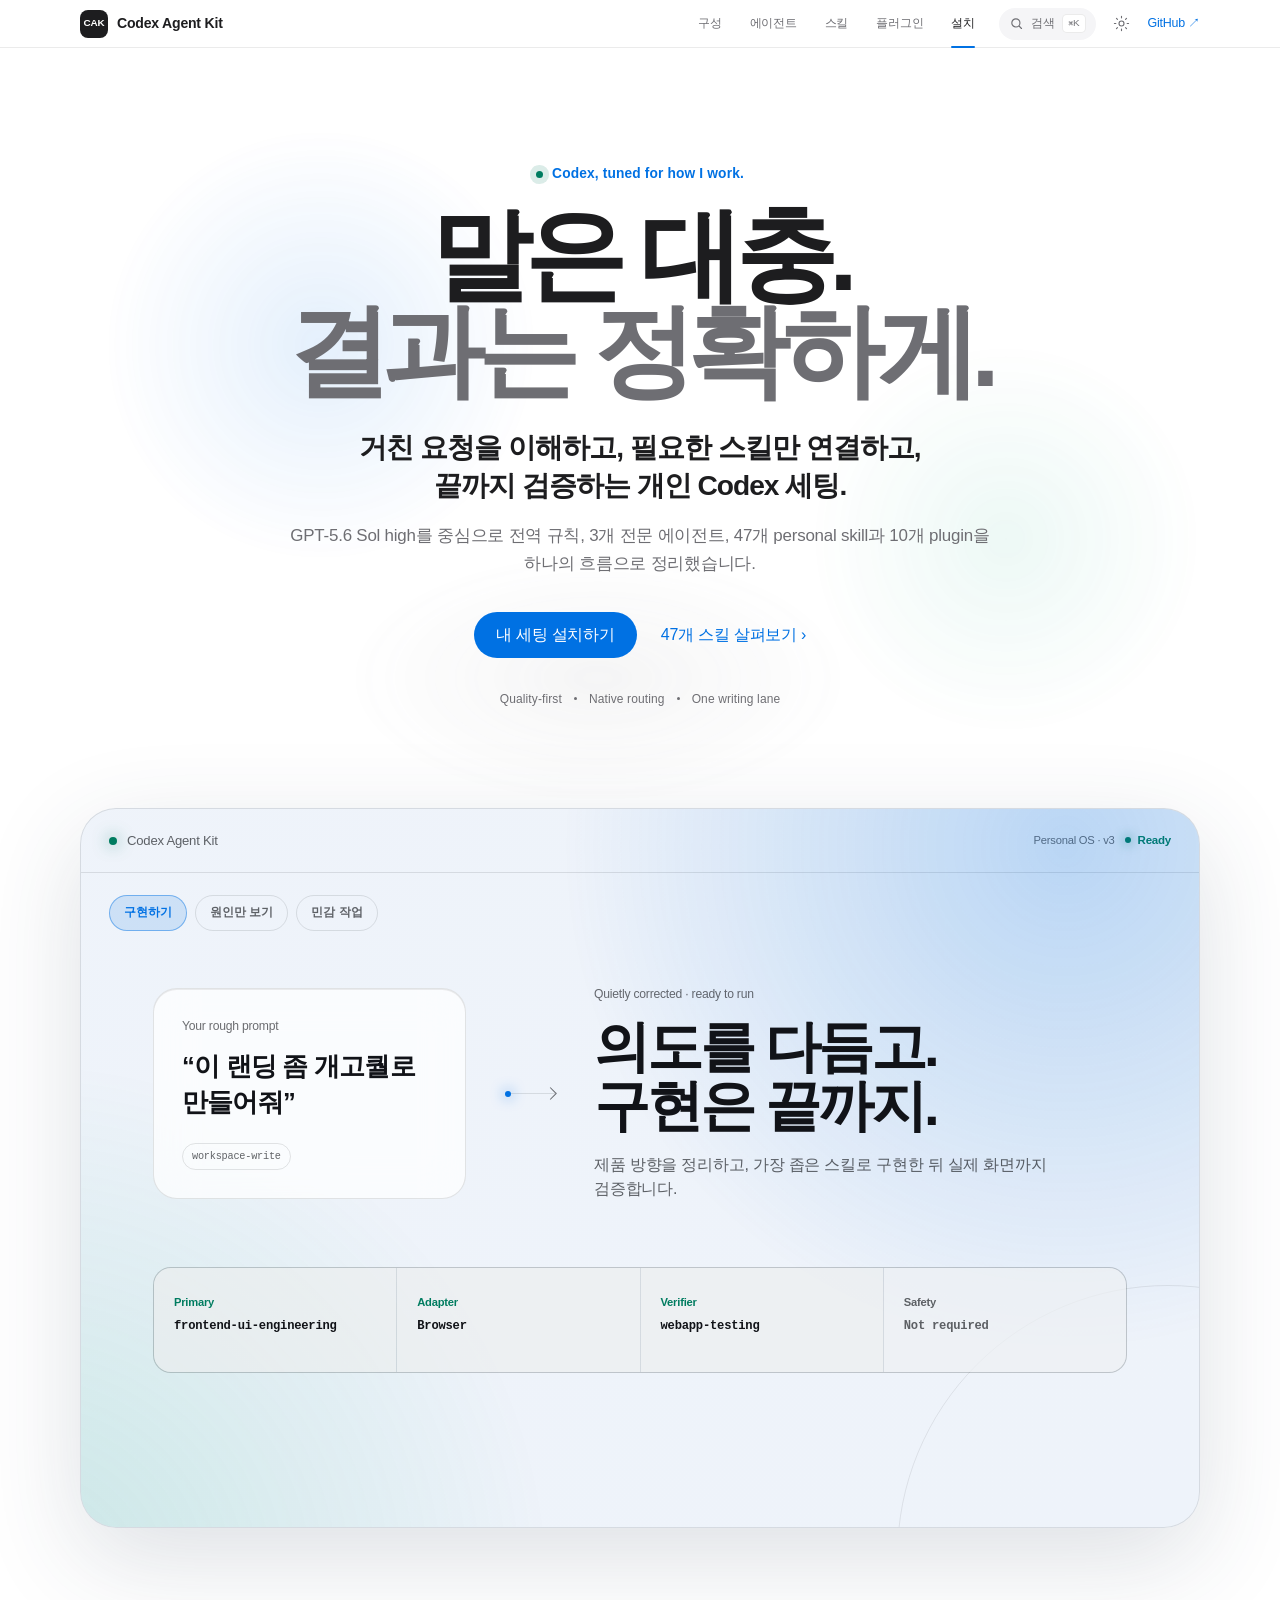
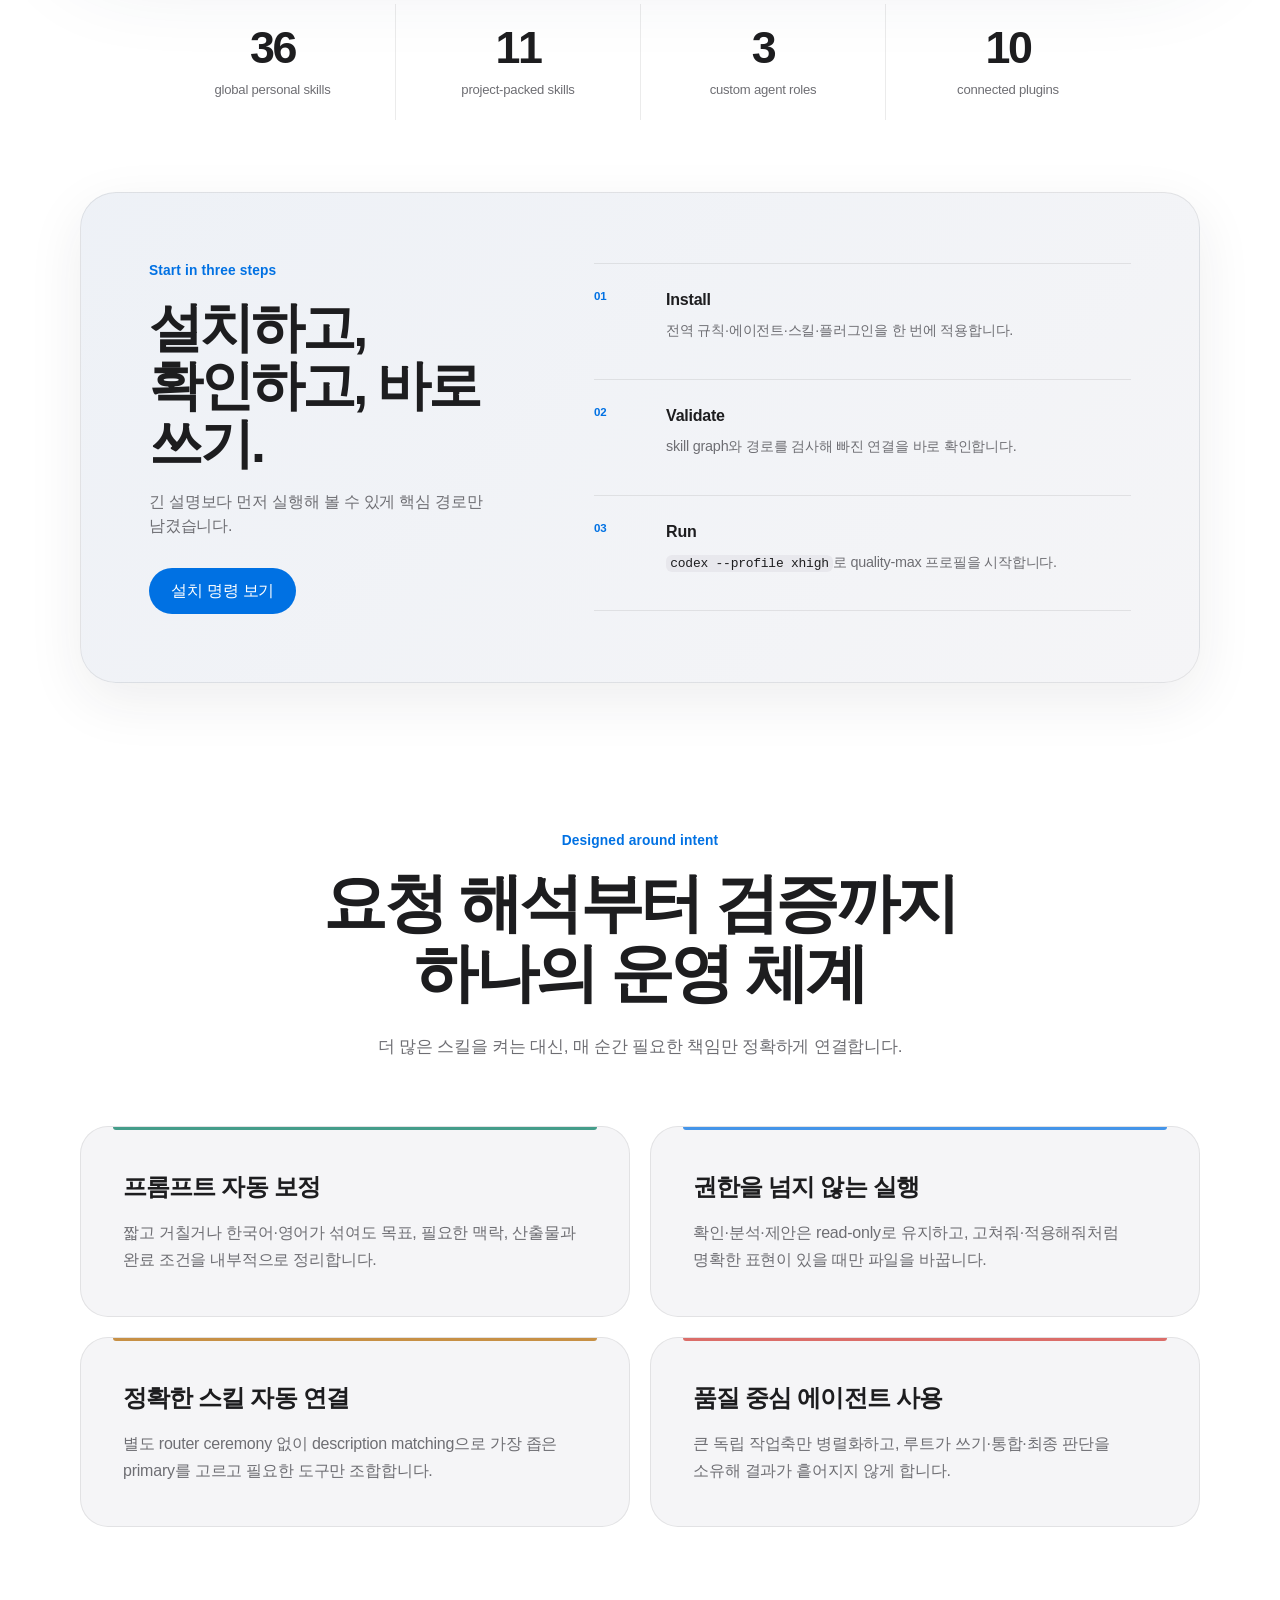
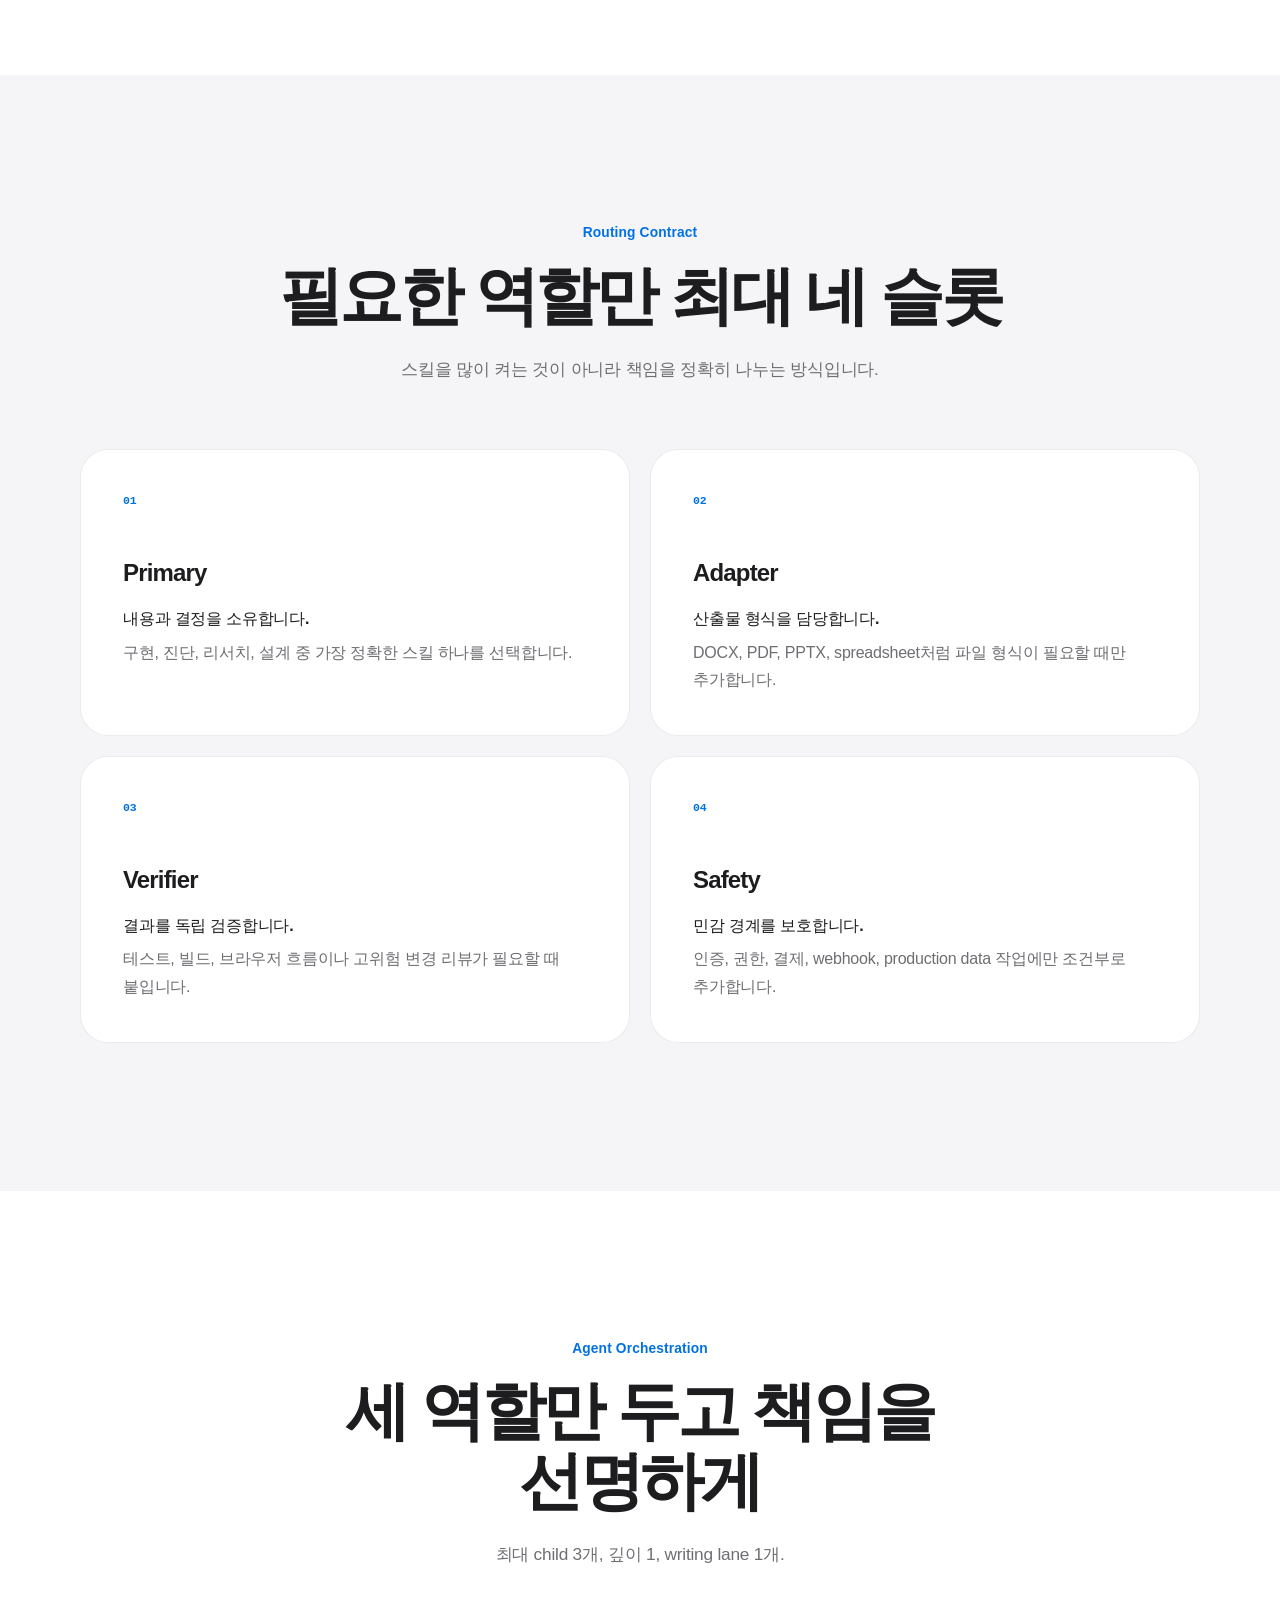
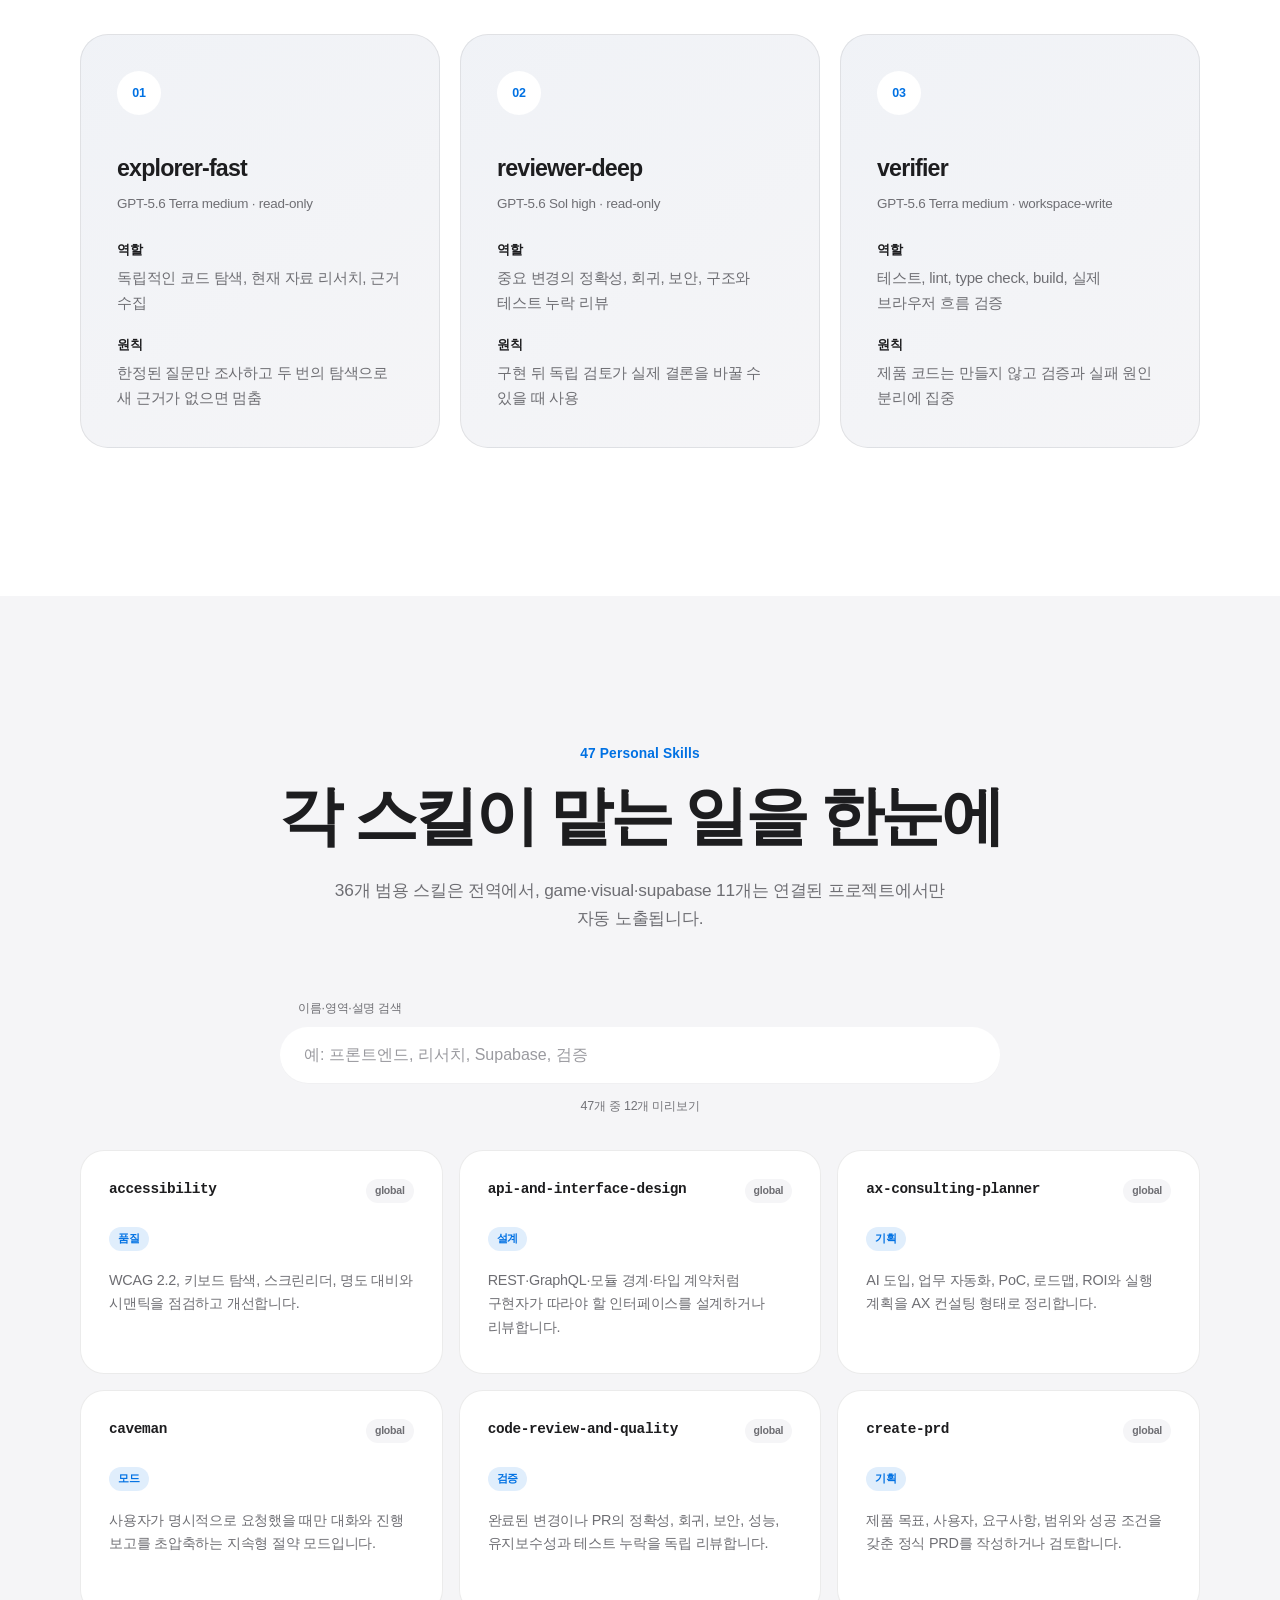
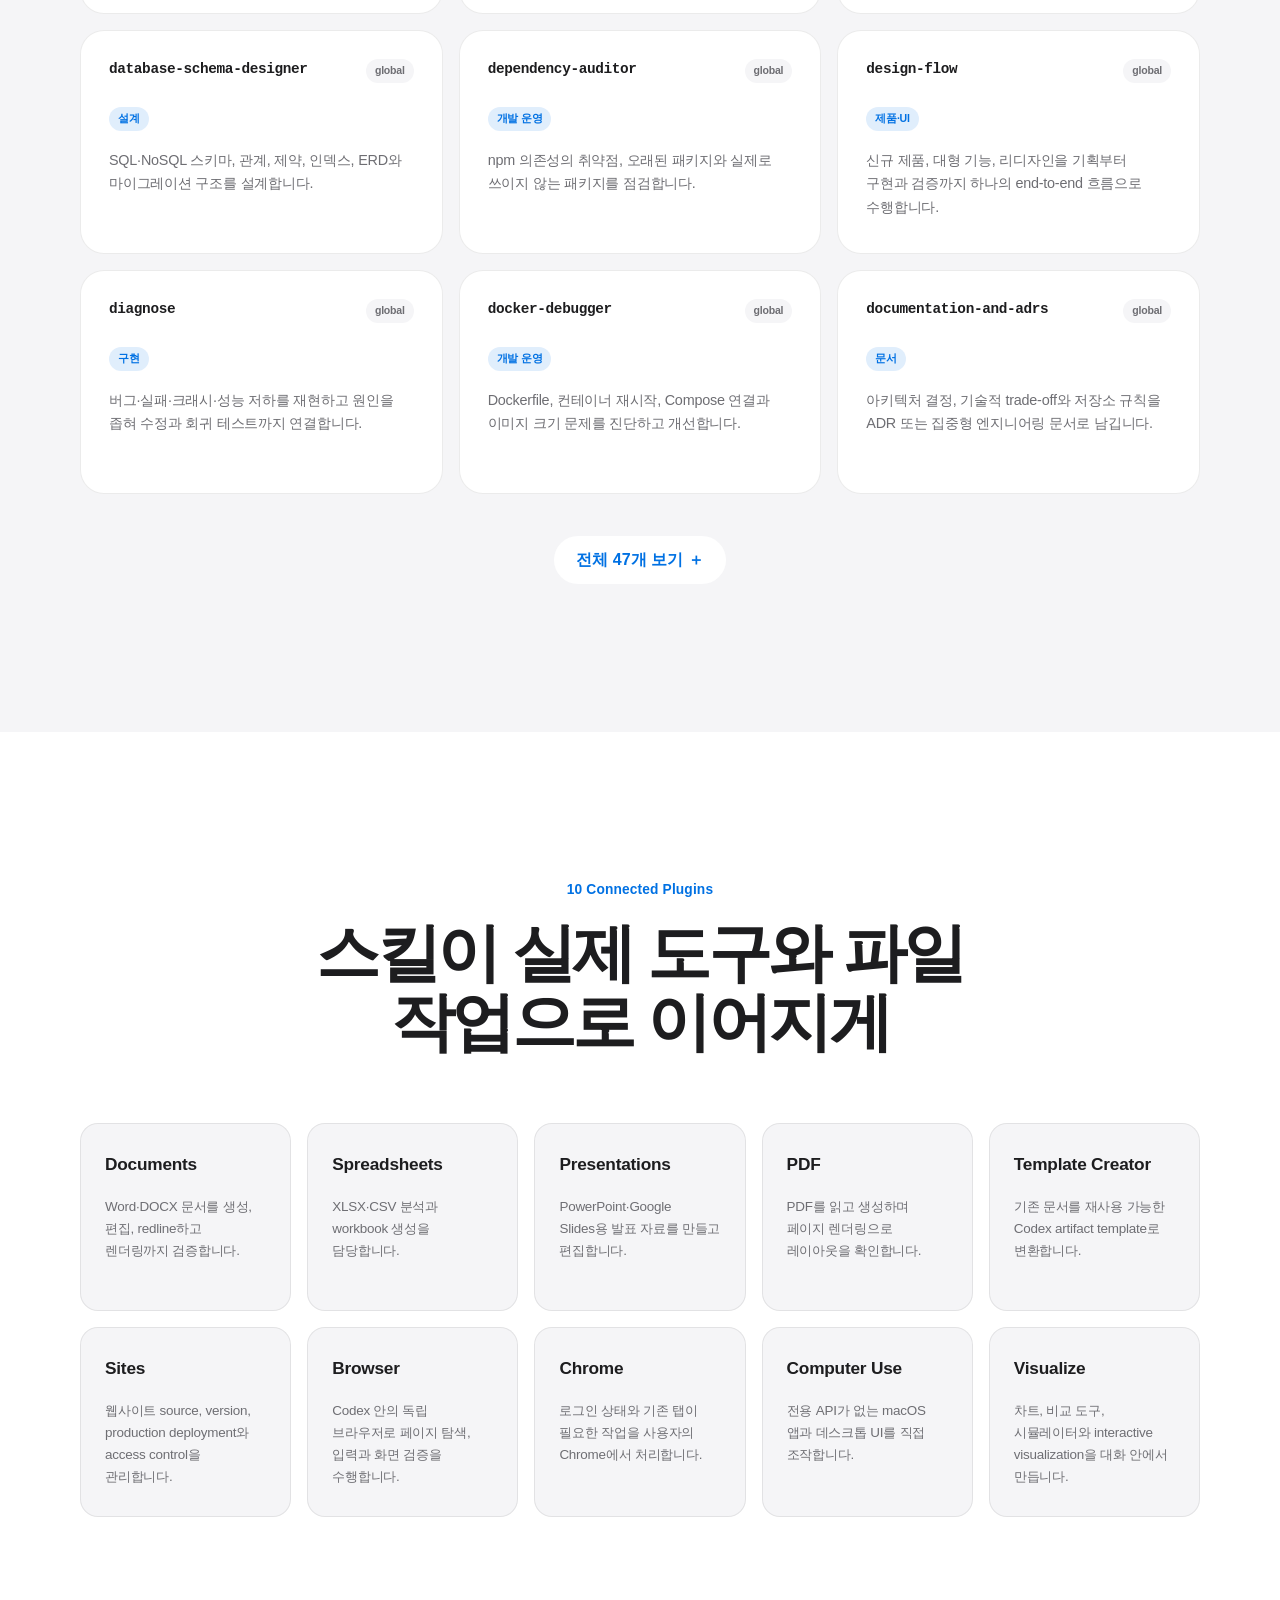
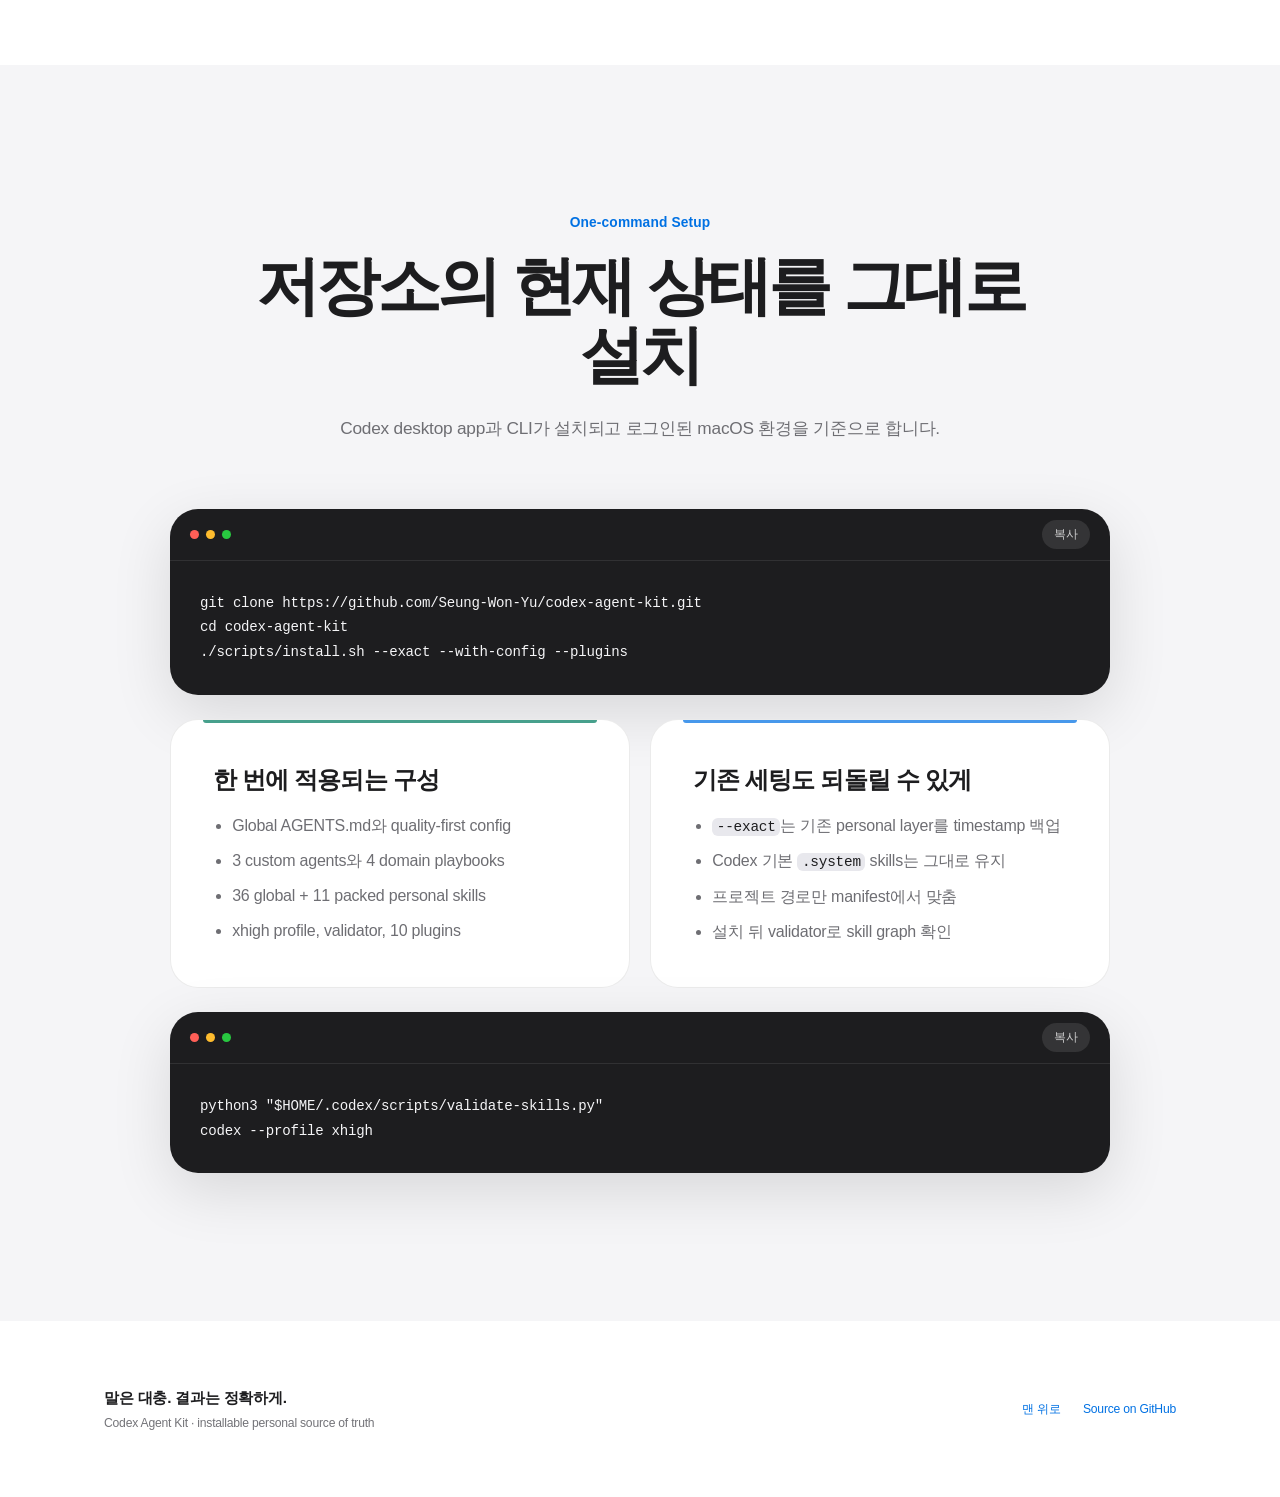
==== index.html @ a88f7832 "feat: redesign landing experience" ====
<!doctype html>
<html lang="ko">
  <head>
    <meta charset="utf-8" />
    <meta name="viewport" content="width=device-width, initial-scale=1" />
    <meta
      name="description"
      content="거친 요청 보정, 자동 skill routing, 제한된 병렬 에이전트와 project pack을 한 번에 설치하는 개인 Codex 설정."
    />
    <meta id="themeColor" name="theme-color" content="#ffffff" />
    <meta property="og:type" content="website" />
    <meta property="og:title" content="Codex Agent Kit | 말은 대충. 결과는 정확하게." />
    <meta
      property="og:description"
      content="프롬프트 보정, 정확한 스킬 라우팅, 제한된 에이전트 위임을 한 번에 설치하는 개인 Codex 운영 체계."
    />
    <meta property="og:url" content="https://seung-won-yu.github.io/codex-agent-kit/" />
    <link rel="canonical" href="https://seung-won-yu.github.io/codex-agent-kit/" />
    <title>Codex Agent Kit | Installable Personal Setup</title>
    <link rel="icon" href="assets/favicon.svg" type="image/svg+xml" />
    <script>
      (() => {
        try {
          const savedTheme = localStorage.getItem("cak-theme");
          const systemTheme = matchMedia("(prefers-color-scheme: dark)").matches ? "dark" : "light";
          document.documentElement.dataset.theme = savedTheme || systemTheme;
          document.documentElement.classList.add("motion-capable");
        } catch {
          document.documentElement.dataset.theme = "light";
          document.documentElement.classList.add("motion-capable");
        }
        window.__cakMotionFallback = window.setTimeout(() => {
          document.documentElement.classList.add("motion-fallback");
        }, 2500);
      })();
    </script>
    <link rel="stylesheet" href="assets/app.css?v=landing-v3" />
  </head>
  <body>
    <a class="skip-link" href="#main-content">본문으로 건너뛰기</a>
    <header class="topbar">
      <a class="brand" href="#top" aria-label="Codex Agent Kit 홈">
        <span class="brand-mark" aria-hidden="true">CAK</span>
        <span>Codex Agent Kit</span>
      </a>
      <nav class="topnav" aria-label="주요 섹션">
        <a href="#setup">구성</a>
        <a href="#agents">에이전트</a>
        <a href="#skills">스킬</a>
        <a href="#plugins">플러그인</a>
        <a href="#install">설치</a>
      </nav>
      <div class="top-actions">
        <button
          class="search-trigger"
          id="siteSearchTrigger"
          type="button"
          aria-haspopup="dialog"
          aria-controls="siteSearchDialog"
          aria-label="페이지와 스킬 검색"
        >
          <svg viewBox="0 0 24 24" aria-hidden="true">
            <circle cx="11" cy="11" r="6.5"></circle>
            <path d="m16 16 4 4"></path>
          </svg>
          <span>검색</span>
          <kbd>⌘K</kbd>
        </button>
        <button class="theme-toggle" id="themeToggle" type="button" aria-label="다크 모드로 전환">
          <svg class="theme-icon sun-icon" viewBox="0 0 24 24" aria-hidden="true">
            <circle cx="12" cy="12" r="3.5"></circle>
            <path d="M12 2v2M12 20v2M4.9 4.9l1.4 1.4M17.7 17.7l1.4 1.4M2 12h2M20 12h2M4.9 19.1l1.4-1.4M17.7 6.3l1.4-1.4"></path>
          </svg>
          <svg class="theme-icon moon-icon" viewBox="0 0 24 24" aria-hidden="true">
            <path d="M20 15.2A8 8 0 0 1 8.8 4a8.1 8.1 0 1 0 11.2 11.2Z"></path>
          </svg>
        </button>
        <a class="repo-link" href="https://github.com/Seung-Won-Yu/codex-agent-kit">GitHub</a>
      </div>
      <div class="reading-progress" aria-hidden="true"><span id="readingProgress"></span></div>
    </header>

    <dialog class="search-dialog" id="siteSearchDialog" aria-labelledby="siteSearchTitle">
      <div class="search-panel">
        <div class="search-panel-head">
          <svg viewBox="0 0 24 24" aria-hidden="true">
            <circle cx="11" cy="11" r="6.5"></circle>
            <path d="m16 16 4 4"></path>
          </svg>
          <label class="visually-hidden" for="siteSearchInput" id="siteSearchTitle">페이지와 스킬 검색</label>
          <input
            id="siteSearchInput"
            type="search"
            placeholder="구성, 에이전트, 스킬 이름 검색"
            autocomplete="off"
          />
          <button class="search-close" id="siteSearchClose" type="button" aria-label="검색 닫기">Esc</button>
        </div>
        <p class="search-hint" id="siteSearchHint">섹션과 47개 스킬을 한 번에 찾습니다.</p>
        <div class="search-results" id="siteSearchResults" role="region" aria-label="검색 결과" aria-live="polite"></div>
      </div>
    </dialog>

    <main id="main-content">
      <div id="top" aria-hidden="true"></div>
      <section class="hero" aria-labelledby="hero-title">
        <div class="hero-aura" aria-hidden="true">
          <span></span>
          <span></span>
          <span></span>
        </div>
        <div class="hero-copy">
          <p class="eyebrow hero-kicker" data-reveal>
            <span aria-hidden="true"></span> Codex, tuned for how I work.
          </p>
          <h1 id="hero-title" data-reveal>말은 대충.<br /><span>결과는 정확하게.</span></h1>
          <p class="hero-line" data-reveal>
            거친 요청을 이해하고, 필요한 스킬만 연결하고,<br class="desktop-break" />
            끝까지 검증하는 개인 Codex 세팅.
          </p>
          <p class="lede" data-reveal>
            GPT-5.6 Sol high를 중심으로 전역 규칙, 3개 전문 에이전트,
            47개 personal skill과 10개 plugin을 하나의 흐름으로 정리했습니다.
          </p>
          <div class="hero-actions" data-reveal>
            <a class="button primary" href="#install">내 세팅 설치하기</a>
            <a class="button secondary" href="#skills">47개 스킬 살펴보기 <span aria-hidden="true">›</span></a>
          </div>
          <div class="hero-signals" aria-label="핵심 운영 원칙" data-reveal>
            <span>Quality-first</span>
            <span>Native routing</span>
            <span>One writing lane</span>
          </div>
        </div>
      </section>

      <section class="product-stage" aria-label="Codex 요청 처리 예시" data-reveal>
        <div class="stage-ambient" aria-hidden="true"></div>
        <div class="stage-chrome">
          <span class="stage-dot"></span>
          <span>Codex Agent Kit</span>
          <span class="stage-version">Personal OS · v3</span>
          <strong><span aria-hidden="true"></span> Ready</strong>
        </div>
        <div class="stage-presets" role="group" aria-label="데모 요청 선택">
          <button type="button" data-demo="build" aria-pressed="true">구현하기</button>
          <button type="button" data-demo="inspect" aria-pressed="false">원인만 보기</button>
          <button type="button" data-demo="secure" aria-pressed="false">민감 작업</button>
        </div>
        <div class="stage-body">
          <div class="stage-prompt">
            <span class="stage-label">Your rough prompt</span>
            <p id="demoPrompt">“이 랜딩 좀 개고퀄로 만들어줘”</p>
            <span class="stage-permission" id="demoPermission">workspace-write</span>
          </div>
          <div class="stage-arrow" aria-hidden="true">
            <span></span>
          </div>
          <div class="stage-result" id="demoResult" aria-live="polite">
            <span class="stage-label">Quietly corrected · ready to run</span>
            <h2 id="demoTitle">의도를 다듬고.<br />구현은 끝까지.</h2>
            <p id="demoSummary">제품 방향을 정리하고, 가장 좁은 스킬로 구현한 뒤 실제 화면까지 검증합니다.</p>
          </div>
          <div class="stage-slots" aria-label="스킬 조합 슬롯">
            <span data-slot="primary" class="is-active">
              <small>Primary</small><em>frontend-ui-engineering</em>
            </span>
            <span data-slot="adapter" class="is-active">
              <small>Adapter</small><em>Browser</em>
            </span>
            <span data-slot="verifier" class="is-active">
              <small>Verifier</small><em>webapp-testing</em>
            </span>
            <span data-slot="safety">
              <small>Safety</small><em>Not required</em>
            </span>
          </div>
        </div>
      </section>

      <section class="stats-band" aria-label="현재 구성 수치">
        <div><strong data-count="36">36</strong><span>global personal skills</span></div>
        <div><strong data-count="11">11</strong><span>project-packed skills</span></div>
        <div><strong data-count="3">3</strong><span>custom agent roles</span></div>
        <div><strong data-count="10">10</strong><span>connected plugins</span></div>
      </section>

      <section id="quickstart" class="quick-path" aria-labelledby="quickstart-title">
        <div class="quick-path-heading">
          <p class="eyebrow">Start in three steps</p>
          <h2 id="quickstart-title">설치하고, 확인하고, 바로 쓰기.</h2>
          <p>긴 설명보다 먼저 실행해 볼 수 있게 핵심 경로만 남겼습니다.</p>
          <a class="button primary" href="#install">설치 명령 보기</a>
        </div>
        <ol class="quick-path-steps">
          <li>
            <span>01</span>
            <div>
              <strong>Install</strong>
              <p>전역 규칙·에이전트·스킬·플러그인을 한 번에 적용합니다.</p>
            </div>
          </li>
          <li>
            <span>02</span>
            <div>
              <strong>Validate</strong>
              <p>skill graph와 경로를 검사해 빠진 연결을 바로 확인합니다.</p>
            </div>
          </li>
          <li>
            <span>03</span>
            <div>
              <strong>Run</strong>
              <p><code>codex --profile xhigh</code>로 quality-max 프로필을 시작합니다.</p>
            </div>
          </li>
        </ol>
      </section>

      <section id="setup" class="section-grid" aria-labelledby="setup-title">
        <div class="section-heading">
          <p class="eyebrow">Designed around intent</p>
          <h2 id="setup-title">요청 해석부터 검증까지 하나의 운영 체계</h2>
          <p class="section-note">더 많은 스킬을 켜는 대신, 매 순간 필요한 책임만 정확하게 연결합니다.</p>
        </div>
        <div class="principle-grid">
          <article class="card accent-green">
            <h3>프롬프트 자동 보정</h3>
            <p>짧고 거칠거나 한국어·영어가 섞여도 목표, 필요한 맥락, 산출물과 완료 조건을 내부적으로 정리합니다.</p>
          </article>
          <article class="card accent-blue">
            <h3>권한을 넘지 않는 실행</h3>
            <p>확인·분석·제안은 read-only로 유지하고, 고쳐줘·적용해줘처럼 명확한 표현이 있을 때만 파일을 바꿉니다.</p>
          </article>
          <article class="card accent-amber">
            <h3>정확한 스킬 자동 연결</h3>
            <p>별도 router ceremony 없이 description matching으로 가장 좁은 primary를 고르고 필요한 도구만 조합합니다.</p>
          </article>
          <article class="card accent-red">
            <h3>품질 중심 에이전트 사용</h3>
            <p>큰 독립 작업축만 병렬화하고, 루트가 쓰기·통합·최종 판단을 소유해 결과가 흩어지지 않게 합니다.</p>
          </article>
        </div>
      </section>

      <section id="routing" class="section-grid section-tint" aria-labelledby="routing-title">
        <div class="section-heading">
          <p class="eyebrow">Routing Contract</p>
          <h2 id="routing-title">필요한 역할만 최대 네 슬롯</h2>
          <p class="section-note">스킬을 많이 켜는 것이 아니라 책임을 정확히 나누는 방식입니다.</p>
        </div>
        <div class="workflow-grid">
          <article class="workflow-card">
            <h3>Primary</h3>
            <p><strong>내용과 결정을 소유합니다.</strong> 구현, 진단, 리서치, 설계 중 가장 정확한 스킬 하나를 선택합니다.</p>
          </article>
          <article class="workflow-card">
            <h3>Adapter</h3>
            <p><strong>산출물 형식을 담당합니다.</strong> DOCX, PDF, PPTX, spreadsheet처럼 파일 형식이 필요할 때만 추가합니다.</p>
          </article>
          <article class="workflow-card">
            <h3>Verifier</h3>
            <p><strong>결과를 독립 검증합니다.</strong> 테스트, 빌드, 브라우저 흐름이나 고위험 변경 리뷰가 필요할 때 붙입니다.</p>
          </article>
          <article class="workflow-card">
            <h3>Safety</h3>
            <p><strong>민감 경계를 보호합니다.</strong> 인증, 권한, 결제, webhook, production data 작업에만 조건부로 추가합니다.</p>
          </article>
        </div>
      </section>

      <section id="agents" class="section-grid" aria-labelledby="agents-title">
        <div class="section-heading">
          <p class="eyebrow">Agent Orchestration</p>
          <h2 id="agents-title">세 역할만 두고 책임을 선명하게</h2>
          <p class="section-note">최대 child 3개, 깊이 1, writing lane 1개.</p>
        </div>
        <div class="layer-list">
          <article class="layer-item">
            <span class="layer-index">01</span>
            <div>
              <h3>explorer-fast</h3>
              <p>GPT-5.6 Terra medium · read-only</p>
              <dl>
                <dt>역할</dt>
                <dd>독립적인 코드 탐색, 현재 자료 리서치, 근거 수집</dd>
                <dt>원칙</dt>
                <dd>한정된 질문만 조사하고 두 번의 탐색으로 새 근거가 없으면 멈춤</dd>
              </dl>
            </div>
          </article>
          <article class="layer-item">
            <span class="layer-index">02</span>
            <div>
              <h3>reviewer-deep</h3>
              <p>GPT-5.6 Sol high · read-only</p>
              <dl>
                <dt>역할</dt>
                <dd>중요 변경의 정확성, 회귀, 보안, 구조와 테스트 누락 리뷰</dd>
                <dt>원칙</dt>
                <dd>구현 뒤 독립 검토가 실제 결론을 바꿀 수 있을 때 사용</dd>
              </dl>
            </div>
          </article>
          <article class="layer-item">
            <span class="layer-index">03</span>
            <div>
              <h3>verifier</h3>
              <p>GPT-5.6 Terra medium · workspace-write</p>
              <dl>
                <dt>역할</dt>
                <dd>테스트, lint, type check, build, 실제 브라우저 흐름 검증</dd>
                <dt>원칙</dt>
                <dd>제품 코드는 만들지 않고 검증과 실패 원인 분리에 집중</dd>
              </dl>
            </div>
          </article>
        </div>
      </section>

      <section id="skills" class="section-grid section-tint" aria-labelledby="skills-title">
        <div class="section-heading">
          <p class="eyebrow">47 Personal Skills</p>
          <h2 id="skills-title">각 스킬이 맡는 일을 한눈에</h2>
          <p class="section-note">
            36개 범용 스킬은 전역에서, game·visual·supabase 11개는 연결된 프로젝트에서만 자동 노출됩니다.
          </p>
        </div>
        <div>
          <div class="toolbar">
            <label for="skillSearch">이름·영역·설명 검색</label>
            <input id="skillSearch" type="search" placeholder="예: 프론트엔드, 리서치, Supabase, 검증" />
          </div>
          <div class="skill-meta" id="skillMeta">47개 중 47개 표시</div>
          <div class="skill-cloud" id="skillCloud" aria-live="polite"></div>
          <div class="skill-toggle-wrap">
            <button class="skill-toggle" id="skillToggle" type="button" aria-expanded="false">
              전체 47개 보기 <span aria-hidden="true">＋</span>
            </button>
          </div>
          <noscript>
            <p><a href="docs/skill-catalog.md">전체 스킬 설명은 Skill Catalog에서 확인할 수 있습니다.</a></p>
          </noscript>
        </div>
      </section>

      <section id="plugins" class="section-grid" aria-labelledby="plugins-title">
        <div class="section-heading">
          <p class="eyebrow">10 Connected Plugins</p>
          <h2 id="plugins-title">스킬이 실제 도구와 파일 작업으로 이어지게</h2>
        </div>
        <div class="catalog-grid">
          <section><h3>Documents</h3><p>Word·DOCX 문서를 생성, 편집, redline하고 렌더링까지 검증합니다.</p></section>
          <section><h3>Spreadsheets</h3><p>XLSX·CSV 분석과 workbook 생성을 담당합니다.</p></section>
          <section><h3>Presentations</h3><p>PowerPoint·Google Slides용 발표 자료를 만들고 편집합니다.</p></section>
          <section><h3>PDF</h3><p>PDF를 읽고 생성하며 페이지 렌더링으로 레이아웃을 확인합니다.</p></section>
          <section><h3>Template Creator</h3><p>기존 문서를 재사용 가능한 Codex artifact template로 변환합니다.</p></section>
          <section><h3>Sites</h3><p>웹사이트 source, version, production deployment와 access control을 관리합니다.</p></section>
          <section><h3>Browser</h3><p>Codex 안의 독립 브라우저로 페이지 탐색, 입력과 화면 검증을 수행합니다.</p></section>
          <section><h3>Chrome</h3><p>로그인 상태와 기존 탭이 필요한 작업을 사용자의 Chrome에서 처리합니다.</p></section>
          <section><h3>Computer Use</h3><p>전용 API가 없는 macOS 앱과 데스크톱 UI를 직접 조작합니다.</p></section>
          <section><h3>Visualize</h3><p>차트, 비교 도구, 시뮬레이터와 interactive visualization을 대화 안에서 만듭니다.</p></section>
        </div>
      </section>

      <section id="install" class="section-grid section-tint" aria-labelledby="install-title">
        <div class="section-heading">
          <p class="eyebrow">One-command Setup</p>
          <h2 id="install-title">저장소의 현재 상태를 그대로 설치</h2>
          <p class="section-note">Codex desktop app과 CLI가 설치되고 로그인된 macOS 환경을 기준으로 합니다.</p>
        </div>
        <div class="content-stack">
          <div class="terminal">
            <div class="terminal-bar">
              <span></span><span></span><span></span>
              <button class="copy-button" type="button" data-copy-target="installCommand">복사</button>
            </div>
            <pre><code id="installCommand">git clone https://github.com/Seung-Won-Yu/codex-agent-kit.git
cd codex-agent-kit
./scripts/install.sh --exact --with-config --plugins</code></pre>
          </div>

          <div class="principle-grid">
            <article class="card accent-green">
              <h3>한 번에 적용되는 구성</h3>
              <ul>
                <li>Global AGENTS.md와 quality-first config</li>
                <li>3 custom agents와 4 domain playbooks</li>
                <li>36 global + 11 packed personal skills</li>
                <li>xhigh profile, validator, 10 plugins</li>
              </ul>
            </article>
            <article class="card accent-blue">
              <h3>기존 세팅도 되돌릴 수 있게</h3>
              <ul>
                <li><code>--exact</code>는 기존 personal layer를 timestamp 백업</li>
                <li>Codex 기본 <code>.system</code> skills는 그대로 유지</li>
                <li>프로젝트 경로만 manifest에서 맞춤</li>
                <li>설치 뒤 validator로 skill graph 확인</li>
              </ul>
            </article>
          </div>

          <div class="terminal">
            <div class="terminal-bar">
              <span></span><span></span><span></span>
              <button class="copy-button" type="button" data-copy-target="verifyCommand">복사</button>
            </div>
            <pre><code id="verifyCommand">python3 "$HOME/.codex/scripts/validate-skills.py"
codex --profile xhigh</code></pre>
          </div>
        </div>
      </section>
    </main>

    <footer class="footer">
      <div>
        <strong>말은 대충. 결과는 정확하게.</strong>
        <span>Codex Agent Kit · installable personal source of truth</span>
      </div>
      <nav aria-label="푸터 링크">
        <a href="#top">맨 위로</a>
        <a href="https://github.com/Seung-Won-Yu/codex-agent-kit">Source on GitHub</a>
      </nav>
    </footer>
    <script src="assets/skills.js?v=docs-navigation"></script>
    <script src="assets/app.js?v=landing-v3"></script>
  </body>
</html>
---- assets/app.css ----
:root {
  --white: #ffffff;
  --canvas: #fbfbfd;
  --surface: #f5f5f7;
  --surface-strong: #e8e8ed;
  --ink: #1d1d1f;
  --muted: #6e6e73;
  --subtle: #737378;
  --line: rgba(0, 0, 0, 0.08);
  --blue: #0071e3;
  --blue-hover: #0077ed;
  --green: #007c60;
  --amber: #b66a00;
  --red: #d13a32;
  --on-dark: #f5f5f7;
  --on-dark-muted: rgba(245, 245, 247, 0.68);
  --on-dark-subtle: rgba(245, 245, 247, 0.54);
  --stage-bg: #eef3fa;
  --stage-surface: rgba(255, 255, 255, 0.72);
  --stage-cell: rgba(255, 255, 255, 0.58);
  --stage-text: #111318;
  --stage-muted: rgba(17, 19, 24, 0.66);
  --stage-subtle: rgba(17, 19, 24, 0.62);
  --stage-line: rgba(17, 19, 24, 0.11);
  --stage-glow-blue: rgba(0, 113, 227, 0.22);
  --stage-glow-green: rgba(0, 166, 126, 0.16);
  --hero-blue: rgba(0, 113, 227, 0.15);
  --hero-green: rgba(0, 166, 126, 0.1);
  --hero-silver: rgba(120, 120, 128, 0.1);
  --topbar: rgba(255, 255, 255, 0.82);
  --overlay: rgba(0, 0, 0, 0.28);
  --shadow-stage: 0 30px 100px rgba(45, 62, 85, 0.16);
  --shadow-soft: 0 18px 56px rgba(34, 43, 57, 0.08);
  --ease-premium: cubic-bezier(0.22, 1, 0.36, 1);
  --motion-fast: 180ms;
  --motion-slow: 760ms;
  --page: 1120px;
  --content: 980px;
  --radius-large: 36px;
  --radius-medium: 28px;
  --radius-small: 18px;
}

html {
  color-scheme: light;
}

html[data-theme="dark"] {
  color-scheme: dark;
  --white: #050506;
  --canvas: #0b0b0c;
  --surface: #151516;
  --surface-strong: #2c2c2e;
  --ink: #f5f5f7;
  --muted: #a1a1a6;
  --subtle: #9a9aa0;
  --line: rgba(255, 255, 255, 0.1);
  --blue: #2997ff;
  --blue-hover: #64a9f5;
  --green: #30d5a4;
  --amber: #ffb340;
  --red: #ff6961;
  --stage-bg: #050506;
  --stage-surface: rgba(255, 255, 255, 0.08);
  --stage-cell: rgba(0, 0, 0, 0.42);
  --stage-text: #f5f5f7;
  --stage-muted: rgba(245, 245, 247, 0.68);
  --stage-subtle: rgba(245, 245, 247, 0.54);
  --stage-line: rgba(255, 255, 255, 0.12);
  --stage-glow-blue: rgba(41, 151, 255, 0.34);
  --stage-glow-green: rgba(48, 213, 164, 0.2);
  --hero-blue: rgba(41, 151, 255, 0.18);
  --hero-green: rgba(48, 213, 164, 0.12);
  --hero-silver: rgba(255, 255, 255, 0.06);
  --topbar: rgba(5, 5, 6, 0.82);
  --overlay: rgba(0, 0, 0, 0.64);
  --shadow-stage: 0 34px 110px rgba(0, 0, 0, 0.38);
  --shadow-soft: 0 18px 56px rgba(0, 0, 0, 0.22);
}

* {
  box-sizing: border-box;
}

body {
  margin: 0;
  background: var(--white);
  color: var(--ink);
  font-family:
    -apple-system,
    BlinkMacSystemFont,
    "SF Pro Display",
    "SF Pro Text",
    "Apple SD Gothic Neo",
    "Noto Sans KR",
    "Helvetica Neue",
    sans-serif;
  line-height: 1.5;
  letter-spacing: -0.014em;
  word-break: keep-all;
  -webkit-font-smoothing: antialiased;
  text-rendering: optimizeLegibility;
  transition:
    background-color 480ms var(--ease-premium),
    color 360ms var(--ease-premium);
}

html {
  scroll-behavior: smooth;
  scrollbar-width: none;
}

html::-webkit-scrollbar {
  width: 0;
  height: 0;
  display: none;
}

body {
  -ms-overflow-style: none;
}

a {
  color: inherit;
}

button,
input {
  font: inherit;
}

code {
  border-radius: 6px;
  background: var(--surface-strong);
  padding: 0.08em 0.32em;
  color: var(--ink);
  font-family: "SFMono-Regular", Consolas, "Liberation Mono", monospace;
  font-size: 0.9em;
}

section[id] {
  scroll-margin-top: 64px;
}

.skip-link {
  position: fixed;
  z-index: 100;
  top: 10px;
  left: 10px;
  border-radius: 999px;
  background: var(--ink);
  color: var(--white);
  padding: 10px 16px;
  text-decoration: none;
  transform: translateY(-180%);
  transition: transform 160ms ease;
}

.skip-link:focus {
  transform: translateY(0);
}

.visually-hidden {
  position: absolute;
  width: 1px;
  height: 1px;
  overflow: hidden;
  clip: rect(0 0 0 0);
  clip-path: inset(50%);
  white-space: nowrap;
}

.topbar {
  position: sticky;
  top: 0;
  z-index: 20;
  height: 48px;
  display: grid;
  grid-template-columns: 1fr auto auto;
  align-items: center;
  gap: 24px;
  padding: 0 max(22px, calc((100vw - var(--page)) / 2));
  border-bottom: 1px solid var(--line);
  background: var(--topbar);
  backdrop-filter: saturate(180%) blur(20px);
  -webkit-backdrop-filter: saturate(180%) blur(20px);
}

.brand,
.topnav a,
.repo-link,
.button {
  text-decoration: none;
}

.brand {
  display: inline-flex;
  align-items: center;
  gap: 9px;
  width: fit-content;
  font-size: 0.88rem;
  font-weight: 650;
}

.brand-mark {
  width: 28px;
  height: 28px;
  display: grid;
  place-items: center;
  border-radius: 8px;
  background: var(--ink);
  color: var(--white);
  font-size: 0.62rem;
  font-weight: 750;
  letter-spacing: -0.02em;
}

.topnav {
  display: flex;
  align-items: center;
  gap: 28px;
}

.topnav a {
  position: relative;
  color: var(--muted);
  font-size: 0.76rem;
  transition: color 160ms ease;
}

.topnav a::after {
  content: "";
  position: absolute;
  right: 0;
  bottom: -15px;
  left: 0;
  height: 2px;
  border-radius: 999px;
  background: var(--blue);
  opacity: 0;
  transform: scaleX(0.4);
  transition:
    opacity 160ms ease,
    transform 160ms ease;
}

.topnav a:hover,
.topnav a[aria-current="location"] {
  color: var(--ink);
}

.topnav a[aria-current="location"]::after {
  opacity: 1;
  transform: scaleX(1);
}

.top-actions {
  display: flex;
  align-items: center;
  justify-content: flex-end;
  gap: 10px;
}

.search-trigger,
.theme-toggle,
.search-close {
  border: 0;
  color: var(--muted);
  cursor: pointer;
}

.search-trigger {
  min-height: 32px;
  display: inline-flex;
  align-items: center;
  gap: 7px;
  border-radius: 999px;
  background: var(--surface);
  padding: 0 10px;
  font-size: 0.72rem;
}

.search-trigger svg,
.search-panel-head svg {
  width: 15px;
  height: 15px;
  fill: none;
  stroke: currentColor;
  stroke-linecap: round;
  stroke-width: 1.8;
}

.search-trigger kbd {
  border: 1px solid var(--line);
  border-radius: 5px;
  background: var(--white);
  padding: 1px 5px;
  color: var(--subtle);
  font-family: inherit;
  font-size: 0.62rem;
}

.theme-toggle {
  width: 32px;
  height: 32px;
  display: grid;
  place-items: center;
  border-radius: 50%;
  background: transparent;
}

.search-trigger:hover,
.theme-toggle:hover {
  background: var(--surface-strong);
  color: var(--ink);
}

.theme-toggle:disabled {
  cursor: wait;
  opacity: 0.68;
}

.theme-icon {
  width: 17px;
  height: 17px;
  fill: none;
  stroke: currentColor;
  stroke-linecap: round;
  stroke-linejoin: round;
  stroke-width: 1.6;
}

.moon-icon,
html[data-theme="dark"] .sun-icon {
  display: none;
}

html[data-theme="dark"] .moon-icon {
  display: block;
}

.repo-link {
  color: var(--blue);
  font-size: 0.78rem;
  font-weight: 500;
  text-decoration: none;
}

.repo-link::after {
  content: " ↗";
}

.reading-progress {
  position: absolute;
  right: 0;
  bottom: -1px;
  left: 0;
  height: 2px;
  overflow: hidden;
}

.reading-progress span {
  width: 100%;
  height: 100%;
  display: block;
  background: var(--blue);
  transform: scaleX(0);
  transform-origin: left center;
}

.search-dialog {
  width: min(680px, calc(100% - 32px));
  max-height: min(720px, calc(100dvh - 48px));
  margin: 12vh auto auto;
  overflow: hidden;
  border: 1px solid var(--line);
  border-radius: 24px;
  background: var(--white);
  padding: 0;
  color: var(--ink);
  box-shadow: 0 28px 100px rgba(0, 0, 0, 0.24);
}

.search-dialog::backdrop {
  background: var(--overlay);
  backdrop-filter: blur(8px);
  -webkit-backdrop-filter: blur(8px);
}

.search-panel {
  display: grid;
  grid-template-rows: auto auto minmax(0, 1fr);
  max-height: min(720px, calc(100dvh - 48px));
}

.search-panel-head {
  min-height: 68px;
  display: grid;
  grid-template-columns: auto 1fr auto;
  align-items: center;
  gap: 12px;
  border-bottom: 1px solid var(--line);
  padding: 0 18px 0 22px;
  color: var(--muted);
}

.search-panel-head svg {
  width: 20px;
  height: 20px;
}

.search-panel-head input {
  width: 100%;
  border: 0;
  outline: 0;
  background: transparent;
  color: var(--ink);
  font-size: 1rem;
}

.search-panel-head input::placeholder {
  color: var(--subtle);
}

.search-close {
  border-radius: 7px;
  background: var(--surface);
  padding: 5px 8px;
  font-size: 0.68rem;
}

.search-hint {
  margin: 0;
  padding: 14px 22px 10px;
  color: var(--subtle);
  font-size: 0.72rem;
}

.search-results {
  display: grid;
  align-content: start;
  gap: 4px;
  overflow-y: auto;
  padding: 4px 10px 14px;
}

.search-result {
  width: 100%;
  min-height: 62px;
  display: grid;
  grid-template-columns: 76px 1fr auto;
  align-items: center;
  gap: 12px;
  border: 0;
  border-radius: 14px;
  background: transparent;
  padding: 10px 12px;
  color: var(--ink);
  text-align: left;
  cursor: pointer;
}

.search-result:hover,
.search-result:focus-visible {
  outline: 0;
  background: var(--surface);
}

.search-result-type {
  color: var(--blue);
  font-size: 0.68rem;
  font-weight: 650;
}

.search-result-copy {
  min-width: 0;
}

.search-result-copy strong,
.search-result-copy span {
  display: block;
}

.search-result-copy strong {
  overflow: hidden;
  font-size: 0.88rem;
  text-overflow: ellipsis;
  white-space: nowrap;
}

.search-result-copy span {
  margin-top: 3px;
  overflow: hidden;
  color: var(--muted);
  font-size: 0.72rem;
  text-overflow: ellipsis;
  white-space: nowrap;
}

.search-result-arrow {
  color: var(--subtle);
}

.search-empty {
  padding: 56px 24px 64px;
  color: var(--muted);
  text-align: center;
}

main {
  width: 100%;
  overflow: clip;
}

.hero {
  position: relative;
  width: min(var(--content), calc(100% - 40px));
  min-height: 760px;
  display: grid;
  place-items: center;
  margin: 0 auto;
  padding: 108px 0 92px;
  text-align: center;
}

.hero-aura {
  position: absolute;
  z-index: -1;
  inset: 3% -20% 0;
  overflow: hidden;
  pointer-events: none;
}

.hero-aura span {
  position: absolute;
  display: block;
  border-radius: 50%;
  filter: blur(4px);
  opacity: 0.72;
  transform: translate3d(0, 0, 0);
}

.hero-aura span:nth-child(1) {
  width: 460px;
  height: 460px;
  top: 6%;
  left: 10%;
  background: radial-gradient(circle, var(--hero-blue), transparent 68%);
  animation: hero-orbit-one 16s ease-in-out infinite alternate;
}

.hero-aura span:nth-child(2) {
  width: 420px;
  height: 420px;
  right: 8%;
  bottom: 8%;
  background: radial-gradient(circle, var(--hero-green), transparent 68%);
  animation: hero-orbit-two 18s ease-in-out infinite alternate;
}

.hero-aura span:nth-child(3) {
  width: 520px;
  height: 260px;
  bottom: 0;
  left: 28%;
  background: radial-gradient(ellipse, var(--hero-silver), transparent 70%);
  animation: hero-orbit-three 20s ease-in-out infinite alternate;
}

.hero-copy {
  position: relative;
  z-index: 1;
  display: flex;
  flex-direction: column;
  align-items: center;
}

.hero-kicker {
  display: inline-flex;
  align-items: center;
  gap: 9px;
}

.hero-kicker > span {
  width: 7px;
  height: 7px;
  border-radius: 50%;
  background: var(--green);
  box-shadow: 0 0 0 6px color-mix(in srgb, var(--green), transparent 86%);
}

.eyebrow {
  margin: 0 0 22px;
  color: var(--blue);
  font-size: 0.86rem;
  font-weight: 650;
  letter-spacing: 0.01em;
}

h1,
h2,
h3,
p {
  margin-top: 0;
}

h1 {
  margin-bottom: 30px;
  font-size: clamp(4.8rem, 8vw, 7.2rem);
  font-weight: 720;
  line-height: 0.94;
  letter-spacing: -0.072em;
}

h1 span {
  color: var(--muted);
}

.hero-line {
  max-width: 860px;
  margin-bottom: 18px;
  font-size: clamp(1.55rem, 2.2vw, 2rem);
  font-weight: 620;
  line-height: 1.32;
  letter-spacing: -0.035em;
}

.lede {
  max-width: 720px;
  margin-bottom: 0;
  color: var(--muted);
  font-size: 1.06rem;
  line-height: 1.65;
}

.hero-actions {
  display: flex;
  align-items: center;
  justify-content: center;
  gap: 24px;
  margin-top: 34px;
}

.button {
  min-height: 46px;
  display: inline-flex;
  align-items: center;
  justify-content: center;
  gap: 4px;
  border-radius: 999px;
  padding: 0 22px;
  font-size: 1rem;
  font-weight: 500;
  transition:
    background-color 160ms ease,
    color 160ms ease,
    transform 160ms ease;
}

.button.primary {
  background: var(--blue);
  color: var(--white);
}

.button.primary:hover {
  background: var(--blue-hover);
}

.button.secondary {
  padding-inline: 0;
  color: var(--blue);
}

.button.secondary:hover {
  color: var(--blue-hover);
}

.button:hover {
  transform: translateY(-1px);
}

.hero-signals {
  display: flex;
  align-items: center;
  justify-content: center;
  gap: 0;
  margin-top: 32px;
  color: var(--muted);
  font-size: 0.75rem;
  letter-spacing: 0.01em;
}

.hero-signals span {
  display: inline-flex;
  align-items: center;
}

.hero-signals span + span::before {
  width: 3px;
  height: 3px;
  margin: 0 12px;
  border-radius: 50%;
  background: currentColor;
  content: "";
}

.product-stage {
  position: relative;
  width: min(var(--page), calc(100% - 40px));
  min-height: 720px;
  margin: 0 auto;
  overflow: hidden;
  border: 1px solid var(--stage-line);
  border-radius: var(--radius-large);
  background:
    linear-gradient(135deg, color-mix(in srgb, var(--stage-bg), white 3%), var(--stage-bg));
  color: var(--stage-text);
  box-shadow: var(--shadow-stage);
  transition:
    border-color 480ms var(--ease-premium),
    background-color 480ms var(--ease-premium),
    color 360ms var(--ease-premium),
    box-shadow 480ms var(--ease-premium);
}

.stage-ambient {
  position: absolute;
  z-index: 0;
  inset: -30%;
  background:
    radial-gradient(circle at 72% 24%, var(--stage-glow-blue), transparent 30%),
    radial-gradient(circle at 18% 84%, var(--stage-glow-green), transparent 28%);
  transform: translate3d(var(--stage-shift-x, 0), var(--stage-shift-y, 0), 0) scale(1.08);
  transition: transform 600ms var(--ease-premium);
  animation: stage-ambient-drift 14s ease-in-out infinite alternate;
  pointer-events: none;
}

.product-stage::after {
  content: "";
  position: absolute;
  width: 540px;
  height: 540px;
  right: -240px;
  bottom: -300px;
  border: 1px solid var(--stage-line);
  border-radius: 50%;
  opacity: 0.72;
}

.stage-chrome {
  height: 64px;
  display: flex;
  align-items: center;
  gap: 10px;
  padding: 0 28px;
  border-bottom: 1px solid var(--stage-line);
  color: var(--stage-muted);
  font-size: 0.82rem;
}

.stage-chrome strong {
  display: inline-flex;
  align-items: center;
  gap: 7px;
  margin-left: 0;
  color: var(--green);
  font-size: 0.72rem;
  font-weight: 600;
}

.stage-chrome strong span {
  width: 6px;
  height: 6px;
  border-radius: 50%;
  background: currentColor;
  box-shadow: 0 0 12px currentColor;
  animation: status-pulse 2.4s ease-in-out infinite;
}

.stage-version {
  margin-left: auto;
  color: var(--stage-subtle);
  font-size: 0.7rem;
}

.stage-dot {
  width: 8px;
  height: 8px;
  border-radius: 50%;
  background: var(--green);
  box-shadow: 0 0 16px color-mix(in srgb, var(--green), transparent 28%);
}

.stage-presets {
  position: relative;
  z-index: 2;
  display: flex;
  gap: 8px;
  padding: 22px 28px 0;
}

.stage-presets button {
  min-height: 36px;
  border: 1px solid var(--stage-line);
  border-radius: 999px;
  background: transparent;
  padding: 0 14px;
  color: var(--stage-muted);
  font-size: 0.74rem;
  font-weight: 600;
  cursor: pointer;
  transition:
    background-color var(--motion-fast) ease,
    border-color var(--motion-fast) ease,
    color var(--motion-fast) ease,
    transform var(--motion-fast) ease;
}

.stage-presets button:hover {
  color: var(--stage-text);
  transform: translateY(-1px);
}

.stage-presets button[aria-pressed="true"] {
  border-color: color-mix(in srgb, var(--blue), transparent 55%);
  background: color-mix(in srgb, var(--blue), transparent 86%);
  color: var(--blue);
}

.stage-body {
  position: relative;
  z-index: 1;
  display: grid;
  grid-template-columns: 0.74fr 80px 1.26fr;
  align-items: center;
  gap: 24px;
  padding: 54px 72px 50px;
}

.stage-prompt {
  min-height: 188px;
  display: flex;
  flex-direction: column;
  justify-content: center;
  border: 1px solid var(--stage-line);
  border-radius: 24px;
  background: var(--stage-surface);
  padding: 28px;
  box-shadow: inset 0 1px 0 color-mix(in srgb, var(--stage-text), transparent 93%);
  backdrop-filter: blur(20px);
  -webkit-backdrop-filter: blur(20px);
}

.stage-label {
  display: block;
  margin-bottom: 14px;
  color: var(--stage-subtle);
  font-size: 0.76rem;
}

.stage-prompt p {
  margin: 0;
  font-size: clamp(1.35rem, 2vw, 1.75rem);
  font-weight: 600;
  line-height: 1.4;
  letter-spacing: -0.03em;
}

.stage-permission {
  width: fit-content;
  margin-top: 22px;
  border: 1px solid var(--stage-line);
  border-radius: 999px;
  padding: 5px 9px;
  color: var(--stage-muted);
  font-family: "SFMono-Regular", Consolas, "Liberation Mono", monospace;
  font-size: 0.64rem;
}

.stage-arrow {
  display: grid;
  place-items: center;
}

.stage-arrow span {
  position: relative;
  width: 50px;
  height: 1px;
  display: block;
  overflow: visible;
  background: var(--stage-line);
}

.stage-arrow span::before {
  position: absolute;
  top: -2px;
  left: 0;
  width: 6px;
  height: 6px;
  border-radius: 50%;
  background: var(--blue);
  box-shadow: 0 0 14px var(--blue);
  content: "";
  animation: route-scan 2.8s var(--ease-premium) infinite;
}

.stage-arrow span::after {
  position: absolute;
  top: -4px;
  right: 0;
  width: 8px;
  height: 8px;
  border-top: 1px solid var(--stage-subtle);
  border-right: 1px solid var(--stage-subtle);
  content: "";
  transform: rotate(45deg);
}

.stage-result h2 {
  margin: 0 0 18px;
  font-size: clamp(2.5rem, 4.4vw, 4.5rem);
  font-weight: 650;
  line-height: 1.05;
  letter-spacing: -0.055em;
}

.stage-result p {
  max-width: 540px;
  margin: 0;
  color: var(--stage-muted);
  font-size: 1rem;
}

.stage-prompt,
.stage-result {
  transition:
    opacity 240ms ease,
    filter 240ms ease,
    transform 240ms var(--ease-premium);
}

.product-stage.is-switching .stage-prompt,
.product-stage.is-switching .stage-result {
  opacity: 0;
  filter: blur(7px);
  transform: translateY(8px);
}

.stage-slots {
  grid-column: 1 / -1;
  display: grid;
  grid-template-columns: repeat(4, minmax(0, 1fr));
  gap: 1px;
  margin-top: 42px;
  overflow: hidden;
  border: 1px solid var(--stage-line);
  border-radius: 18px;
  background: var(--stage-line);
}

.stage-slots span {
  min-height: 104px;
  display: flex;
  flex-direction: column;
  justify-content: center;
  gap: 8px;
  background: var(--stage-cell);
  padding: 20px;
  transition:
    background-color 260ms ease,
    opacity 260ms ease;
}

.stage-slots span:not(.is-active) {
  background: color-mix(in srgb, var(--stage-cell), var(--stage-bg) 28%);
}

.stage-slots small {
  color: var(--stage-subtle);
  font-size: 0.7rem;
  font-weight: 600;
}

.stage-slots .is-active small {
  color: var(--green);
}

.stage-slots em {
  min-height: 2.4em;
  display: block;
  color: var(--stage-text);
  font-family: "SFMono-Regular", Consolas, "Liberation Mono", monospace;
  font-size: 0.76rem;
  font-style: normal;
  font-weight: 560;
  line-height: 1.35;
  overflow-wrap: anywhere;
}

.stage-slots span:not(.is-active) small,
.stage-slots span:not(.is-active) em {
  color: var(--stage-muted);
}

.stats-band {
  width: min(var(--content), calc(100% - 40px));
  display: grid;
  grid-template-columns: repeat(4, 1fr);
  margin: 76px auto 40px;
}

.stats-band div {
  min-height: 116px;
  display: flex;
  flex-direction: column;
  align-items: center;
  justify-content: center;
  text-align: center;
}

.stats-band div + div {
  border-left: 1px solid var(--line);
}

.stats-band strong {
  min-width: 2ch;
  font-size: 2.8rem;
  font-weight: 620;
  line-height: 1;
  letter-spacing: -0.055em;
}

.stats-band span {
  margin-top: 10px;
  color: var(--muted);
  font-size: 0.82rem;
}

.quick-path {
  width: min(var(--page), calc(100% - 40px));
  display: grid;
  grid-template-columns: minmax(0, 0.82fr) minmax(0, 1.18fr);
  gap: 72px;
  margin: 72px auto 0;
  border-radius: var(--radius-large);
  border: 1px solid var(--line);
  background:
    linear-gradient(135deg, color-mix(in srgb, var(--surface), var(--blue) 3%), var(--surface));
  padding: 68px;
  box-shadow: var(--shadow-soft);
}

.quick-path-heading .eyebrow {
  margin-bottom: 16px;
}

.quick-path-heading h2 {
  margin-bottom: 18px;
  font-size: clamp(2.45rem, 4.2vw, 4rem);
  font-weight: 650;
  line-height: 1.08;
  letter-spacing: -0.055em;
}

.quick-path-heading > p:not(.eyebrow) {
  max-width: 410px;
  margin-bottom: 30px;
  color: var(--muted);
}

.quick-path-steps {
  display: grid;
  align-content: center;
  gap: 0;
  margin: 0;
  padding: 0;
  list-style: none;
}

.quick-path-steps li {
  min-height: 116px;
  display: grid;
  grid-template-columns: 54px 1fr;
  align-items: start;
  gap: 18px;
  border-top: 1px solid var(--line);
  padding: 24px 0;
}

.quick-path-steps li:last-child {
  border-bottom: 1px solid var(--line);
}

.quick-path-steps li > span {
  color: var(--blue);
  font-size: 0.72rem;
  font-weight: 650;
}

.quick-path-steps strong {
  font-size: 1rem;
  font-weight: 620;
}

.quick-path-steps p {
  margin: 7px 0 0;
  color: var(--muted);
  font-size: 0.9rem;
  line-height: 1.6;
}

.section-grid {
  position: relative;
  z-index: 0;
  width: min(var(--page), calc(100% - 40px));
  margin: 0 auto;
  padding: 148px 0;
}

.section-tint::before {
  content: "";
  position: absolute;
  z-index: -1;
  inset: 0 calc((100% - 100vw) / 2);
  background: var(--surface);
}

.section-heading {
  max-width: 820px;
  margin: 0 auto 66px;
  text-align: center;
}

.section-heading .eyebrow {
  margin-bottom: 18px;
}

.section-heading h2 {
  margin: 0;
  font-size: clamp(2.7rem, 5vw, 4.5rem);
  font-weight: 650;
  line-height: 1.08;
  letter-spacing: -0.055em;
}

.section-note {
  max-width: 640px;
  margin: 24px auto 0;
  color: var(--muted);
  font-size: 1.08rem;
  line-height: 1.65;
}

.principle-grid,
.workflow-grid {
  display: grid;
  grid-template-columns: repeat(2, minmax(0, 1fr));
  gap: 20px;
}

.card,
.workflow-card {
  position: relative;
  overflow: hidden;
  border: 1px solid var(--line);
  border-radius: var(--radius-medium);
  background: var(--surface);
  padding: 42px;
}

.card::before {
  position: absolute;
  top: 0;
  right: 32px;
  left: 32px;
  height: 3px;
  border-radius: 0 0 999px 999px;
  background: var(--card-accent, var(--blue));
  content: "";
  opacity: 0.72;
}

.accent-green {
  --card-accent: var(--green);
}

.accent-blue {
  --card-accent: var(--blue);
}

.accent-amber {
  --card-accent: var(--amber);
}

.accent-red {
  --card-accent: var(--red);
}

.section-tint .workflow-card,
.section-tint .card {
  background: var(--white);
}

.card h3,
.workflow-card h3 {
  margin-bottom: 14px;
  font-size: 1.5rem;
  font-weight: 620;
  letter-spacing: -0.035em;
}

.card p,
.workflow-card p {
  margin-bottom: 0;
  color: var(--muted);
  font-size: 1rem;
  line-height: 1.7;
}

.workflow-card strong {
  display: block;
  margin-bottom: 6px;
  color: var(--ink);
  font-weight: 580;
}

.workflow-grid {
  counter-reset: routing-slot;
}

.workflow-card {
  counter-increment: routing-slot;
}

.workflow-card::before {
  display: block;
  margin-bottom: 46px;
  color: var(--blue);
  content: "0" counter(routing-slot);
  font-family: "SFMono-Regular", Consolas, "Liberation Mono", monospace;
  font-size: 0.72rem;
  font-weight: 650;
}

.card ul {
  margin: 0;
  padding-left: 1.2rem;
  color: var(--muted);
  line-height: 1.7;
}

.card li + li {
  margin-top: 8px;
}

.layer-list {
  display: grid;
  grid-template-columns: repeat(3, minmax(0, 1fr));
  gap: 20px;
}

.layer-item {
  border: 1px solid var(--line);
  border-radius: var(--radius-medium);
  background:
    linear-gradient(145deg, color-mix(in srgb, var(--surface), var(--blue) 2%), var(--surface));
  padding: 36px;
}

.layer-index {
  width: 44px;
  height: 44px;
  display: grid;
  place-items: center;
  margin-bottom: 36px;
  border-radius: 50%;
  background: var(--white);
  color: var(--blue);
  font-size: 0.78rem;
  font-weight: 650;
}

.layer-item h3 {
  margin-bottom: 8px;
  font-size: 1.45rem;
  font-weight: 620;
  letter-spacing: -0.035em;
}

.layer-item p {
  margin-bottom: 26px;
  color: var(--muted);
  font-size: 0.84rem;
}

.layer-item dl {
  margin: 0;
}

.layer-item dt {
  margin-top: 20px;
  color: var(--ink);
  font-size: 0.82rem;
  font-weight: 620;
}

.layer-item dd {
  margin: 6px 0 0;
  color: var(--muted);
  font-size: 0.94rem;
  line-height: 1.65;
}

.toolbar {
  max-width: 720px;
  margin: 0 auto 14px;
}

.toolbar label {
  display: block;
  margin: 0 0 10px 18px;
  color: var(--muted);
  font-size: 0.78rem;
}

.toolbar input {
  width: 100%;
  height: 56px;
  border: 0;
  border-radius: 999px;
  outline: 1px solid transparent;
  background: var(--white);
  padding: 0 24px;
  color: var(--ink);
  box-shadow: 0 1px 0 rgba(0, 0, 0, 0.02);
  transition:
    outline-color 160ms ease,
    box-shadow 160ms ease;
}

.toolbar input:focus {
  outline-color: rgba(0, 113, 227, 0.5);
  box-shadow: 0 0 0 4px rgba(0, 113, 227, 0.1);
}

.toolbar input::placeholder {
  color: #9a9a9f;
}

.skill-meta {
  margin-bottom: 34px;
  color: var(--subtle);
  font-size: 0.78rem;
  text-align: center;
}

.skill-cloud {
  display: grid;
  grid-template-columns: repeat(3, minmax(0, 1fr));
  gap: 16px;
}

.skill-card {
  min-height: 224px;
  border: 1px solid var(--line);
  border-radius: 24px;
  background: var(--white);
  padding: 28px;
}

.skill-card.is-hidden {
  display: none;
}

.skill-card-head {
  display: flex;
  align-items: flex-start;
  justify-content: space-between;
  gap: 12px;
}

.skill-card h3 {
  margin: 0;
  overflow-wrap: anywhere;
  font-family: "SFMono-Regular", Consolas, "Liberation Mono", monospace;
  font-size: 0.9rem;
  font-weight: 600;
  letter-spacing: -0.025em;
}

.skill-card p {
  margin: 18px 0 0;
  color: var(--muted);
  font-size: 0.9rem;
  line-height: 1.62;
}

.skill-toggle-wrap {
  display: flex;
  justify-content: center;
  margin-top: 42px;
}

.skill-toggle {
  min-height: 48px;
  border: 0;
  border-radius: 999px;
  background: var(--white);
  padding: 0 22px;
  color: var(--blue);
  font-weight: 600;
  cursor: pointer;
  transition:
    background-color 160ms ease,
    transform 160ms ease;
}

.skill-toggle:hover {
  background: #fbfbfd;
  transform: translateY(-1px);
}

.skill-toggle[hidden] {
  display: none;
}

.skill-scope,
.skill-category {
  display: inline-flex;
  align-items: center;
  min-height: 24px;
  border-radius: 999px;
  padding: 0 9px;
  white-space: nowrap;
  font-size: 0.66rem;
  font-weight: 600;
}

.skill-scope {
  background: var(--surface);
  color: var(--muted);
}

.skill-category {
  margin-top: 24px;
  background: color-mix(in srgb, var(--blue), transparent 88%);
  color: var(--blue);
}

.catalog-grid {
  display: grid;
  grid-template-columns: repeat(5, minmax(0, 1fr));
  gap: 16px;
}

.catalog-grid section {
  min-height: 188px;
  border: 1px solid var(--line);
  border-radius: var(--radius-small);
  background: var(--surface);
  padding: 28px 24px;
}

.catalog-grid h3 {
  margin-bottom: 18px;
  font-size: 1.08rem;
  font-weight: 620;
}

.catalog-grid p {
  margin-bottom: 0;
  color: var(--muted);
  font-size: 0.84rem;
  line-height: 1.65;
}

.content-stack {
  display: grid;
  gap: 24px;
  max-width: 940px;
  margin: 0 auto;
}

.terminal {
  overflow: hidden;
  border-radius: var(--radius-medium);
  background: #1d1d1f;
  color: #f5f5f7;
  box-shadow: 0 18px 60px rgba(0, 0, 0, 0.12);
}

.terminal-bar {
  min-height: 52px;
  display: flex;
  align-items: center;
  gap: 7px;
  border-bottom: 1px solid rgba(255, 255, 255, 0.09);
  padding: 0 20px;
}

.terminal-bar > span {
  width: 9px;
  height: 9px;
  border-radius: 50%;
  background: #ff5f57;
}

.terminal-bar > span:nth-child(2) {
  background: #febc2e;
}

.terminal-bar > span:nth-child(3) {
  background: #28c840;
}

.copy-button {
  margin-left: auto;
  border: 0;
  border-radius: 999px;
  background: rgba(255, 255, 255, 0.1);
  color: rgba(255, 255, 255, 0.76);
  padding: 6px 12px;
  font-size: 0.72rem;
  cursor: pointer;
}

.copy-button:hover,
.copy-button.is-copied {
  background: rgba(255, 255, 255, 0.16);
  color: var(--on-dark);
}

pre {
  margin: 0;
  overflow-x: auto;
  padding: 30px;
  white-space: pre-wrap;
}

pre code {
  border-radius: 0;
  background: transparent;
  padding: 0;
  color: inherit;
  font-size: 0.88rem;
  line-height: 1.75;
}

noscript p {
  text-align: center;
}

noscript a {
  color: var(--blue);
}

.footer {
  min-height: 176px;
  display: flex;
  align-items: center;
  justify-content: space-between;
  gap: 20px;
  max-width: var(--page);
  margin: 0 auto;
  padding: 0 24px;
  color: var(--subtle);
  font-size: 0.76rem;
}

.footer div {
  display: grid;
  gap: 5px;
}

.footer strong {
  color: var(--ink);
  font-size: 0.96rem;
  font-weight: 650;
}

.footer nav {
  display: flex;
  gap: 22px;
}

.footer a {
  color: var(--blue);
  text-decoration: none;
}

.motion-capable [data-reveal] {
  opacity: 0;
  filter: blur(8px);
  transform: translateY(34px) scale(0.98);
  transition:
    opacity var(--motion-slow) var(--ease-premium),
    filter var(--motion-slow) var(--ease-premium),
    transform var(--motion-slow) var(--ease-premium);
  transition-delay: var(--reveal-delay, 0ms);
}

.motion-capable [data-reveal].is-visible,
.motion-capable.motion-fallback [data-reveal] {
  opacity: 1;
  filter: blur(0);
  transform: translateY(0) scale(1);
}

html.theme-changing .hero-aura,
html.theme-changing .stage-ambient {
  animation-duration: 900ms;
}

::view-transition-old(root),
::view-transition-new(root) {
  animation-duration: 520ms;
  animation-timing-function: var(--ease-premium);
}

@keyframes hero-orbit-one {
  to {
    transform: translate3d(70px, 34px, 0) scale(1.08);
  }
}

@keyframes hero-orbit-two {
  to {
    transform: translate3d(-64px, -28px, 0) scale(1.12);
  }
}

@keyframes hero-orbit-three {
  to {
    transform: translate3d(0, -24px, 0) scale(1.12);
  }
}

@keyframes stage-ambient-drift {
  to {
    transform: translate3d(
        calc(var(--stage-shift-x, 0px) + 34px),
        calc(var(--stage-shift-y, 0px) - 22px),
        0
      )
      scale(1.12);
  }
}

@keyframes route-scan {
  0% {
    opacity: 0;
    transform: translateX(0) scale(0.7);
  }
  18% {
    opacity: 1;
  }
  76% {
    opacity: 1;
  }
  100% {
    opacity: 0;
    transform: translateX(44px) scale(1);
  }
}

@keyframes status-pulse {
  50% {
    opacity: 0.5;
    transform: scale(0.72);
  }
}

.button:focus-visible,
.topnav a:focus-visible,
.repo-link:focus-visible,
.search-trigger:focus-visible,
.theme-toggle:focus-visible,
.search-close:focus-visible,
.stage-presets button:focus-visible,
.skill-toggle:focus-visible,
.copy-button:focus-visible,
.footer a:focus-visible {
  outline: 3px solid rgba(0, 113, 227, 0.35);
  outline-offset: 3px;
}

@media (max-width: 1024px) {
  .topbar {
    gap: 16px;
  }

  .topnav {
    gap: 18px;
  }

  .search-trigger span,
  .search-trigger kbd {
    display: none;
  }

  .search-trigger {
    width: 32px;
    justify-content: center;
    padding: 0;
  }

  .stage-body {
    padding-inline: 48px;
  }

  .quick-path {
    gap: 44px;
    padding: 54px;
  }

  .workflow-grid,
  .skill-cloud {
    grid-template-columns: repeat(2, minmax(0, 1fr));
  }

  .catalog-grid {
    grid-template-columns: repeat(3, minmax(0, 1fr));
  }

  .layer-list {
    grid-template-columns: 1fr;
    max-width: 760px;
    margin-inline: auto;
  }

  .layer-item {
    display: grid;
    grid-template-columns: 60px 1fr;
    column-gap: 24px;
  }

  .layer-index {
    grid-row: 1 / span 2;
    margin-bottom: 0;
  }
}

@media (max-width: 768px) {
  .topbar {
    grid-template-columns: 1fr auto;
    padding-inline: 18px;
  }

  .topnav {
    display: none;
  }

  .top-actions {
    gap: 4px;
  }

  .repo-link {
    margin-left: 6px;
  }

  .hero {
    min-height: 660px;
    padding: 86px 0 72px;
  }

  h1 {
    font-size: clamp(3.4rem, 13.5vw, 5rem);
  }

  .hero-line {
    font-size: 1.4rem;
  }

  .desktop-break {
    display: none;
  }

  .product-stage {
    min-height: 860px;
    border-radius: 28px;
  }

  .stage-presets {
    justify-content: center;
    padding-top: 18px;
  }

  .stage-body {
    grid-template-columns: 1fr;
    padding: 38px 32px 32px;
  }

  .stage-arrow span {
    width: 1px;
    height: 44px;
  }

  .stage-arrow span::before {
    top: 0;
    left: -2px;
    animation-name: route-scan-mobile;
  }

  .stage-arrow span::after {
    top: auto;
    right: -4px;
    bottom: 0;
    transform: rotate(135deg);
  }

  .stage-result {
    text-align: center;
  }

  .stage-result p {
    margin-inline: auto;
  }

  .stage-slots {
    grid-template-columns: repeat(2, minmax(0, 1fr));
    margin-top: 24px;
  }

  .stats-band {
    grid-template-columns: repeat(2, 1fr);
    margin-top: 48px;
  }

  .stats-band div + div {
    border-left: 0;
  }

  .stats-band div:nth-child(even) {
    border-left: 1px solid var(--line);
  }

  .stats-band div:nth-child(n + 3) {
    border-top: 1px solid var(--line);
  }

  .quick-path {
    grid-template-columns: 1fr;
    gap: 42px;
    margin-top: 48px;
    padding: 48px 36px;
  }

  .quick-path-heading {
    text-align: center;
  }

  .quick-path-heading > p:not(.eyebrow) {
    margin-inline: auto;
  }

  .section-grid {
    padding: 104px 0;
  }

  .section-heading {
    margin-bottom: 48px;
  }

  .section-heading h2 {
    font-size: clamp(2.45rem, 9vw, 3.7rem);
  }

  .principle-grid,
  .workflow-grid,
  .skill-cloud {
    grid-template-columns: 1fr;
  }

  .catalog-grid {
    grid-template-columns: repeat(2, minmax(0, 1fr));
  }

  .card,
  .workflow-card,
  .catalog-grid section {
    padding: 32px;
  }

  .skill-card {
    min-height: auto;
  }
}

@media (max-width: 480px) {
  .hero,
  .product-stage,
  .stats-band,
  .quick-path,
  .section-grid {
    width: min(100% - 28px, var(--page));
  }

  .brand > span:last-child {
    display: none;
  }

  .search-dialog {
    width: calc(100% - 20px);
    margin-top: 10px;
    border-radius: 20px;
  }

  .search-result {
    grid-template-columns: 58px minmax(0, 1fr) auto;
  }

  .hero {
    min-height: 620px;
  }

  .eyebrow {
    font-size: 0.78rem;
  }

  h1 {
    font-size: 2.75rem;
    line-height: 0.98;
    letter-spacing: -0.065em;
  }

  .hero-line {
    font-size: 1.2rem;
  }

  .lede {
    font-size: 0.95rem;
  }

  .hero-actions {
    flex-direction: column;
    gap: 12px;
    margin-top: 28px;
  }

  .hero-signals {
    max-width: 280px;
    flex-wrap: wrap;
    row-gap: 8px;
    margin-top: 24px;
  }

  .button.secondary {
    min-height: 36px;
  }

  .hero-meta {
    margin-top: 22px;
    font-size: 0.68rem;
  }

  .product-stage {
    min-height: 980px;
  }

  .stage-chrome {
    padding-inline: 20px;
  }

  .stage-version {
    display: none;
  }

  .stage-presets {
    gap: 6px;
    overflow-x: auto;
    justify-content: flex-start;
    padding-inline: 20px;
    scrollbar-width: none;
  }

  .stage-presets::-webkit-scrollbar {
    display: none;
  }

  .stage-presets button {
    flex: 0 0 auto;
  }

  .stage-body {
    padding: 42px 22px 22px;
  }

  .stage-prompt {
    min-height: 172px;
    padding: 22px;
  }

  .stage-result h2 {
    font-size: 2.45rem;
  }

  .stage-slots {
    grid-template-columns: 1fr;
  }

  .stage-slots span {
    min-height: 82px;
  }

  .stats-band strong {
    font-size: 2.25rem;
  }

  .stats-band span {
    max-width: 120px;
    font-size: 0.74rem;
  }

  .quick-path {
    padding: 40px 24px;
  }

  .quick-path-heading h2 {
    font-size: 2.45rem;
  }

  .quick-path-steps li {
    grid-template-columns: 42px 1fr;
  }

  .section-grid {
    padding: 88px 0;
  }

  .section-heading h2 {
    font-size: 2.45rem;
  }

  .section-note {
    font-size: 1rem;
  }

  .layer-item {
    display: block;
    padding: 30px;
  }

  .layer-index {
    margin-bottom: 28px;
  }

  .skill-card-head {
    display: block;
  }

  .skill-scope {
    margin-top: 12px;
  }

  pre {
    padding: 24px 20px;
  }

  .footer {
    min-height: 140px;
    flex-direction: column;
    justify-content: center;
    text-align: center;
  }

  .footer nav {
    justify-content: center;
  }
}

@media (max-width: 480px) {
  .catalog-grid {
    grid-template-columns: 1fr;
  }
}

@keyframes route-scan-mobile {
  0% {
    opacity: 0;
    transform: translateY(0) scale(0.7);
  }
  18% {
    opacity: 1;
  }
  76% {
    opacity: 1;
  }
  100% {
    opacity: 0;
    transform: translateY(38px) scale(1);
  }
}

@media (prefers-reduced-motion: reduce) {
  html {
    scroll-behavior: auto;
  }

  *,
  *::before,
  *::after {
    scroll-behavior: auto !important;
    animation-duration: 0.01ms !important;
    animation-iteration-count: 1 !important;
    transition-duration: 0.01ms !important;
  }

  .motion-capable [data-reveal] {
    opacity: 1;
    filter: none;
    transform: none;
  }
}
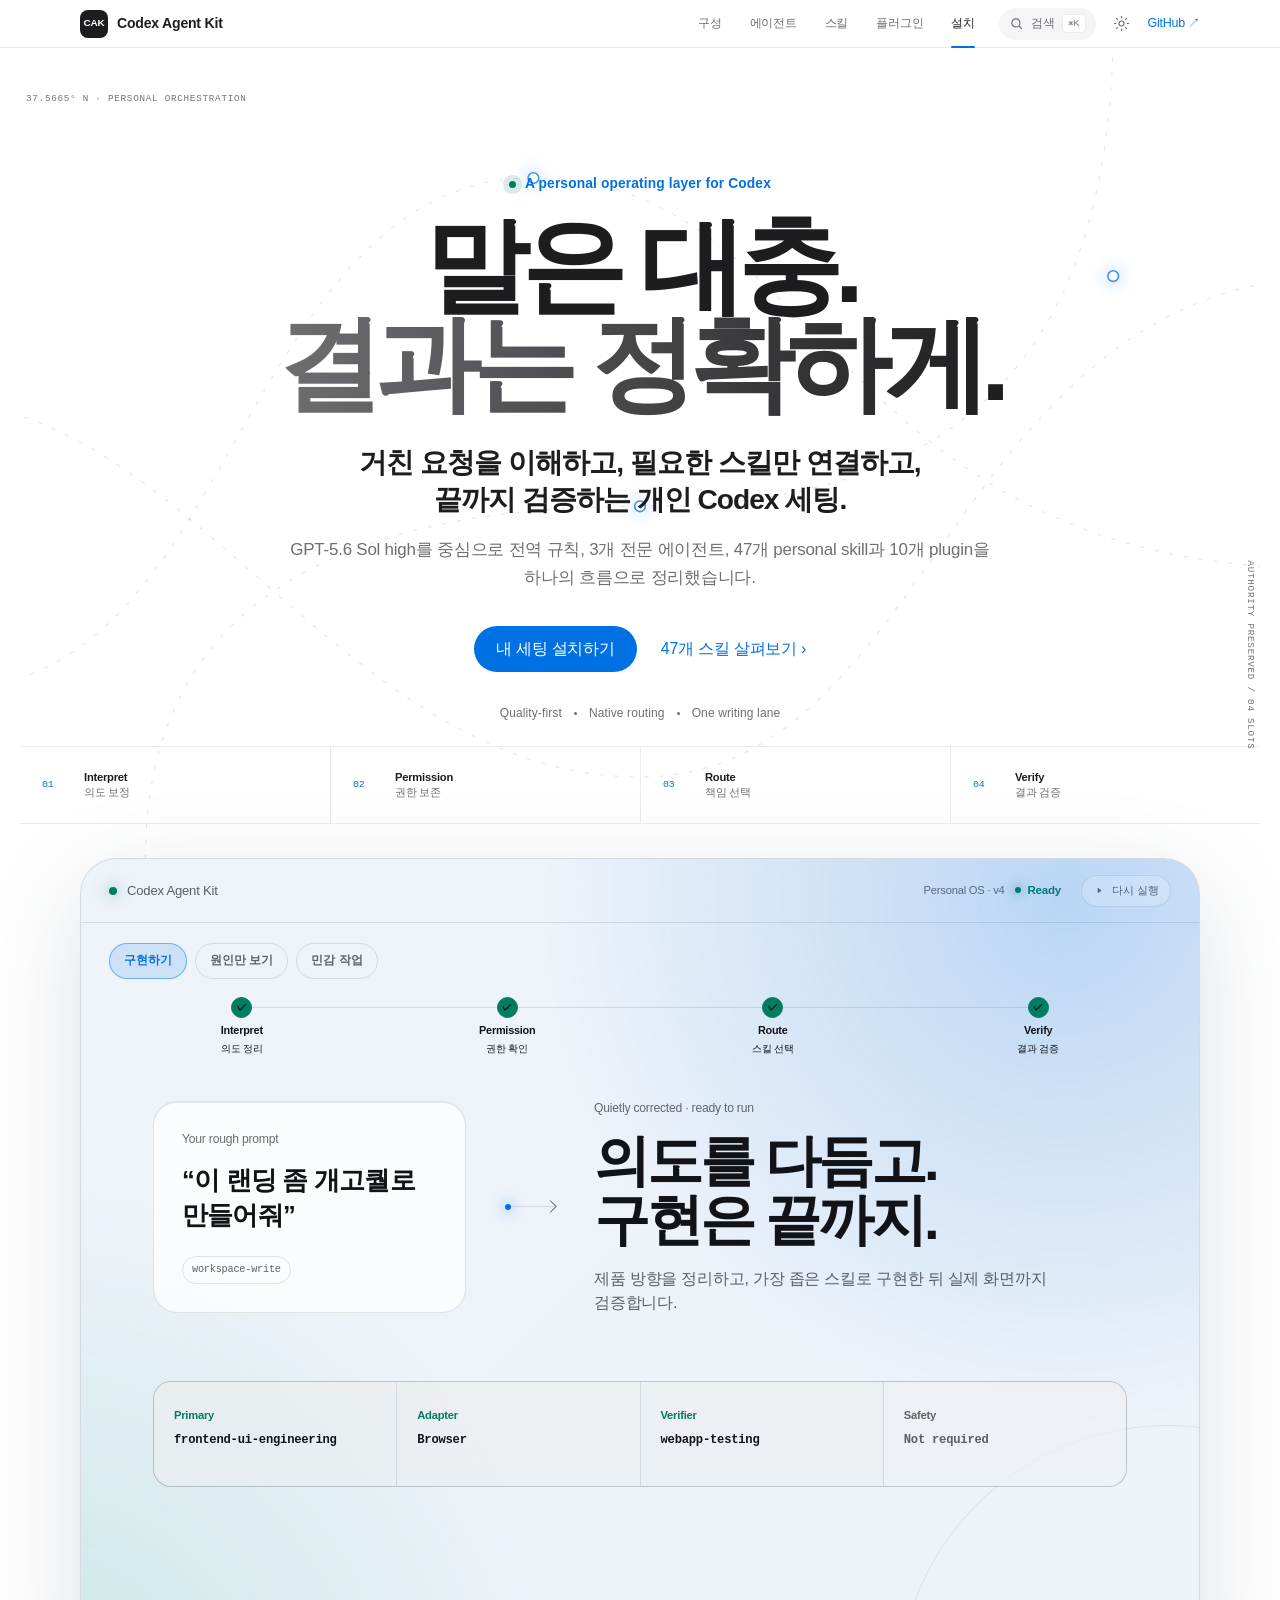
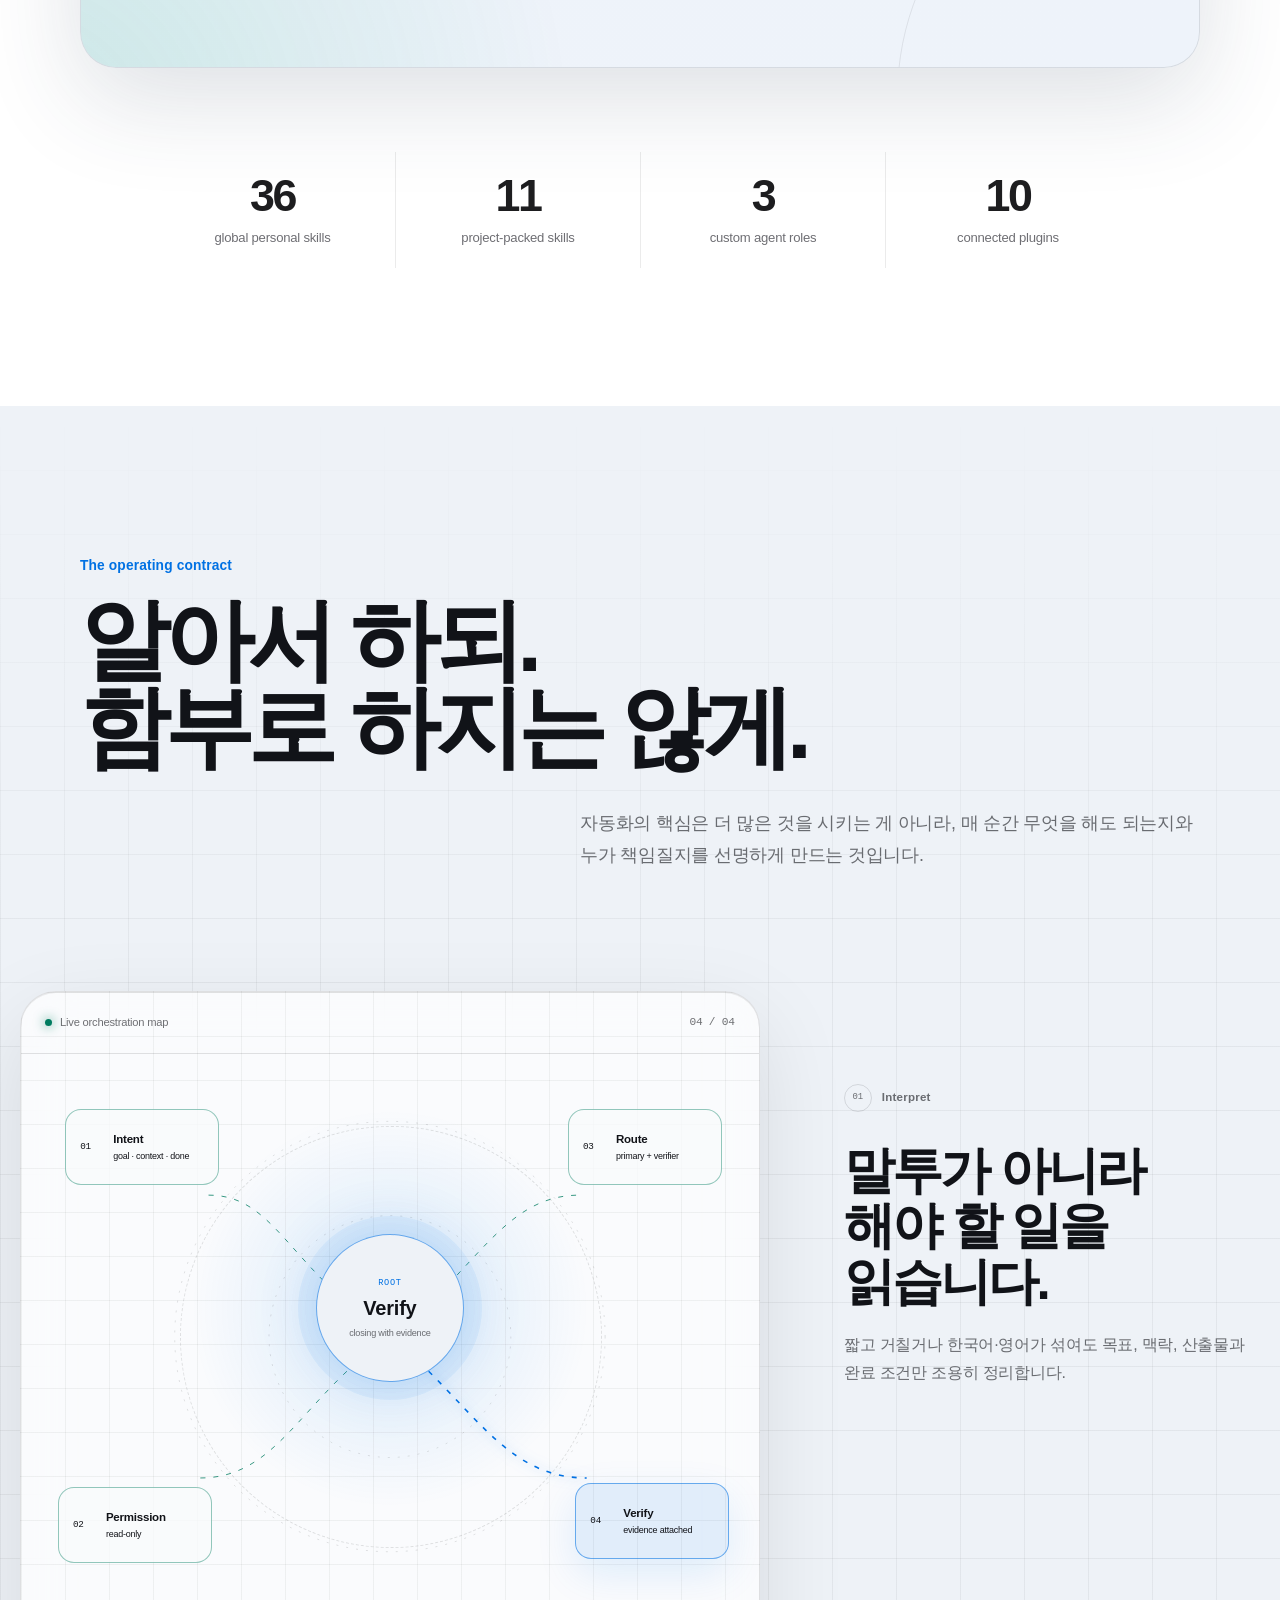
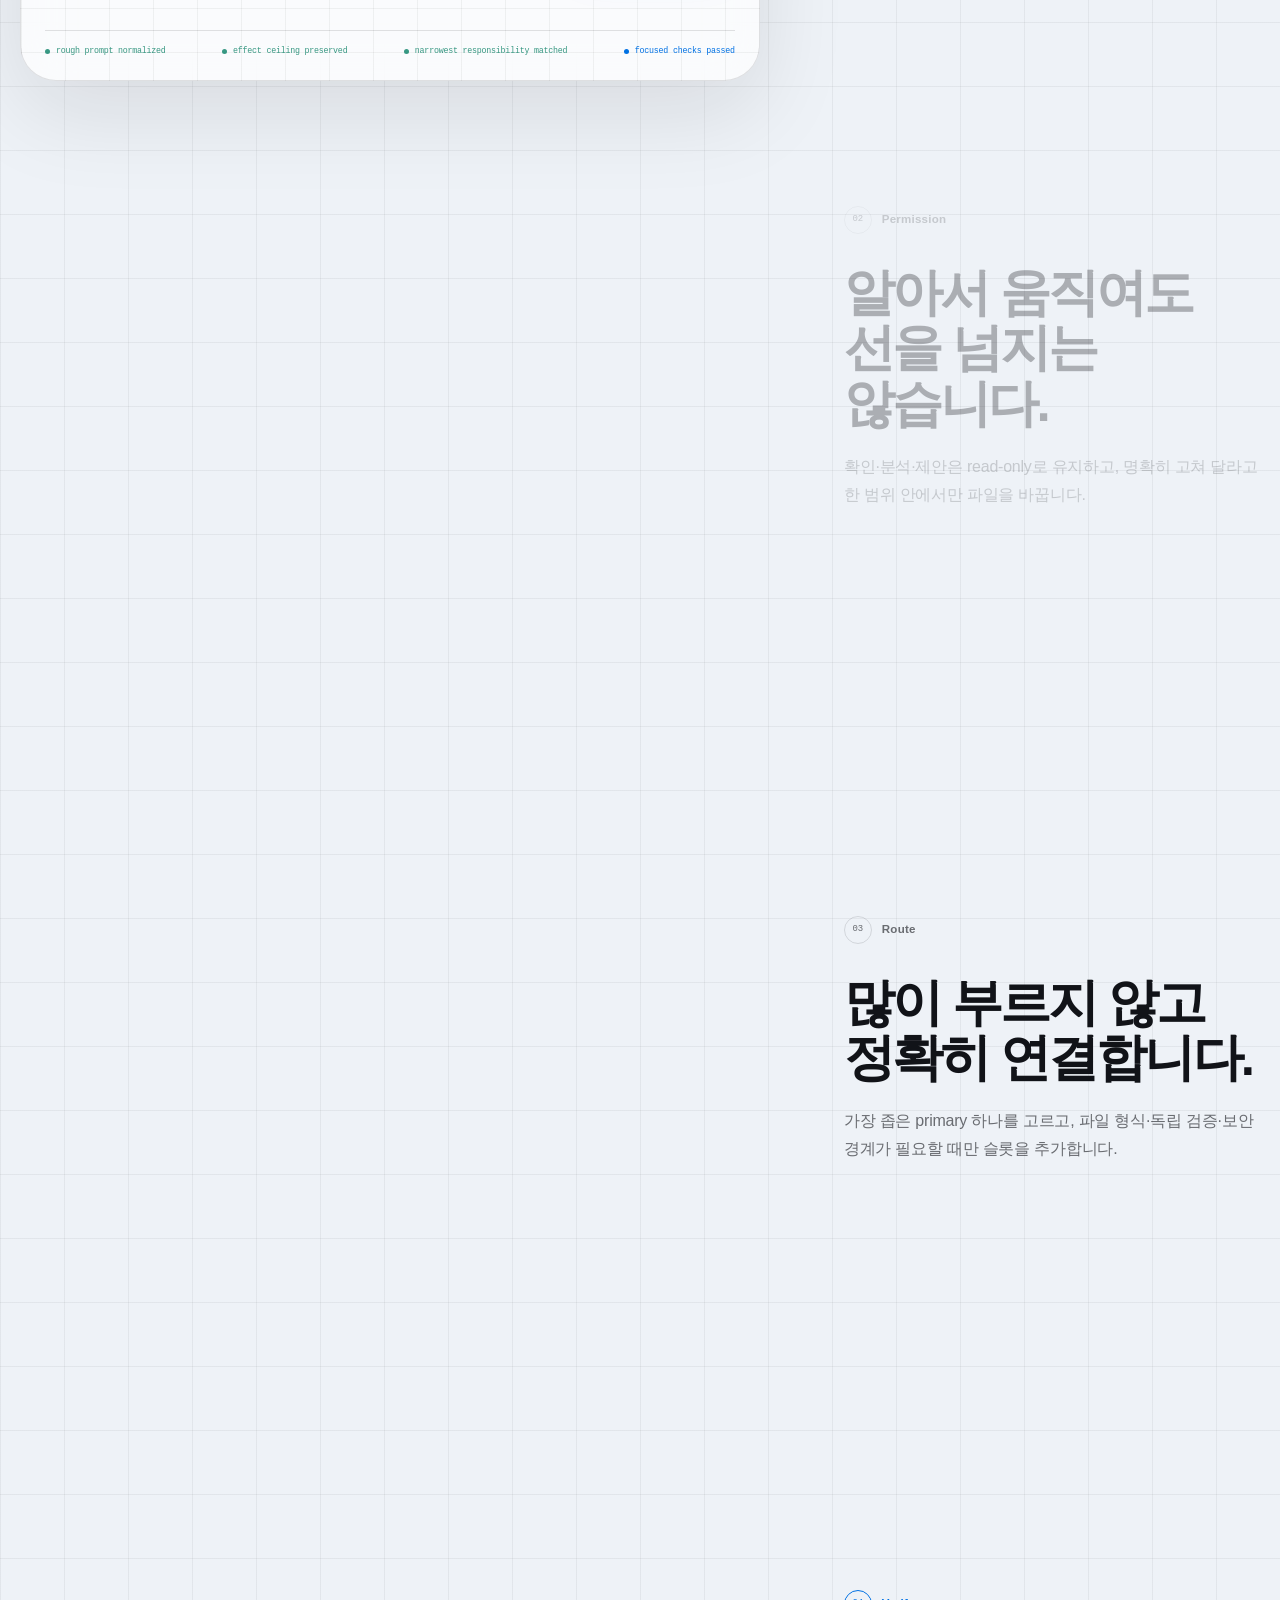
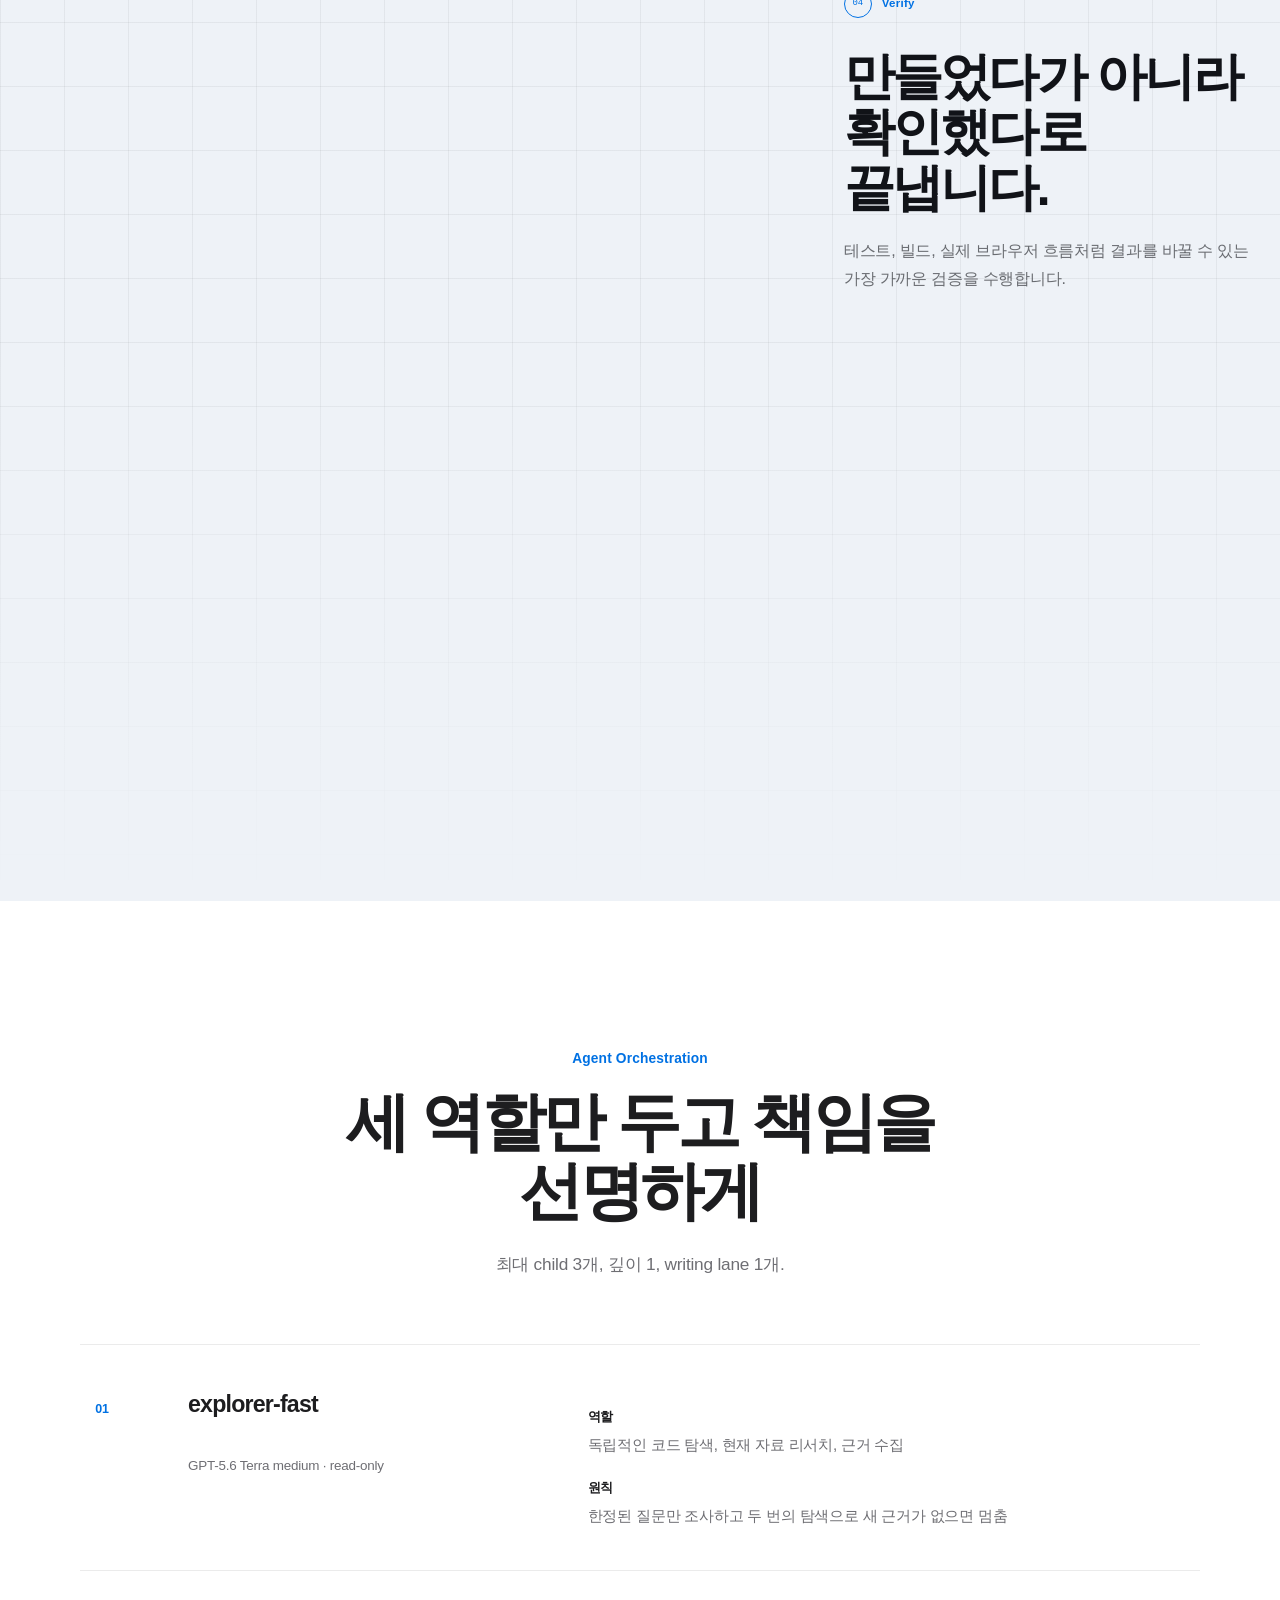
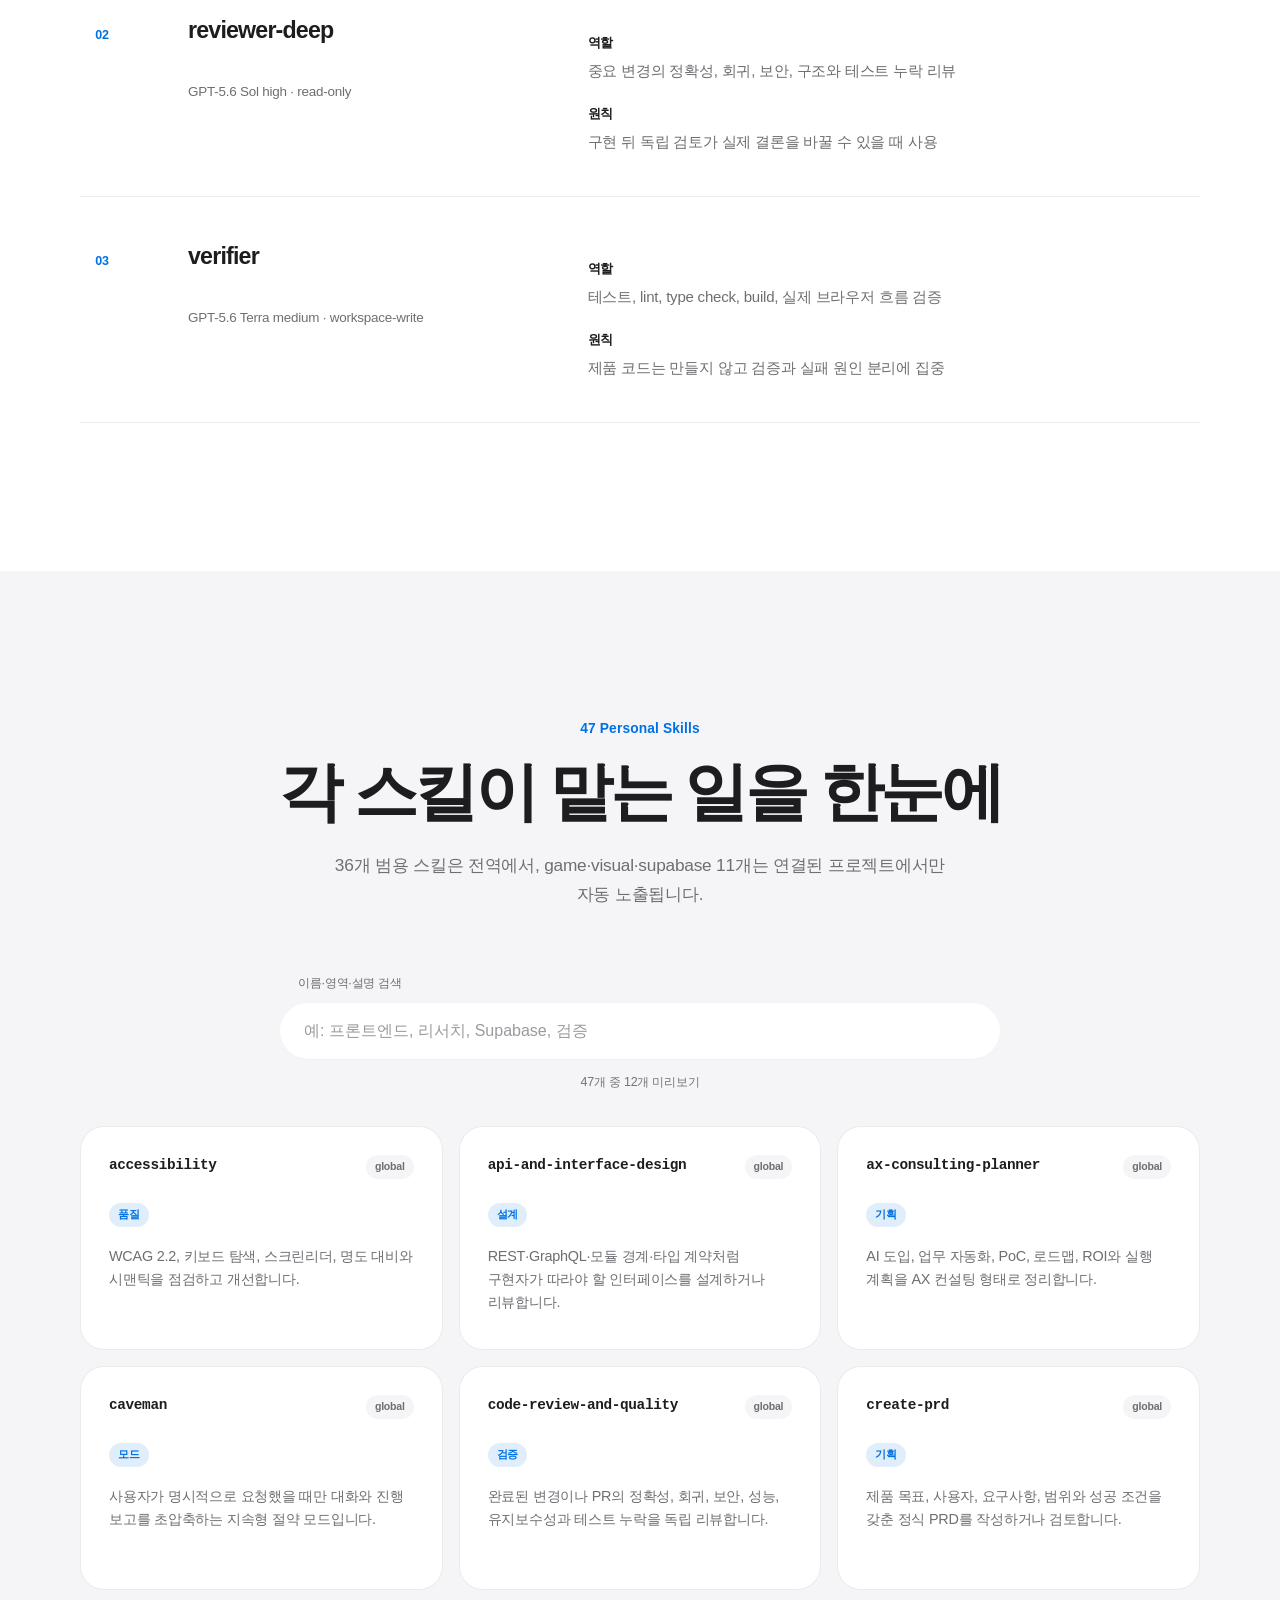
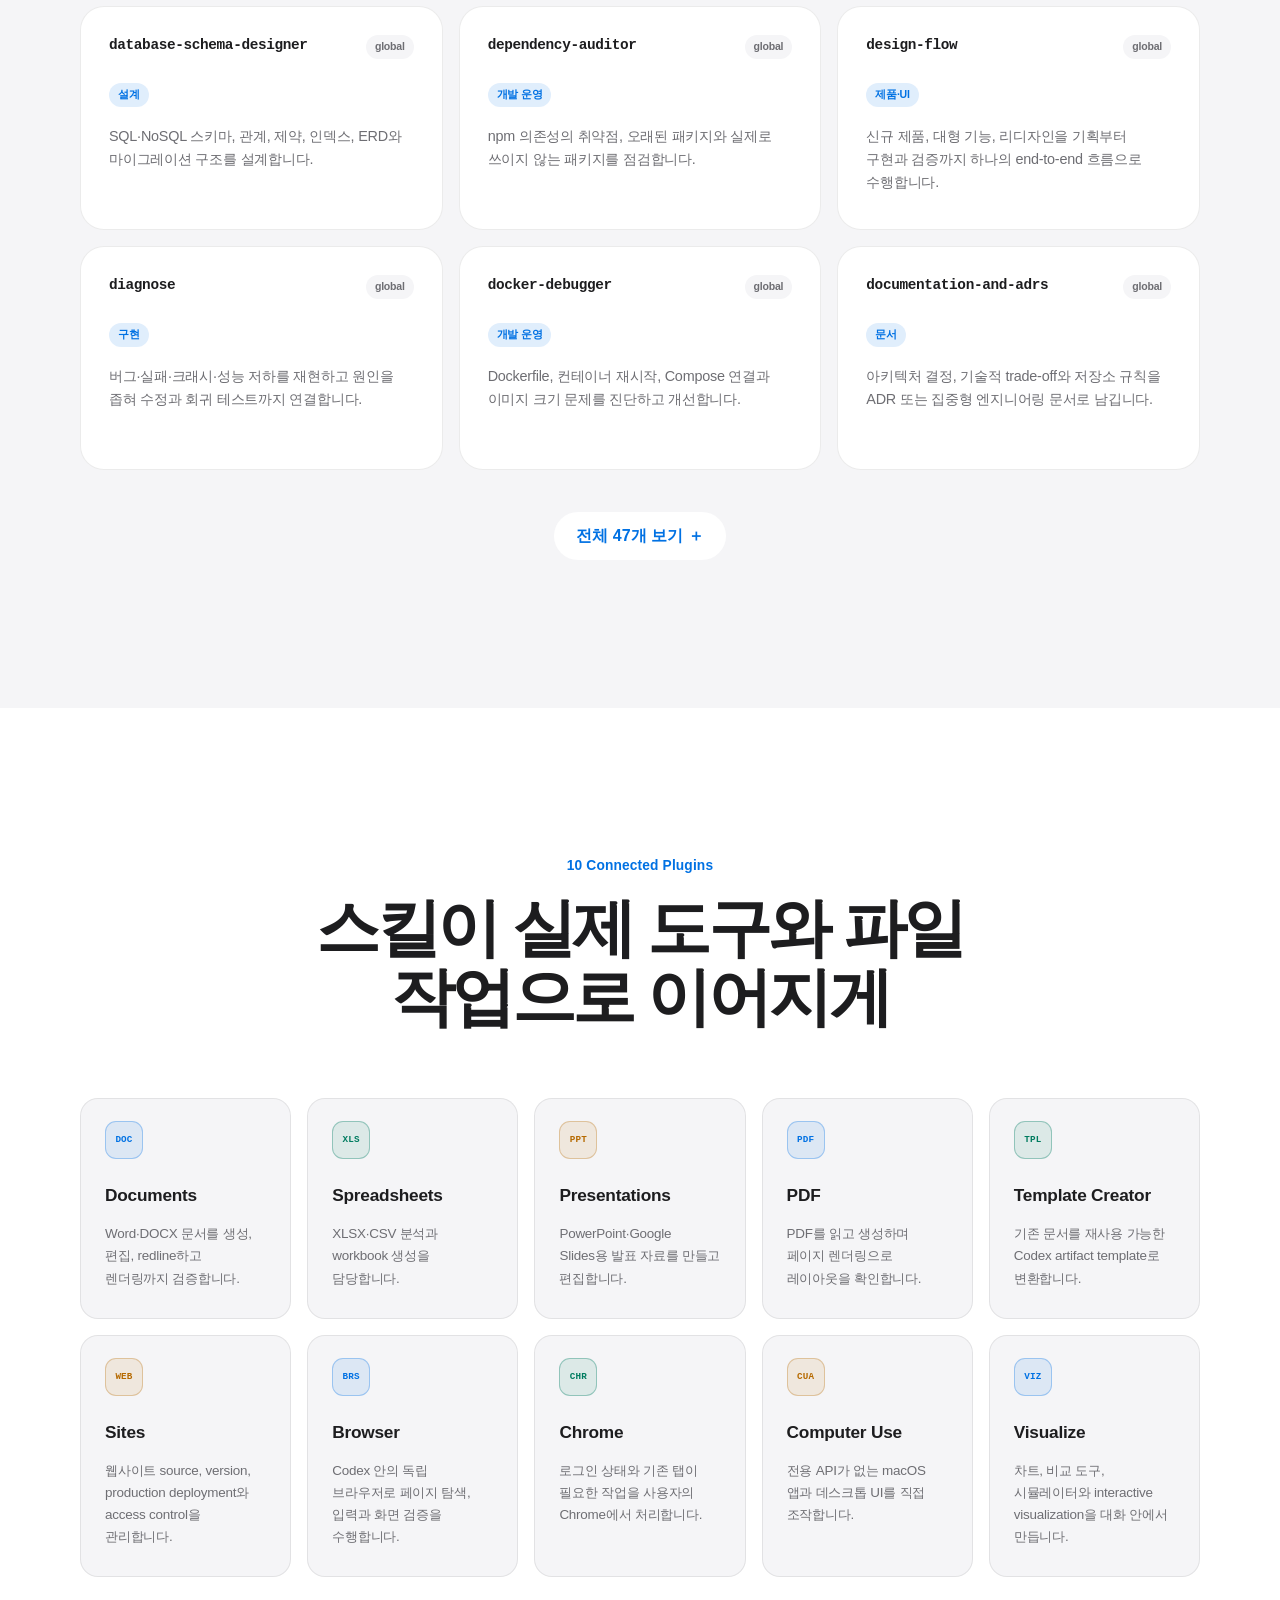
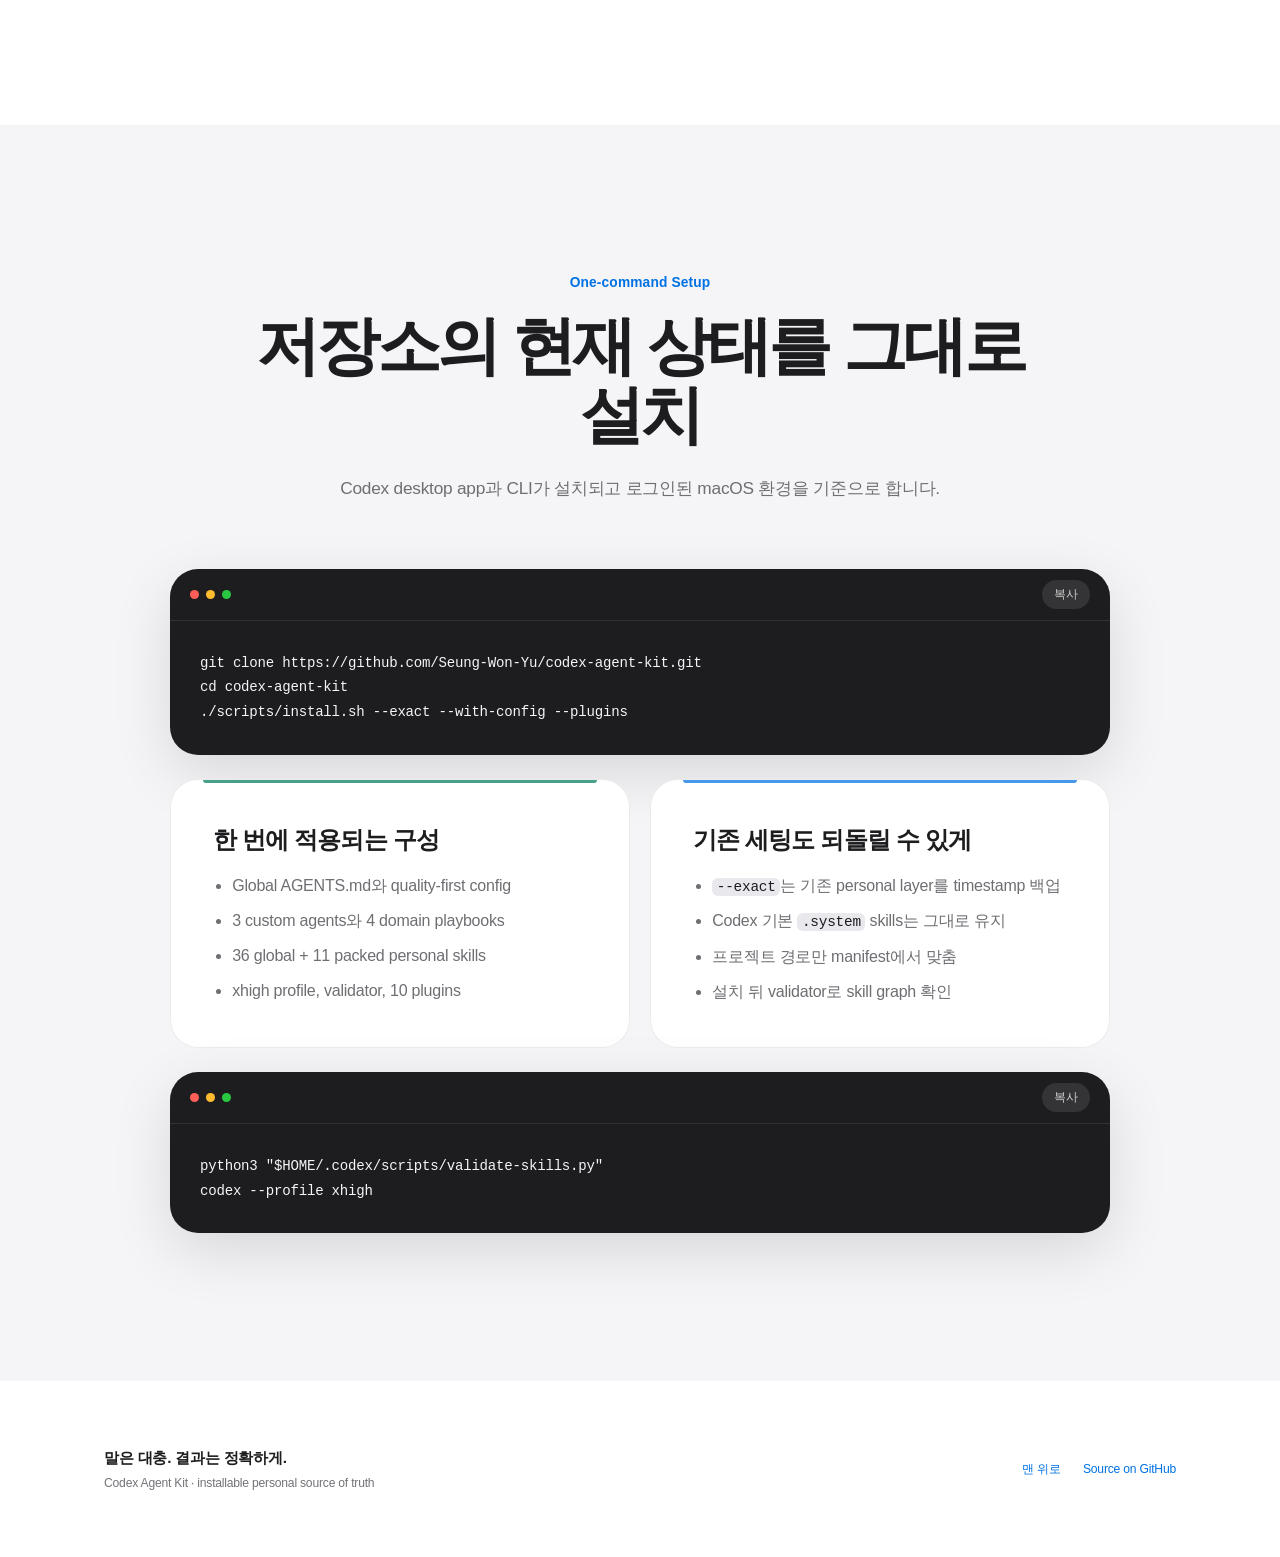
==== commit 8d94a0b5: "feat: turn landing into an interactive system story" ====
--- a/index.html
+++ b/index.html
@@ -9,12 +9,20 @@
     />
     <meta id="themeColor" name="theme-color" content="#ffffff" />
     <meta property="og:type" content="website" />
+    <meta property="og:site_name" content="Codex Agent Kit" />
+    <meta property="og:locale" content="ko_KR" />
     <meta property="og:title" content="Codex Agent Kit | 말은 대충. 결과는 정확하게." />
     <meta
       property="og:description"
       content="프롬프트 보정, 정확한 스킬 라우팅, 제한된 에이전트 위임을 한 번에 설치하는 개인 Codex 운영 체계."
     />
     <meta property="og:url" content="https://seung-won-yu.github.io/codex-agent-kit/" />
+    <meta name="twitter:card" content="summary" />
+    <meta name="twitter:title" content="Codex Agent Kit | 말은 대충. 결과는 정확하게." />
+    <meta
+      name="twitter:description"
+      content="프롬프트 보정, 정확한 스킬 라우팅, 제한된 에이전트 위임을 한 번에 설치하는 개인 Codex 운영 체계."
+    />
     <link rel="canonical" href="https://seung-won-yu.github.io/codex-agent-kit/" />
     <title>Codex Agent Kit | Installable Personal Setup</title>
     <link rel="icon" href="assets/favicon.svg" type="image/svg+xml" />
@@ -34,7 +42,15 @@
         }, 2500);
       })();
     </script>
-    <link rel="stylesheet" href="assets/app.css?v=landing-v3" />
+    <noscript>
+      <style>
+        .story-chapter {
+          opacity: 1 !important;
+          transform: none !important;
+        }
+      </style>
+    </noscript>
+    <link rel="stylesheet" href="assets/app.css?v=landing-v4" />
   </head>
   <body>
     <a class="skip-link" href="#main-content">본문으로 건너뛰기</a>
@@ -104,14 +120,19 @@
     <main id="main-content">
       <div id="top" aria-hidden="true"></div>
       <section class="hero" aria-labelledby="hero-title">
-        <div class="hero-aura" aria-hidden="true">
-          <span></span>
-          <span></span>
-          <span></span>
-        </div>
+        <svg class="hero-map" viewBox="0 0 1200 760" aria-hidden="true" preserveAspectRatio="xMidYMid slice">
+          <path class="hero-route hero-route-a" d="M-40 600C220 600 226 122 500 122S780 488 1240 488"></path>
+          <path class="hero-route hero-route-b" d="M-60 332C176 332 322 684 600 684S890 214 1260 214"></path>
+          <path class="hero-route hero-route-c" d="M136 760C136 488 374 430 600 430S1044 356 1044-24"></path>
+          <circle cx="500" cy="122" r="5"></circle>
+          <circle cx="600" cy="430" r="5"></circle>
+          <circle cx="1044" cy="214" r="5"></circle>
+        </svg>
+        <div class="hero-coordinate hero-coordinate-top" aria-hidden="true">37.5665° N · PERSONAL ORCHESTRATION</div>
+        <div class="hero-coordinate hero-coordinate-side" aria-hidden="true">AUTHORITY PRESERVED / 04 SLOTS</div>
         <div class="hero-copy">
           <p class="eyebrow hero-kicker" data-reveal>
-            <span aria-hidden="true"></span> Codex, tuned for how I work.
+            <span aria-hidden="true"></span> A personal operating layer for Codex
           </p>
           <h1 id="hero-title" data-reveal>말은 대충.<br /><span>결과는 정확하게.</span></h1>
           <p class="hero-line" data-reveal>
@@ -132,6 +153,12 @@
             <span>One writing lane</span>
           </div>
         </div>
+        <div class="hero-readout" aria-label="요청 처리 핵심 단계" data-reveal>
+          <span><i>01</i><b>Interpret</b><em>의도 보정</em></span>
+          <span><i>02</i><b>Permission</b><em>권한 보존</em></span>
+          <span><i>03</i><b>Route</b><em>책임 선택</em></span>
+          <span><i>04</i><b>Verify</b><em>결과 검증</em></span>
+        </div>
       </section>
 
       <section class="product-stage" aria-label="Codex 요청 처리 예시" data-reveal>
@@ -139,14 +166,25 @@
         <div class="stage-chrome">
           <span class="stage-dot"></span>
           <span>Codex Agent Kit</span>
-          <span class="stage-version">Personal OS · v3</span>
+          <span class="stage-version">Personal OS · v4</span>
           <strong><span aria-hidden="true"></span> Ready</strong>
+          <button class="stage-run" id="demoRun" type="button" aria-label="현재 요청 처리 흐름 다시 실행">
+            <svg viewBox="0 0 20 20" aria-hidden="true"><path d="m7.2 5.6 6 4.4-6 4.4Z"></path></svg>
+            <span>다시 실행</span>
+          </button>
         </div>
         <div class="stage-presets" role="group" aria-label="데모 요청 선택">
           <button type="button" data-demo="build" aria-pressed="true">구현하기</button>
           <button type="button" data-demo="inspect" aria-pressed="false">원인만 보기</button>
           <button type="button" data-demo="secure" aria-pressed="false">민감 작업</button>
         </div>
+        <ol class="stage-progress" aria-label="현재 요청 처리 단계">
+          <li data-stage-phase="interpret"><span>01</span><b>Interpret</b><em>의도 정리</em></li>
+          <li data-stage-phase="permission"><span>02</span><b>Permission</b><em>권한 확인</em></li>
+          <li data-stage-phase="route"><span>03</span><b>Route</b><em>스킬 선택</em></li>
+          <li data-stage-phase="verify"><span>04</span><b>Verify</b><em>결과 검증</em></li>
+        </ol>
+        <p class="visually-hidden" id="demoStatus" aria-live="polite">요청 처리 준비됨</p>
         <div class="stage-body">
           <div class="stage-prompt">
             <span class="stage-label">Your rough prompt</span>
@@ -185,87 +223,85 @@
         <div><strong data-count="10">10</strong><span>connected plugins</span></div>
       </section>
 
-      <section id="quickstart" class="quick-path" aria-labelledby="quickstart-title">
-        <div class="quick-path-heading">
-          <p class="eyebrow">Start in three steps</p>
-          <h2 id="quickstart-title">설치하고, 확인하고, 바로 쓰기.</h2>
-          <p>긴 설명보다 먼저 실행해 볼 수 있게 핵심 경로만 남겼습니다.</p>
-          <a class="button primary" href="#install">설치 명령 보기</a>
-        </div>
-        <ol class="quick-path-steps">
-          <li>
-            <span>01</span>
-            <div>
-              <strong>Install</strong>
-              <p>전역 규칙·에이전트·스킬·플러그인을 한 번에 적용합니다.</p>
-            </div>
-          </li>
-          <li>
-            <span>02</span>
-            <div>
-              <strong>Validate</strong>
-              <p>skill graph와 경로를 검사해 빠진 연결을 바로 확인합니다.</p>
-            </div>
-          </li>
-          <li>
-            <span>03</span>
-            <div>
-              <strong>Run</strong>
-              <p><code>codex --profile xhigh</code>로 quality-max 프로필을 시작합니다.</p>
-            </div>
-          </li>
-        </ol>
-      </section>
-
-      <section id="setup" class="section-grid" aria-labelledby="setup-title">
-        <div class="section-heading">
-          <p class="eyebrow">Designed around intent</p>
-          <h2 id="setup-title">요청 해석부터 검증까지 하나의 운영 체계</h2>
-          <p class="section-note">더 많은 스킬을 켜는 대신, 매 순간 필요한 책임만 정확하게 연결합니다.</p>
-        </div>
-        <div class="principle-grid">
-          <article class="card accent-green">
-            <h3>프롬프트 자동 보정</h3>
-            <p>짧고 거칠거나 한국어·영어가 섞여도 목표, 필요한 맥락, 산출물과 완료 조건을 내부적으로 정리합니다.</p>
-          </article>
-          <article class="card accent-blue">
-            <h3>권한을 넘지 않는 실행</h3>
-            <p>확인·분석·제안은 read-only로 유지하고, 고쳐줘·적용해줘처럼 명확한 표현이 있을 때만 파일을 바꿉니다.</p>
-          </article>
-          <article class="card accent-amber">
-            <h3>정확한 스킬 자동 연결</h3>
-            <p>별도 router ceremony 없이 description matching으로 가장 좁은 primary를 고르고 필요한 도구만 조합합니다.</p>
-          </article>
-          <article class="card accent-red">
-            <h3>품질 중심 에이전트 사용</h3>
-            <p>큰 독립 작업축만 병렬화하고, 루트가 쓰기·통합·최종 판단을 소유해 결과가 흩어지지 않게 합니다.</p>
-          </article>
-        </div>
-      </section>
-
-      <section id="routing" class="section-grid section-tint" aria-labelledby="routing-title">
-        <div class="section-heading">
-          <p class="eyebrow">Routing Contract</p>
-          <h2 id="routing-title">필요한 역할만 최대 네 슬롯</h2>
-          <p class="section-note">스킬을 많이 켜는 것이 아니라 책임을 정확히 나누는 방식입니다.</p>
-        </div>
-        <div class="workflow-grid">
-          <article class="workflow-card">
-            <h3>Primary</h3>
-            <p><strong>내용과 결정을 소유합니다.</strong> 구현, 진단, 리서치, 설계 중 가장 정확한 스킬 하나를 선택합니다.</p>
-          </article>
-          <article class="workflow-card">
-            <h3>Adapter</h3>
-            <p><strong>산출물 형식을 담당합니다.</strong> DOCX, PDF, PPTX, spreadsheet처럼 파일 형식이 필요할 때만 추가합니다.</p>
-          </article>
-          <article class="workflow-card">
-            <h3>Verifier</h3>
-            <p><strong>결과를 독립 검증합니다.</strong> 테스트, 빌드, 브라우저 흐름이나 고위험 변경 리뷰가 필요할 때 붙입니다.</p>
-          </article>
-          <article class="workflow-card">
-            <h3>Safety</h3>
-            <p><strong>민감 경계를 보호합니다.</strong> 인증, 권한, 결제, webhook, production data 작업에만 조건부로 추가합니다.</p>
-          </article>
+      <section id="setup" class="system-story" aria-labelledby="story-title">
+        <div class="story-intro">
+          <p class="eyebrow">The operating contract</p>
+          <h2 id="story-title">알아서 하되.<br />함부로 하지는 않게.</h2>
+          <p>
+            자동화의 핵심은 더 많은 것을 시키는 게 아니라, 매 순간 무엇을 해도 되는지와
+            누가 책임질지를 선명하게 만드는 것입니다.
+          </p>
+        </div>
+        <div class="story-layout">
+          <div class="story-sticky">
+            <div class="story-canvas" id="storyCanvas" data-story-active="intent" aria-hidden="true">
+              <div class="story-canvas-head">
+                <span><i aria-hidden="true"></i> Live orchestration map</span>
+                <em id="storySequence">01 / 04</em>
+              </div>
+              <svg class="story-network" viewBox="0 0 720 620" aria-hidden="true">
+                <circle class="network-orbit network-orbit-outer" cx="360" cy="292" r="210"></circle>
+                <circle class="network-orbit network-orbit-inner" cx="360" cy="292" r="118"></circle>
+                <path data-network-line="intent" d="M183 154C248 154 260 224 360 292"></path>
+                <path data-network-line="permission" d="M175 430C252 430 274 350 360 292"></path>
+                <path data-network-line="route" d="M360 292C444 230 470 154 545 154"></path>
+                <path data-network-line="verify" d="M360 292C440 356 470 430 552 430"></path>
+              </svg>
+              <div class="story-core">
+                <span>ROOT</span>
+                <strong id="storyCoreTitle">Intent</strong>
+                <em id="storyCoreStatus">normalizing request</em>
+              </div>
+              <div class="story-node story-node-intent" data-story-node="intent">
+                <span>01</span><b>Intent</b><em>goal · context · done</em>
+              </div>
+              <div class="story-node story-node-permission" data-story-node="permission">
+                <span>02</span><b>Permission</b><em>read-only</em>
+              </div>
+              <div class="story-node story-node-route" data-story-node="route">
+                <span>03</span><b>Route</b><em>primary + verifier</em>
+              </div>
+              <div class="story-node story-node-verify" data-story-node="verify">
+                <span>04</span><b>Verify</b><em>evidence attached</em>
+              </div>
+              <div class="story-log" aria-hidden="true">
+                <span data-story-log="intent"><i></i> rough prompt normalized</span>
+                <span data-story-log="permission"><i></i> effect ceiling preserved</span>
+                <span data-story-log="route"><i></i> narrowest responsibility matched</span>
+                <span data-story-log="verify"><i></i> focused checks passed</span>
+              </div>
+            </div>
+          </div>
+          <div class="story-chapters">
+            <article class="story-chapter is-active" data-story-key="intent">
+              <button type="button" data-story-trigger aria-pressed="true">
+                <span>01</span><strong>Interpret</strong>
+              </button>
+              <h3>말투가 아니라<br />해야 할 일을 읽습니다.</h3>
+              <p>짧고 거칠거나 한국어·영어가 섞여도 목표, 맥락, 산출물과 완료 조건만 조용히 정리합니다.</p>
+            </article>
+            <article class="story-chapter" data-story-key="permission">
+              <button type="button" data-story-trigger aria-pressed="false">
+                <span>02</span><strong>Permission</strong>
+              </button>
+              <h3>알아서 움직여도<br />선을 넘지는 않습니다.</h3>
+              <p>확인·분석·제안은 read-only로 유지하고, 명확히 고쳐 달라고 한 범위 안에서만 파일을 바꿉니다.</p>
+            </article>
+            <article class="story-chapter" data-story-key="route">
+              <button type="button" data-story-trigger aria-pressed="false">
+                <span>03</span><strong>Route</strong>
+              </button>
+              <h3>많이 부르지 않고<br />정확히 연결합니다.</h3>
+              <p>가장 좁은 primary 하나를 고르고, 파일 형식·독립 검증·보안 경계가 필요할 때만 슬롯을 추가합니다.</p>
+            </article>
+            <article class="story-chapter" data-story-key="verify">
+              <button type="button" data-story-trigger aria-pressed="false">
+                <span>04</span><strong>Verify</strong>
+              </button>
+              <h3>만들었다가 아니라<br />확인했다로 끝냅니다.</h3>
+              <p>테스트, 빌드, 실제 브라우저 흐름처럼 결과를 바꿀 수 있는 가장 가까운 검증을 수행합니다.</p>
+            </article>
+          </div>
         </div>
       </section>
 
@@ -350,16 +386,16 @@
           <h2 id="plugins-title">스킬이 실제 도구와 파일 작업으로 이어지게</h2>
         </div>
         <div class="catalog-grid">
-          <section><h3>Documents</h3><p>Word·DOCX 문서를 생성, 편집, redline하고 렌더링까지 검증합니다.</p></section>
-          <section><h3>Spreadsheets</h3><p>XLSX·CSV 분석과 workbook 생성을 담당합니다.</p></section>
-          <section><h3>Presentations</h3><p>PowerPoint·Google Slides용 발표 자료를 만들고 편집합니다.</p></section>
-          <section><h3>PDF</h3><p>PDF를 읽고 생성하며 페이지 렌더링으로 레이아웃을 확인합니다.</p></section>
-          <section><h3>Template Creator</h3><p>기존 문서를 재사용 가능한 Codex artifact template로 변환합니다.</p></section>
-          <section><h3>Sites</h3><p>웹사이트 source, version, production deployment와 access control을 관리합니다.</p></section>
-          <section><h3>Browser</h3><p>Codex 안의 독립 브라우저로 페이지 탐색, 입력과 화면 검증을 수행합니다.</p></section>
-          <section><h3>Chrome</h3><p>로그인 상태와 기존 탭이 필요한 작업을 사용자의 Chrome에서 처리합니다.</p></section>
-          <section><h3>Computer Use</h3><p>전용 API가 없는 macOS 앱과 데스크톱 UI를 직접 조작합니다.</p></section>
-          <section><h3>Visualize</h3><p>차트, 비교 도구, 시뮬레이터와 interactive visualization을 대화 안에서 만듭니다.</p></section>
+          <section><span class="plugin-mark" aria-hidden="true">DOC</span><h3>Documents</h3><p>Word·DOCX 문서를 생성, 편집, redline하고 렌더링까지 검증합니다.</p></section>
+          <section><span class="plugin-mark" aria-hidden="true">XLS</span><h3>Spreadsheets</h3><p>XLSX·CSV 분석과 workbook 생성을 담당합니다.</p></section>
+          <section><span class="plugin-mark" aria-hidden="true">PPT</span><h3>Presentations</h3><p>PowerPoint·Google Slides용 발표 자료를 만들고 편집합니다.</p></section>
+          <section><span class="plugin-mark" aria-hidden="true">PDF</span><h3>PDF</h3><p>PDF를 읽고 생성하며 페이지 렌더링으로 레이아웃을 확인합니다.</p></section>
+          <section><span class="plugin-mark" aria-hidden="true">TPL</span><h3>Template Creator</h3><p>기존 문서를 재사용 가능한 Codex artifact template로 변환합니다.</p></section>
+          <section><span class="plugin-mark" aria-hidden="true">WEB</span><h3>Sites</h3><p>웹사이트 source, version, production deployment와 access control을 관리합니다.</p></section>
+          <section><span class="plugin-mark" aria-hidden="true">BRS</span><h3>Browser</h3><p>Codex 안의 독립 브라우저로 페이지 탐색, 입력과 화면 검증을 수행합니다.</p></section>
+          <section><span class="plugin-mark" aria-hidden="true">CHR</span><h3>Chrome</h3><p>로그인 상태와 기존 탭이 필요한 작업을 사용자의 Chrome에서 처리합니다.</p></section>
+          <section><span class="plugin-mark" aria-hidden="true">CUA</span><h3>Computer Use</h3><p>전용 API가 없는 macOS 앱과 데스크톱 UI를 직접 조작합니다.</p></section>
+          <section><span class="plugin-mark" aria-hidden="true">VIZ</span><h3>Visualize</h3><p>차트, 비교 도구, 시뮬레이터와 interactive visualization을 대화 안에서 만듭니다.</p></section>
         </div>
       </section>
 
@@ -424,6 +460,6 @@
       </nav>
     </footer>
     <script src="assets/skills.js?v=docs-navigation"></script>
-    <script src="assets/app.js?v=landing-v3"></script>
+    <script src="assets/app.js?v=landing-v4"></script>
   </body>
 </html>
--- a/assets/app.css
+++ b/assets/app.css
@@ -24,9 +24,14 @@
   --stage-line: rgba(17, 19, 24, 0.11);
   --stage-glow-blue: rgba(0, 113, 227, 0.22);
   --stage-glow-green: rgba(0, 166, 126, 0.16);
-  --hero-blue: rgba(0, 113, 227, 0.15);
-  --hero-green: rgba(0, 166, 126, 0.1);
-  --hero-silver: rgba(120, 120, 128, 0.1);
+  --hero-line: rgba(29, 29, 31, 0.12);
+  --hero-node: rgba(0, 113, 227, 0.76);
+  --technical-grid: rgba(29, 29, 31, 0.055);
+  --story-bg: #eef2f7;
+  --story-surface: rgba(255, 255, 255, 0.7);
+  --story-line: rgba(17, 19, 24, 0.12);
+  --story-muted: rgba(17, 19, 24, 0.6);
+  --story-text: #111318;
   --topbar: rgba(255, 255, 255, 0.82);
   --overlay: rgba(0, 0, 0, 0.28);
   --shadow-stage: 0 30px 100px rgba(45, 62, 85, 0.16);
@@ -69,9 +74,14 @@
   --stage-line: rgba(255, 255, 255, 0.12);
   --stage-glow-blue: rgba(41, 151, 255, 0.34);
   --stage-glow-green: rgba(48, 213, 164, 0.2);
-  --hero-blue: rgba(41, 151, 255, 0.18);
-  --hero-green: rgba(48, 213, 164, 0.12);
-  --hero-silver: rgba(255, 255, 255, 0.06);
+  --hero-line: rgba(245, 245, 247, 0.13);
+  --hero-node: rgba(48, 213, 164, 0.84);
+  --technical-grid: rgba(245, 245, 247, 0.055);
+  --story-bg: #08090a;
+  --story-surface: #101216;
+  --story-line: rgba(255, 255, 255, 0.11);
+  --story-muted: rgba(245, 245, 247, 0.56);
+  --story-text: #f5f5f7;
   --topbar: rgba(5, 5, 6, 0.82);
   --overlay: rgba(0, 0, 0, 0.64);
   --shadow-stage: 0 34px 110px rgba(0, 0, 0, 0.38);
@@ -514,57 +524,70 @@
 
 .hero {
   position: relative;
-  width: min(var(--content), calc(100% - 40px));
-  min-height: 760px;
+  width: min(1240px, calc(100% - 40px));
+  min-height: 810px;
   display: grid;
   place-items: center;
   margin: 0 auto;
-  padding: 108px 0 92px;
+  padding: 102px 0 112px;
   text-align: center;
 }
 
-.hero-aura {
+.hero-map {
   position: absolute;
   z-index: -1;
-  inset: 3% -20% 0;
-  overflow: hidden;
+  inset: 0;
+  width: 100%;
+  height: 100%;
   pointer-events: none;
 }
 
-.hero-aura span {
+.hero-map path {
+  fill: none;
+  stroke: var(--hero-line);
+  stroke-dasharray: 3 11;
+  stroke-linecap: round;
+  stroke-width: 1;
+}
+
+.hero-route-a {
+  animation: hero-route-forward 22s linear infinite;
+}
+
+.hero-route-b {
+  animation: hero-route-backward 28s linear infinite;
+}
+
+.hero-route-c {
+  animation: hero-route-forward 34s linear infinite;
+}
+
+.hero-map circle {
+  fill: var(--white);
+  stroke: var(--hero-node);
+  stroke-width: 1.5;
+  filter: drop-shadow(0 0 8px color-mix(in srgb, var(--hero-node), transparent 38%));
+}
+
+.hero-coordinate {
   position: absolute;
-  display: block;
-  border-radius: 50%;
-  filter: blur(4px);
-  opacity: 0.72;
-  transform: translate3d(0, 0, 0);
-}
-
-.hero-aura span:nth-child(1) {
-  width: 460px;
-  height: 460px;
-  top: 6%;
-  left: 10%;
-  background: radial-gradient(circle, var(--hero-blue), transparent 68%);
-  animation: hero-orbit-one 16s ease-in-out infinite alternate;
-}
-
-.hero-aura span:nth-child(2) {
-  width: 420px;
-  height: 420px;
-  right: 8%;
-  bottom: 8%;
-  background: radial-gradient(circle, var(--hero-green), transparent 68%);
-  animation: hero-orbit-two 18s ease-in-out infinite alternate;
-}
-
-.hero-aura span:nth-child(3) {
-  width: 520px;
-  height: 260px;
-  bottom: 0;
-  left: 28%;
-  background: radial-gradient(ellipse, var(--hero-silver), transparent 70%);
-  animation: hero-orbit-three 20s ease-in-out infinite alternate;
+  color: var(--subtle);
+  font-family: "SFMono-Regular", Consolas, "Liberation Mono", monospace;
+  font-size: 0.58rem;
+  letter-spacing: 0.08em;
+  text-transform: uppercase;
+}
+
+.hero-coordinate-top {
+  top: 44px;
+  left: 6px;
+}
+
+.hero-coordinate-side {
+  right: -84px;
+  bottom: 196px;
+  transform: rotate(90deg);
+  transform-origin: center;
 }
 
 .hero-copy {
@@ -606,14 +629,19 @@
 
 h1 {
   margin-bottom: 30px;
-  font-size: clamp(4.8rem, 8vw, 7.2rem);
+  font-size: clamp(5rem, 8.2vw, 7.5rem);
   font-weight: 720;
   line-height: 0.94;
   letter-spacing: -0.072em;
 }
 
 h1 span {
-  color: var(--muted);
+  background: linear-gradient(94deg, var(--muted) 0%, var(--ink) 46%, var(--muted) 100%);
+  background-size: 220% 100%;
+  background-clip: text;
+  -webkit-background-clip: text;
+  color: transparent;
+  animation: hero-type-sheen 8s ease-in-out infinite;
 }
 
 .hero-line {
@@ -704,10 +732,60 @@
   content: "";
 }
 
+.hero-readout {
+  position: absolute;
+  right: 0;
+  bottom: 34px;
+  left: 0;
+  display: grid;
+  grid-template-columns: repeat(4, 1fr);
+  border-top: 1px solid var(--line);
+  border-bottom: 1px solid var(--line);
+  text-align: left;
+}
+
+.hero-readout > span {
+  min-height: 76px;
+  display: grid;
+  grid-template-columns: 34px 1fr;
+  align-content: center;
+  column-gap: 8px;
+  padding: 0 22px;
+}
+
+.hero-readout > span + span {
+  border-left: 1px solid var(--line);
+}
+
+.hero-readout i {
+  grid-row: 1 / span 2;
+  align-self: center;
+  color: var(--blue);
+  font-family: "SFMono-Regular", Consolas, "Liberation Mono", monospace;
+  font-size: 0.62rem;
+  font-style: normal;
+}
+
+.hero-readout b,
+.hero-readout em {
+  font-size: 0.7rem;
+  font-style: normal;
+  line-height: 1.35;
+}
+
+.hero-readout b {
+  color: var(--ink);
+  font-weight: 650;
+}
+
+.hero-readout em {
+  color: var(--muted);
+}
+
 .product-stage {
   position: relative;
   width: min(var(--page), calc(100% - 40px));
-  min-height: 720px;
+  min-height: 810px;
   margin: 0 auto;
   overflow: hidden;
   border: 1px solid var(--stage-line);
@@ -784,6 +862,42 @@
   font-size: 0.7rem;
 }
 
+.stage-run {
+  min-height: 32px;
+  display: inline-flex;
+  align-items: center;
+  gap: 6px;
+  margin-left: 10px;
+  border: 1px solid var(--stage-line);
+  border-radius: 999px;
+  background: var(--stage-surface);
+  padding: 0 11px;
+  color: var(--stage-muted);
+  font-size: 0.68rem;
+  cursor: pointer;
+  transition:
+    border-color var(--motion-fast) ease,
+    color var(--motion-fast) ease,
+    transform var(--motion-fast) ease;
+}
+
+.stage-run:hover {
+  border-color: color-mix(in srgb, var(--blue), transparent 55%);
+  color: var(--stage-text);
+  transform: translateY(-1px);
+}
+
+.stage-run:disabled {
+  cursor: wait;
+  opacity: 0.62;
+}
+
+.stage-run svg {
+  width: 13px;
+  height: 13px;
+  fill: currentColor;
+}
+
 .stage-dot {
   width: 8px;
   height: 8px;
@@ -797,7 +911,7 @@
   z-index: 2;
   display: flex;
   gap: 8px;
-  padding: 22px 28px 0;
+  padding: 20px 28px 0;
 }
 
 .stage-presets button {
@@ -828,6 +942,109 @@
   color: var(--blue);
 }
 
+.stage-progress {
+  position: relative;
+  z-index: 1;
+  display: grid;
+  grid-template-columns: repeat(4, minmax(0, 1fr));
+  margin: 18px 28px 0;
+  padding: 0;
+  list-style: none;
+}
+
+.stage-progress::before {
+  position: absolute;
+  top: 10px;
+  right: 12.5%;
+  left: 12.5%;
+  height: 1px;
+  background: var(--stage-line);
+  content: "";
+}
+
+.stage-progress li {
+  position: relative;
+  display: grid;
+  justify-items: center;
+  gap: 4px;
+  color: var(--stage-subtle);
+  text-align: center;
+  transition:
+    color 260ms ease,
+    opacity 260ms ease;
+}
+
+.stage-progress li::before {
+  position: absolute;
+  z-index: -1;
+  top: 6px;
+  right: 50%;
+  width: 100%;
+  height: 9px;
+  background: transparent;
+  content: "";
+  transform-origin: left center;
+}
+
+.stage-progress li:first-child::before {
+  display: none;
+}
+
+.stage-progress li span {
+  width: 21px;
+  height: 21px;
+  display: grid;
+  place-items: center;
+  border: 1px solid var(--stage-line);
+  border-radius: 50%;
+  background: var(--stage-bg);
+  font-family: "SFMono-Regular", Consolas, "Liberation Mono", monospace;
+  font-size: 0.52rem;
+  transition:
+    background-color 260ms ease,
+    border-color 260ms ease,
+    box-shadow 260ms ease,
+    color 260ms ease;
+}
+
+.stage-progress li b {
+  font-size: 0.68rem;
+  font-weight: 650;
+}
+
+.stage-progress li em {
+  font-size: 0.6rem;
+  font-style: normal;
+}
+
+.stage-progress li.is-active,
+.stage-progress li.is-complete {
+  color: var(--stage-text);
+}
+
+.stage-progress li.is-active span {
+  border-color: var(--blue);
+  background: var(--blue);
+  color: #fff;
+  box-shadow: 0 0 0 5px color-mix(in srgb, var(--blue), transparent 86%);
+}
+
+.stage-progress li.is-complete span {
+  border-color: var(--green);
+  background: var(--green);
+  color: #07110e;
+}
+
+.stage-progress li.is-complete span {
+  font-size: 0;
+}
+
+.stage-progress li.is-complete span::after {
+  content: "✓";
+  font-size: 0.62rem;
+  font-weight: 750;
+}
+
 .stage-body {
   position: relative;
   z-index: 1;
@@ -835,7 +1052,7 @@
   grid-template-columns: 0.74fr 80px 1.26fr;
   align-items: center;
   gap: 24px;
-  padding: 54px 72px 50px;
+  padding: 42px 72px 48px;
 }
 
 .stage-prompt {
@@ -1007,7 +1224,7 @@
   width: min(var(--content), calc(100% - 40px));
   display: grid;
   grid-template-columns: repeat(4, 1fr);
-  margin: 76px auto 40px;
+  margin: 84px auto 0;
 }
 
 .stats-band div {
@@ -1037,77 +1254,416 @@
   font-size: 0.82rem;
 }
 
-.quick-path {
+.system-story {
+  position: relative;
+  margin-top: 138px;
+  padding: 150px 0 110px;
+  background: var(--story-bg);
+  color: var(--story-text);
+  transition:
+    background-color 480ms var(--ease-premium),
+    color 360ms var(--ease-premium);
+}
+
+.system-story::before {
+  position: absolute;
+  inset: 0;
+  background-image:
+    linear-gradient(var(--technical-grid) 1px, transparent 1px),
+    linear-gradient(90deg, var(--technical-grid) 1px, transparent 1px);
+  background-size: 64px 64px;
+  content: "";
+  mask-image: linear-gradient(to bottom, transparent, black 15%, black 85%, transparent);
+  pointer-events: none;
+}
+
+.story-intro {
+  position: relative;
+  z-index: 1;
   width: min(var(--page), calc(100% - 40px));
+  margin: 0 auto 120px;
+}
+
+.story-intro .eyebrow {
+  margin-bottom: 20px;
+}
+
+.story-intro h2 {
+  max-width: 900px;
+  margin: 0;
+  font-size: clamp(3.6rem, 7vw, 6.6rem);
+  font-weight: 680;
+  line-height: 0.98;
+  letter-spacing: -0.07em;
+}
+
+.story-intro > p:last-child {
+  max-width: 620px;
+  margin: 36px 0 0 auto;
+  color: var(--story-muted);
+  font-size: 1.12rem;
+  line-height: 1.75;
+}
+
+.story-layout {
+  position: relative;
+  z-index: 1;
+  width: min(1240px, calc(100% - 40px));
   display: grid;
-  grid-template-columns: minmax(0, 0.82fr) minmax(0, 1.18fr);
-  gap: 72px;
-  margin: 72px auto 0;
+  grid-template-columns: minmax(0, 1.28fr) minmax(320px, 0.72fr);
+  align-items: start;
+  gap: 84px;
+  margin: 0 auto;
+}
+
+.story-sticky {
+  min-height: 3000px;
+}
+
+.story-canvas {
+  position: sticky;
+  top: 92px;
+  height: min(690px, calc(100vh - 122px));
+  min-height: 600px;
+  overflow: hidden;
+  border: 1px solid var(--story-line);
   border-radius: var(--radius-large);
-  border: 1px solid var(--line);
   background:
-    linear-gradient(135deg, color-mix(in srgb, var(--surface), var(--blue) 3%), var(--surface));
-  padding: 68px;
-  box-shadow: var(--shadow-soft);
-}
-
-.quick-path-heading .eyebrow {
-  margin-bottom: 16px;
-}
-
-.quick-path-heading h2 {
-  margin-bottom: 18px;
-  font-size: clamp(2.45rem, 4.2vw, 4rem);
+    linear-gradient(var(--technical-grid) 1px, transparent 1px),
+    linear-gradient(90deg, var(--technical-grid) 1px, transparent 1px),
+    radial-gradient(circle at 50% 46%, color-mix(in srgb, var(--blue), transparent 86%), transparent 38%),
+    var(--story-surface);
+  background-size:
+    44px 44px,
+    44px 44px,
+    auto,
+    auto;
+  box-shadow:
+    inset 0 1px 0 color-mix(in srgb, var(--story-text), transparent 93%),
+    0 30px 90px color-mix(in srgb, var(--story-text), transparent 90%);
+  backdrop-filter: blur(24px);
+  -webkit-backdrop-filter: blur(24px);
+}
+
+.story-canvas::before {
+  position: absolute;
+  width: 420px;
+  height: 420px;
+  top: calc(50% - 210px);
+  left: calc(50% - 210px);
+  border: 1px dashed var(--story-line);
+  border-radius: 50%;
+  content: "";
+  animation: story-orbit-spin 42s linear infinite;
+}
+
+.story-canvas-head {
+  position: relative;
+  z-index: 3;
+  min-height: 62px;
+  display: flex;
+  align-items: center;
+  justify-content: space-between;
+  border-bottom: 1px solid var(--story-line);
+  padding: 0 24px;
+  color: var(--story-muted);
+  font-size: 0.7rem;
+}
+
+.story-canvas-head span {
+  display: inline-flex;
+  align-items: center;
+  gap: 8px;
+}
+
+.story-canvas-head i {
+  width: 7px;
+  height: 7px;
+  border-radius: 50%;
+  background: var(--green);
+  box-shadow: 0 0 12px var(--green);
+  animation: status-pulse 2.4s ease-in-out infinite;
+}
+
+.story-canvas-head em {
+  font-family: "SFMono-Regular", Consolas, "Liberation Mono", monospace;
+  font-style: normal;
+}
+
+.story-network {
+  position: absolute;
+  z-index: 0;
+  inset: 38px 0 0;
+  width: 100%;
+  height: calc(100% - 38px);
+}
+
+.network-orbit,
+.story-network path {
+  fill: none;
+  stroke: var(--story-line);
+  stroke-width: 1;
+  vector-effect: non-scaling-stroke;
+}
+
+.network-orbit {
+  stroke-dasharray: 2 8;
+}
+
+.story-network path {
+  stroke-dasharray: 5 8;
+  transition:
+    stroke 420ms ease,
+    stroke-width 420ms ease,
+    opacity 420ms ease;
+}
+
+.story-network path.is-active {
+  stroke: var(--blue);
+  stroke-width: 1.6;
+  animation: story-route-flow 2.8s linear infinite;
+  filter: drop-shadow(0 0 5px color-mix(in srgb, var(--blue), transparent 38%));
+}
+
+.story-network path.is-complete {
+  stroke: color-mix(in srgb, var(--green), transparent 22%);
+}
+
+.story-core {
+  position: absolute;
+  z-index: 2;
+  top: 46%;
+  left: 50%;
+  width: 148px;
+  height: 148px;
+  display: flex;
+  flex-direction: column;
+  align-items: center;
+  justify-content: center;
+  border: 1px solid color-mix(in srgb, var(--blue), transparent 42%);
+  border-radius: 50%;
+  background: var(--story-bg);
+  box-shadow:
+    0 0 0 18px color-mix(in srgb, var(--blue), transparent 94%),
+    0 0 60px color-mix(in srgb, var(--blue), transparent 80%);
+  text-align: center;
+  transform: translate(-50%, -50%);
+  transition:
+    border-color 420ms ease,
+    box-shadow 420ms ease;
+}
+
+.story-core span {
+  margin-bottom: 3px;
+  color: var(--blue);
+  font-family: "SFMono-Regular", Consolas, "Liberation Mono", monospace;
+  font-size: 0.54rem;
+  letter-spacing: 0.08em;
+}
+
+.story-core strong {
+  font-size: 1.25rem;
+  font-weight: 680;
+}
+
+.story-core em {
+  max-width: 108px;
+  margin-top: 4px;
+  color: var(--story-muted);
+  font-size: 0.57rem;
+  font-style: normal;
+}
+
+.story-node {
+  position: absolute;
+  z-index: 2;
+  width: 154px;
+  min-height: 76px;
+  display: grid;
+  grid-template-columns: 26px 1fr;
+  align-content: center;
+  gap: 2px 7px;
+  border: 1px solid var(--story-line);
+  border-radius: 16px;
+  background: color-mix(in srgb, var(--story-surface), var(--story-bg) 28%);
+  padding: 12px 14px;
+  color: var(--story-muted);
+  transition:
+    border-color 420ms ease,
+    background-color 420ms ease,
+    color 420ms ease,
+    opacity 420ms ease,
+    transform 420ms var(--ease-premium);
+}
+
+.story-node span {
+  grid-row: 1 / span 2;
+  align-self: center;
+  color: inherit;
+  font-family: "SFMono-Regular", Consolas, "Liberation Mono", monospace;
+  font-size: 0.58rem;
+}
+
+.story-node b {
+  font-size: 0.72rem;
+  font-weight: 680;
+}
+
+.story-node em {
+  font-size: 0.56rem;
+  font-style: normal;
+  white-space: nowrap;
+}
+
+.story-node.is-active {
+  border-color: color-mix(in srgb, var(--blue), transparent 45%);
+  background: color-mix(in srgb, var(--blue), transparent 90%);
+  color: var(--story-text);
+  box-shadow: 0 14px 40px color-mix(in srgb, var(--blue), transparent 88%);
+  transform: translateY(-4px);
+}
+
+.story-node.is-complete {
+  border-color: color-mix(in srgb, var(--green), transparent 58%);
+  color: var(--story-text);
+}
+
+.story-node-intent {
+  top: 17%;
+  left: 6%;
+}
+
+.story-node-permission {
+  bottom: 17%;
+  left: 5%;
+}
+
+.story-node-route {
+  top: 17%;
+  right: 5%;
+}
+
+.story-node-verify {
+  right: 4%;
+  bottom: 17%;
+}
+
+.story-log {
+  position: absolute;
+  z-index: 2;
+  right: 24px;
+  bottom: 22px;
+  left: 24px;
+  display: flex;
+  justify-content: space-between;
+  gap: 10px;
+  border-top: 1px solid var(--story-line);
+  padding-top: 14px;
+}
+
+.story-log span {
+  display: inline-flex;
+  align-items: center;
+  gap: 6px;
+  color: var(--story-muted);
+  font-family: "SFMono-Regular", Consolas, "Liberation Mono", monospace;
+  font-size: 0.52rem;
+  opacity: 0.36;
+  transition:
+    color 420ms ease,
+    opacity 420ms ease;
+}
+
+.story-log i {
+  width: 5px;
+  height: 5px;
+  border-radius: 50%;
+  background: currentColor;
+}
+
+.story-log span.is-active {
+  color: var(--blue);
+  opacity: 1;
+}
+
+.story-log span.is-complete {
+  color: var(--green);
+  opacity: 0.78;
+}
+
+.story-chapters {
+  margin-top: -12vh;
+}
+
+.story-chapter {
+  min-height: 78vh;
+  display: flex;
+  flex-direction: column;
+  justify-content: center;
+  opacity: 0.3;
+  transform: translateY(20px);
+  transition:
+    opacity 500ms ease,
+    transform 500ms var(--ease-premium);
+}
+
+.story-chapter.is-active {
+  opacity: 1;
+  transform: translateY(0);
+}
+
+.story-chapter button {
+  width: fit-content;
+  min-height: 34px;
+  display: inline-flex;
+  align-items: center;
+  gap: 10px;
+  margin-bottom: 28px;
+  border: 0;
+  background: transparent;
+  padding: 0;
+  color: var(--story-muted);
+  cursor: pointer;
+}
+
+.story-chapter button span {
+  width: 28px;
+  height: 28px;
+  display: grid;
+  place-items: center;
+  border: 1px solid var(--story-line);
+  border-radius: 50%;
+  font-family: "SFMono-Regular", Consolas, "Liberation Mono", monospace;
+  font-size: 0.56rem;
+}
+
+.story-chapter button strong {
+  font-size: 0.72rem;
+  letter-spacing: 0.02em;
+}
+
+.story-chapter button[aria-pressed="true"] {
+  color: var(--blue);
+}
+
+.story-chapter button[aria-pressed="true"] span {
+  border-color: var(--blue);
+}
+
+.story-chapter h3 {
+  margin: 0 0 22px;
+  font-size: clamp(2.3rem, 4vw, 3.9rem);
   font-weight: 650;
   line-height: 1.08;
   letter-spacing: -0.055em;
 }
 
-.quick-path-heading > p:not(.eyebrow) {
-  max-width: 410px;
-  margin-bottom: 30px;
-  color: var(--muted);
-}
-
-.quick-path-steps {
-  display: grid;
-  align-content: center;
-  gap: 0;
+.story-chapter p {
+  max-width: 430px;
   margin: 0;
-  padding: 0;
-  list-style: none;
-}
-
-.quick-path-steps li {
-  min-height: 116px;
-  display: grid;
-  grid-template-columns: 54px 1fr;
-  align-items: start;
-  gap: 18px;
-  border-top: 1px solid var(--line);
-  padding: 24px 0;
-}
-
-.quick-path-steps li:last-child {
-  border-bottom: 1px solid var(--line);
-}
-
-.quick-path-steps li > span {
-  color: var(--blue);
-  font-size: 0.72rem;
-  font-weight: 650;
-}
-
-.quick-path-steps strong {
+  color: var(--story-muted);
   font-size: 1rem;
-  font-weight: 620;
-}
-
-.quick-path-steps p {
-  margin: 7px 0 0;
-  color: var(--muted);
-  font-size: 0.9rem;
-  line-height: 1.6;
+  line-height: 1.75;
 }
 
 .section-grid {
@@ -1152,15 +1708,13 @@
   line-height: 1.65;
 }
 
-.principle-grid,
-.workflow-grid {
+.principle-grid {
   display: grid;
   grid-template-columns: repeat(2, minmax(0, 1fr));
   gap: 20px;
 }
 
-.card,
-.workflow-card {
+.card {
   position: relative;
   overflow: hidden;
   border: 1px solid var(--line);
@@ -1197,50 +1751,22 @@
   --card-accent: var(--red);
 }
 
-.section-tint .workflow-card,
 .section-tint .card {
   background: var(--white);
 }
 
-.card h3,
-.workflow-card h3 {
+.card h3 {
   margin-bottom: 14px;
   font-size: 1.5rem;
   font-weight: 620;
   letter-spacing: -0.035em;
 }
 
-.card p,
-.workflow-card p {
+.card p {
   margin-bottom: 0;
   color: var(--muted);
   font-size: 1rem;
   line-height: 1.7;
-}
-
-.workflow-card strong {
-  display: block;
-  margin-bottom: 6px;
-  color: var(--ink);
-  font-weight: 580;
-}
-
-.workflow-grid {
-  counter-reset: routing-slot;
-}
-
-.workflow-card {
-  counter-increment: routing-slot;
-}
-
-.workflow-card::before {
-  display: block;
-  margin-bottom: 46px;
-  color: var(--blue);
-  content: "0" counter(routing-slot);
-  font-family: "SFMono-Regular", Consolas, "Liberation Mono", monospace;
-  font-size: 0.72rem;
-  font-weight: 650;
 }
 
 .card ul {
@@ -1256,16 +1782,19 @@
 
 .layer-list {
   display: grid;
-  grid-template-columns: repeat(3, minmax(0, 1fr));
-  gap: 20px;
+  gap: 0;
+  border-top: 1px solid var(--line);
 }
 
 .layer-item {
-  border: 1px solid var(--line);
-  border-radius: var(--radius-medium);
-  background:
-    linear-gradient(145deg, color-mix(in srgb, var(--surface), var(--blue) 2%), var(--surface));
-  padding: 36px;
+  display: grid;
+  grid-template-columns: 84px minmax(0, 1fr);
+  gap: 24px;
+  border: 0;
+  border-bottom: 1px solid var(--line);
+  border-radius: 0;
+  background: transparent;
+  padding: 42px 0;
 }
 
 .layer-index {
@@ -1273,7 +1802,7 @@
   height: 44px;
   display: grid;
   place-items: center;
-  margin-bottom: 36px;
+  margin-bottom: 0;
   border-radius: 50%;
   background: var(--white);
   color: var(--blue);
@@ -1281,6 +1810,12 @@
   font-weight: 650;
 }
 
+.layer-item > div {
+  display: grid;
+  grid-template-columns: minmax(220px, 0.7fr) minmax(0, 1.3fr);
+  column-gap: 70px;
+}
+
 .layer-item h3 {
   margin-bottom: 8px;
   font-size: 1.45rem;
@@ -1289,12 +1824,15 @@
 }
 
 .layer-item p {
+  grid-column: 1;
   margin-bottom: 26px;
   color: var(--muted);
   font-size: 0.84rem;
 }
 
 .layer-item dl {
+  grid-column: 2;
+  grid-row: 1 / span 2;
   margin: 0;
 }
 
@@ -1459,11 +1997,39 @@
   border: 1px solid var(--line);
   border-radius: var(--radius-small);
   background: var(--surface);
-  padding: 28px 24px;
+  padding: 22px 24px 28px;
+}
+
+.plugin-mark {
+  width: 38px;
+  height: 38px;
+  display: grid;
+  place-items: center;
+  margin-bottom: 24px;
+  border: 1px solid color-mix(in srgb, var(--blue), transparent 70%);
+  border-radius: 11px;
+  background: color-mix(in srgb, var(--blue), transparent 90%);
+  color: var(--blue);
+  font-family: "SFMono-Regular", Consolas, "Liberation Mono", monospace;
+  font-size: 0.58rem;
+  font-weight: 700;
+  letter-spacing: 0.02em;
+}
+
+.catalog-grid section:nth-child(3n + 2) .plugin-mark {
+  border-color: color-mix(in srgb, var(--green), transparent 66%);
+  background: color-mix(in srgb, var(--green), transparent 90%);
+  color: var(--green);
+}
+
+.catalog-grid section:nth-child(3n) .plugin-mark {
+  border-color: color-mix(in srgb, var(--amber), transparent 70%);
+  background: color-mix(in srgb, var(--amber), transparent 90%);
+  color: var(--amber);
 }
 
 .catalog-grid h3 {
-  margin-bottom: 18px;
+  margin-bottom: 14px;
   font-size: 1.08rem;
   font-weight: 620;
 }
@@ -1607,7 +2173,7 @@
   transform: translateY(0) scale(1);
 }
 
-html.theme-changing .hero-aura,
+html.theme-changing .hero-map,
 html.theme-changing .stage-ambient {
   animation-duration: 900ms;
 }
@@ -1618,21 +2184,27 @@
   animation-timing-function: var(--ease-premium);
 }
 
-@keyframes hero-orbit-one {
+@keyframes hero-route-forward {
   to {
-    transform: translate3d(70px, 34px, 0) scale(1.08);
-  }
-}
-
-@keyframes hero-orbit-two {
+    stroke-dashoffset: -196;
+  }
+}
+
+@keyframes hero-route-backward {
   to {
-    transform: translate3d(-64px, -28px, 0) scale(1.12);
-  }
-}
-
-@keyframes hero-orbit-three {
-  to {
-    transform: translate3d(0, -24px, 0) scale(1.12);
+    stroke-dashoffset: 196;
+  }
+}
+
+@keyframes hero-type-sheen {
+  0%,
+  24%,
+  100% {
+    background-position: 100% 50%;
+  }
+  52%,
+  72% {
+    background-position: 0 50%;
   }
 }
 
@@ -1647,6 +2219,18 @@
   }
 }
 
+@keyframes story-orbit-spin {
+  to {
+    transform: rotate(360deg);
+  }
+}
+
+@keyframes story-route-flow {
+  to {
+    stroke-dashoffset: -78;
+  }
+}
+
 @keyframes route-scan {
   0% {
     opacity: 0;
@@ -1678,6 +2262,8 @@
 .theme-toggle:focus-visible,
 .search-close:focus-visible,
 .stage-presets button:focus-visible,
+.stage-run:focus-visible,
+.story-chapter button:focus-visible,
 .skill-toggle:focus-visible,
 .copy-button:focus-visible,
 .footer a:focus-visible {
@@ -1709,12 +2295,23 @@
     padding-inline: 48px;
   }
 
-  .quick-path {
-    gap: 44px;
-    padding: 54px;
-  }
-
-  .workflow-grid,
+  .story-layout {
+    grid-template-columns: minmax(0, 1.08fr) minmax(300px, 0.92fr);
+    gap: 46px;
+  }
+
+  .story-canvas {
+    min-height: 560px;
+  }
+
+  .story-node {
+    width: 136px;
+  }
+
+  .story-log span {
+    font-size: 0.46rem;
+  }
+
   .skill-cloud {
     grid-template-columns: repeat(2, minmax(0, 1fr));
   }
@@ -1724,9 +2321,7 @@
   }
 
   .layer-list {
-    grid-template-columns: 1fr;
-    max-width: 760px;
-    margin-inline: auto;
+    max-width: none;
   }
 
   .layer-item {
@@ -1739,6 +2334,10 @@
     grid-row: 1 / span 2;
     margin-bottom: 0;
   }
+
+  .layer-item > div {
+    column-gap: 42px;
+  }
 }
 
 @media (max-width: 768px) {
@@ -1760,8 +2359,34 @@
   }
 
   .hero {
-    min-height: 660px;
-    padding: 86px 0 72px;
+    min-height: 790px;
+    padding: 86px 0 150px;
+  }
+
+  .hero-coordinate-side {
+    display: none;
+  }
+
+  .hero-coordinate-top {
+    top: 26px;
+  }
+
+  .hero-readout {
+    grid-template-columns: repeat(2, 1fr);
+    bottom: 22px;
+  }
+
+  .hero-readout > span {
+    min-height: 64px;
+  }
+
+  .hero-readout > span:nth-child(3) {
+    border-left: 0;
+    border-top: 1px solid var(--line);
+  }
+
+  .hero-readout > span:nth-child(4) {
+    border-top: 1px solid var(--line);
   }
 
   h1 {
@@ -1777,13 +2402,32 @@
   }
 
   .product-stage {
-    min-height: 860px;
+    min-height: 980px;
     border-radius: 28px;
+  }
+
+  .stage-run span {
+    display: none;
+  }
+
+  .stage-run {
+    width: 32px;
+    justify-content: center;
+    margin-left: 3px;
+    padding: 0;
   }
 
   .stage-presets {
     justify-content: center;
     padding-top: 18px;
+  }
+
+  .stage-progress {
+    margin-inline: 22px;
+  }
+
+  .stage-progress li em {
+    display: none;
   }
 
   .stage-body {
@@ -1839,19 +2483,70 @@
     border-top: 1px solid var(--line);
   }
 
-  .quick-path {
+  .system-story {
+    margin-top: 100px;
+    padding: 110px 0 70px;
+  }
+
+  .story-intro {
+    margin-bottom: 76px;
+  }
+
+  .story-intro h2 {
+    font-size: clamp(3.3rem, 11vw, 5.4rem);
+  }
+
+  .story-intro > p:last-child {
+    margin-left: 0;
+  }
+
+  .story-layout {
     grid-template-columns: 1fr;
-    gap: 42px;
-    margin-top: 48px;
-    padding: 48px 36px;
-  }
-
-  .quick-path-heading {
-    text-align: center;
-  }
-
-  .quick-path-heading > p:not(.eyebrow) {
-    margin-inline: auto;
+    gap: 0;
+  }
+
+  .story-sticky,
+  .story-chapters {
+    grid-column: 1;
+    grid-row: 1;
+  }
+
+  .story-sticky {
+    min-height: 0;
+    height: 100%;
+  }
+
+  .story-canvas {
+    top: 70px;
+    height: min(520px, calc(100vh - 94px));
+    min-height: 440px;
+  }
+
+  .story-chapters {
+    margin-top: 540px;
+    padding-inline: 20px;
+  }
+
+  .story-chapter {
+    min-height: 72vh;
+    justify-content: flex-end;
+    padding: 80px 0 56px;
+    text-shadow: 0 1px var(--story-bg);
+  }
+
+  .story-chapter h3,
+  .story-chapter p,
+  .story-chapter button {
+    position: relative;
+    z-index: 4;
+  }
+
+  .story-chapter h3 {
+    font-size: clamp(2.4rem, 7.5vw, 3.4rem);
+  }
+
+  .story-log {
+    display: none;
   }
 
   .section-grid {
@@ -1867,7 +2562,6 @@
   }
 
   .principle-grid,
-  .workflow-grid,
   .skill-cloud {
     grid-template-columns: 1fr;
   }
@@ -1877,13 +2571,21 @@
   }
 
   .card,
-  .workflow-card,
   .catalog-grid section {
     padding: 32px;
   }
 
   .skill-card {
     min-height: auto;
+  }
+
+  .layer-item > div {
+    grid-template-columns: 1fr;
+  }
+
+  .layer-item dl {
+    grid-column: 1;
+    grid-row: auto;
   }
 }
 
@@ -1891,7 +2593,6 @@
   .hero,
   .product-stage,
   .stats-band,
-  .quick-path,
   .section-grid {
     width: min(100% - 28px, var(--page));
   }
@@ -1911,7 +2612,13 @@
   }
 
   .hero {
-    min-height: 620px;
+    min-height: 760px;
+    padding-bottom: 170px;
+  }
+
+  .hero-coordinate-top {
+    max-width: 230px;
+    line-height: 1.5;
   }
 
   .eyebrow {
@@ -1919,7 +2626,7 @@
   }
 
   h1 {
-    font-size: 2.75rem;
+    font-size: 3rem;
     line-height: 0.98;
     letter-spacing: -0.065em;
   }
@@ -1945,17 +2652,22 @@
     margin-top: 24px;
   }
 
+  .hero-readout > span {
+    grid-template-columns: 27px 1fr;
+    padding-inline: 12px;
+  }
+
+  .hero-readout b,
+  .hero-readout em {
+    font-size: 0.64rem;
+  }
+
   .button.secondary {
     min-height: 36px;
   }
 
-  .hero-meta {
-    margin-top: 22px;
-    font-size: 0.68rem;
-  }
-
   .product-stage {
-    min-height: 980px;
+    min-height: 1120px;
   }
 
   .stage-chrome {
@@ -1964,6 +2676,10 @@
 
   .stage-version {
     display: none;
+  }
+
+  .stage-chrome strong {
+    margin-left: auto;
   }
 
   .stage-presets {
@@ -2003,6 +2719,15 @@
     min-height: 82px;
   }
 
+  .stage-progress {
+    margin-top: 20px;
+    margin-inline: 14px;
+  }
+
+  .stage-progress li b {
+    font-size: 0.58rem;
+  }
+
   .stats-band strong {
     font-size: 2.25rem;
   }
@@ -2012,18 +2737,6 @@
     font-size: 0.74rem;
   }
 
-  .quick-path {
-    padding: 40px 24px;
-  }
-
-  .quick-path-heading h2 {
-    font-size: 2.45rem;
-  }
-
-  .quick-path-steps li {
-    grid-template-columns: 42px 1fr;
-  }
-
   .section-grid {
     padding: 88px 0;
   }
@@ -2034,6 +2747,118 @@
 
   .section-note {
     font-size: 1rem;
+  }
+
+  .system-story {
+    padding-top: 88px;
+  }
+
+  .story-intro,
+  .story-layout {
+    width: min(100% - 28px, var(--page));
+  }
+
+  .story-intro {
+    margin-bottom: 54px;
+  }
+
+  .story-intro h2 {
+    font-size: 3.35rem;
+  }
+
+  .story-intro > p:last-child {
+    margin-top: 26px;
+    font-size: 0.98rem;
+  }
+
+  .story-canvas {
+    top: 62px;
+    height: 420px;
+    min-height: 420px;
+    border-radius: 24px;
+  }
+
+  .story-canvas::before {
+    width: 260px;
+    height: 260px;
+    top: calc(50% - 130px);
+    left: calc(50% - 130px);
+  }
+
+  .story-canvas-head {
+    min-height: 48px;
+    padding-inline: 16px;
+  }
+
+  .story-network {
+    inset: 26px 0 0;
+    transform: scale(1.2);
+  }
+
+  .story-core {
+    width: 104px;
+    height: 104px;
+  }
+
+  .story-core strong {
+    font-size: 1rem;
+  }
+
+  .story-core em {
+    max-width: 86px;
+    font-size: 0.5rem;
+  }
+
+  .story-node {
+    width: 112px;
+    min-height: 62px;
+    grid-template-columns: 20px 1fr;
+    padding: 9px 10px;
+  }
+
+  .story-node b {
+    font-size: 0.62rem;
+  }
+
+  .story-node em {
+    max-width: 80px;
+    overflow: hidden;
+    font-size: 0.48rem;
+    text-overflow: ellipsis;
+  }
+
+  .story-node-intent {
+    top: 17%;
+    left: 3%;
+  }
+
+  .story-node-permission {
+    bottom: 12%;
+    left: 2%;
+  }
+
+  .story-node-route {
+    top: 17%;
+    right: 2%;
+  }
+
+  .story-node-verify {
+    right: 2%;
+    bottom: 12%;
+  }
+
+  .story-chapters {
+    margin-top: 440px;
+    padding-inline: 10px;
+  }
+
+  .story-chapter {
+    min-height: 74vh;
+    background: linear-gradient(to bottom, transparent 0%, var(--story-bg) 58%, var(--story-bg) 100%);
+  }
+
+  .story-chapter h3 {
+    font-size: 2.5rem;
   }
 
   .layer-item {
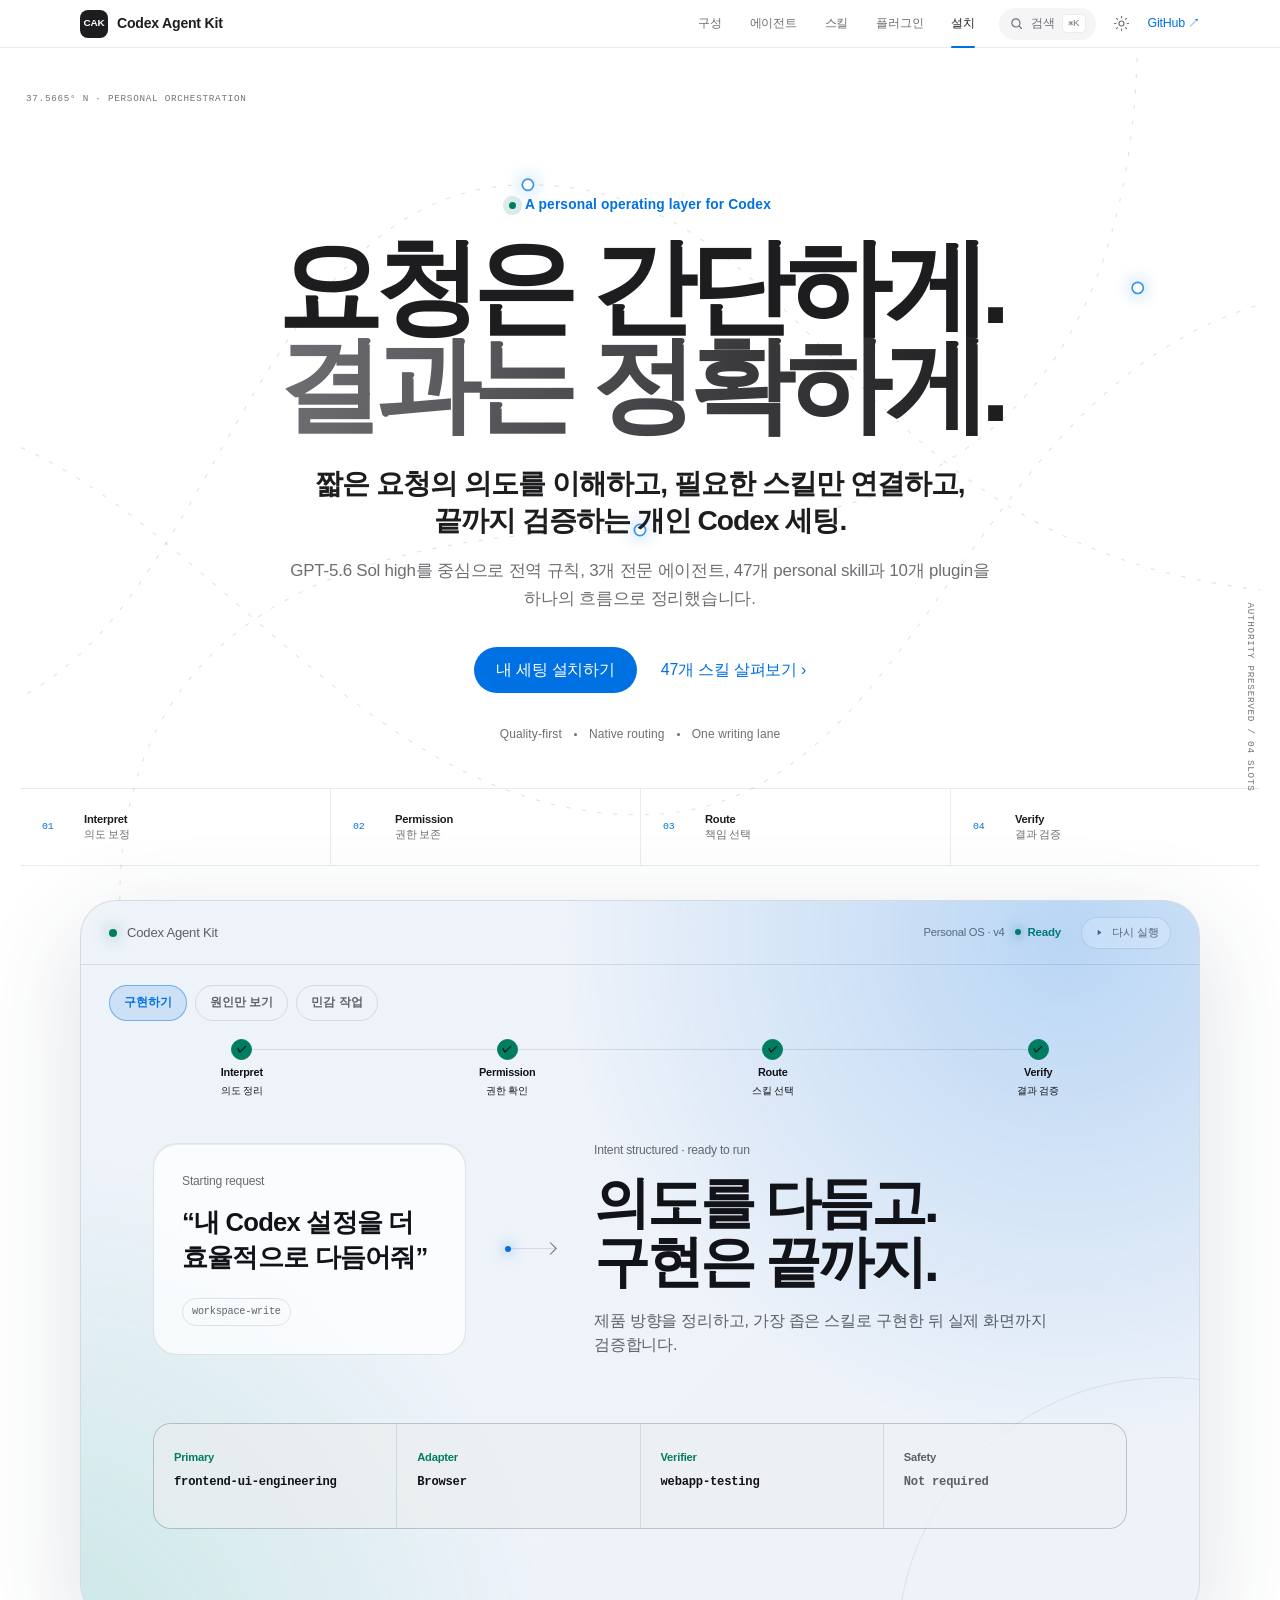
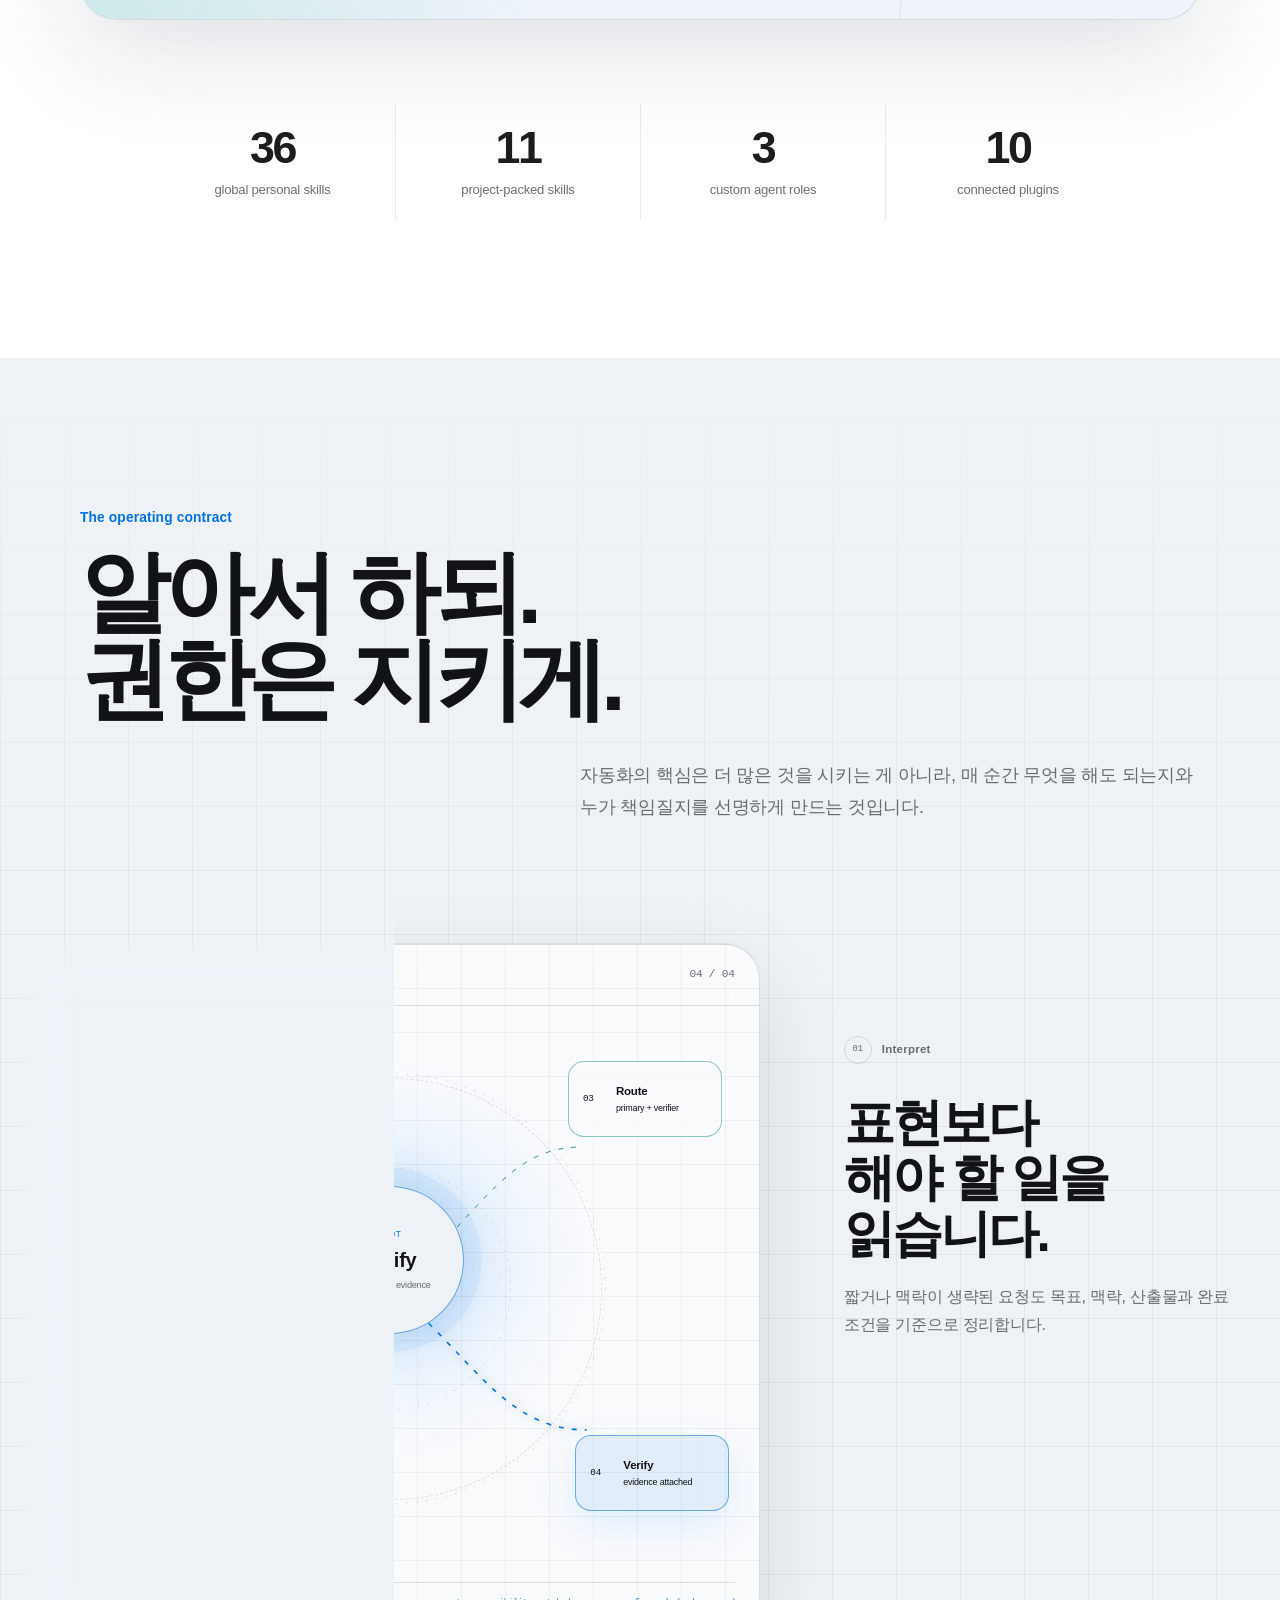
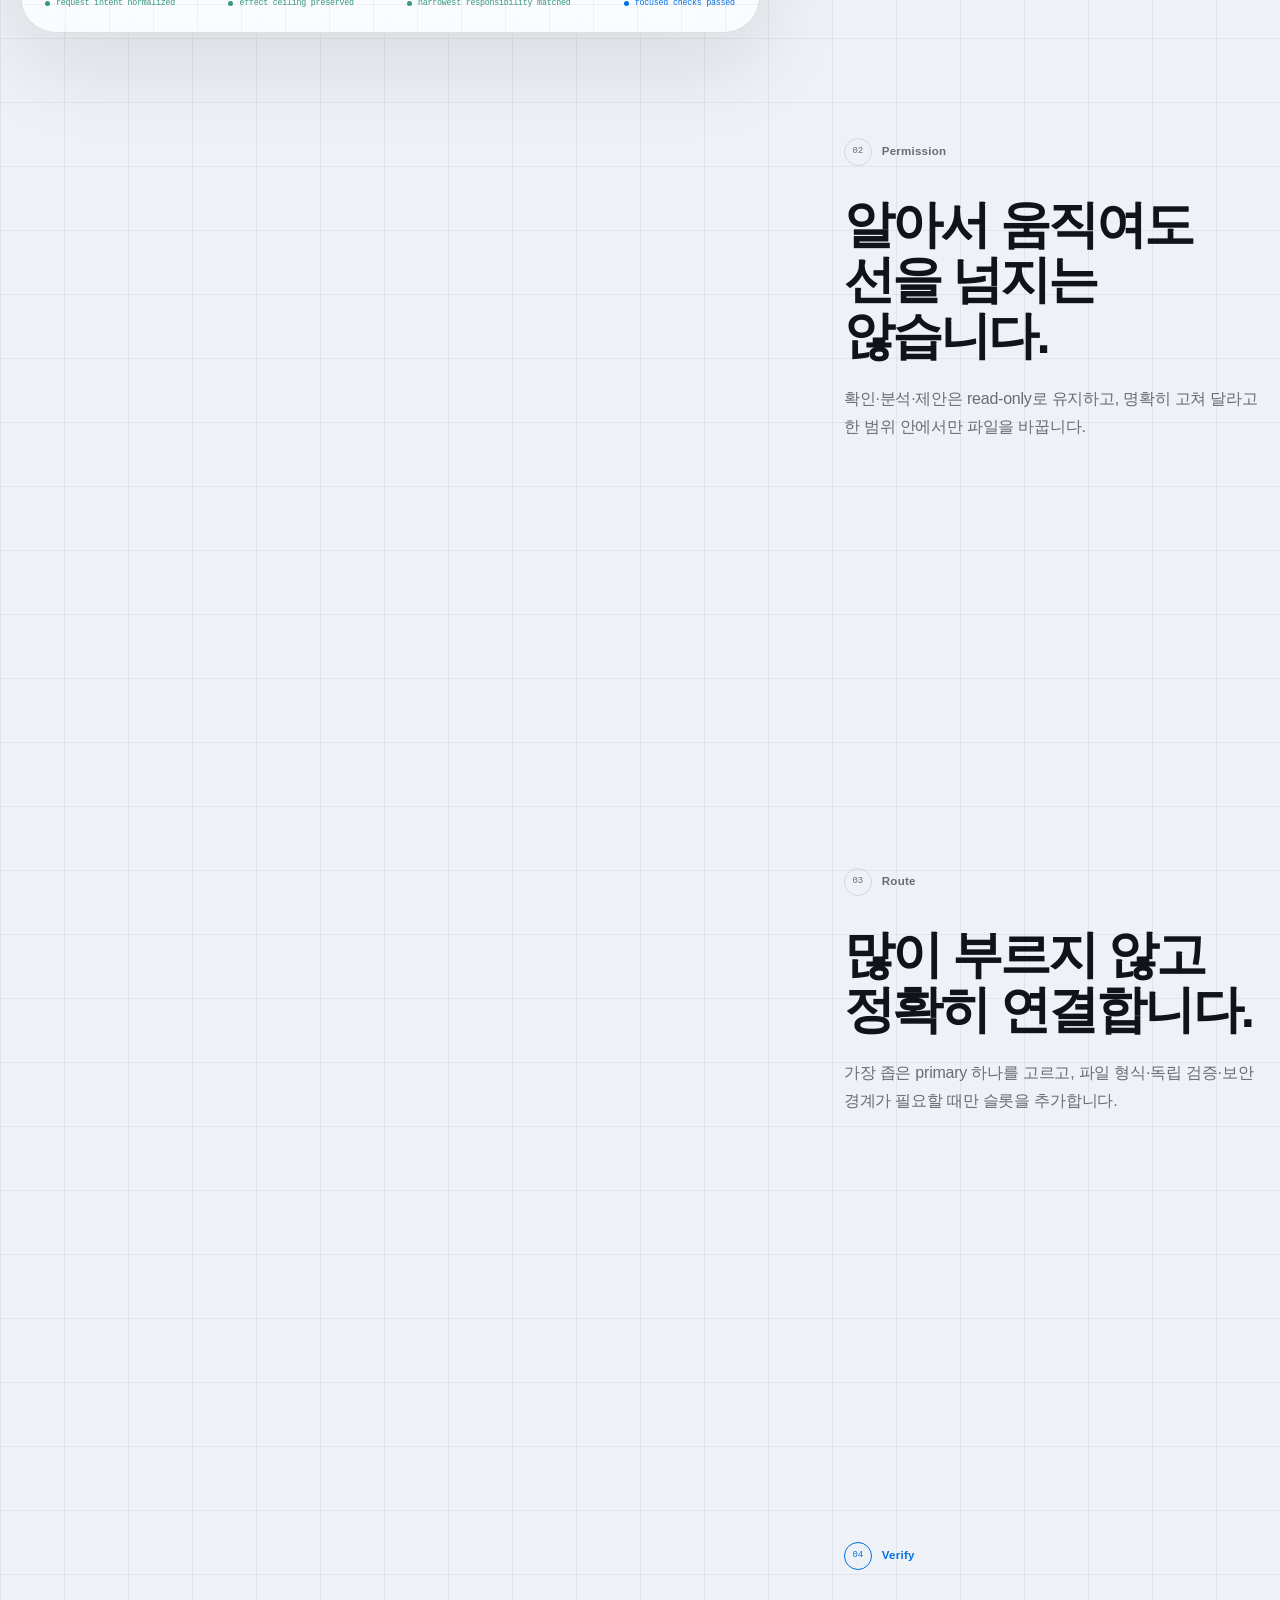
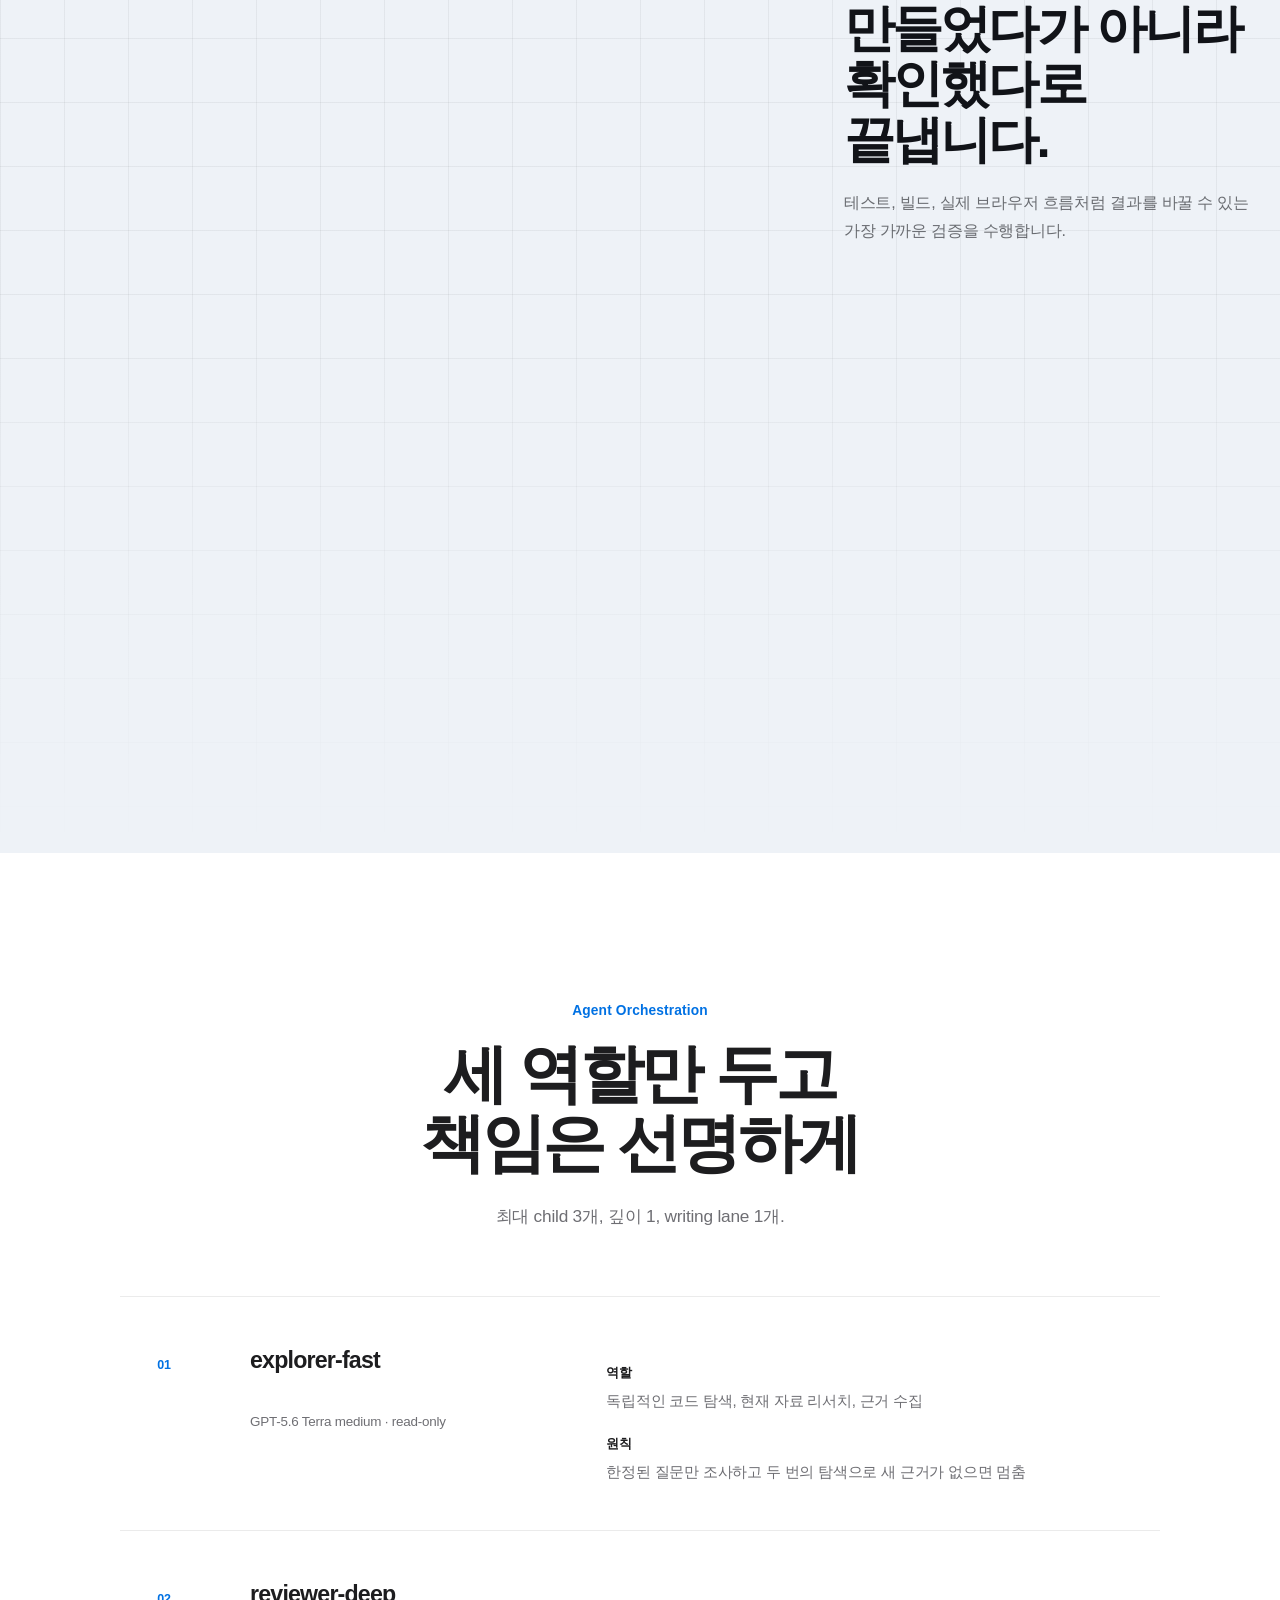
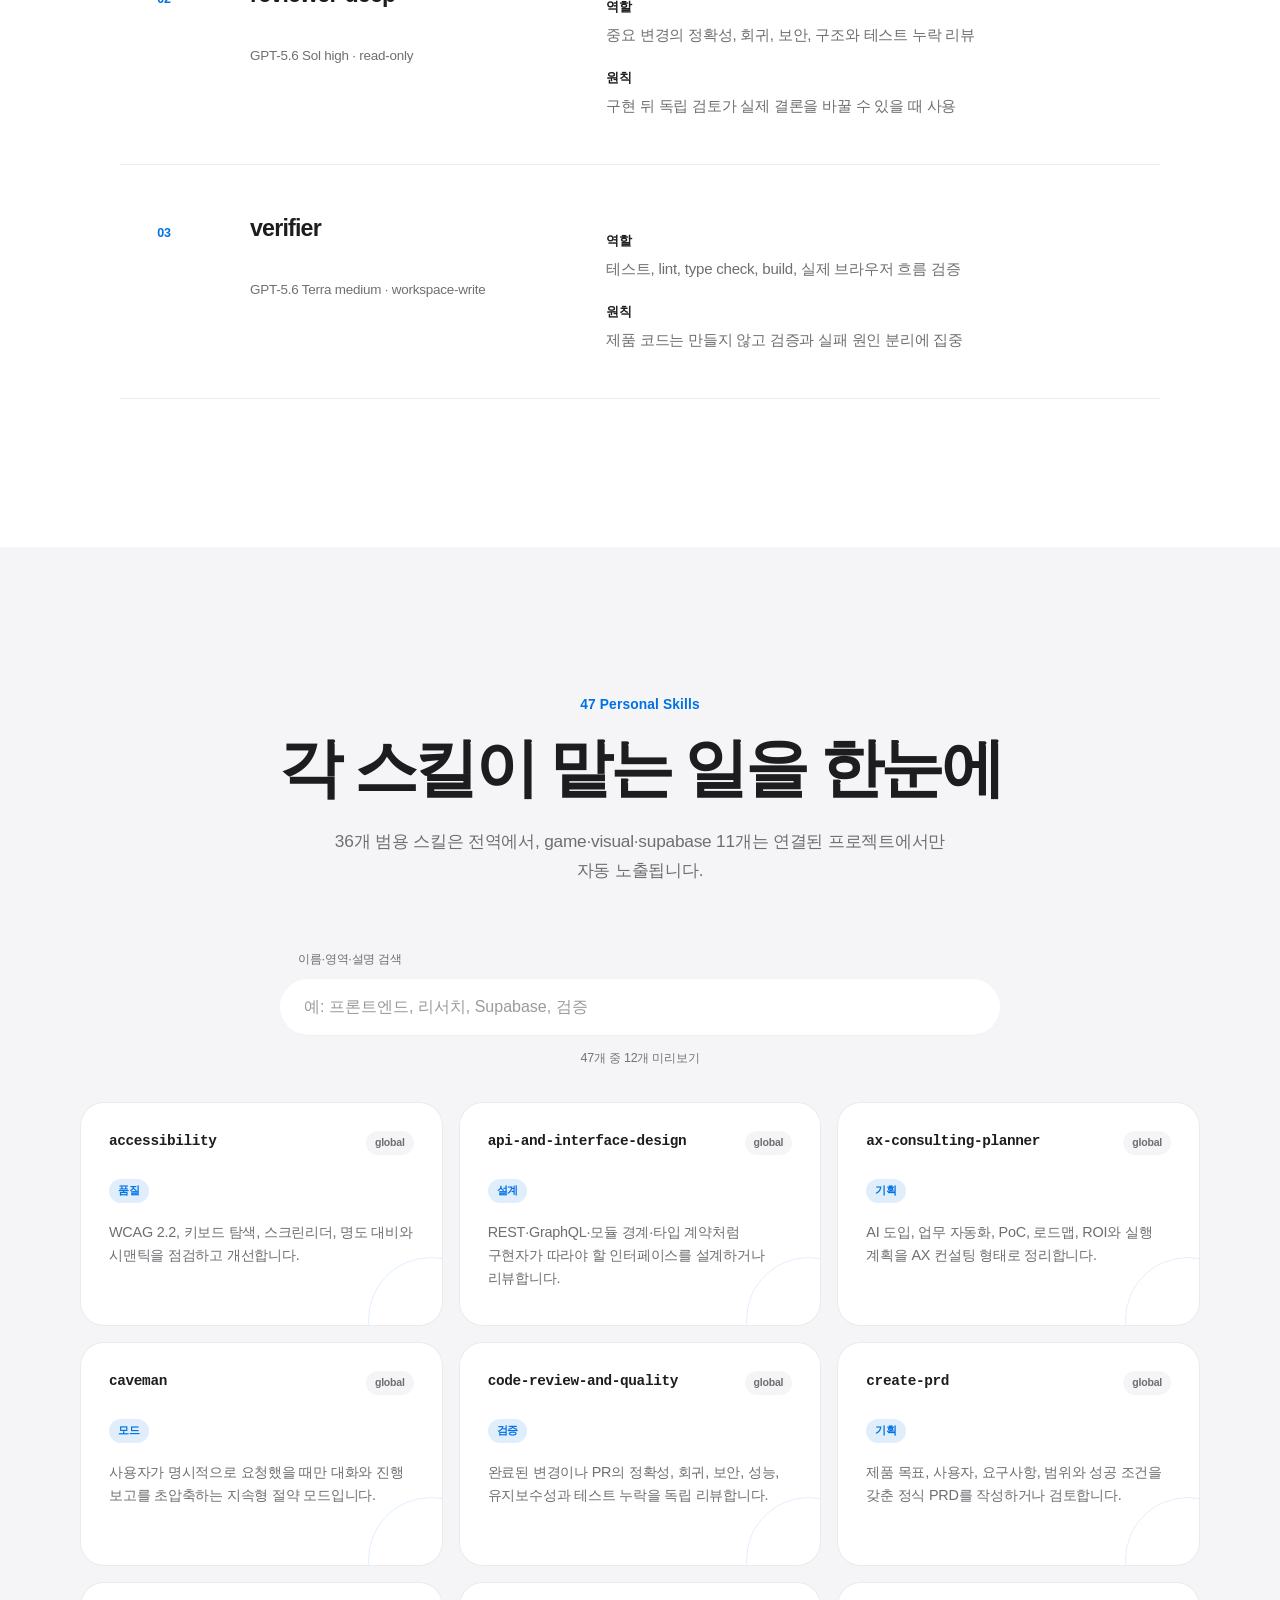
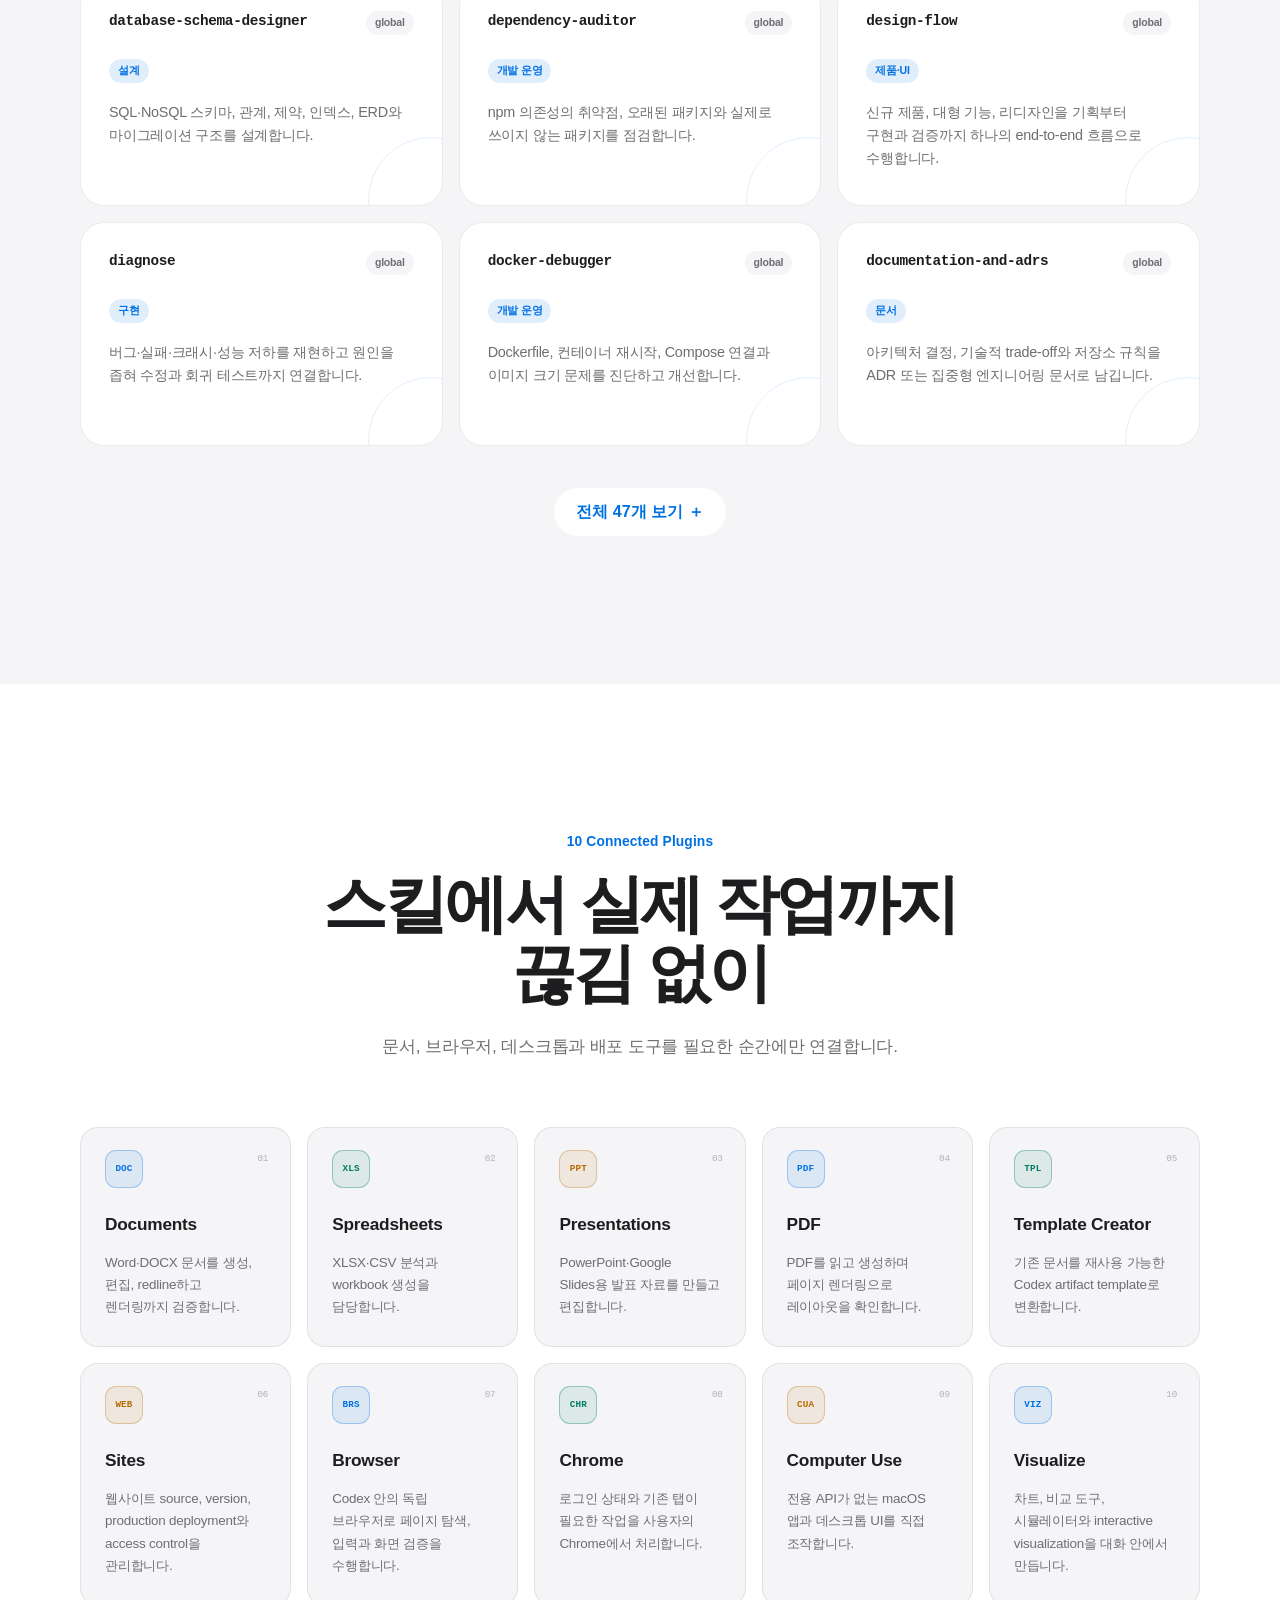
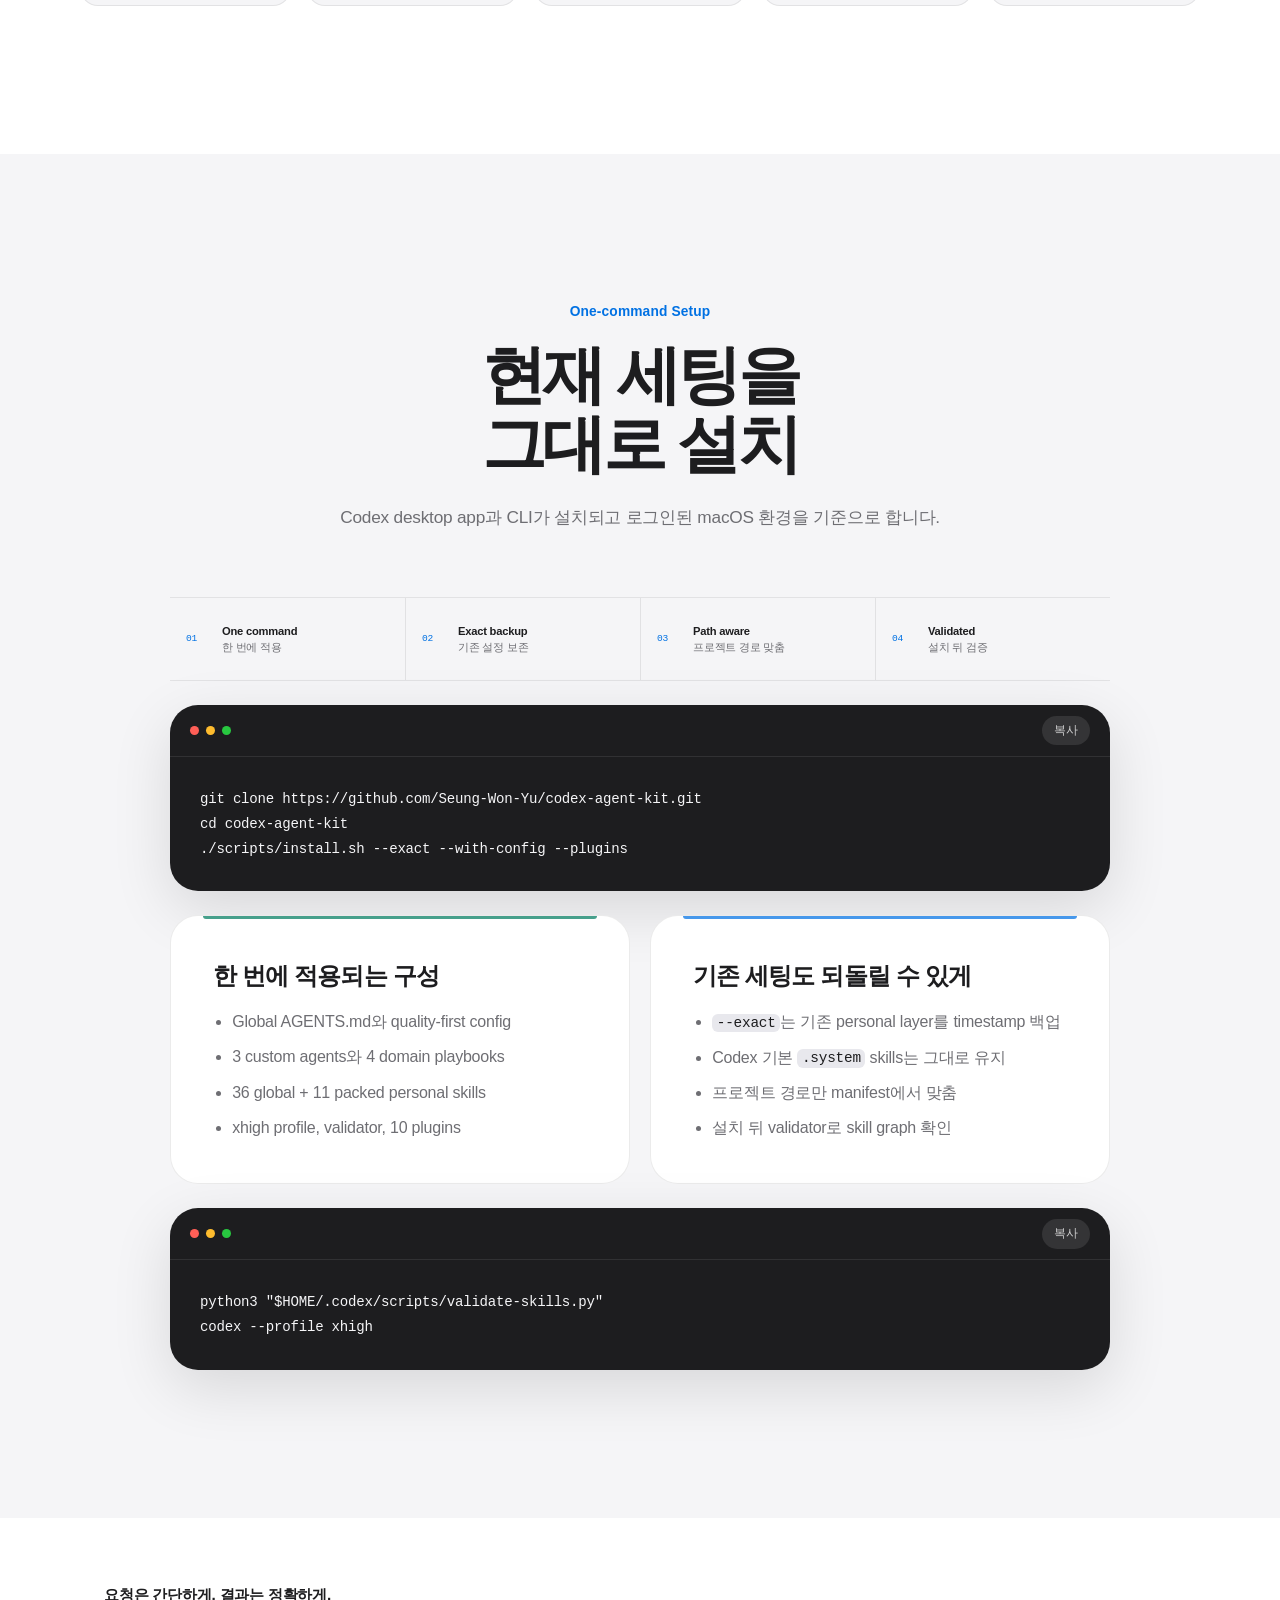
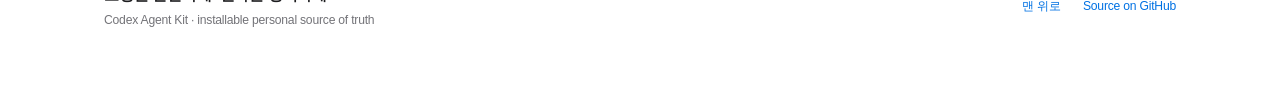
==== commit f4c53a01: "polish landing copy and responsive flow" ====
--- a/index.html
+++ b/index.html
@@ -5,20 +5,20 @@
     <meta name="viewport" content="width=device-width, initial-scale=1" />
     <meta
       name="description"
-      content="거친 요청 보정, 자동 skill routing, 제한된 병렬 에이전트와 project pack을 한 번에 설치하는 개인 Codex 설정."
+      content="짧은 요청의 의도 정리, 자동 skill routing, 제한된 병렬 에이전트와 project pack을 한 번에 설치하는 개인 Codex 설정."
     />
     <meta id="themeColor" name="theme-color" content="#ffffff" />
     <meta property="og:type" content="website" />
     <meta property="og:site_name" content="Codex Agent Kit" />
     <meta property="og:locale" content="ko_KR" />
-    <meta property="og:title" content="Codex Agent Kit | 말은 대충. 결과는 정확하게." />
+    <meta property="og:title" content="Codex Agent Kit | 요청은 간단하게. 결과는 정확하게." />
     <meta
       property="og:description"
       content="프롬프트 보정, 정확한 스킬 라우팅, 제한된 에이전트 위임을 한 번에 설치하는 개인 Codex 운영 체계."
     />
     <meta property="og:url" content="https://seung-won-yu.github.io/codex-agent-kit/" />
     <meta name="twitter:card" content="summary" />
-    <meta name="twitter:title" content="Codex Agent Kit | 말은 대충. 결과는 정확하게." />
+    <meta name="twitter:title" content="Codex Agent Kit | 요청은 간단하게. 결과는 정확하게." />
     <meta
       name="twitter:description"
       content="프롬프트 보정, 정확한 스킬 라우팅, 제한된 에이전트 위임을 한 번에 설치하는 개인 Codex 운영 체계."
@@ -134,9 +134,9 @@
           <p class="eyebrow hero-kicker" data-reveal>
             <span aria-hidden="true"></span> A personal operating layer for Codex
           </p>
-          <h1 id="hero-title" data-reveal>말은 대충.<br /><span>결과는 정확하게.</span></h1>
+          <h1 id="hero-title" data-reveal>요청은 간단하게.<br /><span>결과는 정확하게.</span></h1>
           <p class="hero-line" data-reveal>
-            거친 요청을 이해하고, 필요한 스킬만 연결하고,<br class="desktop-break" />
+            짧은 요청의 의도를 이해하고, 필요한 스킬만 연결하고,<br class="desktop-break" />
             끝까지 검증하는 개인 Codex 세팅.
           </p>
           <p class="lede" data-reveal>
@@ -187,15 +187,15 @@
         <p class="visually-hidden" id="demoStatus" aria-live="polite">요청 처리 준비됨</p>
         <div class="stage-body">
           <div class="stage-prompt">
-            <span class="stage-label">Your rough prompt</span>
-            <p id="demoPrompt">“이 랜딩 좀 개고퀄로 만들어줘”</p>
+            <span class="stage-label">Starting request</span>
+            <p id="demoPrompt">“내 Codex 설정을 더 효율적으로 다듬어줘”</p>
             <span class="stage-permission" id="demoPermission">workspace-write</span>
           </div>
           <div class="stage-arrow" aria-hidden="true">
             <span></span>
           </div>
           <div class="stage-result" id="demoResult" aria-live="polite">
-            <span class="stage-label">Quietly corrected · ready to run</span>
+            <span class="stage-label">Intent structured · ready to run</span>
             <h2 id="demoTitle">의도를 다듬고.<br />구현은 끝까지.</h2>
             <p id="demoSummary">제품 방향을 정리하고, 가장 좁은 스킬로 구현한 뒤 실제 화면까지 검증합니다.</p>
           </div>
@@ -226,7 +226,7 @@
       <section id="setup" class="system-story" aria-labelledby="story-title">
         <div class="story-intro">
           <p class="eyebrow">The operating contract</p>
-          <h2 id="story-title">알아서 하되.<br />함부로 하지는 않게.</h2>
+          <h2 id="story-title">알아서 하되.<br />권한은 지키게.</h2>
           <p>
             자동화의 핵심은 더 많은 것을 시키는 게 아니라, 매 순간 무엇을 해도 되는지와
             누가 책임질지를 선명하게 만드는 것입니다.
@@ -265,7 +265,7 @@
                 <span>04</span><b>Verify</b><em>evidence attached</em>
               </div>
               <div class="story-log" aria-hidden="true">
-                <span data-story-log="intent"><i></i> rough prompt normalized</span>
+                <span data-story-log="intent"><i></i> request intent normalized</span>
                 <span data-story-log="permission"><i></i> effect ceiling preserved</span>
                 <span data-story-log="route"><i></i> narrowest responsibility matched</span>
                 <span data-story-log="verify"><i></i> focused checks passed</span>
@@ -277,8 +277,8 @@
               <button type="button" data-story-trigger aria-pressed="true">
                 <span>01</span><strong>Interpret</strong>
               </button>
-              <h3>말투가 아니라<br />해야 할 일을 읽습니다.</h3>
-              <p>짧고 거칠거나 한국어·영어가 섞여도 목표, 맥락, 산출물과 완료 조건만 조용히 정리합니다.</p>
+              <h3>표현보다<br />해야 할 일을 읽습니다.</h3>
+              <p>짧거나 맥락이 생략된 요청도 목표, 맥락, 산출물과 완료 조건을 기준으로 정리합니다.</p>
             </article>
             <article class="story-chapter" data-story-key="permission">
               <button type="button" data-story-trigger aria-pressed="false">
@@ -308,7 +308,7 @@
       <section id="agents" class="section-grid" aria-labelledby="agents-title">
         <div class="section-heading">
           <p class="eyebrow">Agent Orchestration</p>
-          <h2 id="agents-title">세 역할만 두고 책임을 선명하게</h2>
+          <h2 id="agents-title">세 역할만 두고<br />책임은 선명하게</h2>
           <p class="section-note">최대 child 3개, 깊이 1, writing lane 1개.</p>
         </div>
         <div class="layer-list">
@@ -383,7 +383,8 @@
       <section id="plugins" class="section-grid" aria-labelledby="plugins-title">
         <div class="section-heading">
           <p class="eyebrow">10 Connected Plugins</p>
-          <h2 id="plugins-title">스킬이 실제 도구와 파일 작업으로 이어지게</h2>
+          <h2 id="plugins-title">스킬에서 실제 작업까지<br />끊김 없이</h2>
+          <p class="section-note">문서, 브라우저, 데스크톱과 배포 도구를 필요한 순간에만 연결합니다.</p>
         </div>
         <div class="catalog-grid">
           <section><span class="plugin-mark" aria-hidden="true">DOC</span><h3>Documents</h3><p>Word·DOCX 문서를 생성, 편집, redline하고 렌더링까지 검증합니다.</p></section>
@@ -402,10 +403,16 @@
       <section id="install" class="section-grid section-tint" aria-labelledby="install-title">
         <div class="section-heading">
           <p class="eyebrow">One-command Setup</p>
-          <h2 id="install-title">저장소의 현재 상태를 그대로 설치</h2>
+          <h2 id="install-title">현재 세팅을<br />그대로 설치</h2>
           <p class="section-note">Codex desktop app과 CLI가 설치되고 로그인된 macOS 환경을 기준으로 합니다.</p>
         </div>
         <div class="content-stack">
+          <div class="install-meta" aria-label="설치 흐름 특징">
+            <span><i>01</i><strong>One command</strong><em>한 번에 적용</em></span>
+            <span><i>02</i><strong>Exact backup</strong><em>기존 설정 보존</em></span>
+            <span><i>03</i><strong>Path aware</strong><em>프로젝트 경로 맞춤</em></span>
+            <span><i>04</i><strong>Validated</strong><em>설치 뒤 검증</em></span>
+          </div>
           <div class="terminal">
             <div class="terminal-bar">
               <span></span><span></span><span></span>
@@ -451,7 +458,7 @@
 
     <footer class="footer">
       <div>
-        <strong>말은 대충. 결과는 정확하게.</strong>
+        <strong>요청은 간단하게. 결과는 정확하게.</strong>
         <span>Codex Agent Kit · installable personal source of truth</span>
       </div>
       <nav aria-label="푸터 링크">
--- a/assets/app.css
+++ b/assets/app.css
@@ -525,7 +525,7 @@
 .hero {
   position: relative;
   width: min(1240px, calc(100% - 40px));
-  min-height: 810px;
+  min-height: max(760px, calc(100svh - 48px));
   display: grid;
   place-items: center;
   margin: 0 auto;
@@ -785,7 +785,7 @@
 .product-stage {
   position: relative;
   width: min(var(--page), calc(100% - 40px));
-  min-height: 810px;
+  min-height: 720px;
   margin: 0 auto;
   overflow: hidden;
   border: 1px solid var(--stage-line);
@@ -1781,8 +1781,10 @@
 }
 
 .layer-list {
+  max-width: 1040px;
   display: grid;
   gap: 0;
+  margin: 0 auto;
   border-top: 1px solid var(--line);
 }
 
@@ -1794,7 +1796,15 @@
   border-bottom: 1px solid var(--line);
   border-radius: 0;
   background: transparent;
-  padding: 42px 0;
+  padding: 46px 22px;
+  transition:
+    background-color var(--motion-fast) ease,
+    transform var(--motion-fast) var(--ease-premium);
+}
+
+.layer-item:hover {
+  background: color-mix(in srgb, var(--surface), transparent 36%);
+  transform: translateX(4px);
 }
 
 .layer-index {
@@ -1808,6 +1818,16 @@
   color: var(--blue);
   font-size: 0.78rem;
   font-weight: 650;
+  transition:
+    background-color var(--motion-fast) ease,
+    color var(--motion-fast) ease,
+    transform var(--motion-fast) var(--ease-premium);
+}
+
+.layer-item:hover .layer-index {
+  background: var(--blue);
+  color: #fff;
+  transform: scale(1.04);
 }
 
 .layer-item > div {
@@ -1900,11 +1920,42 @@
 }
 
 .skill-card {
+  position: relative;
   min-height: 224px;
+  overflow: hidden;
   border: 1px solid var(--line);
   border-radius: 24px;
   background: var(--white);
   padding: 28px;
+  transition:
+    border-color var(--motion-fast) ease,
+    box-shadow var(--motion-fast) ease,
+    transform var(--motion-fast) var(--ease-premium);
+}
+
+.skill-card::after {
+  position: absolute;
+  right: -52px;
+  bottom: -58px;
+  width: 124px;
+  height: 124px;
+  border: 1px solid color-mix(in srgb, var(--blue), transparent 88%);
+  border-radius: 50%;
+  content: "";
+  transition:
+    border-color var(--motion-fast) ease,
+    transform var(--motion-fast) var(--ease-premium);
+}
+
+.skill-card:hover {
+  border-color: color-mix(in srgb, var(--blue), transparent 68%);
+  box-shadow: var(--shadow-soft);
+  transform: translateY(-4px);
+}
+
+.skill-card:hover::after {
+  border-color: color-mix(in srgb, var(--blue), transparent 70%);
+  transform: scale(1.12);
 }
 
 .skill-card.is-hidden {
@@ -1990,14 +2041,39 @@
   display: grid;
   grid-template-columns: repeat(5, minmax(0, 1fr));
   gap: 16px;
+  counter-reset: plugin-card;
 }
 
 .catalog-grid section {
+  position: relative;
   min-height: 188px;
+  overflow: hidden;
   border: 1px solid var(--line);
   border-radius: var(--radius-small);
   background: var(--surface);
   padding: 22px 24px 28px;
+  counter-increment: plugin-card;
+  transition:
+    border-color var(--motion-fast) ease,
+    box-shadow var(--motion-fast) ease,
+    transform var(--motion-fast) var(--ease-premium);
+}
+
+.catalog-grid section::after {
+  position: absolute;
+  top: 24px;
+  right: 22px;
+  color: var(--subtle);
+  content: counter(plugin-card, decimal-leading-zero);
+  font-family: "SFMono-Regular", Consolas, "Liberation Mono", monospace;
+  font-size: 0.58rem;
+  opacity: 0.52;
+}
+
+.catalog-grid section:hover {
+  border-color: color-mix(in srgb, var(--blue), transparent 66%);
+  box-shadow: var(--shadow-soft);
+  transform: translateY(-4px);
 }
 
 .plugin-mark {
@@ -2048,6 +2124,52 @@
   margin: 0 auto;
 }
 
+.install-meta {
+  display: grid;
+  grid-template-columns: repeat(4, minmax(0, 1fr));
+  border-top: 1px solid var(--line);
+  border-bottom: 1px solid var(--line);
+}
+
+.install-meta > span {
+  min-height: 82px;
+  display: grid;
+  grid-template-columns: 28px 1fr;
+  align-content: center;
+  column-gap: 8px;
+  padding: 0 16px;
+}
+
+.install-meta > span + span {
+  border-left: 1px solid var(--line);
+}
+
+.install-meta i {
+  grid-row: 1 / span 2;
+  align-self: center;
+  color: var(--blue);
+  font-family: "SFMono-Regular", Consolas, "Liberation Mono", monospace;
+  font-size: 0.6rem;
+  font-style: normal;
+}
+
+.install-meta strong,
+.install-meta em {
+  display: block;
+  font-size: 0.7rem;
+  font-style: normal;
+  line-height: 1.45;
+}
+
+.install-meta strong {
+  color: var(--ink);
+  font-weight: 650;
+}
+
+.install-meta em {
+  color: var(--muted);
+}
+
 .terminal {
   overflow: hidden;
   border-radius: var(--radius-medium);
@@ -2359,7 +2481,7 @@
   }
 
   .hero {
-    min-height: 790px;
+    min-height: max(790px, calc(100svh - 48px));
     padding: 86px 0 150px;
   }
 
@@ -2612,7 +2734,7 @@
   }
 
   .hero {
-    min-height: 760px;
+    min-height: max(760px, calc(100svh - 48px));
     padding-bottom: 170px;
   }
 
@@ -2811,7 +2933,7 @@
 
   .story-node {
     width: 112px;
-    min-height: 62px;
+    min-height: 68px;
     grid-template-columns: 20px 1fr;
     padding: 9px 10px;
   }
@@ -2821,10 +2943,9 @@
   }
 
   .story-node em {
-    max-width: 80px;
-    overflow: hidden;
     font-size: 0.48rem;
-    text-overflow: ellipsis;
+    line-height: 1.25;
+    white-space: normal;
   }
 
   .story-node-intent {
@@ -2853,7 +2974,8 @@
   }
 
   .story-chapter {
-    min-height: 74vh;
+    min-height: max(440px, 58vh);
+    padding: 56px 0 42px;
     background: linear-gradient(to bottom, transparent 0%, var(--story-bg) 58%, var(--story-bg) 100%);
   }
 
@@ -2863,7 +2985,11 @@
 
   .layer-item {
     display: block;
-    padding: 30px;
+    padding: 34px 16px;
+  }
+
+  .layer-item:hover {
+    transform: none;
   }
 
   .layer-index {
@@ -2876,6 +3002,24 @@
 
   .skill-scope {
     margin-top: 12px;
+  }
+
+  .install-meta {
+    grid-template-columns: repeat(2, minmax(0, 1fr));
+  }
+
+  .install-meta > span {
+    min-height: 74px;
+    padding-inline: 12px;
+  }
+
+  .install-meta > span:nth-child(3) {
+    border-top: 1px solid var(--line);
+    border-left: 0;
+  }
+
+  .install-meta > span:nth-child(4) {
+    border-top: 1px solid var(--line);
   }
 
   pre {
@@ -2896,7 +3040,41 @@
 
 @media (max-width: 480px) {
   .catalog-grid {
+    grid-template-columns: repeat(2, minmax(0, 1fr));
+    gap: 10px;
+  }
+
+  .catalog-grid section {
+    min-height: 208px;
+    padding: 18px 16px 22px;
+  }
+
+  .catalog-grid section::after {
+    top: 20px;
+    right: 16px;
+  }
+
+  .plugin-mark {
+    margin-bottom: 22px;
+  }
+
+  .catalog-grid h3 {
+    font-size: 0.98rem;
+  }
+
+  .catalog-grid p {
+    font-size: 0.76rem;
+    line-height: 1.58;
+  }
+}
+
+@media (max-width: 359px) {
+  .catalog-grid {
     grid-template-columns: 1fr;
+  }
+
+  .catalog-grid section {
+    min-height: 184px;
   }
 }
 
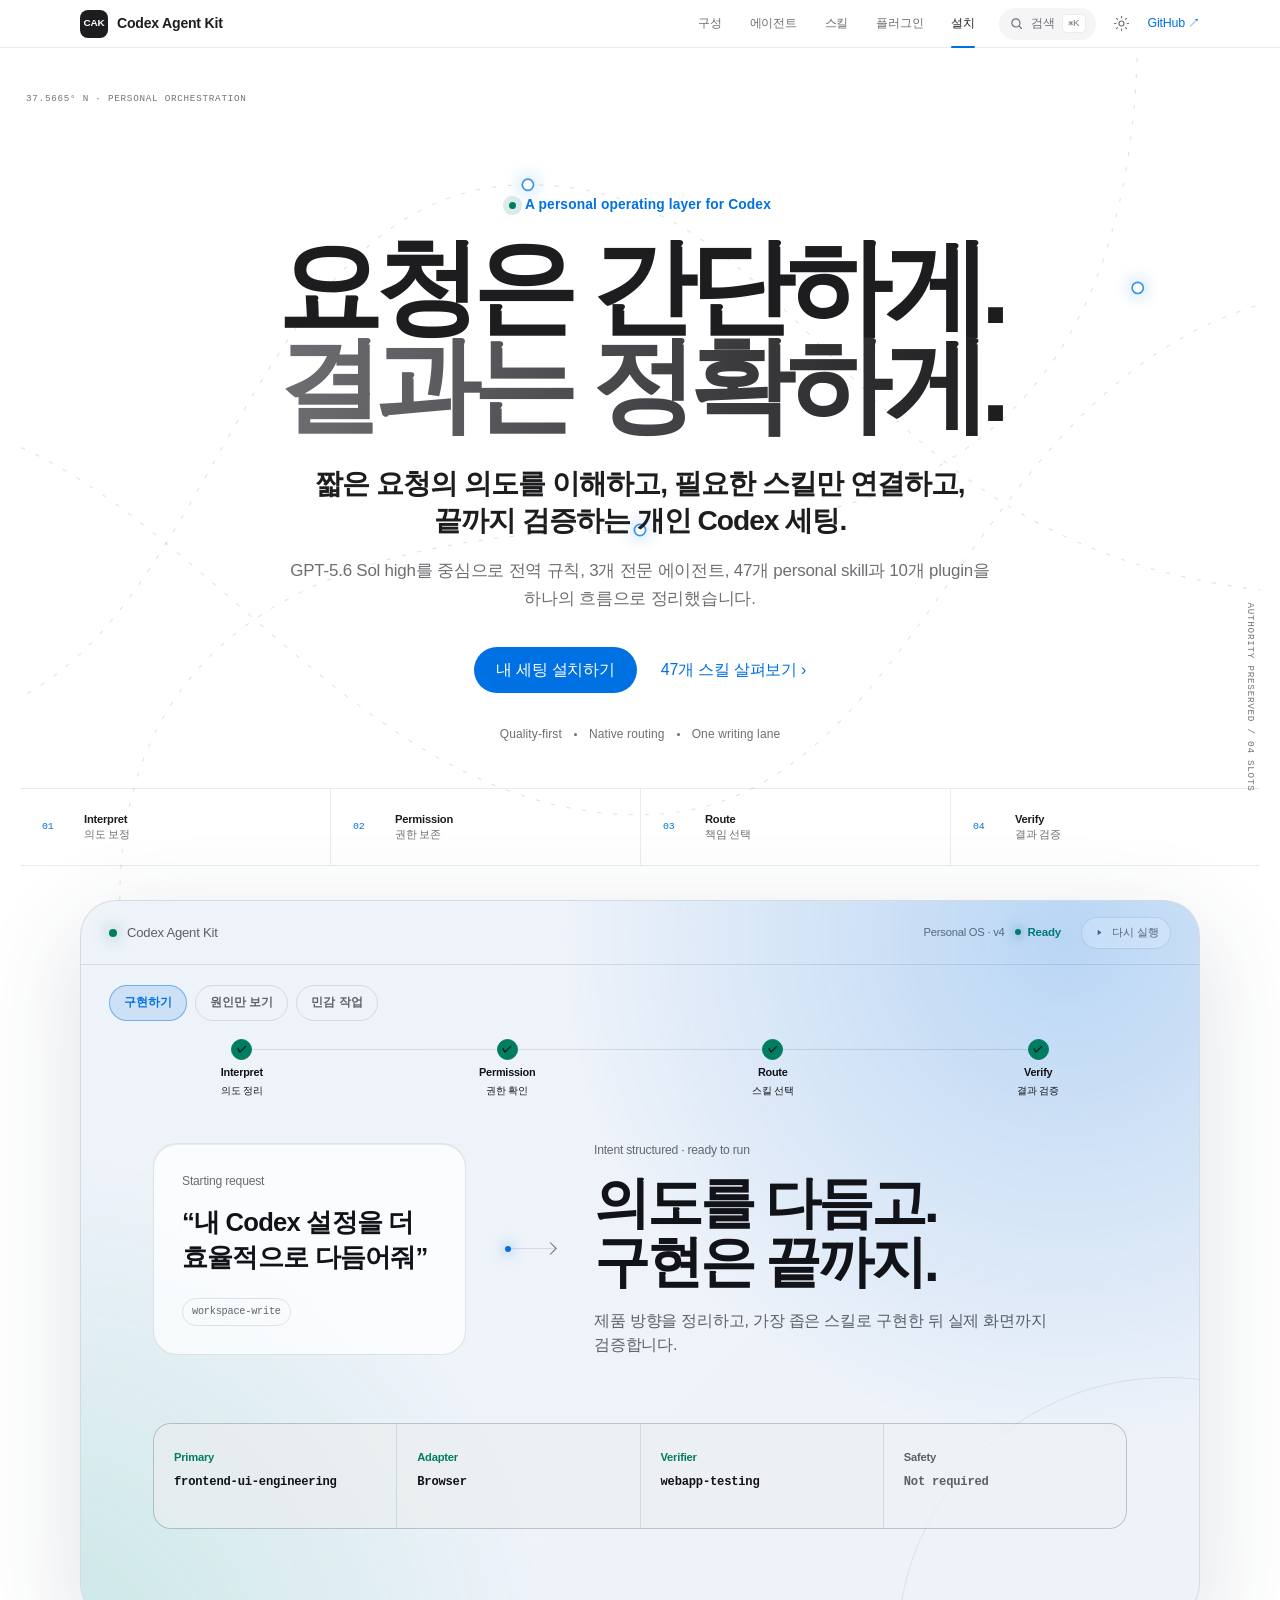
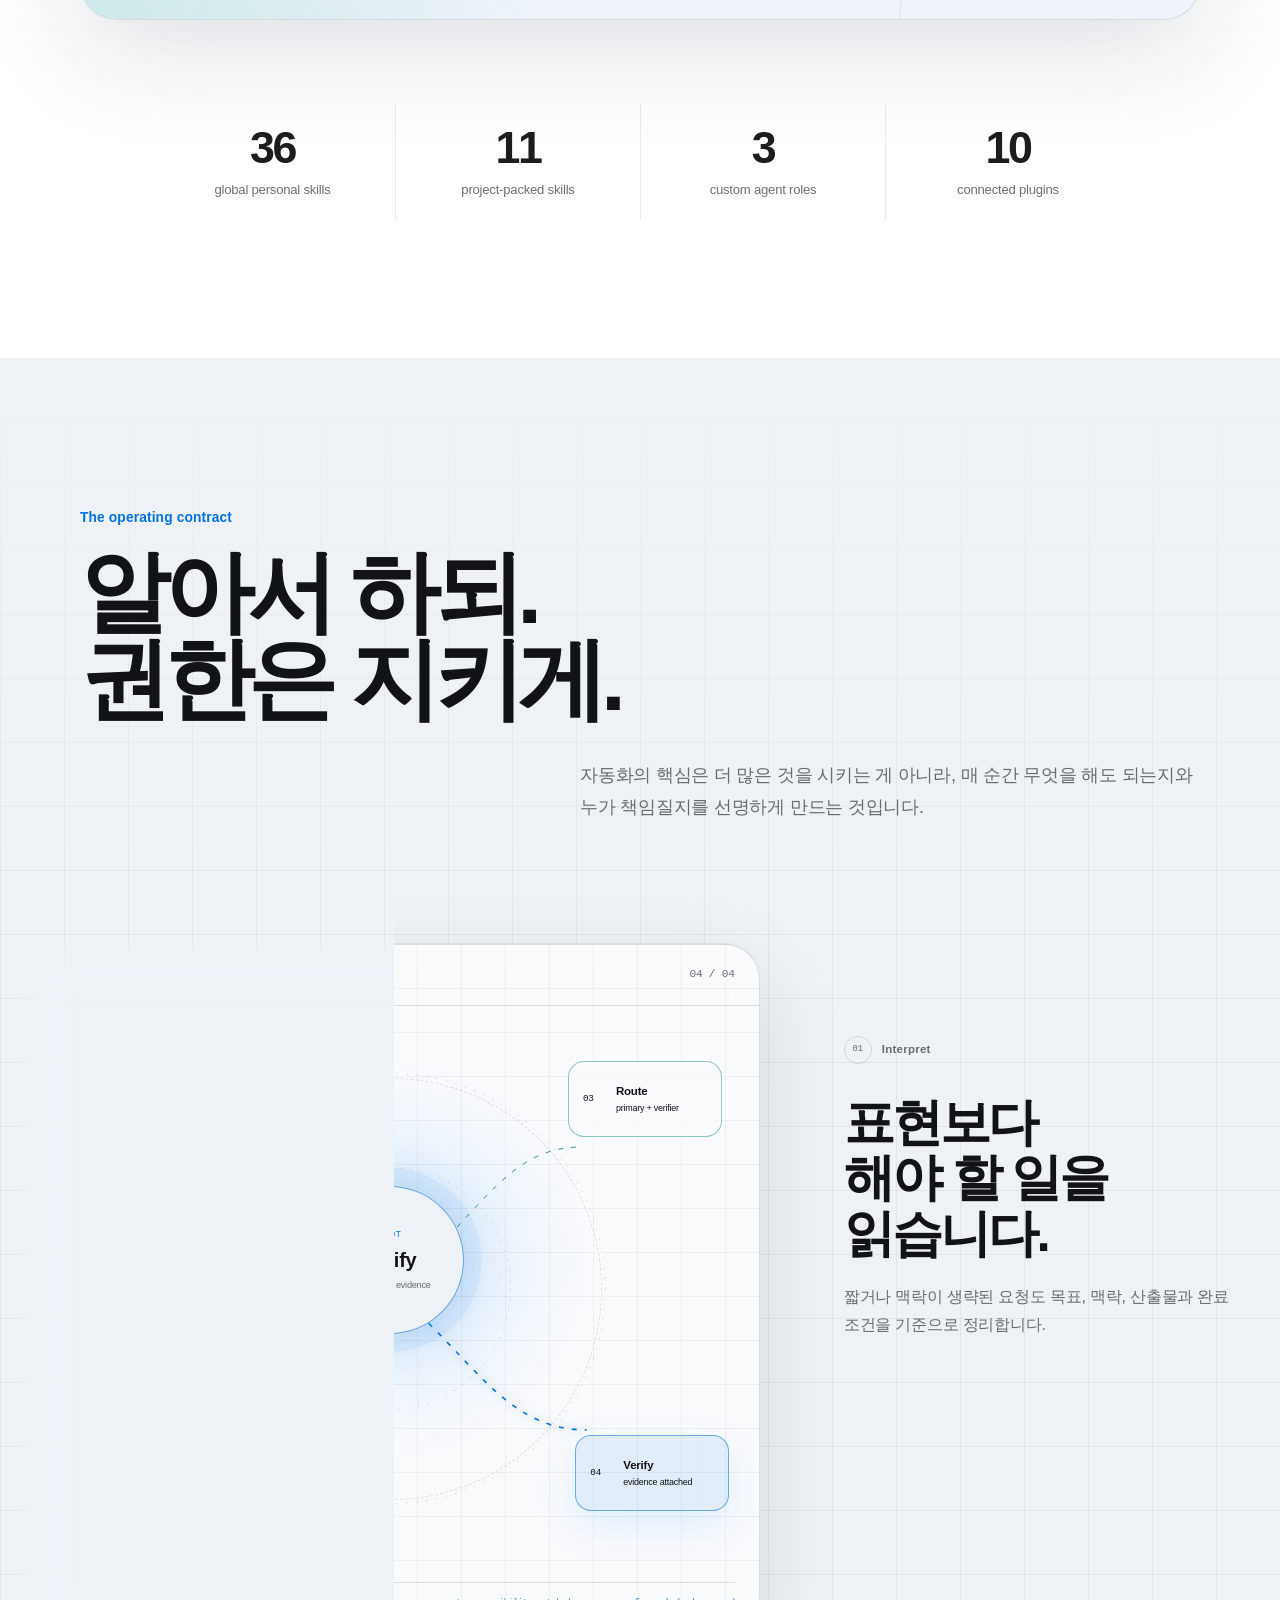
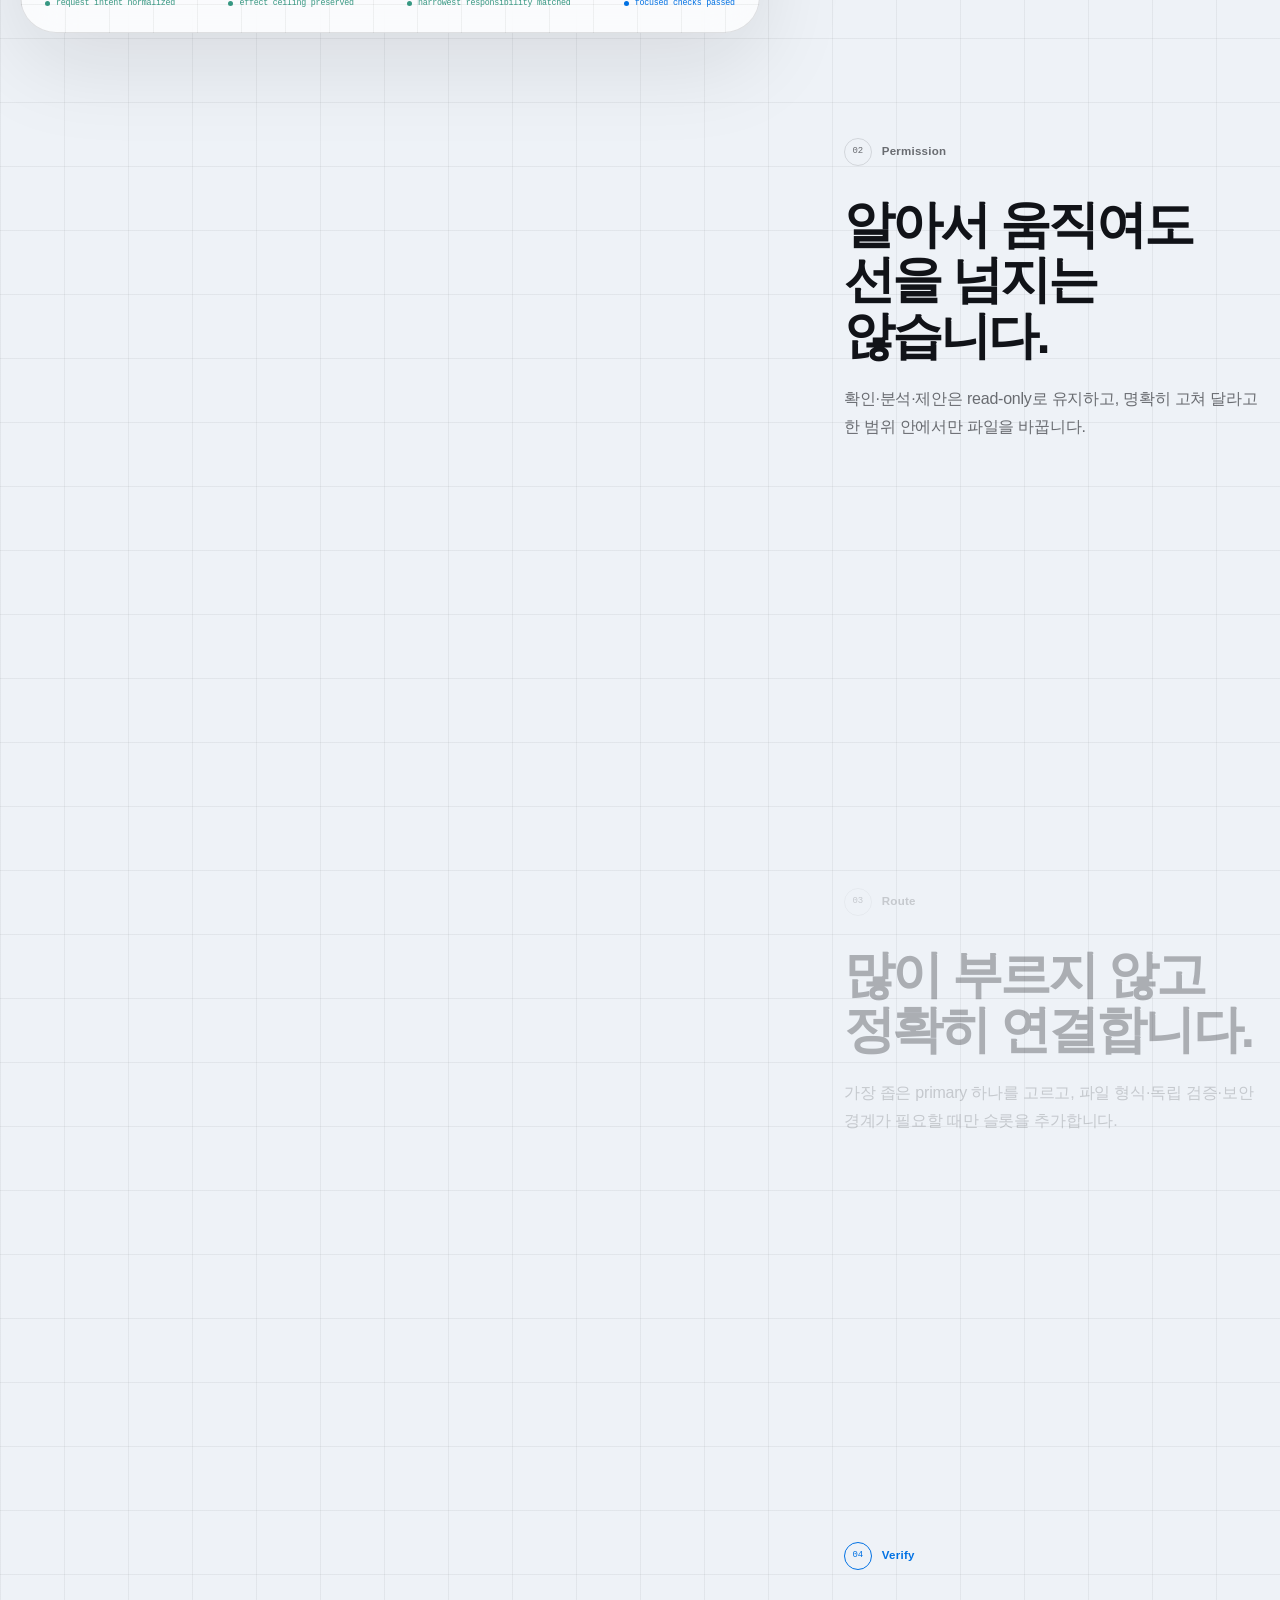
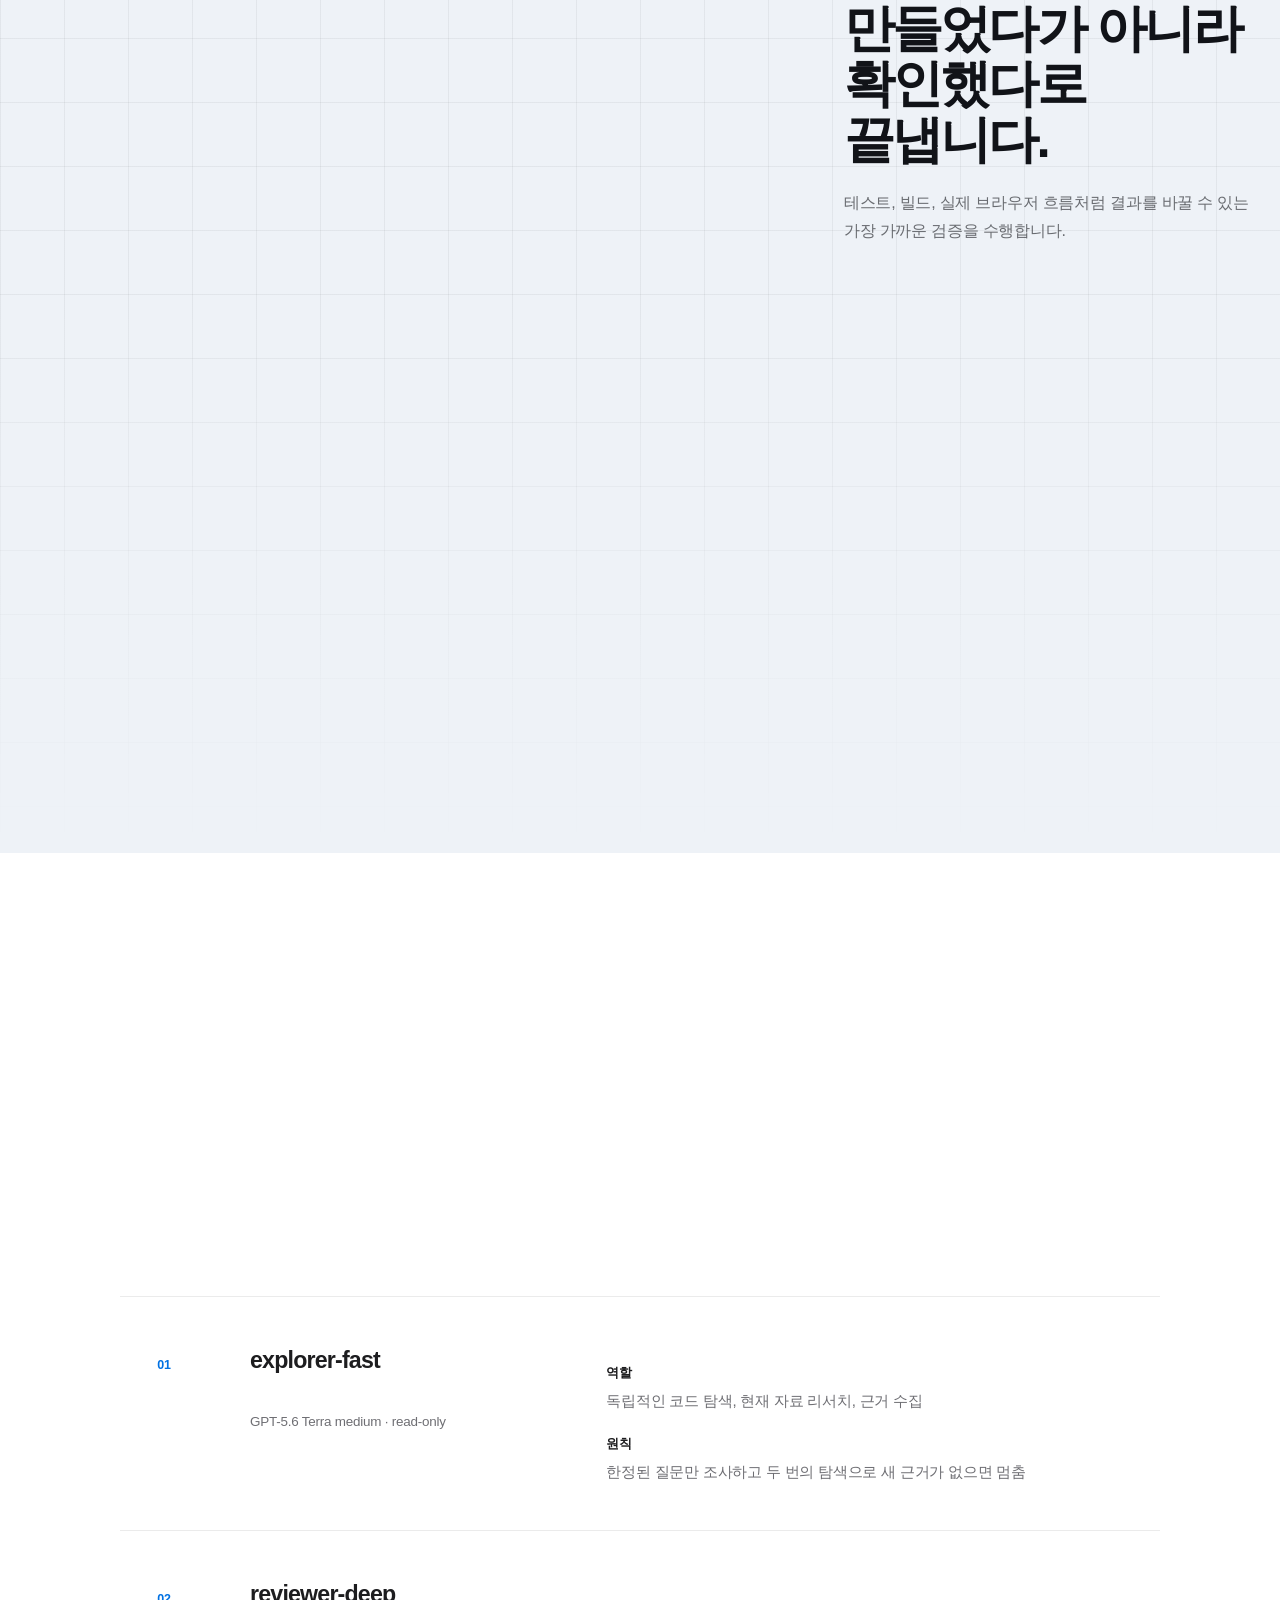
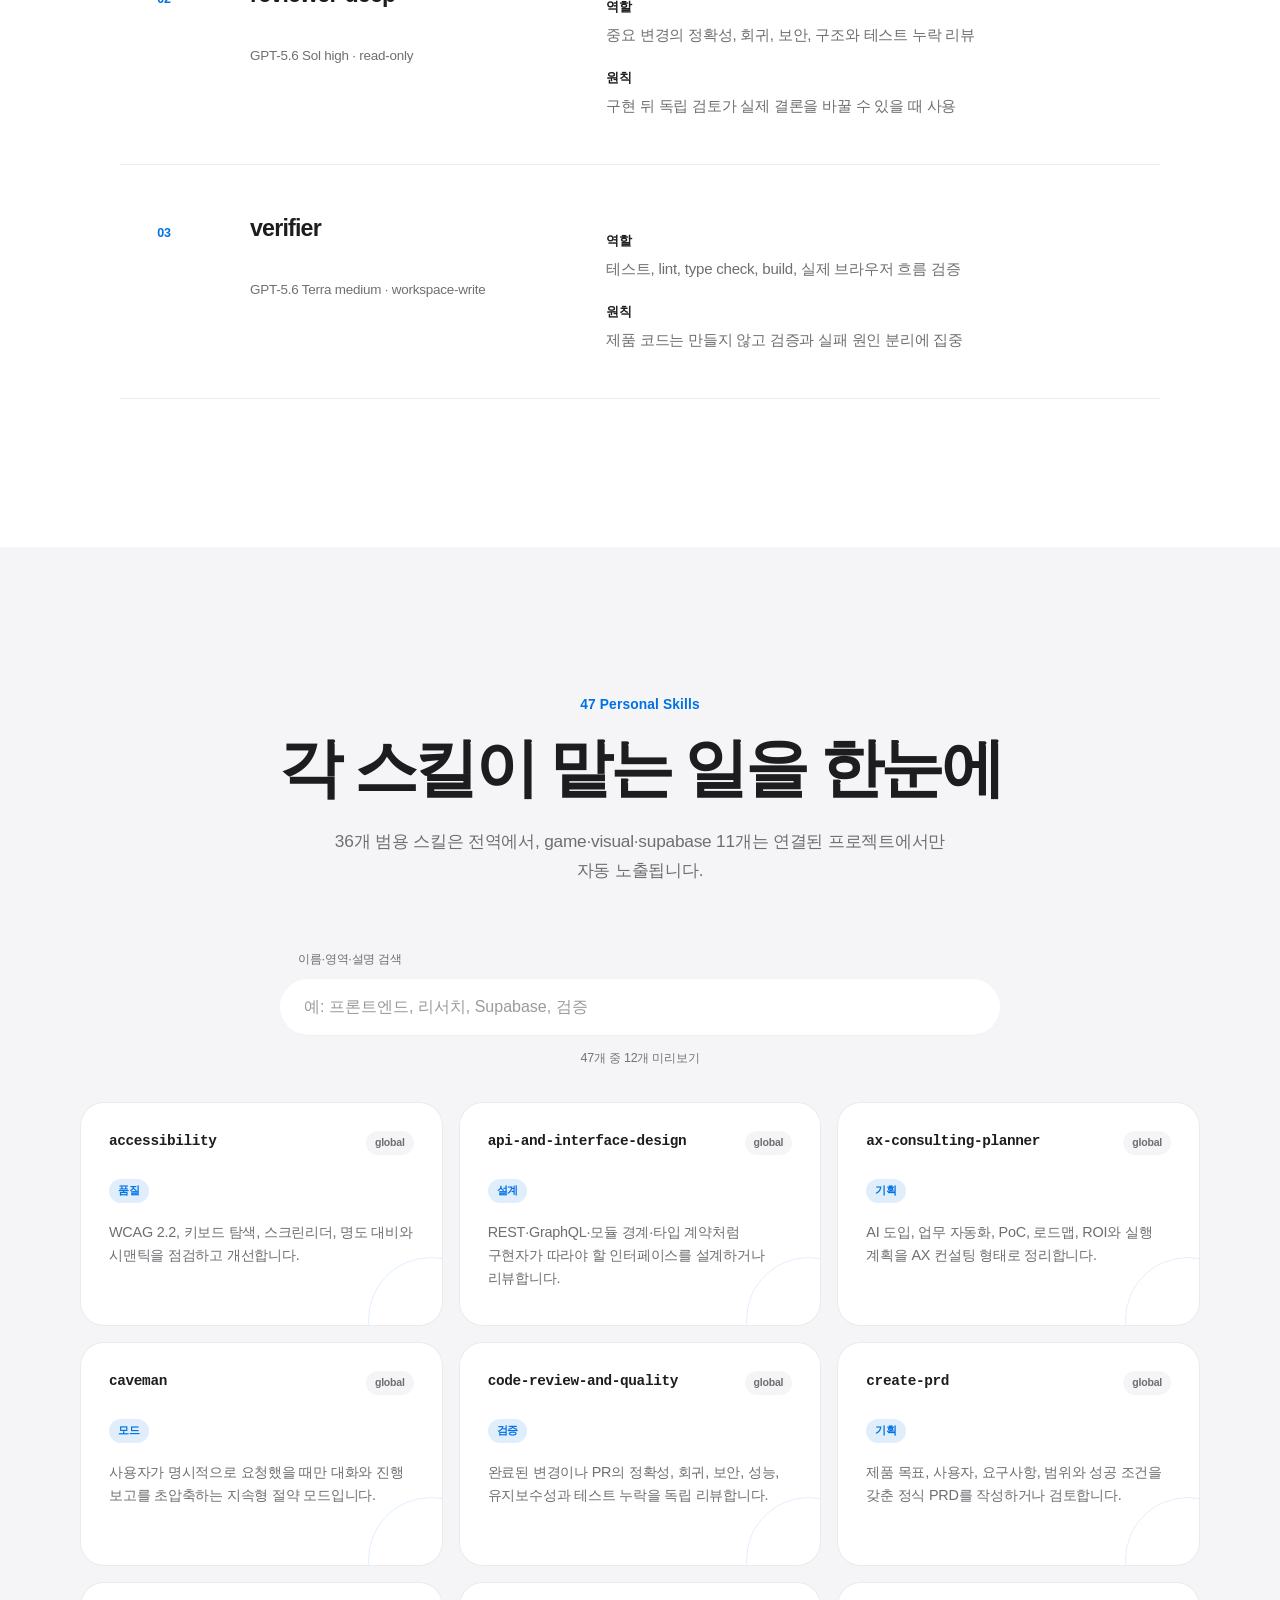
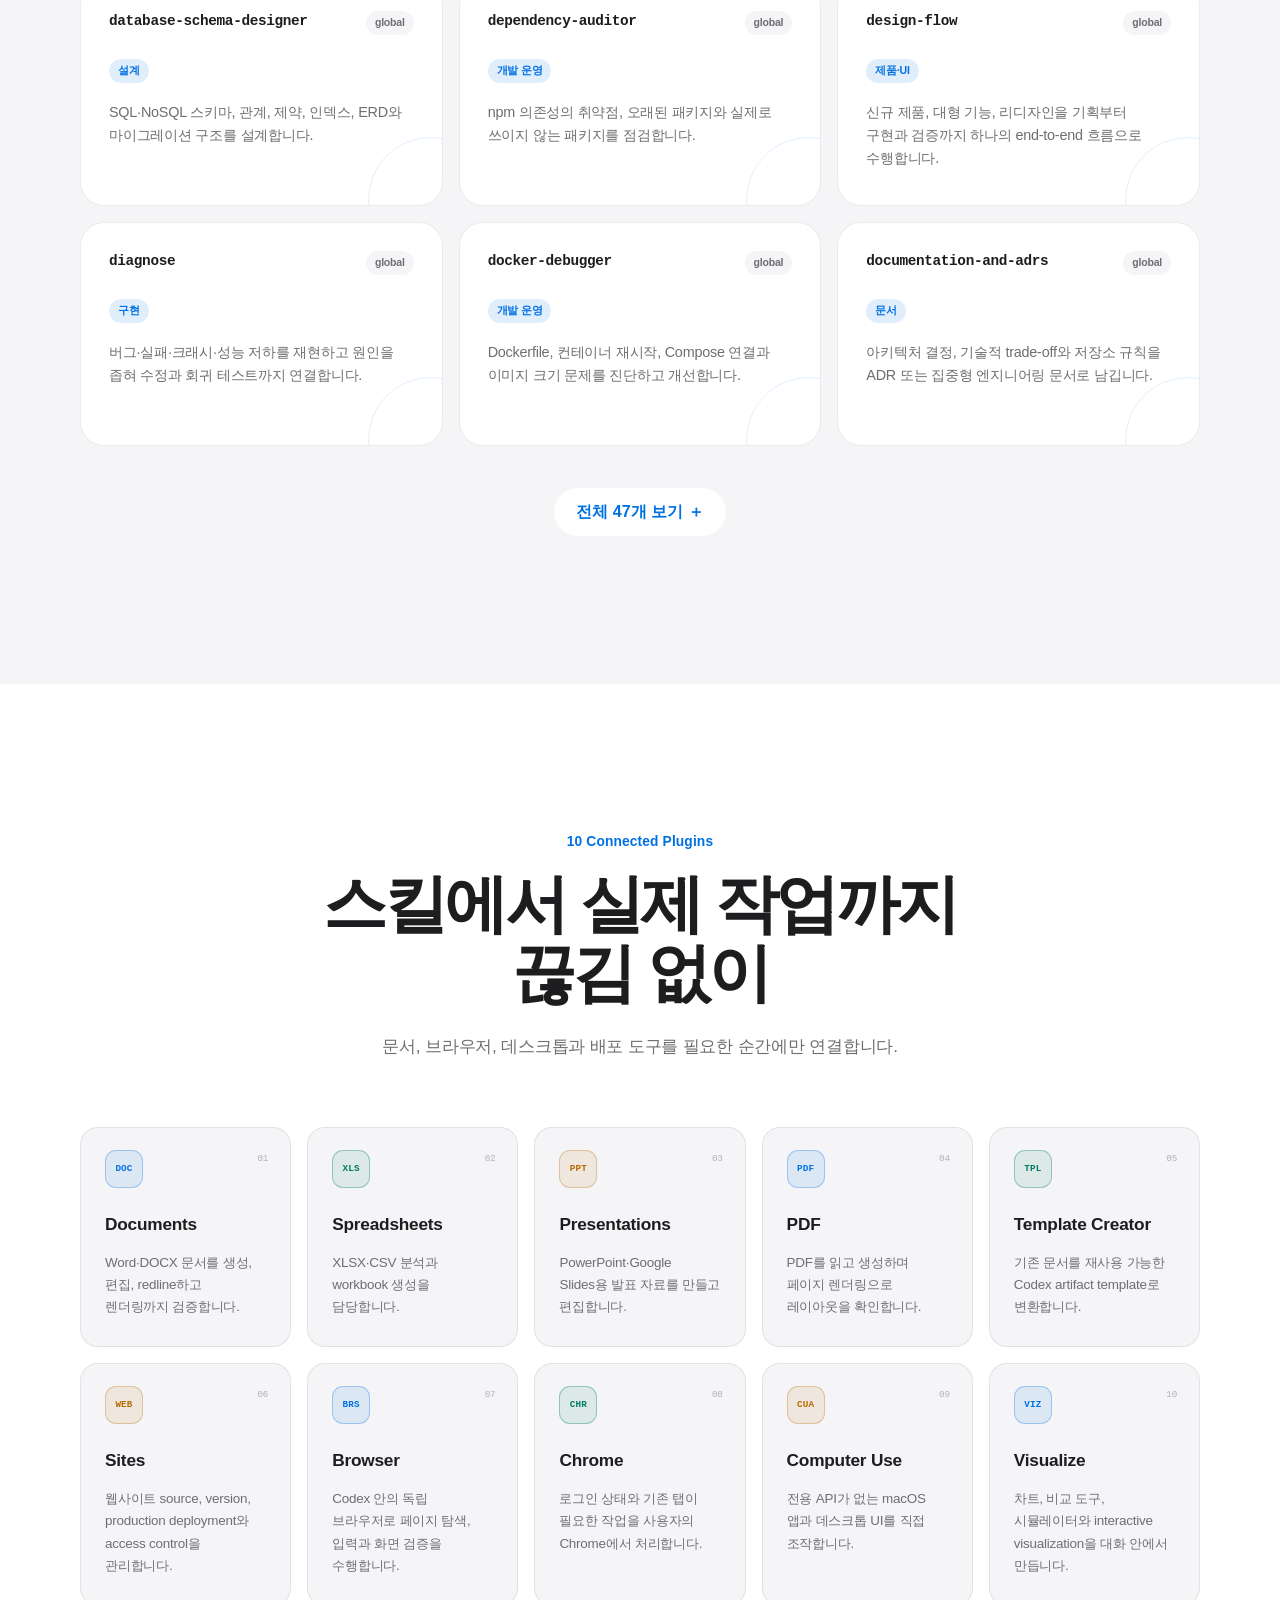
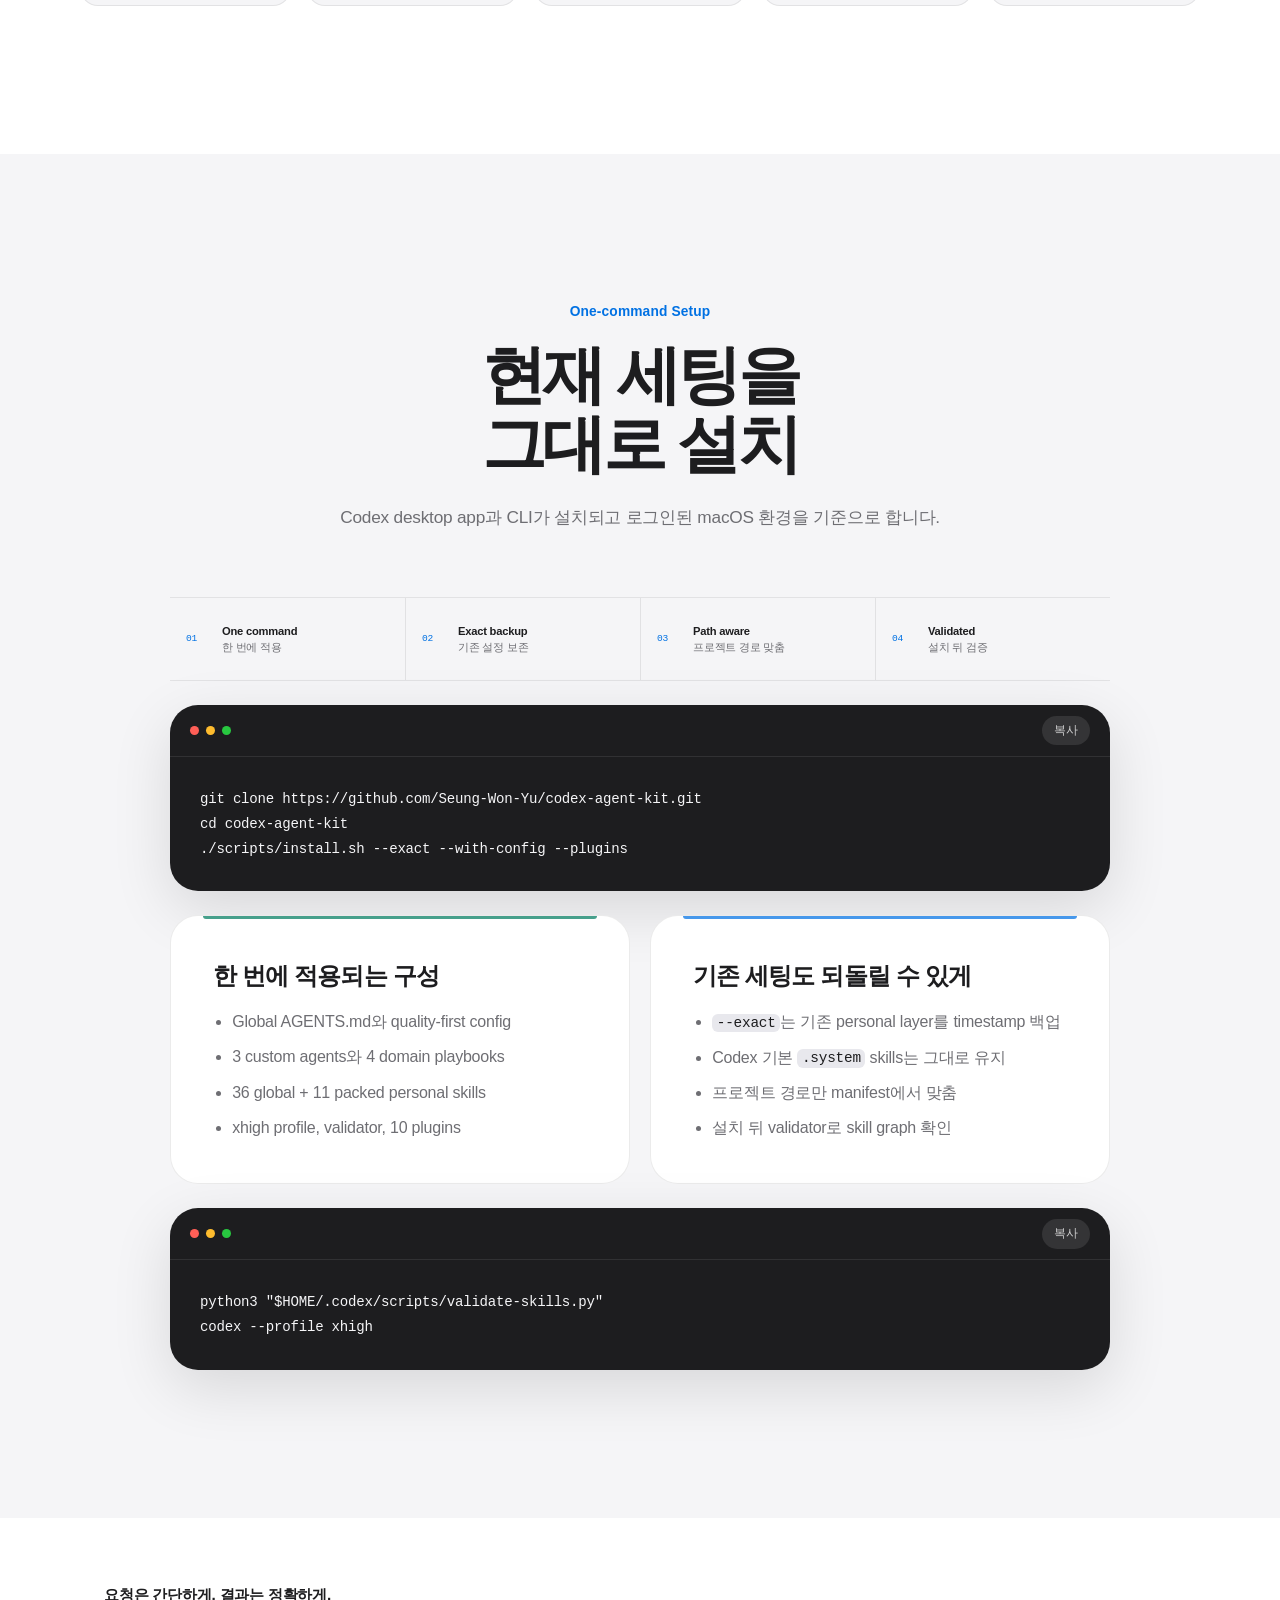
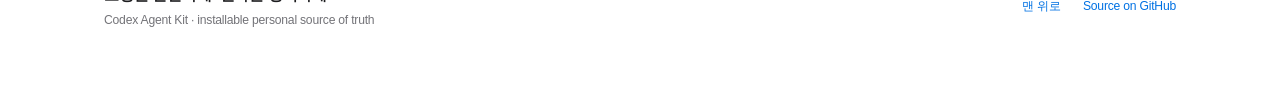
==== commit 4e141b73: "chore: refresh landing asset cache keys" ====
--- a/index.html
+++ b/index.html
@@ -50,7 +50,7 @@
         }
       </style>
     </noscript>
-    <link rel="stylesheet" href="assets/app.css?v=landing-v4" />
+    <link rel="stylesheet" href="assets/app.css?v=landing-v5" />
   </head>
   <body>
     <a class="skip-link" href="#main-content">본문으로 건너뛰기</a>
@@ -466,7 +466,7 @@
         <a href="https://github.com/Seung-Won-Yu/codex-agent-kit">Source on GitHub</a>
       </nav>
     </footer>
-    <script src="assets/skills.js?v=docs-navigation"></script>
-    <script src="assets/app.js?v=landing-v4"></script>
+    <script src="assets/skills.js?v=catalog-v2"></script>
+    <script src="assets/app.js?v=landing-v5"></script>
   </body>
 </html>
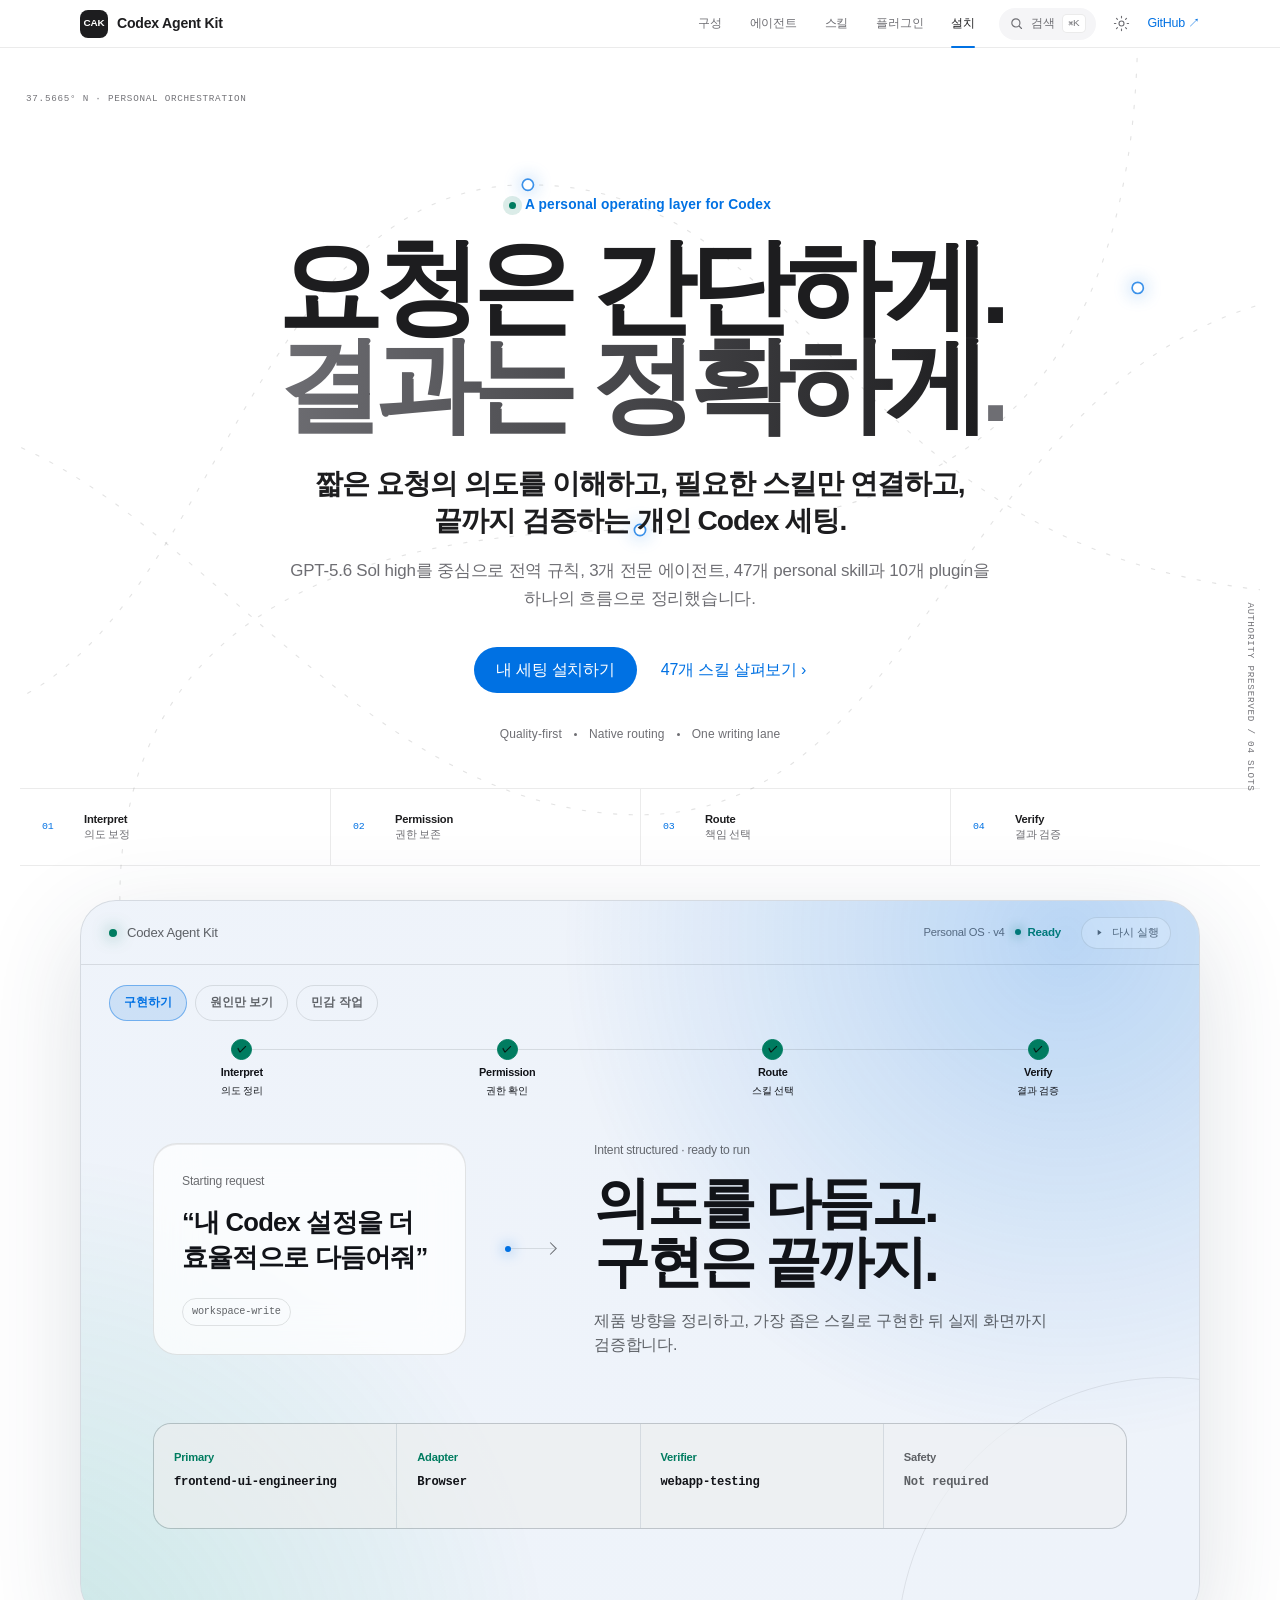
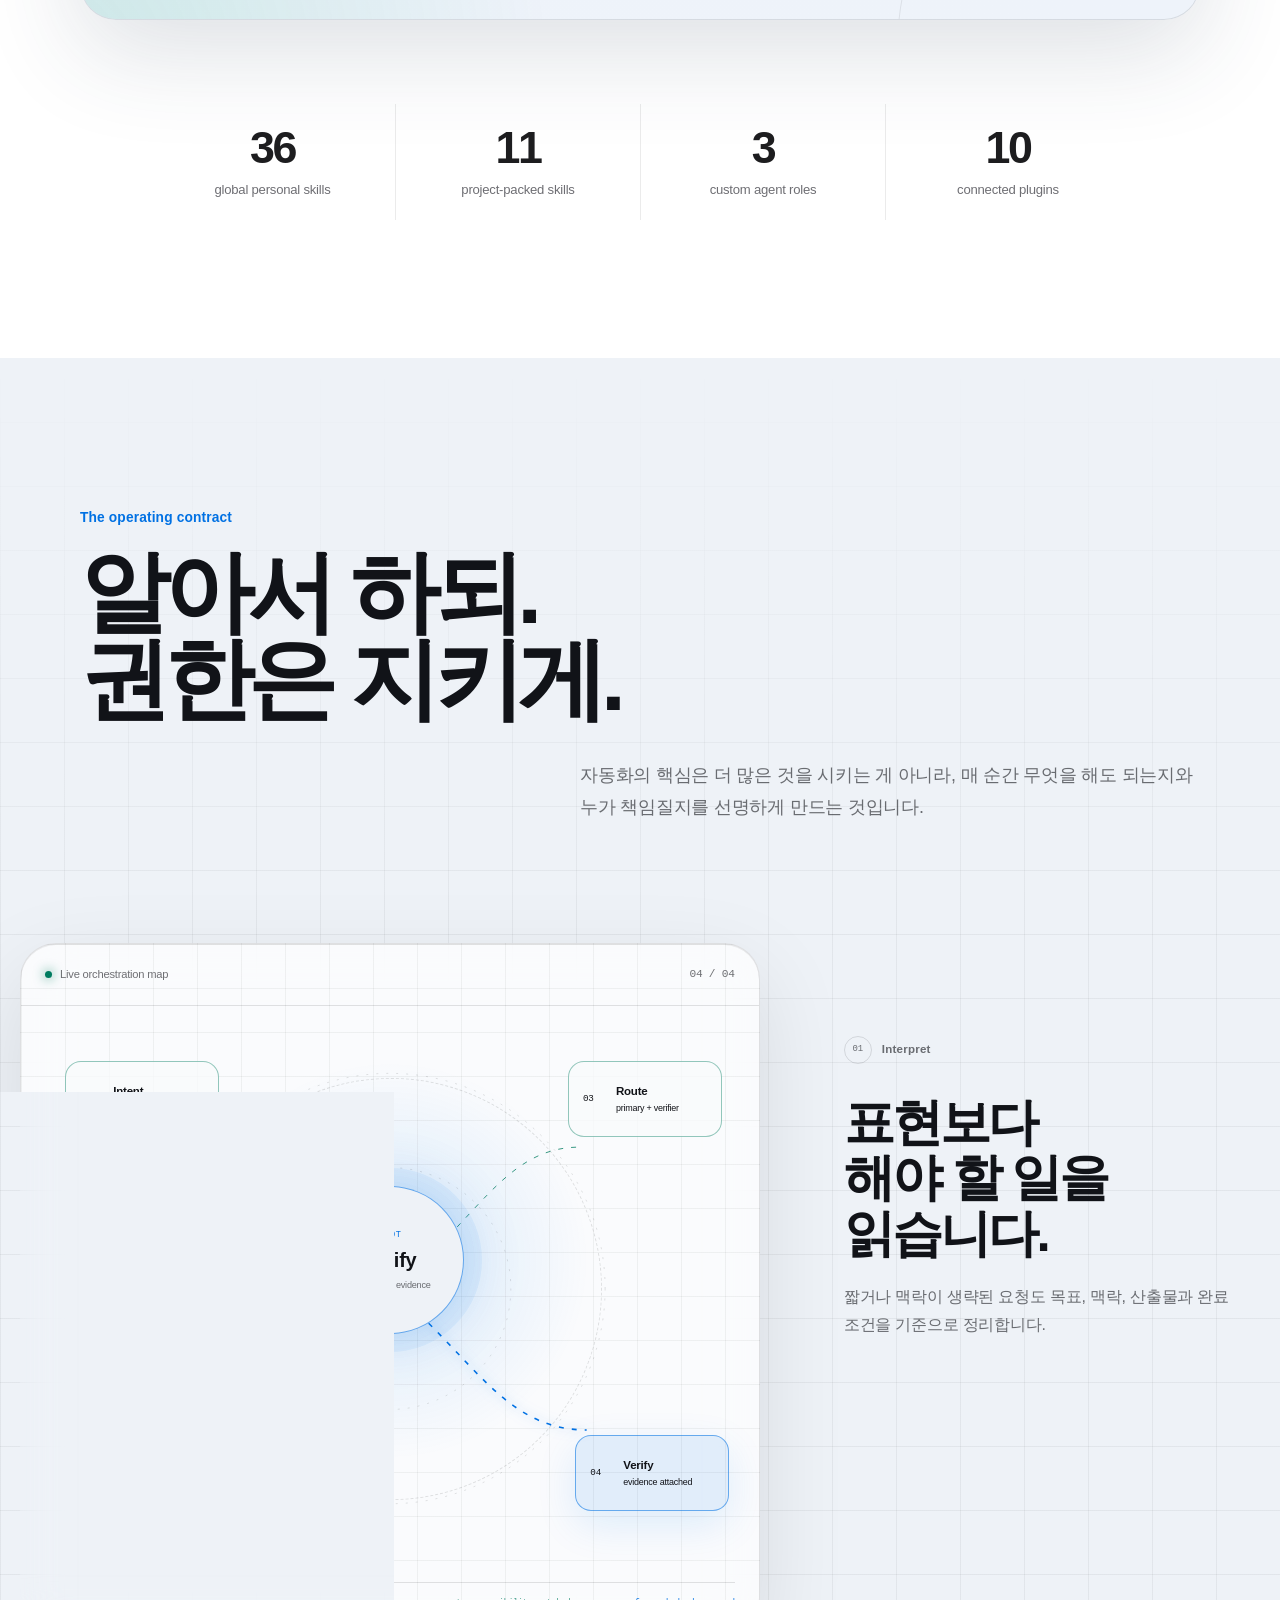
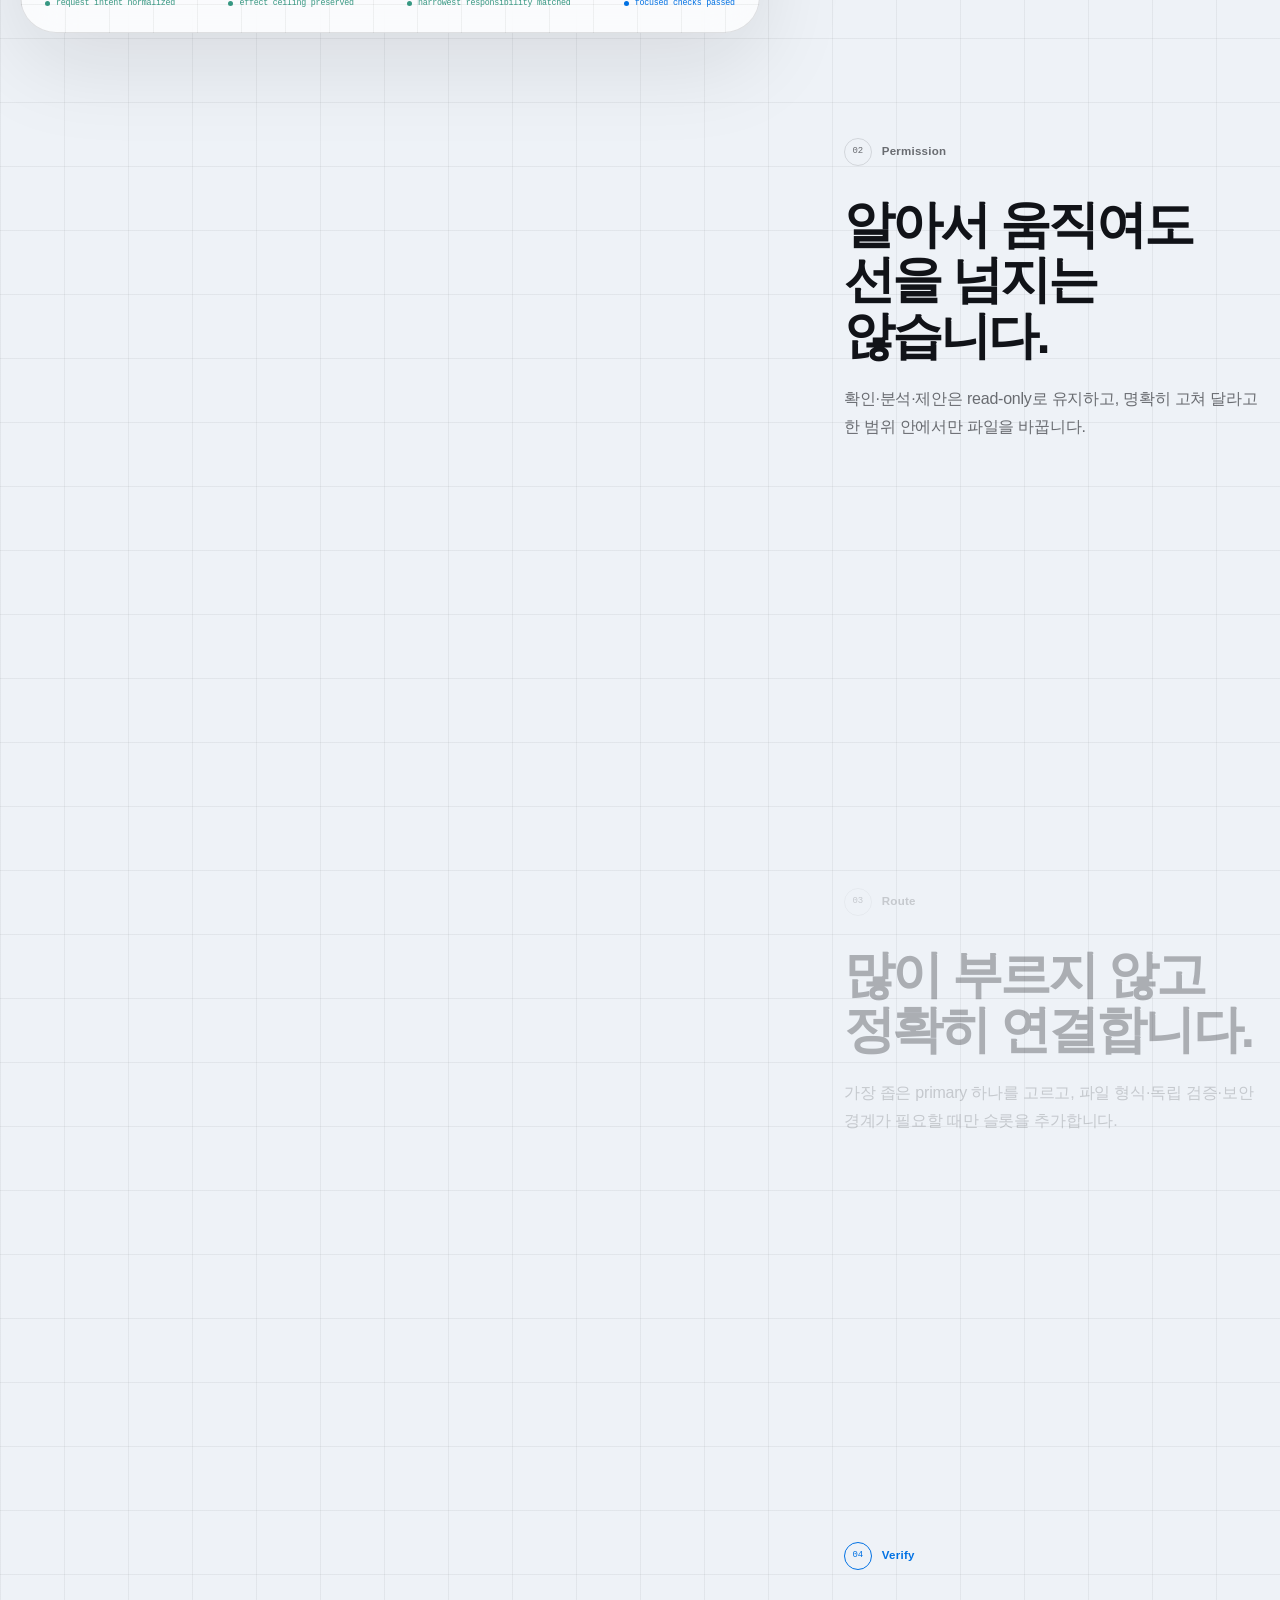
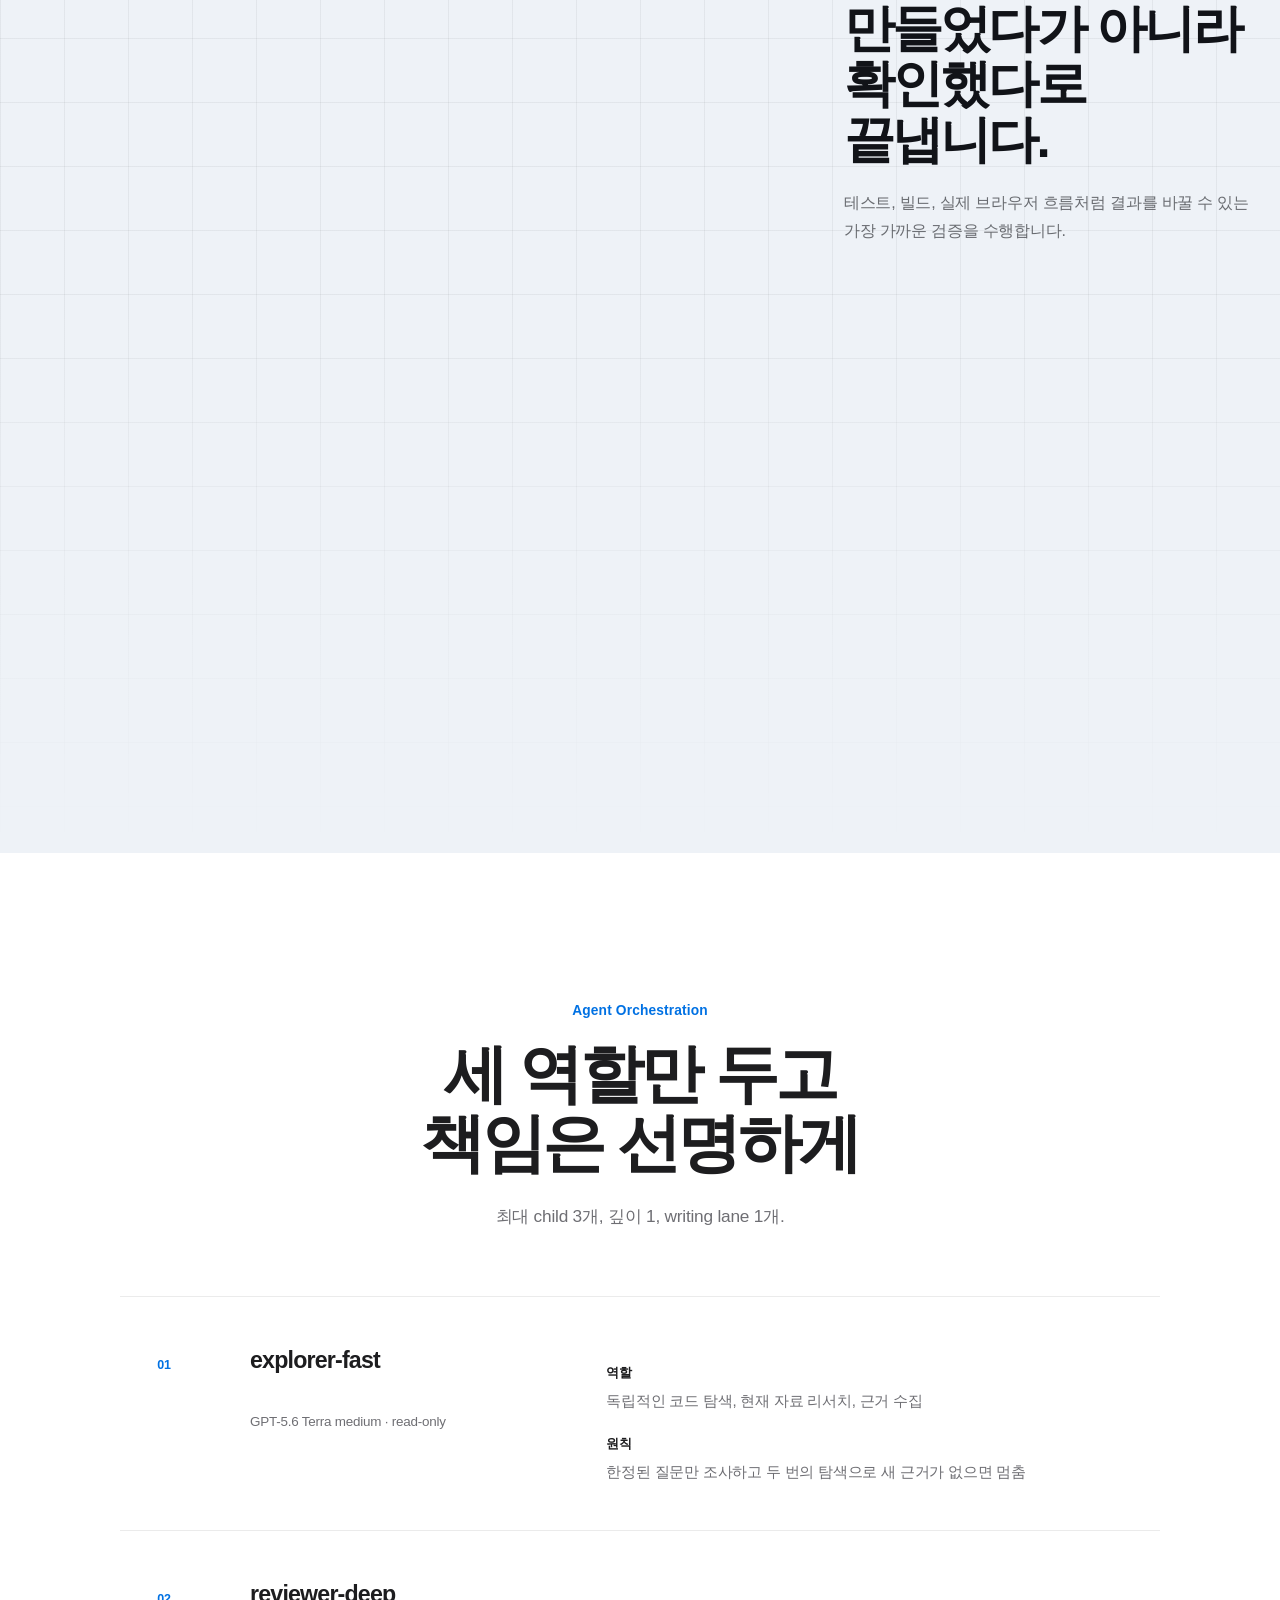
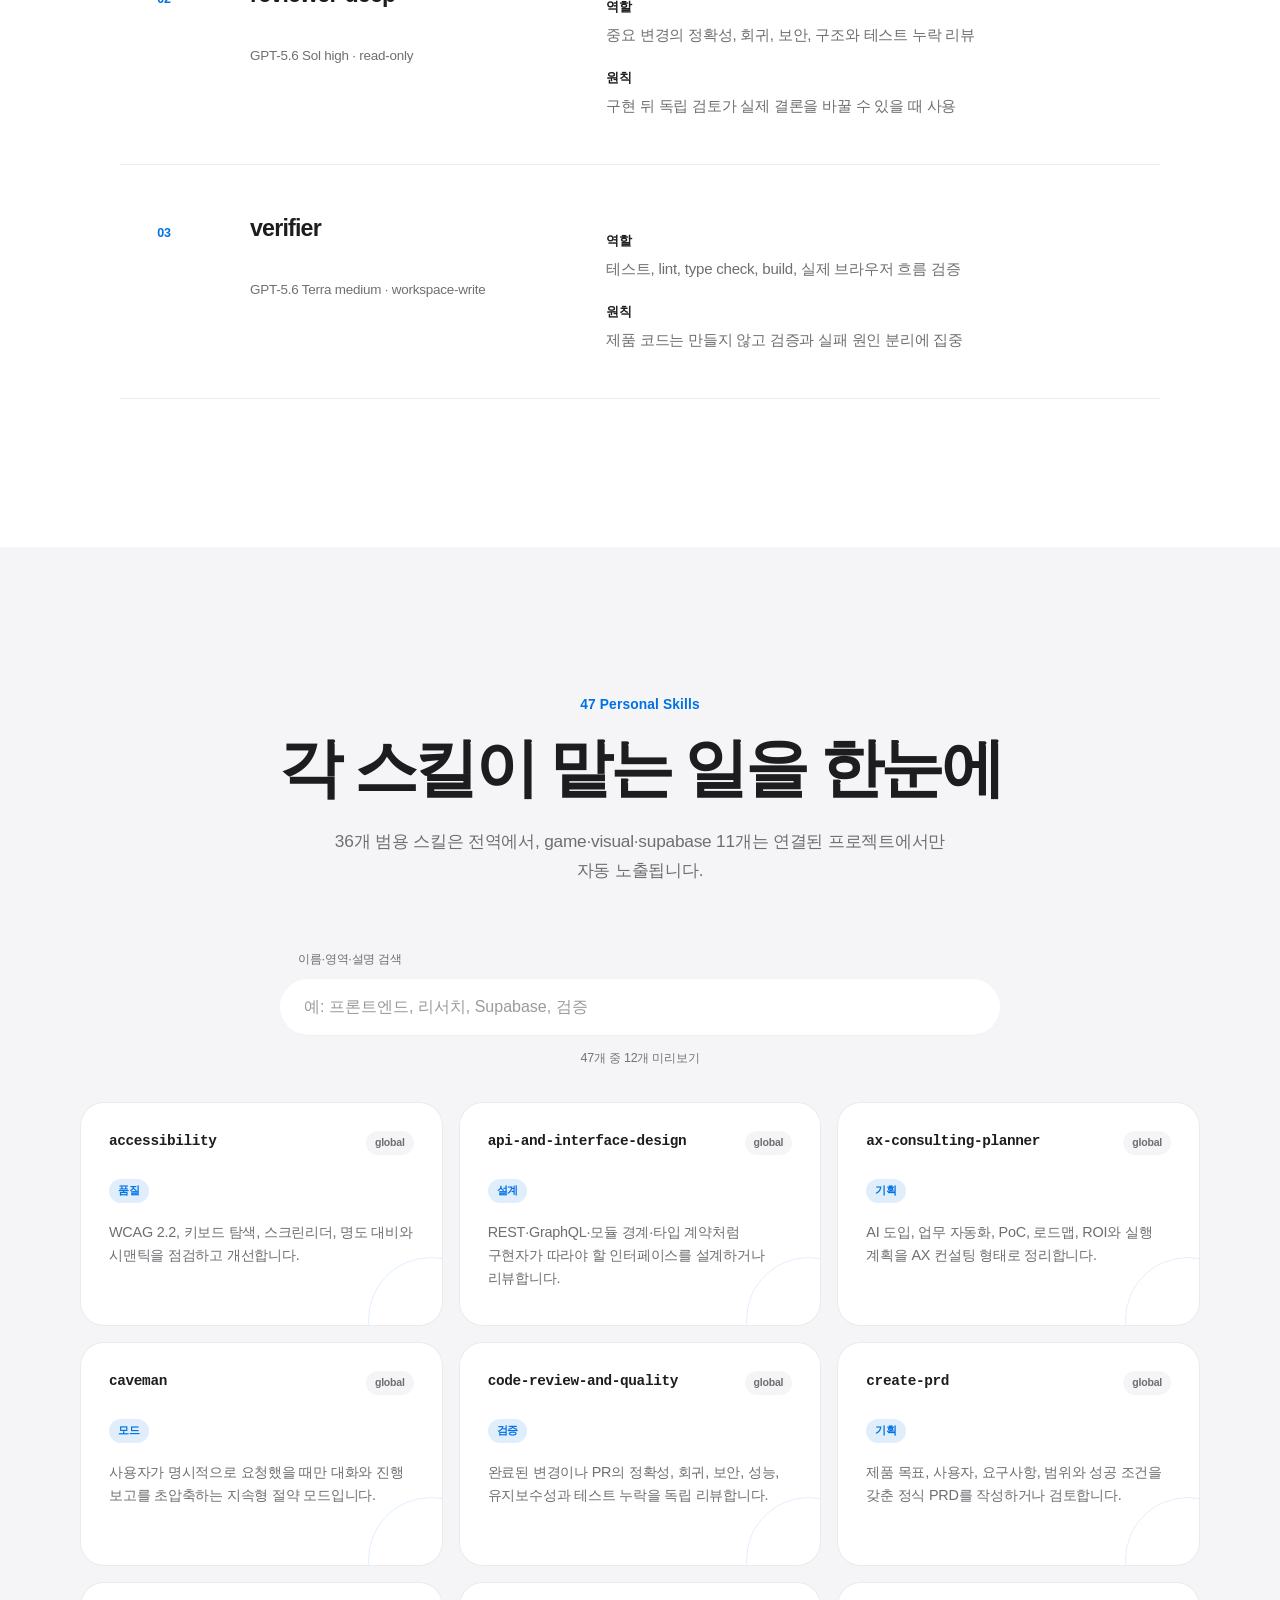
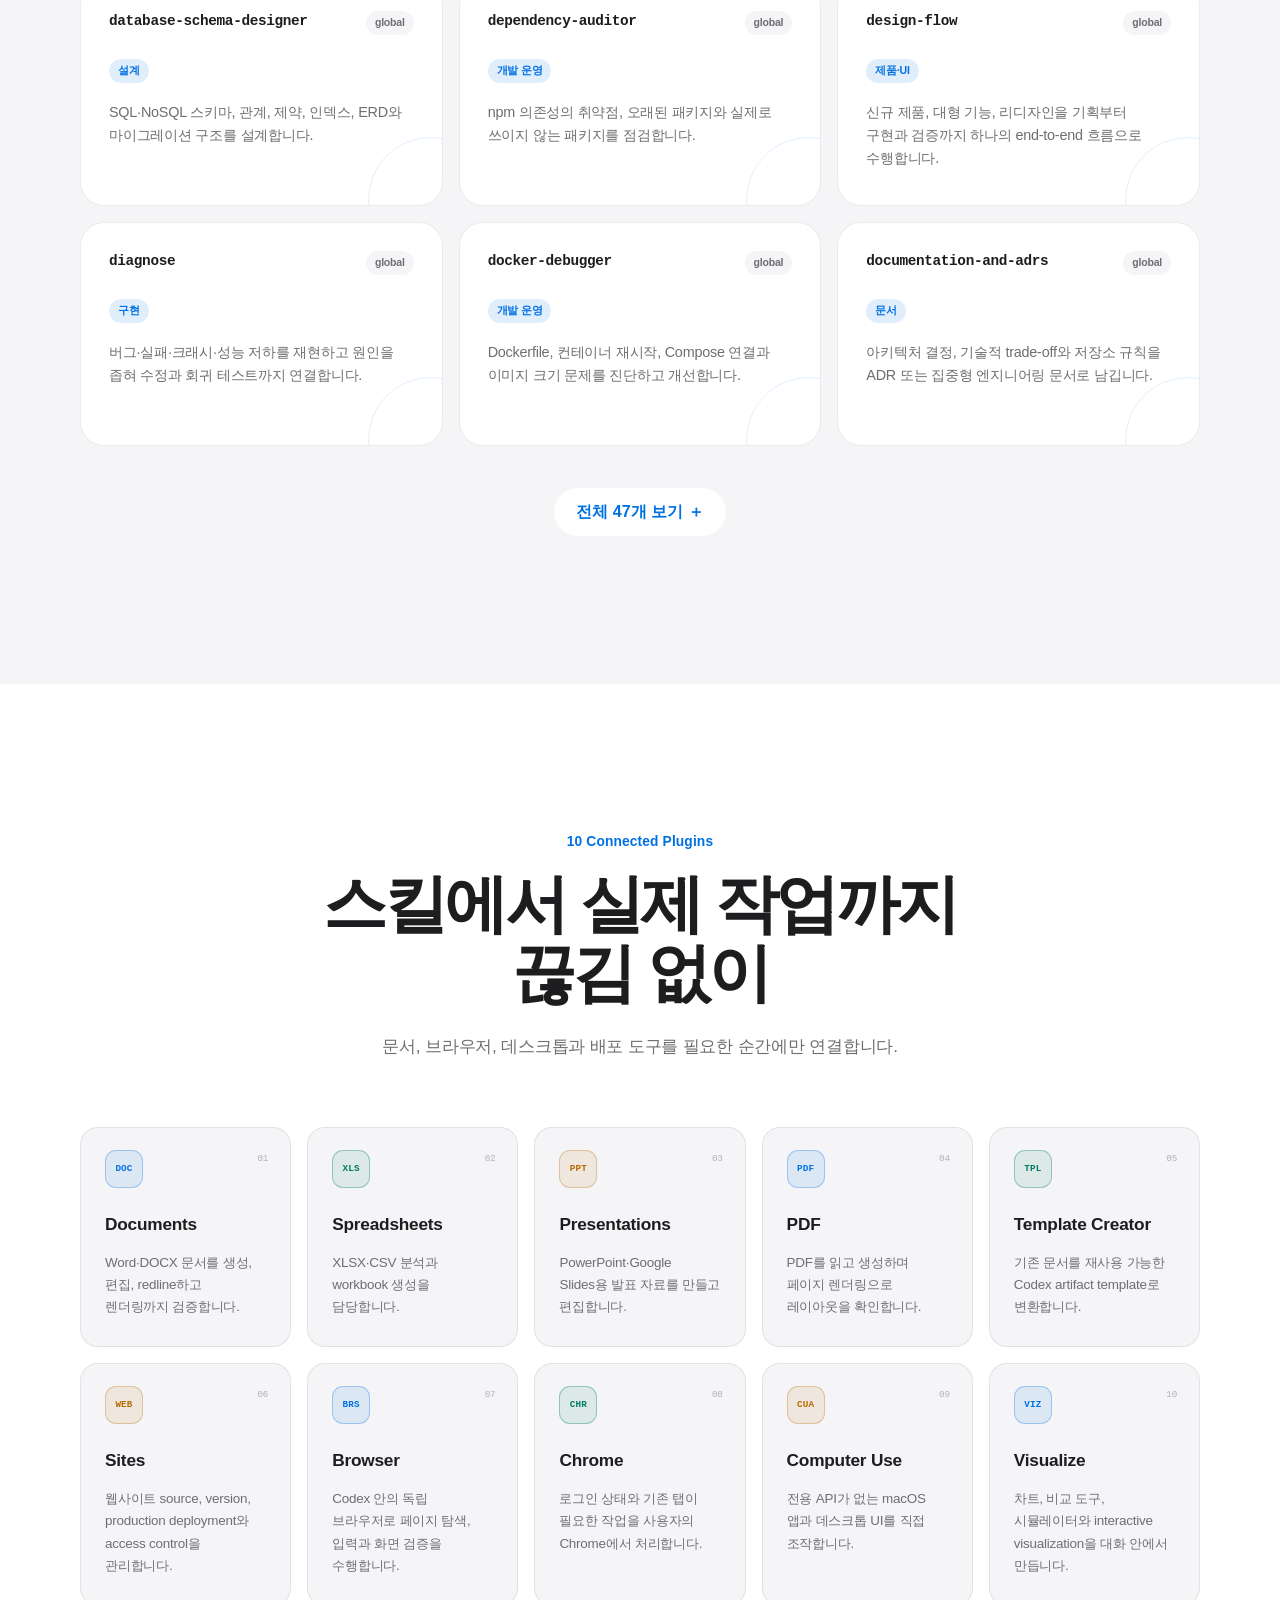
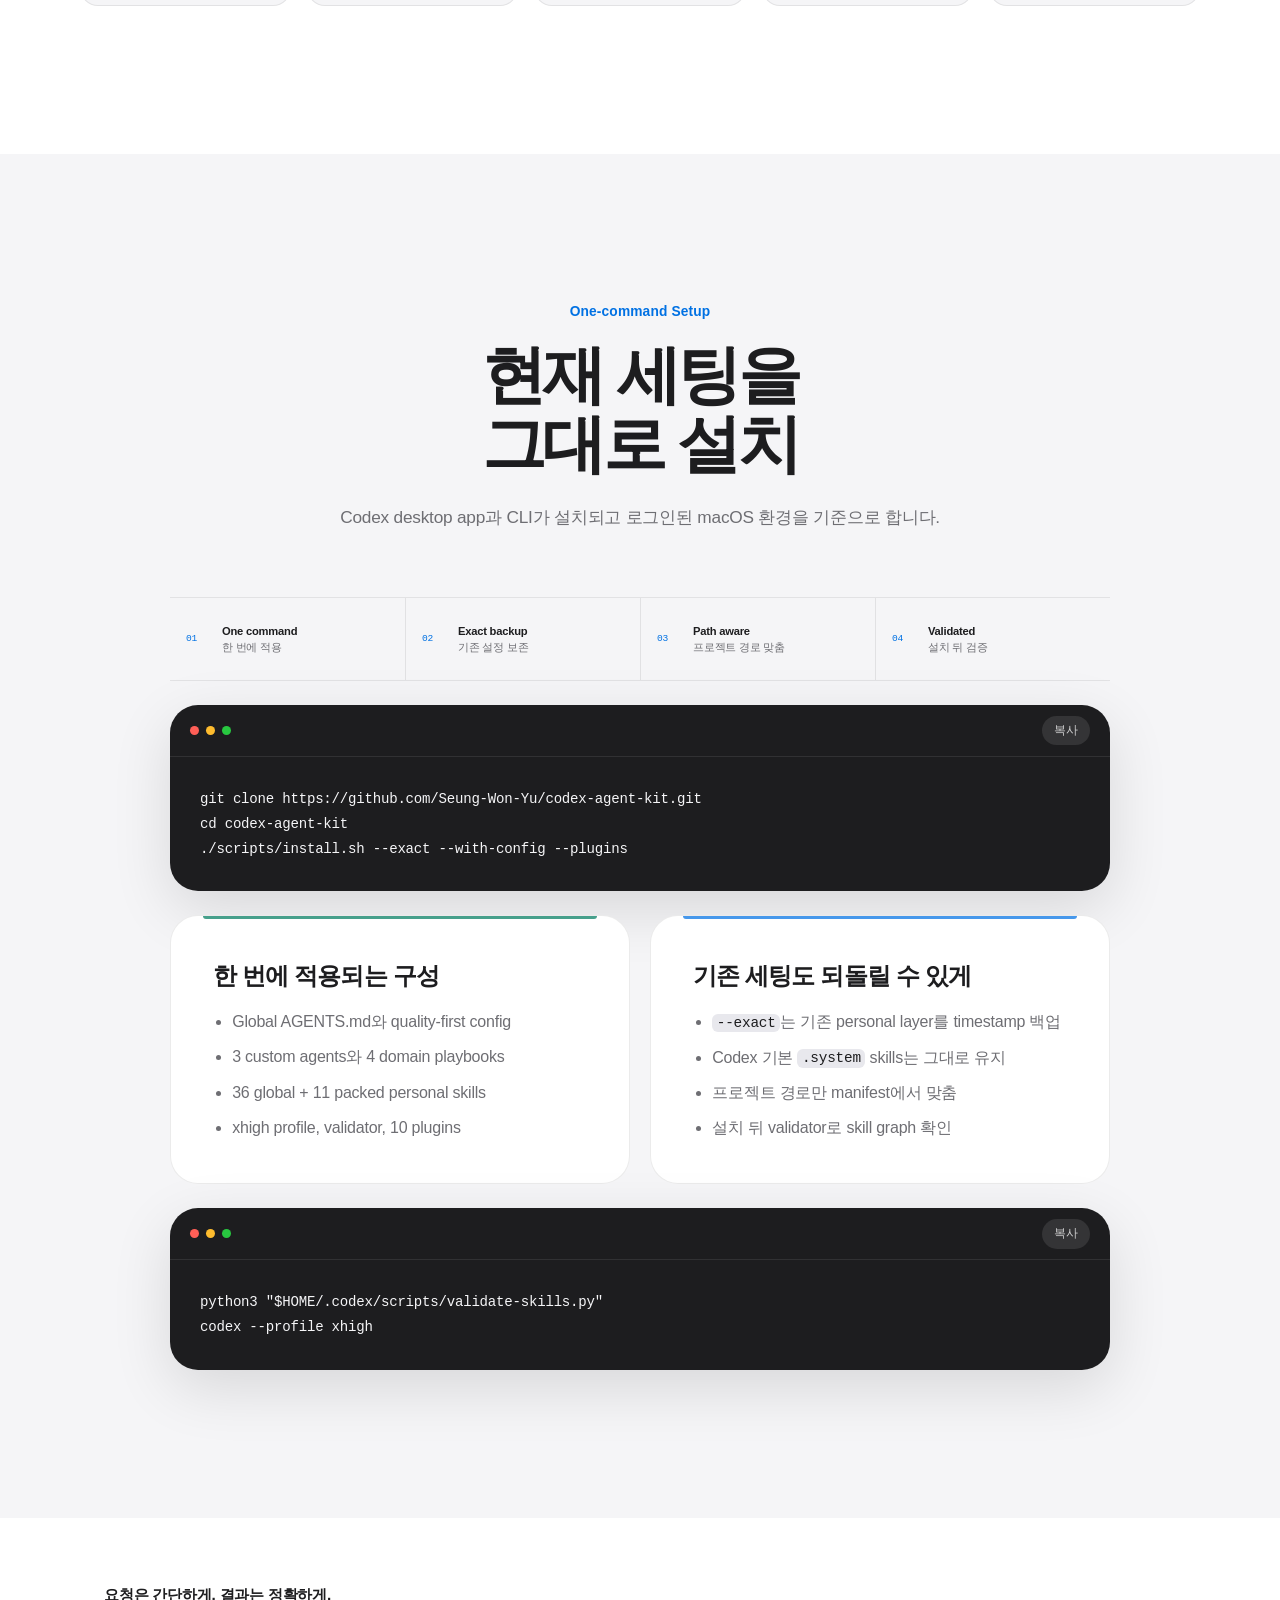
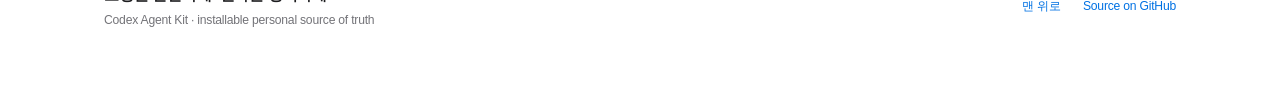
==== commit 962fae15: "fix: preserve hero punctuation rendering" ====
--- a/index.html
+++ b/index.html
@@ -50,7 +50,7 @@
         }
       </style>
     </noscript>
-    <link rel="stylesheet" href="assets/app.css?v=landing-v5" />
+    <link rel="stylesheet" href="assets/app.css?v=landing-v6" />
   </head>
   <body>
     <a class="skip-link" href="#main-content">본문으로 건너뛰기</a>
@@ -134,7 +134,9 @@
           <p class="eyebrow hero-kicker" data-reveal>
             <span aria-hidden="true"></span> A personal operating layer for Codex
           </p>
-          <h1 id="hero-title" data-reveal>요청은 간단하게.<br /><span>결과는 정확하게.</span></h1>
+          <h1 id="hero-title" data-reveal>
+            요청은 간단하게.<br /><span class="hero-gradient">결과는 정확하게</span><span class="hero-stop">.</span>
+          </h1>
           <p class="hero-line" data-reveal>
             짧은 요청의 의도를 이해하고, 필요한 스킬만 연결하고,<br class="desktop-break" />
             끝까지 검증하는 개인 Codex 세팅.
@@ -467,6 +469,6 @@
       </nav>
     </footer>
     <script src="assets/skills.js?v=catalog-v2"></script>
-    <script src="assets/app.js?v=landing-v5"></script>
+    <script src="assets/app.js?v=landing-v6"></script>
   </body>
 </html>
--- a/assets/app.css
+++ b/assets/app.css
@@ -635,13 +635,17 @@
   letter-spacing: -0.072em;
 }
 
-h1 span {
+h1 .hero-gradient {
   background: linear-gradient(94deg, var(--muted) 0%, var(--ink) 46%, var(--muted) 100%);
   background-size: 220% 100%;
   background-clip: text;
   -webkit-background-clip: text;
   color: transparent;
   animation: hero-type-sheen 8s ease-in-out infinite;
+}
+
+h1 .hero-stop {
+  color: var(--muted);
 }
 
 .hero-line {
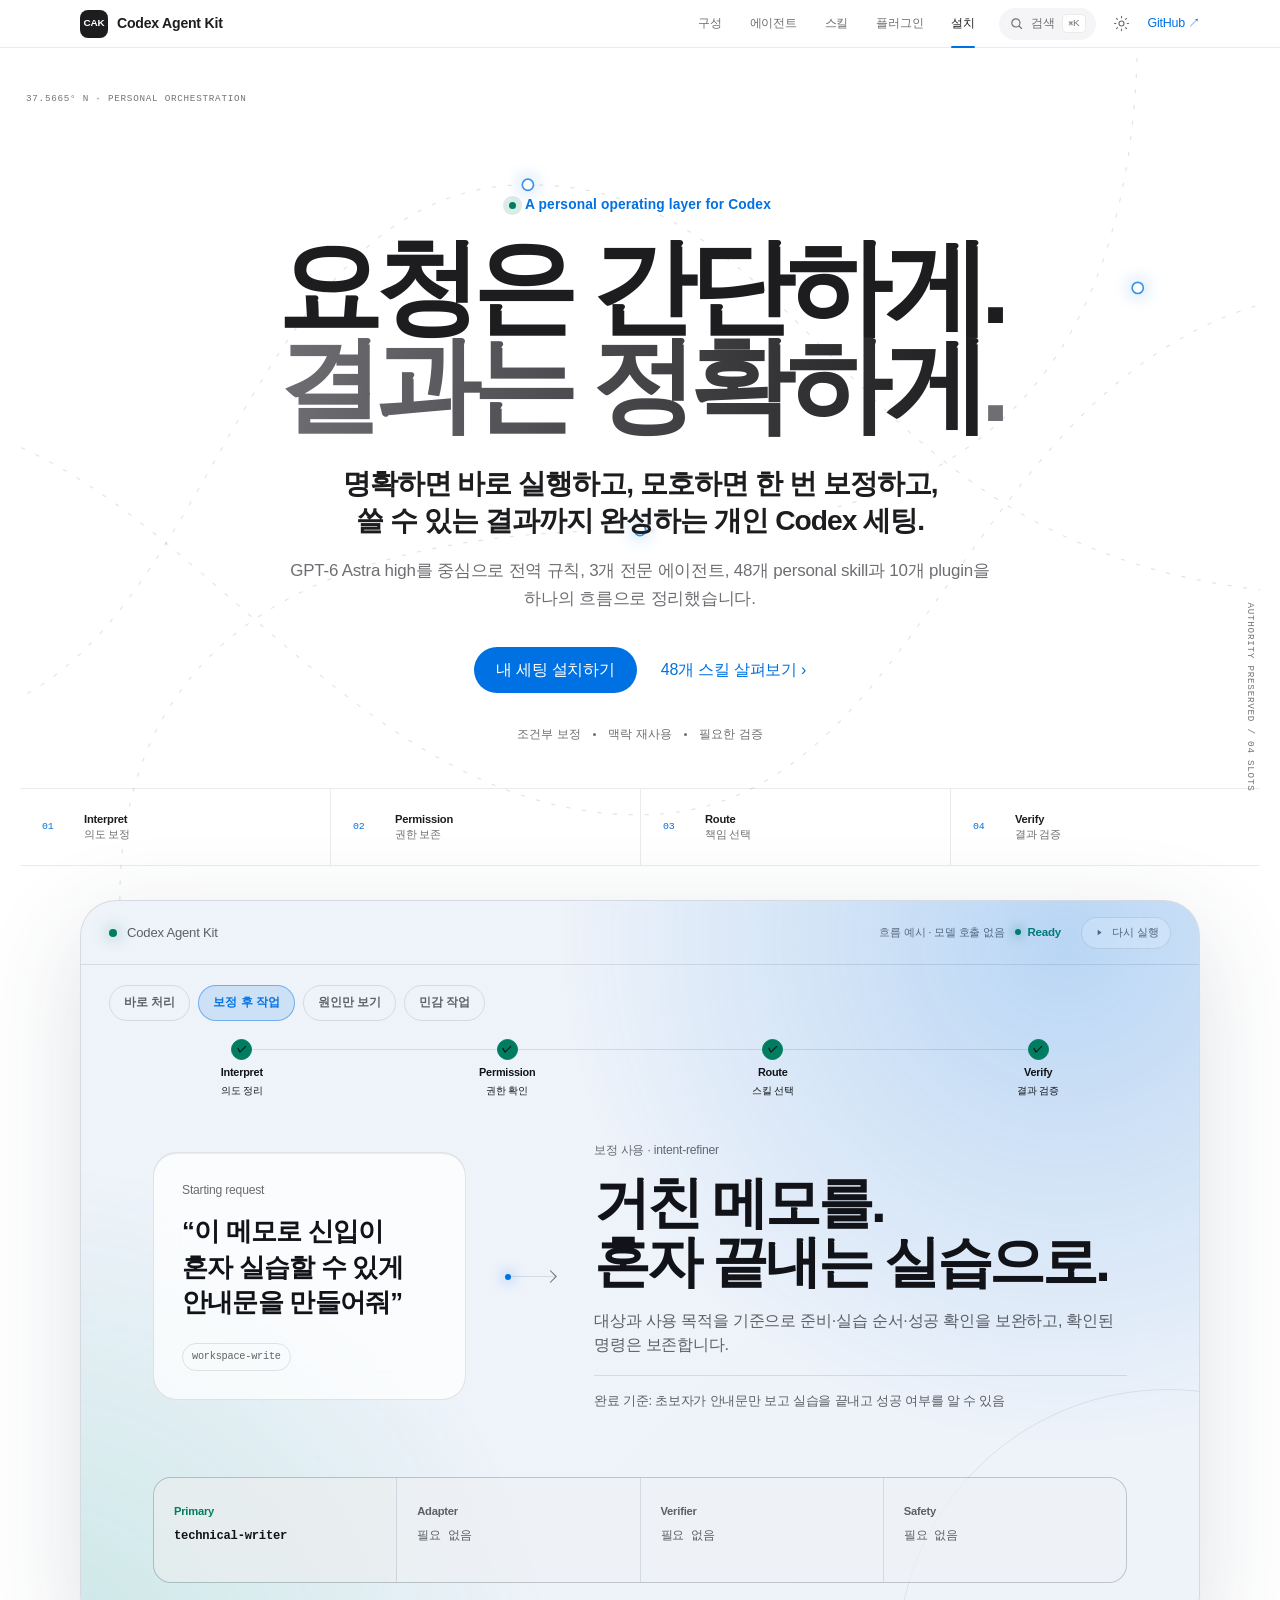
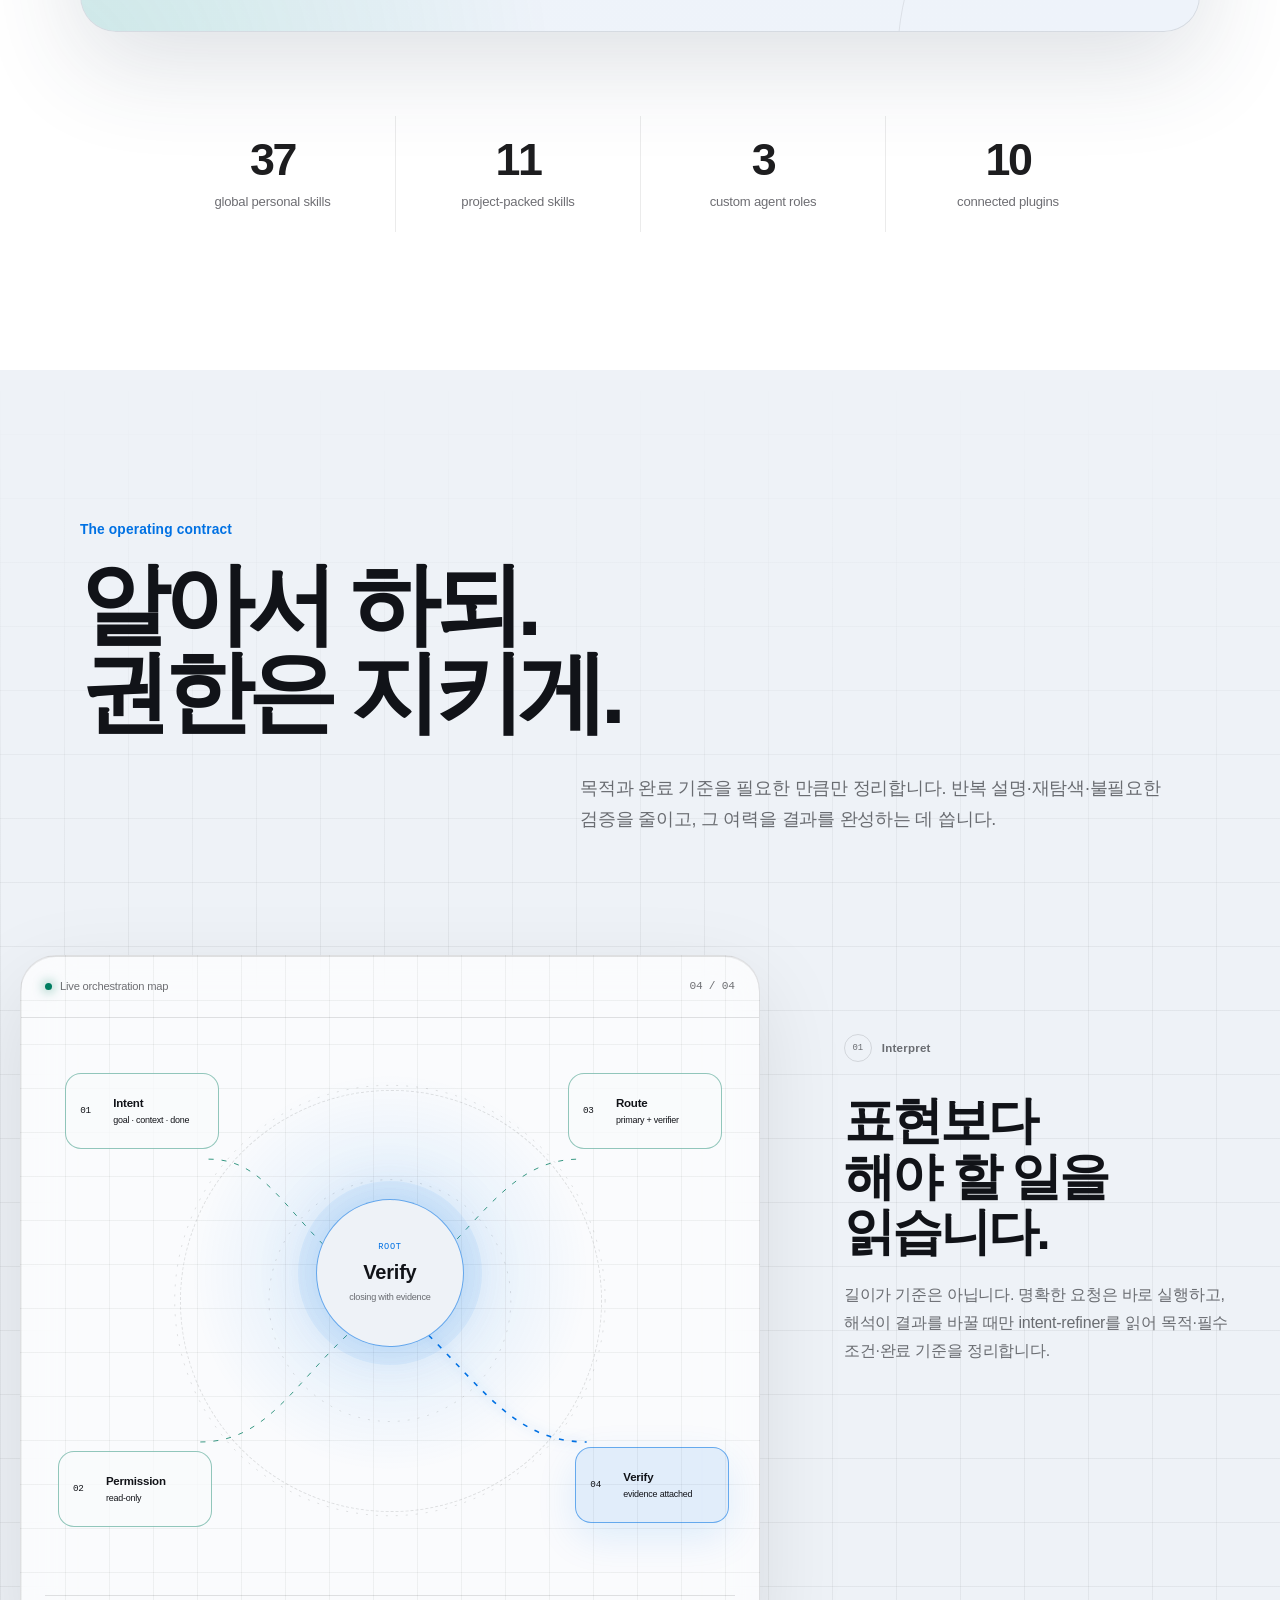
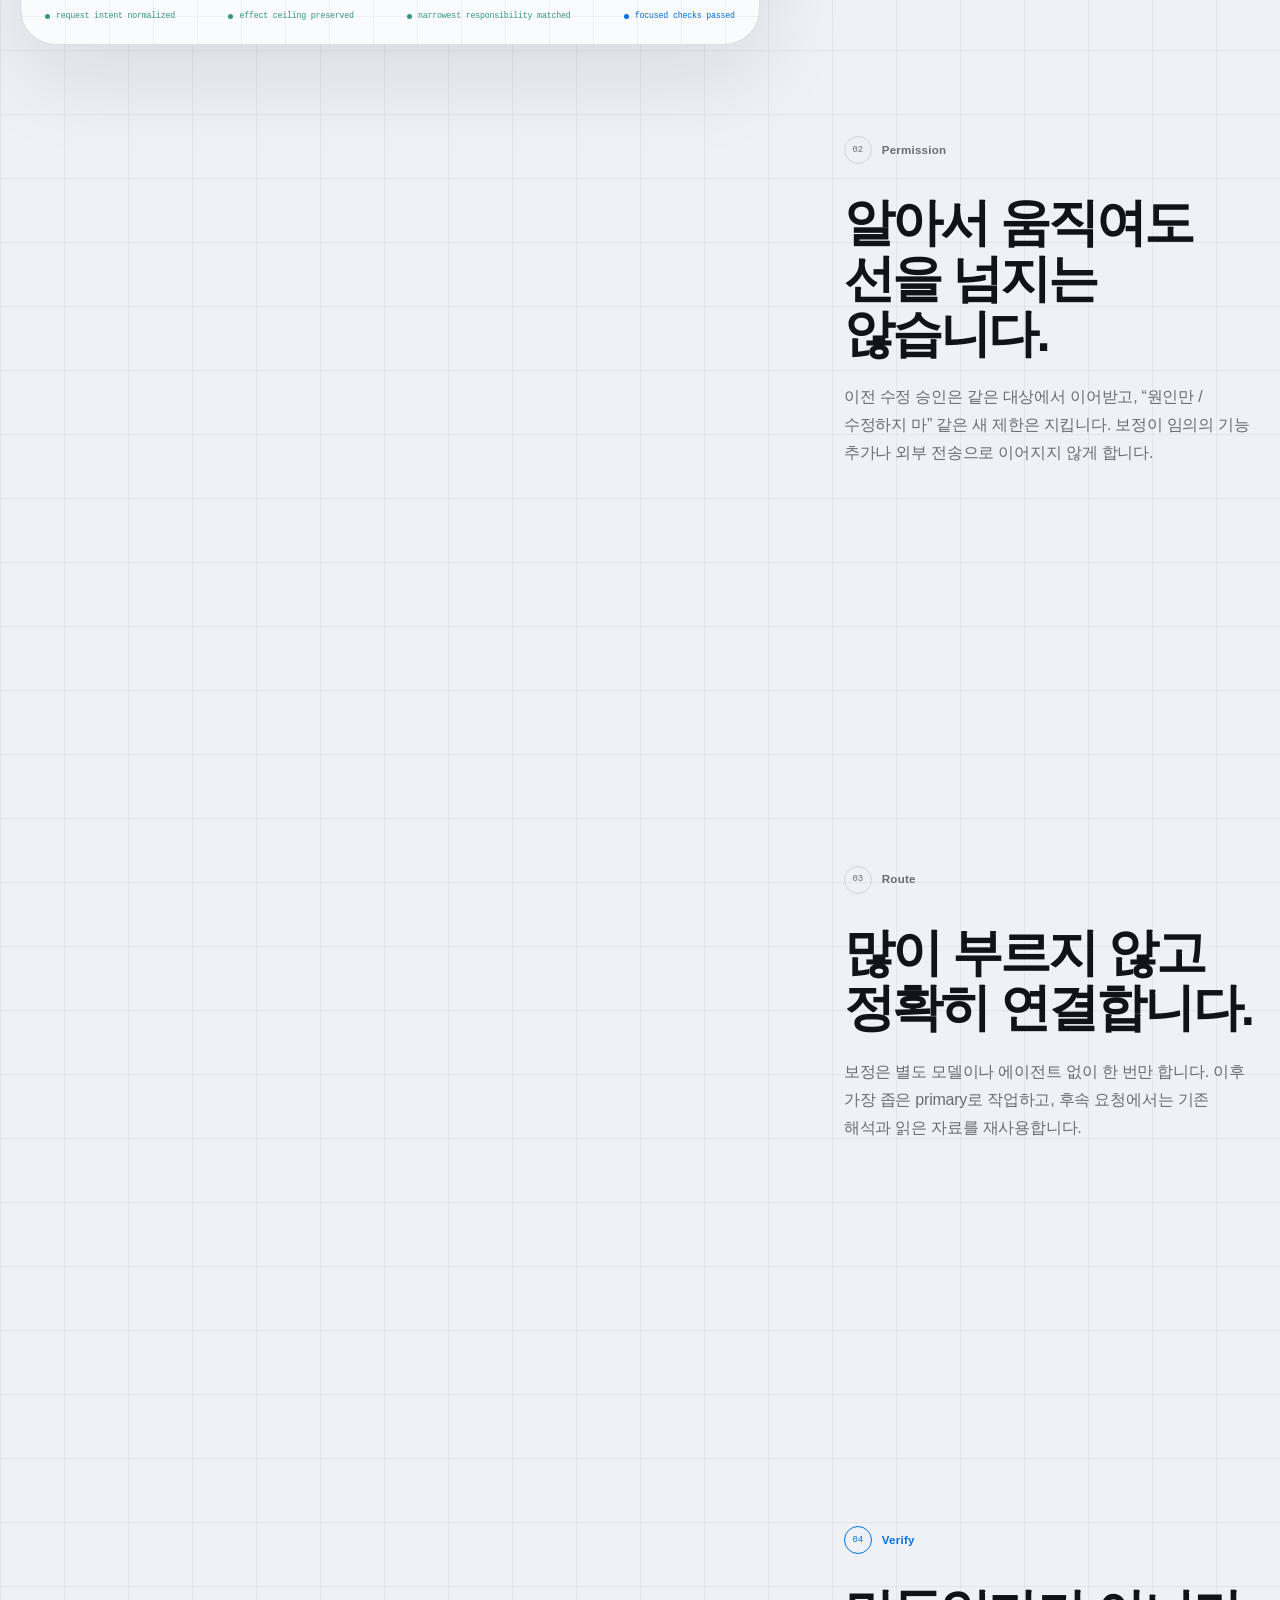
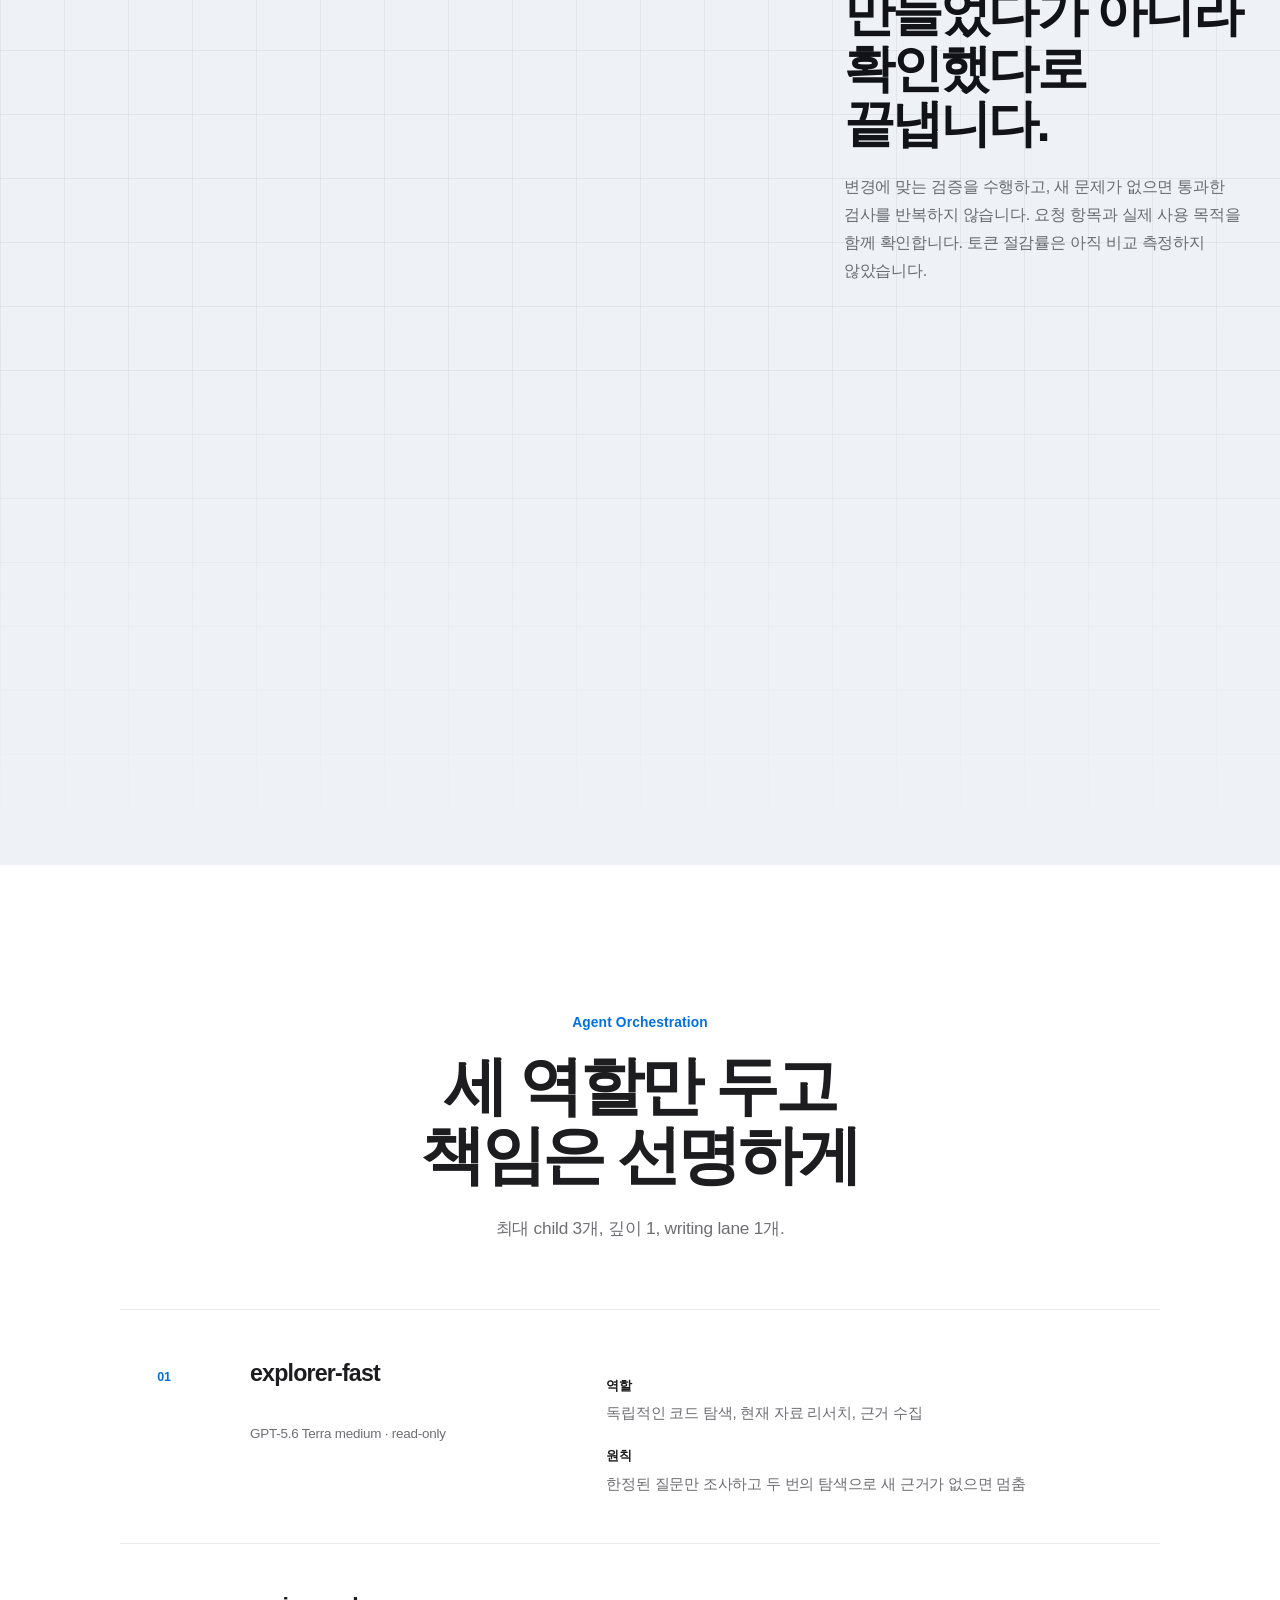
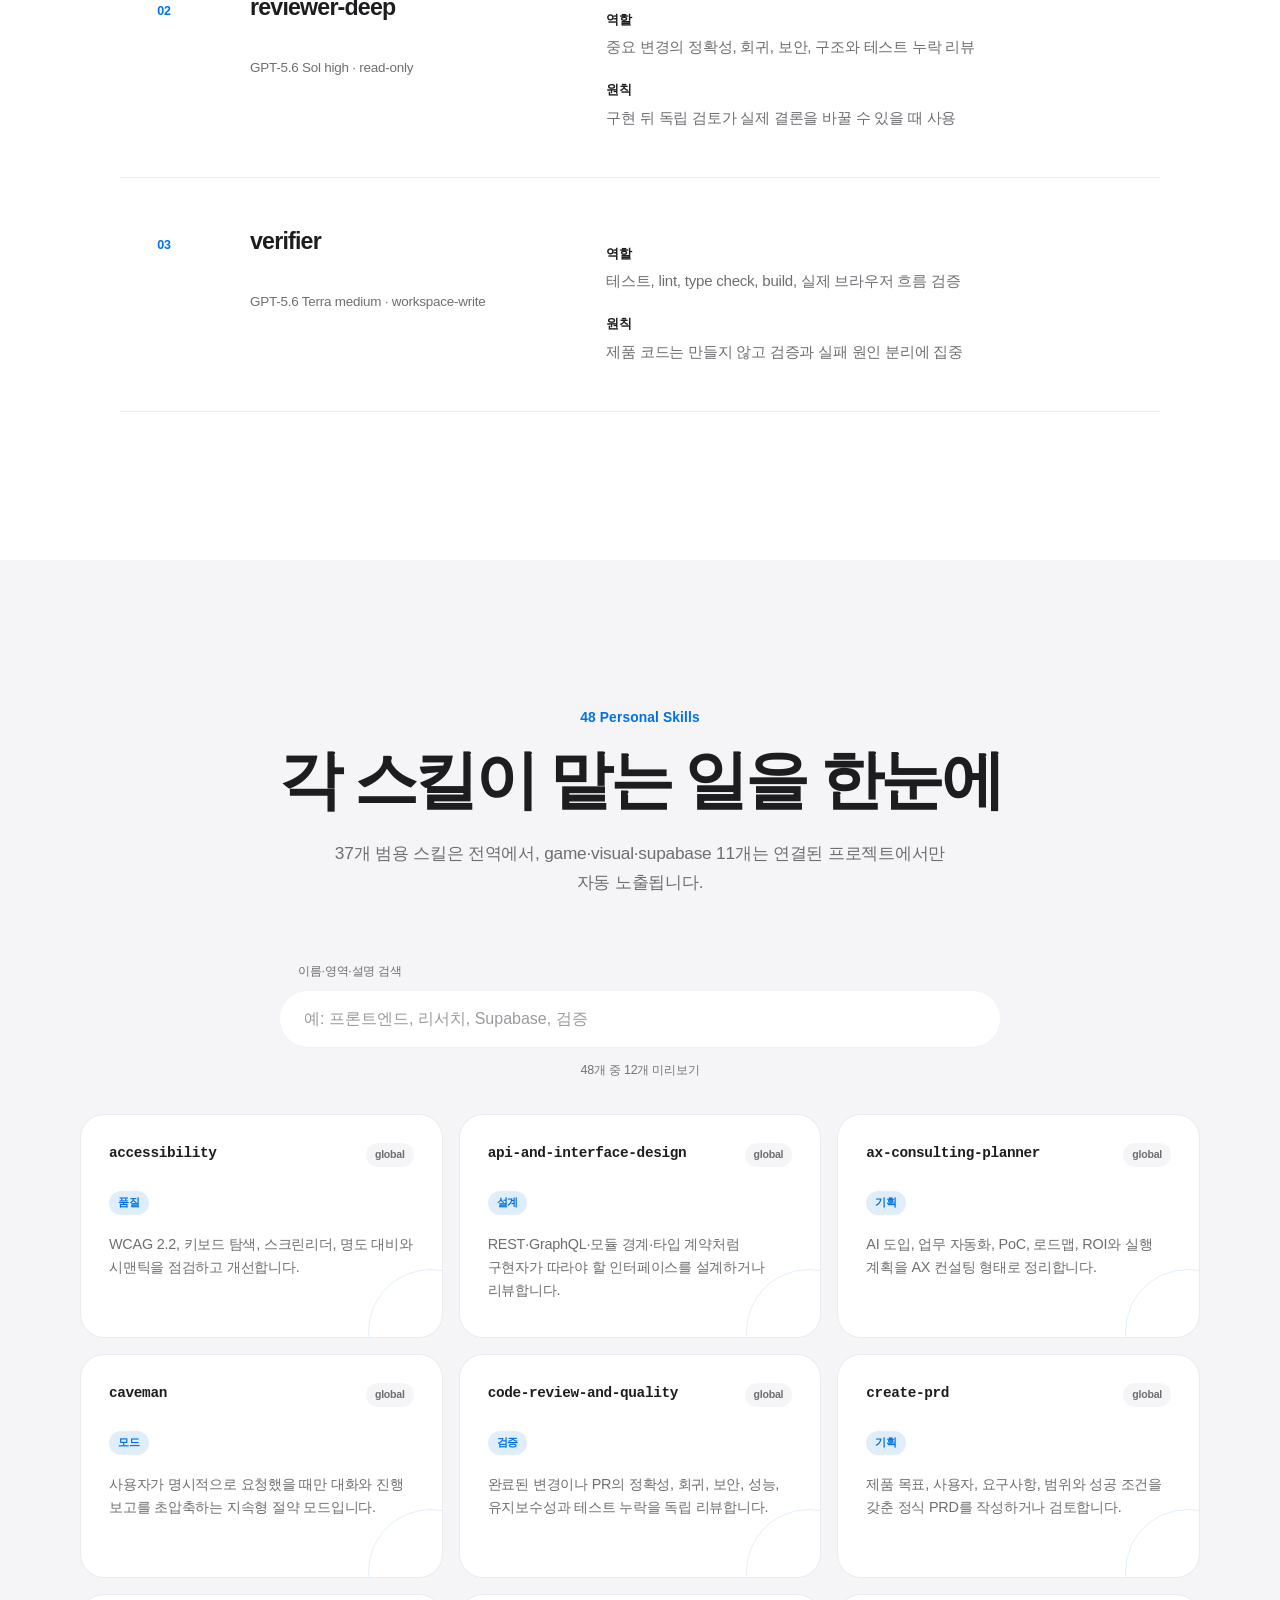
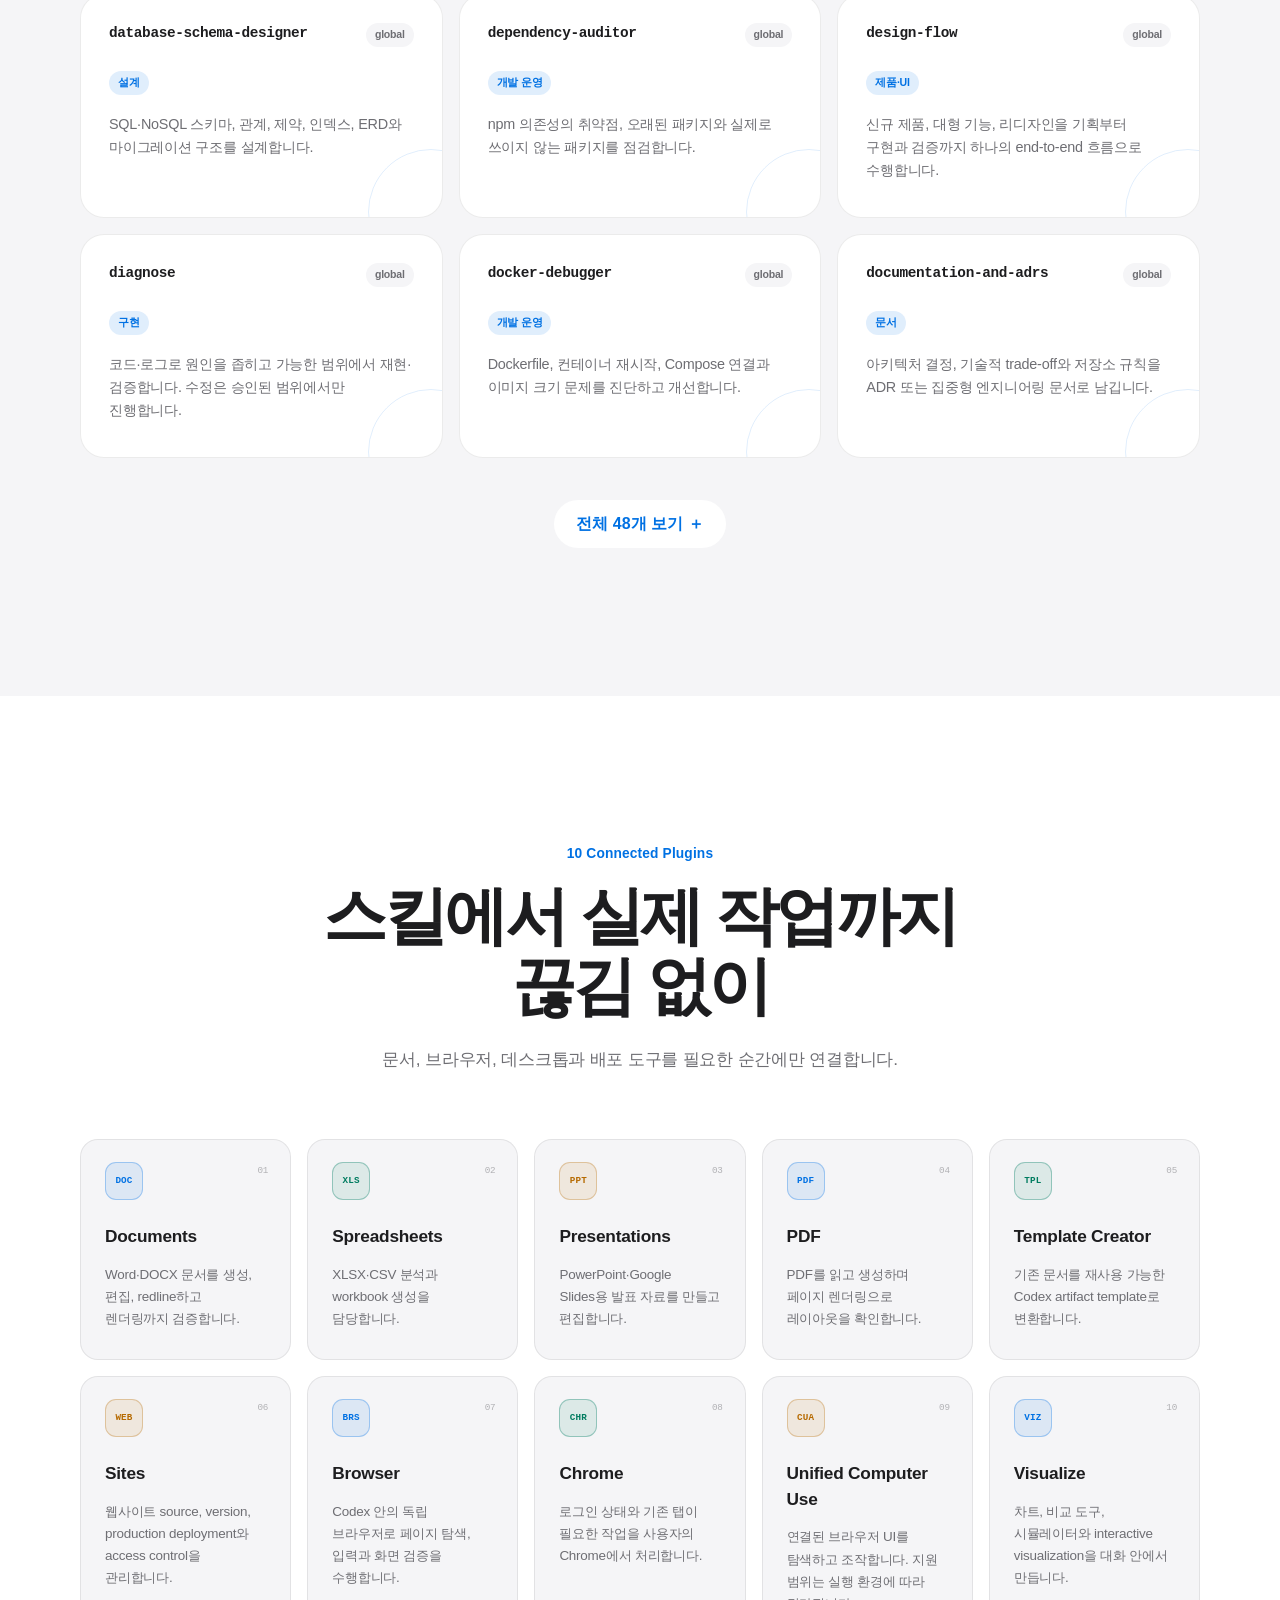
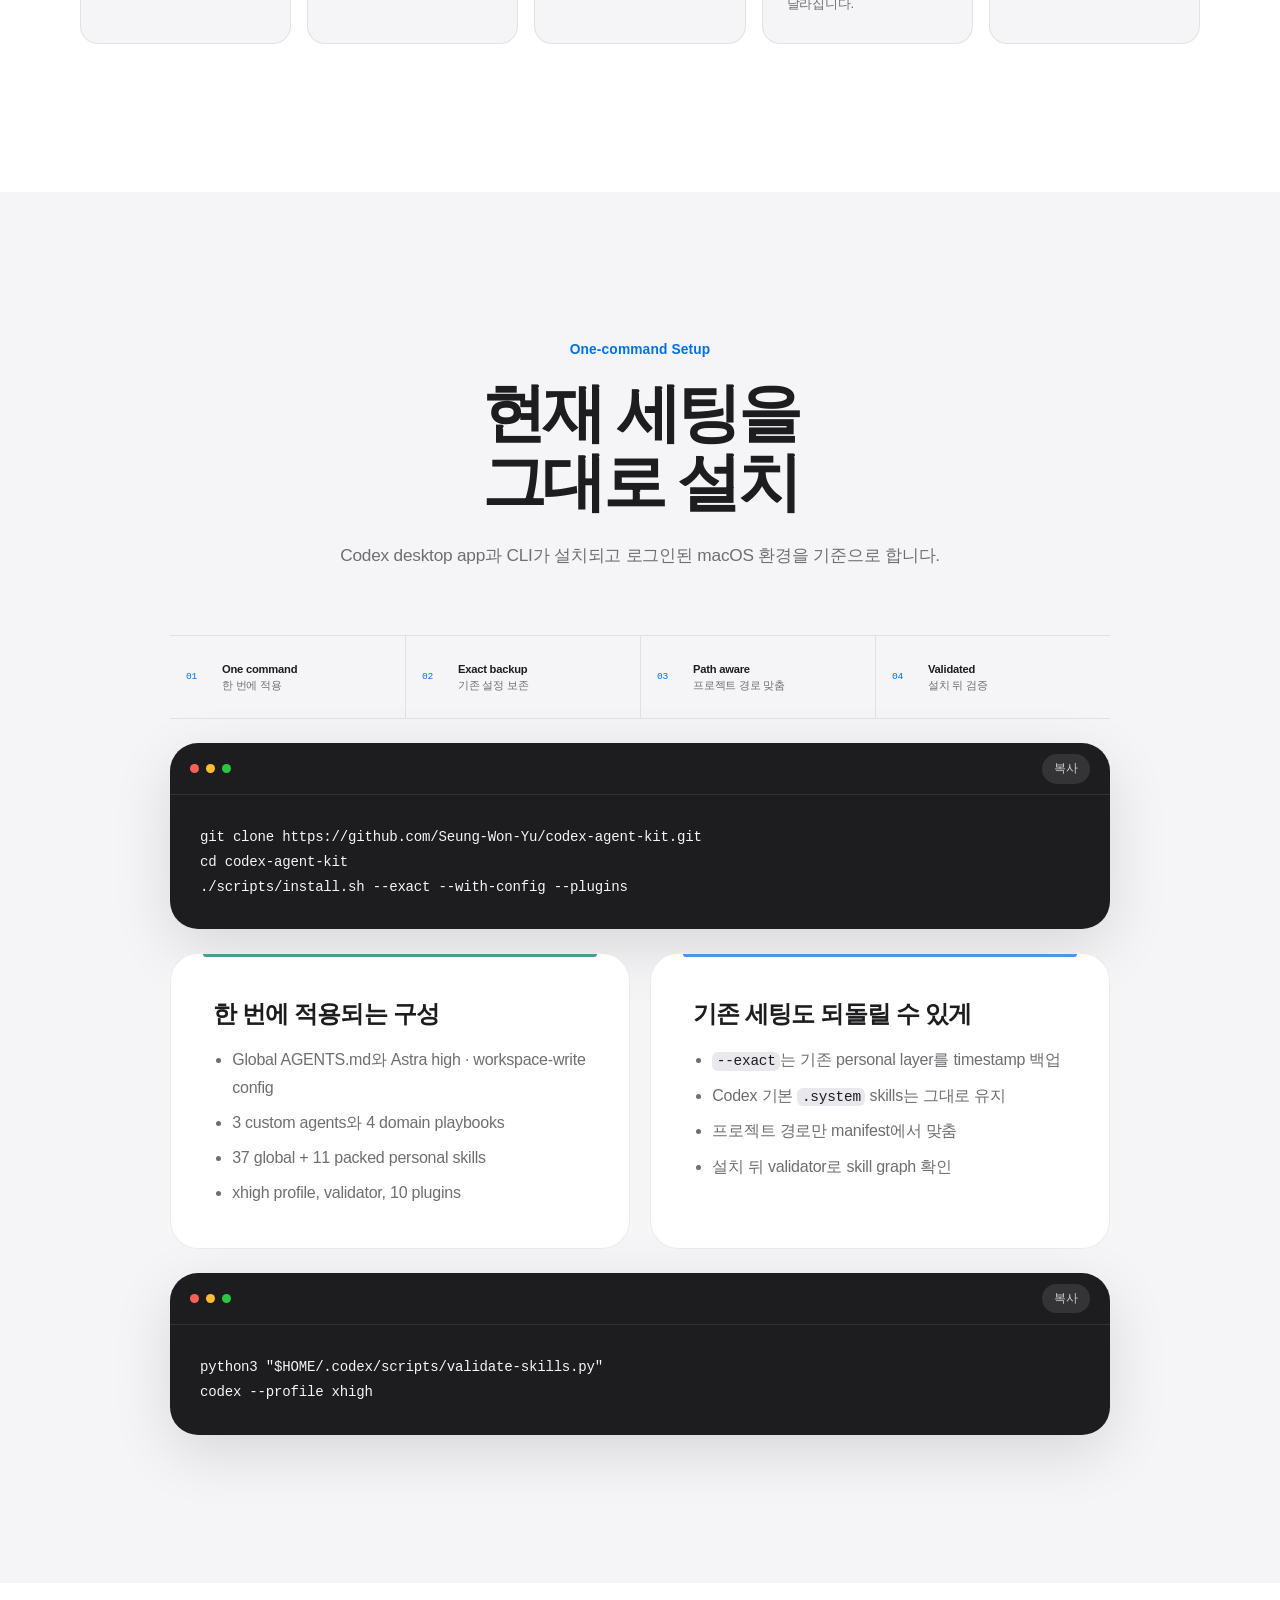
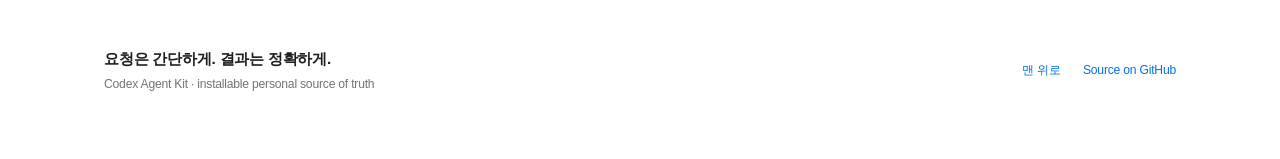
==== commit dfdba2f8: "feat: add Astra intent refinement and refresh Pages" ====
--- a/index.html
+++ b/index.html
@@ -5,7 +5,7 @@
     <meta name="viewport" content="width=device-width, initial-scale=1" />
     <meta
       name="description"
-      content="짧은 요청의 의도 정리, 자동 skill routing, 제한된 병렬 에이전트와 project pack을 한 번에 설치하는 개인 Codex 설정."
+      content="GPT-6 Astra를 위한 조건부 의도 보정과 직접 실행. 필요한 스킬만 읽고 중복 작업을 줄이는 개인 Codex 설정."
     />
     <meta id="themeColor" name="theme-color" content="#ffffff" />
     <meta property="og:type" content="website" />
@@ -14,14 +14,14 @@
     <meta property="og:title" content="Codex Agent Kit | 요청은 간단하게. 결과는 정확하게." />
     <meta
       property="og:description"
-      content="프롬프트 보정, 정확한 스킬 라우팅, 제한된 에이전트 위임을 한 번에 설치하는 개인 Codex 운영 체계."
+      content="명확하면 바로 실행, 모호하면 한 번 보정. GPT-6 Astra high와 48개 스킬을 연결하는 개인 Codex 운영 설정."
     />
     <meta property="og:url" content="https://seung-won-yu.github.io/codex-agent-kit/" />
     <meta name="twitter:card" content="summary" />
     <meta name="twitter:title" content="Codex Agent Kit | 요청은 간단하게. 결과는 정확하게." />
     <meta
       name="twitter:description"
-      content="프롬프트 보정, 정확한 스킬 라우팅, 제한된 에이전트 위임을 한 번에 설치하는 개인 Codex 운영 체계."
+      content="명확하면 바로 실행, 모호하면 한 번 보정. GPT-6 Astra high와 48개 스킬을 연결하는 개인 Codex 운영 설정."
     />
     <link rel="canonical" href="https://seung-won-yu.github.io/codex-agent-kit/" />
     <title>Codex Agent Kit | Installable Personal Setup</title>
@@ -50,7 +50,7 @@
         }
       </style>
     </noscript>
-    <link rel="stylesheet" href="assets/app.css?v=landing-v6" />
+    <link rel="stylesheet" href="assets/app.css?v=astra-intake-v1" />
   </head>
   <body>
     <a class="skip-link" href="#main-content">본문으로 건너뛰기</a>
@@ -112,7 +112,7 @@
           />
           <button class="search-close" id="siteSearchClose" type="button" aria-label="검색 닫기">Esc</button>
         </div>
-        <p class="search-hint" id="siteSearchHint">섹션과 47개 스킬을 한 번에 찾습니다.</p>
+        <p class="search-hint" id="siteSearchHint">섹션과 48개 스킬을 한 번에 찾습니다.</p>
         <div class="search-results" id="siteSearchResults" role="region" aria-label="검색 결과" aria-live="polite"></div>
       </div>
     </dialog>
@@ -138,21 +138,21 @@
             요청은 간단하게.<br /><span class="hero-gradient">결과는 정확하게</span><span class="hero-stop">.</span>
           </h1>
           <p class="hero-line" data-reveal>
-            짧은 요청의 의도를 이해하고, 필요한 스킬만 연결하고,<br class="desktop-break" />
-            끝까지 검증하는 개인 Codex 세팅.
+            명확하면 바로 실행하고, 모호하면 한 번 보정하고,<br class="desktop-break" />
+            쓸 수 있는 결과까지 완성하는 개인 Codex 세팅.
           </p>
           <p class="lede" data-reveal>
-            GPT-5.6 Sol high를 중심으로 전역 규칙, 3개 전문 에이전트,
-            47개 personal skill과 10개 plugin을 하나의 흐름으로 정리했습니다.
+            GPT-6 Astra high를 중심으로 전역 규칙, 3개 전문 에이전트,
+            48개 personal skill과 10개 plugin을 하나의 흐름으로 정리했습니다.
           </p>
           <div class="hero-actions" data-reveal>
             <a class="button primary" href="#install">내 세팅 설치하기</a>
-            <a class="button secondary" href="#skills">47개 스킬 살펴보기 <span aria-hidden="true">›</span></a>
+            <a class="button secondary" href="#skills">48개 스킬 살펴보기 <span aria-hidden="true">›</span></a>
           </div>
           <div class="hero-signals" aria-label="핵심 운영 원칙" data-reveal>
-            <span>Quality-first</span>
-            <span>Native routing</span>
-            <span>One writing lane</span>
+            <span>조건부 보정</span>
+            <span>맥락 재사용</span>
+            <span>필요한 검증</span>
           </div>
         </div>
         <div class="hero-readout" aria-label="요청 처리 핵심 단계" data-reveal>
@@ -168,7 +168,7 @@
         <div class="stage-chrome">
           <span class="stage-dot"></span>
           <span>Codex Agent Kit</span>
-          <span class="stage-version">Personal OS · v4</span>
+          <span class="stage-version">흐름 예시 · 모델 호출 없음</span>
           <strong><span aria-hidden="true"></span> Ready</strong>
           <button class="stage-run" id="demoRun" type="button" aria-label="현재 요청 처리 흐름 다시 실행">
             <svg viewBox="0 0 20 20" aria-hidden="true"><path d="m7.2 5.6 6 4.4-6 4.4Z"></path></svg>
@@ -176,7 +176,8 @@
           </button>
         </div>
         <div class="stage-presets" role="group" aria-label="데모 요청 선택">
-          <button type="button" data-demo="build" aria-pressed="true">구현하기</button>
+          <button type="button" data-demo="direct" aria-pressed="false">바로 처리</button>
+          <button type="button" data-demo="build" aria-pressed="true">보정 후 작업</button>
           <button type="button" data-demo="inspect" aria-pressed="false">원인만 보기</button>
           <button type="button" data-demo="secure" aria-pressed="false">민감 작업</button>
         </div>
@@ -190,36 +191,37 @@
         <div class="stage-body">
           <div class="stage-prompt">
             <span class="stage-label">Starting request</span>
-            <p id="demoPrompt">“내 Codex 설정을 더 효율적으로 다듬어줘”</p>
+            <p id="demoPrompt">“이 메모로 신입이 혼자 실습할 수 있게 안내문을 만들어줘”</p>
             <span class="stage-permission" id="demoPermission">workspace-write</span>
           </div>
           <div class="stage-arrow" aria-hidden="true">
             <span></span>
           </div>
           <div class="stage-result" id="demoResult" aria-live="polite">
-            <span class="stage-label">Intent structured · ready to run</span>
-            <h2 id="demoTitle">의도를 다듬고.<br />구현은 끝까지.</h2>
-            <p id="demoSummary">제품 방향을 정리하고, 가장 좁은 스킬로 구현한 뒤 실제 화면까지 검증합니다.</p>
+            <span class="stage-label" id="demoIntake">보정 사용 · intent-refiner</span>
+            <h2 id="demoTitle">거친 메모를.<br />혼자 끝내는 실습으로.</h2>
+            <p id="demoSummary">대상과 사용 목적을 기준으로 준비·실습 순서·성공 확인을 보완하고, 확인된 명령은 보존합니다.</p>
+            <p class="stage-check" id="demoCheck">완료 기준: 초보자가 안내문만 보고 실습을 끝내고 성공 여부를 알 수 있음</p>
           </div>
           <div class="stage-slots" aria-label="스킬 조합 슬롯">
             <span data-slot="primary" class="is-active">
-              <small>Primary</small><em>frontend-ui-engineering</em>
+              <small>Primary</small><em>technical-writer</em>
             </span>
-            <span data-slot="adapter" class="is-active">
-              <small>Adapter</small><em>Browser</em>
+            <span data-slot="adapter">
+              <small>Adapter</small><em>필요 없음</em>
             </span>
-            <span data-slot="verifier" class="is-active">
-              <small>Verifier</small><em>webapp-testing</em>
+            <span data-slot="verifier">
+              <small>Verifier</small><em>필요 없음</em>
             </span>
             <span data-slot="safety">
-              <small>Safety</small><em>Not required</em>
+              <small>Safety</small><em>필요 없음</em>
             </span>
           </div>
         </div>
       </section>
 
       <section class="stats-band" aria-label="현재 구성 수치">
-        <div><strong data-count="36">36</strong><span>global personal skills</span></div>
+        <div><strong data-count="37">37</strong><span>global personal skills</span></div>
         <div><strong data-count="11">11</strong><span>project-packed skills</span></div>
         <div><strong data-count="3">3</strong><span>custom agent roles</span></div>
         <div><strong data-count="10">10</strong><span>connected plugins</span></div>
@@ -230,8 +232,8 @@
           <p class="eyebrow">The operating contract</p>
           <h2 id="story-title">알아서 하되.<br />권한은 지키게.</h2>
           <p>
-            자동화의 핵심은 더 많은 것을 시키는 게 아니라, 매 순간 무엇을 해도 되는지와
-            누가 책임질지를 선명하게 만드는 것입니다.
+            목적과 완료 기준을 필요한 만큼만 정리합니다. 반복 설명·재탐색·불필요한 검증을 줄이고,
+            그 여력을 결과를 완성하는 데 씁니다.
           </p>
         </div>
         <div class="story-layout">
@@ -280,28 +282,28 @@
                 <span>01</span><strong>Interpret</strong>
               </button>
               <h3>표현보다<br />해야 할 일을 읽습니다.</h3>
-              <p>짧거나 맥락이 생략된 요청도 목표, 맥락, 산출물과 완료 조건을 기준으로 정리합니다.</p>
+              <p>길이가 기준은 아닙니다. 명확한 요청은 바로 실행하고, 해석이 결과를 바꿀 때만 intent-refiner를 읽어 목적·필수 조건·완료 기준을 정리합니다.</p>
             </article>
             <article class="story-chapter" data-story-key="permission">
               <button type="button" data-story-trigger aria-pressed="false">
                 <span>02</span><strong>Permission</strong>
               </button>
               <h3>알아서 움직여도<br />선을 넘지는 않습니다.</h3>
-              <p>확인·분석·제안은 read-only로 유지하고, 명확히 고쳐 달라고 한 범위 안에서만 파일을 바꿉니다.</p>
+              <p>이전 수정 승인은 같은 대상에서 이어받고, “원인만 / 수정하지 마” 같은 새 제한은 지킵니다. 보정이 임의의 기능 추가나 외부 전송으로 이어지지 않게 합니다.</p>
             </article>
             <article class="story-chapter" data-story-key="route">
               <button type="button" data-story-trigger aria-pressed="false">
                 <span>03</span><strong>Route</strong>
               </button>
               <h3>많이 부르지 않고<br />정확히 연결합니다.</h3>
-              <p>가장 좁은 primary 하나를 고르고, 파일 형식·독립 검증·보안 경계가 필요할 때만 슬롯을 추가합니다.</p>
+              <p>보정은 별도 모델이나 에이전트 없이 한 번만 합니다. 이후 가장 좁은 primary로 작업하고, 후속 요청에서는 기존 해석과 읽은 자료를 재사용합니다.</p>
             </article>
             <article class="story-chapter" data-story-key="verify">
               <button type="button" data-story-trigger aria-pressed="false">
                 <span>04</span><strong>Verify</strong>
               </button>
               <h3>만들었다가 아니라<br />확인했다로 끝냅니다.</h3>
-              <p>테스트, 빌드, 실제 브라우저 흐름처럼 결과를 바꿀 수 있는 가장 가까운 검증을 수행합니다.</p>
+              <p>변경에 맞는 검증을 수행하고, 새 문제가 없으면 통과한 검사를 반복하지 않습니다. 요청 항목과 실제 사용 목적을 함께 확인합니다. 토큰 절감률은 아직 비교 측정하지 않았습니다.</p>
             </article>
           </div>
         </div>
@@ -358,10 +360,10 @@
 
       <section id="skills" class="section-grid section-tint" aria-labelledby="skills-title">
         <div class="section-heading">
-          <p class="eyebrow">47 Personal Skills</p>
+          <p class="eyebrow">48 Personal Skills</p>
           <h2 id="skills-title">각 스킬이 맡는 일을 한눈에</h2>
           <p class="section-note">
-            36개 범용 스킬은 전역에서, game·visual·supabase 11개는 연결된 프로젝트에서만 자동 노출됩니다.
+            37개 범용 스킬은 전역에서, game·visual·supabase 11개는 연결된 프로젝트에서만 자동 노출됩니다.
           </p>
         </div>
         <div>
@@ -369,11 +371,11 @@
             <label for="skillSearch">이름·영역·설명 검색</label>
             <input id="skillSearch" type="search" placeholder="예: 프론트엔드, 리서치, Supabase, 검증" />
           </div>
-          <div class="skill-meta" id="skillMeta">47개 중 47개 표시</div>
+          <div class="skill-meta" id="skillMeta">48개 중 48개 표시</div>
           <div class="skill-cloud" id="skillCloud" aria-live="polite"></div>
           <div class="skill-toggle-wrap">
             <button class="skill-toggle" id="skillToggle" type="button" aria-expanded="false">
-              전체 47개 보기 <span aria-hidden="true">＋</span>
+              전체 48개 보기 <span aria-hidden="true">＋</span>
             </button>
           </div>
           <noscript>
@@ -397,7 +399,7 @@
           <section><span class="plugin-mark" aria-hidden="true">WEB</span><h3>Sites</h3><p>웹사이트 source, version, production deployment와 access control을 관리합니다.</p></section>
           <section><span class="plugin-mark" aria-hidden="true">BRS</span><h3>Browser</h3><p>Codex 안의 독립 브라우저로 페이지 탐색, 입력과 화면 검증을 수행합니다.</p></section>
           <section><span class="plugin-mark" aria-hidden="true">CHR</span><h3>Chrome</h3><p>로그인 상태와 기존 탭이 필요한 작업을 사용자의 Chrome에서 처리합니다.</p></section>
-          <section><span class="plugin-mark" aria-hidden="true">CUA</span><h3>Computer Use</h3><p>전용 API가 없는 macOS 앱과 데스크톱 UI를 직접 조작합니다.</p></section>
+          <section><span class="plugin-mark" aria-hidden="true">CUA</span><h3>Unified Computer Use</h3><p>연결된 브라우저 UI를 탐색하고 조작합니다. 지원 범위는 실행 환경에 따라 달라집니다.</p></section>
           <section><span class="plugin-mark" aria-hidden="true">VIZ</span><h3>Visualize</h3><p>차트, 비교 도구, 시뮬레이터와 interactive visualization을 대화 안에서 만듭니다.</p></section>
         </div>
       </section>
@@ -429,9 +431,9 @@
             <article class="card accent-green">
               <h3>한 번에 적용되는 구성</h3>
               <ul>
-                <li>Global AGENTS.md와 quality-first config</li>
+                <li>Global AGENTS.md와 Astra high · workspace-write config</li>
                 <li>3 custom agents와 4 domain playbooks</li>
-                <li>36 global + 11 packed personal skills</li>
+                <li>37 global + 11 packed personal skills</li>
                 <li>xhigh profile, validator, 10 plugins</li>
               </ul>
             </article>
@@ -468,7 +470,7 @@
         <a href="https://github.com/Seung-Won-Yu/codex-agent-kit">Source on GitHub</a>
       </nav>
     </footer>
-    <script src="assets/skills.js?v=catalog-v2"></script>
-    <script src="assets/app.js?v=landing-v6"></script>
+    <script src="assets/skills.js?v=catalog-v3"></script>
+    <script src="assets/app.js?v=astra-intake-v1"></script>
   </body>
 </html>
--- a/assets/app.css
+++ b/assets/app.css
@@ -3119,3 +3119,13 @@
     transform: none;
   }
 }
+
+/* Make the demo's intake decision and completion criterion explicit. */
+.stage-result .stage-check {
+  margin-top: 18px;
+  padding-top: 14px;
+  border-top: 1px solid var(--stage-line);
+  color: var(--stage-muted);
+  font-size: 0.8rem;
+  line-height: 1.65;
+}
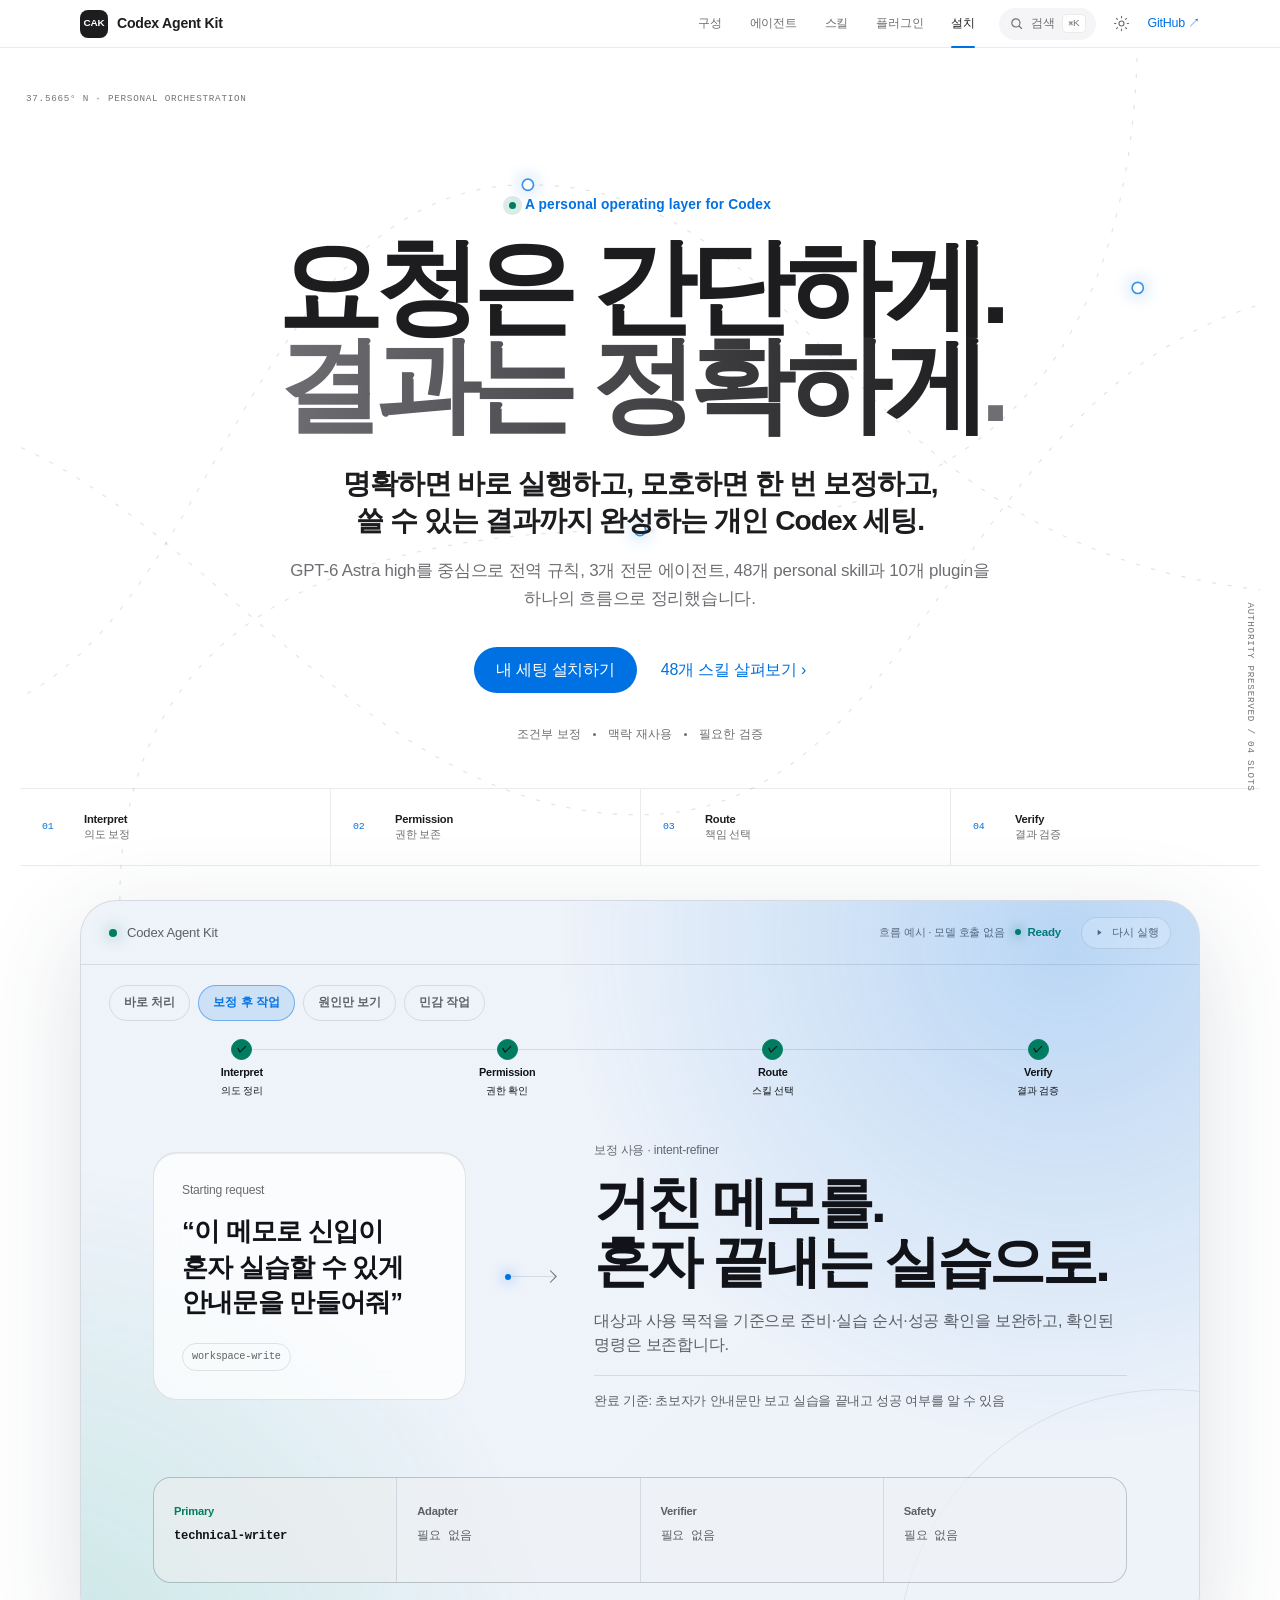
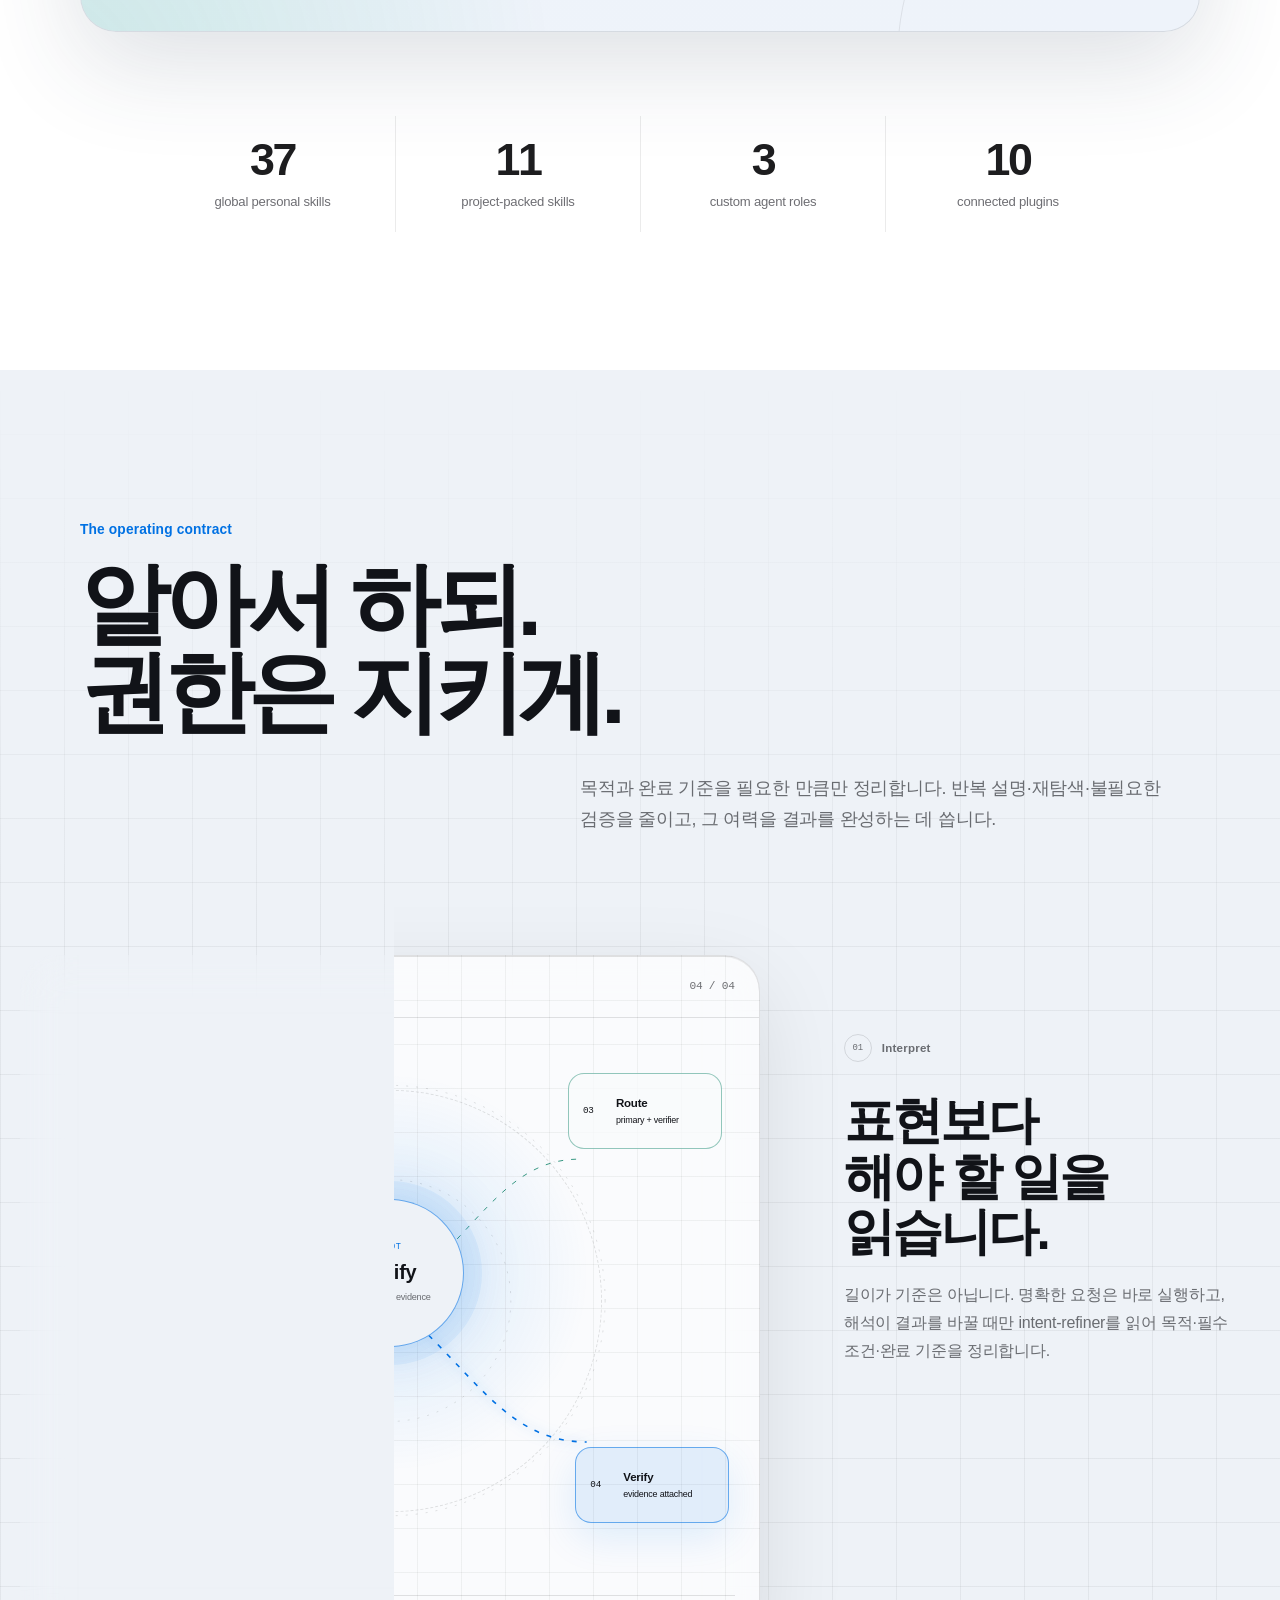
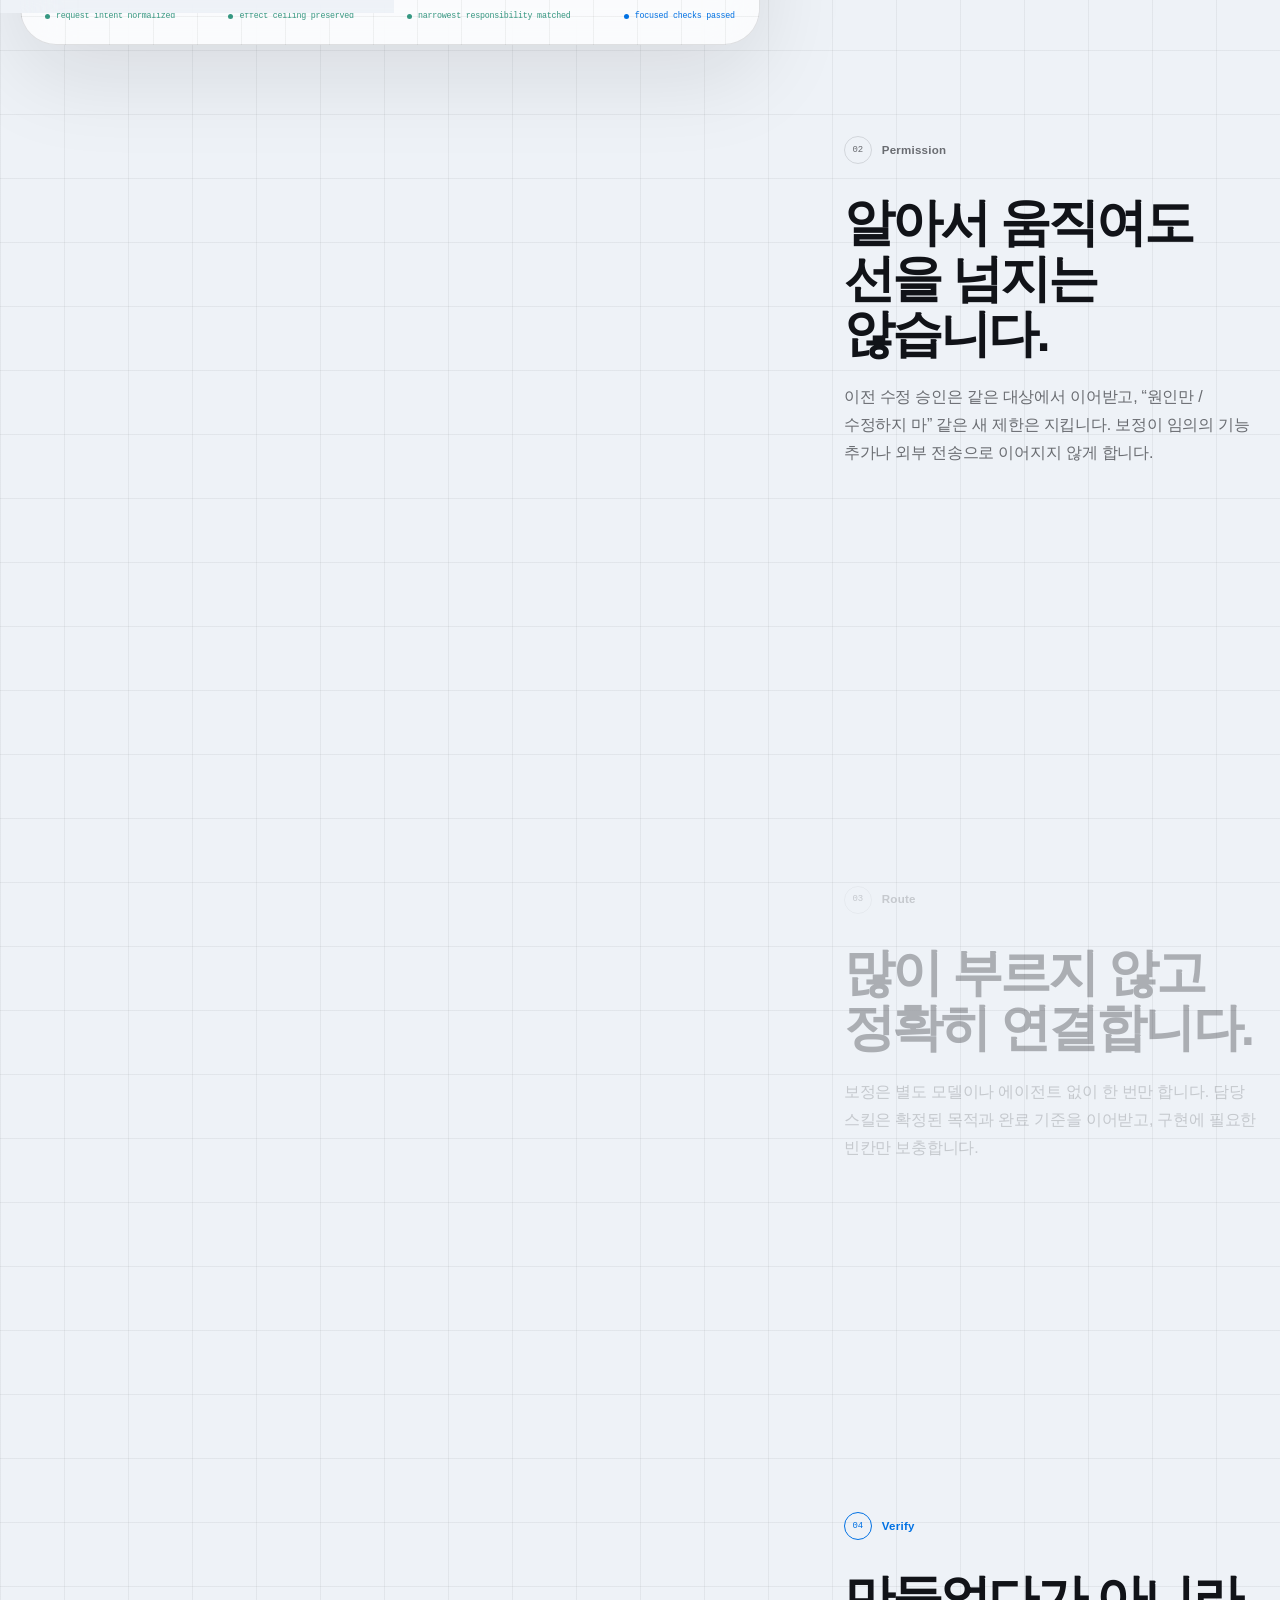
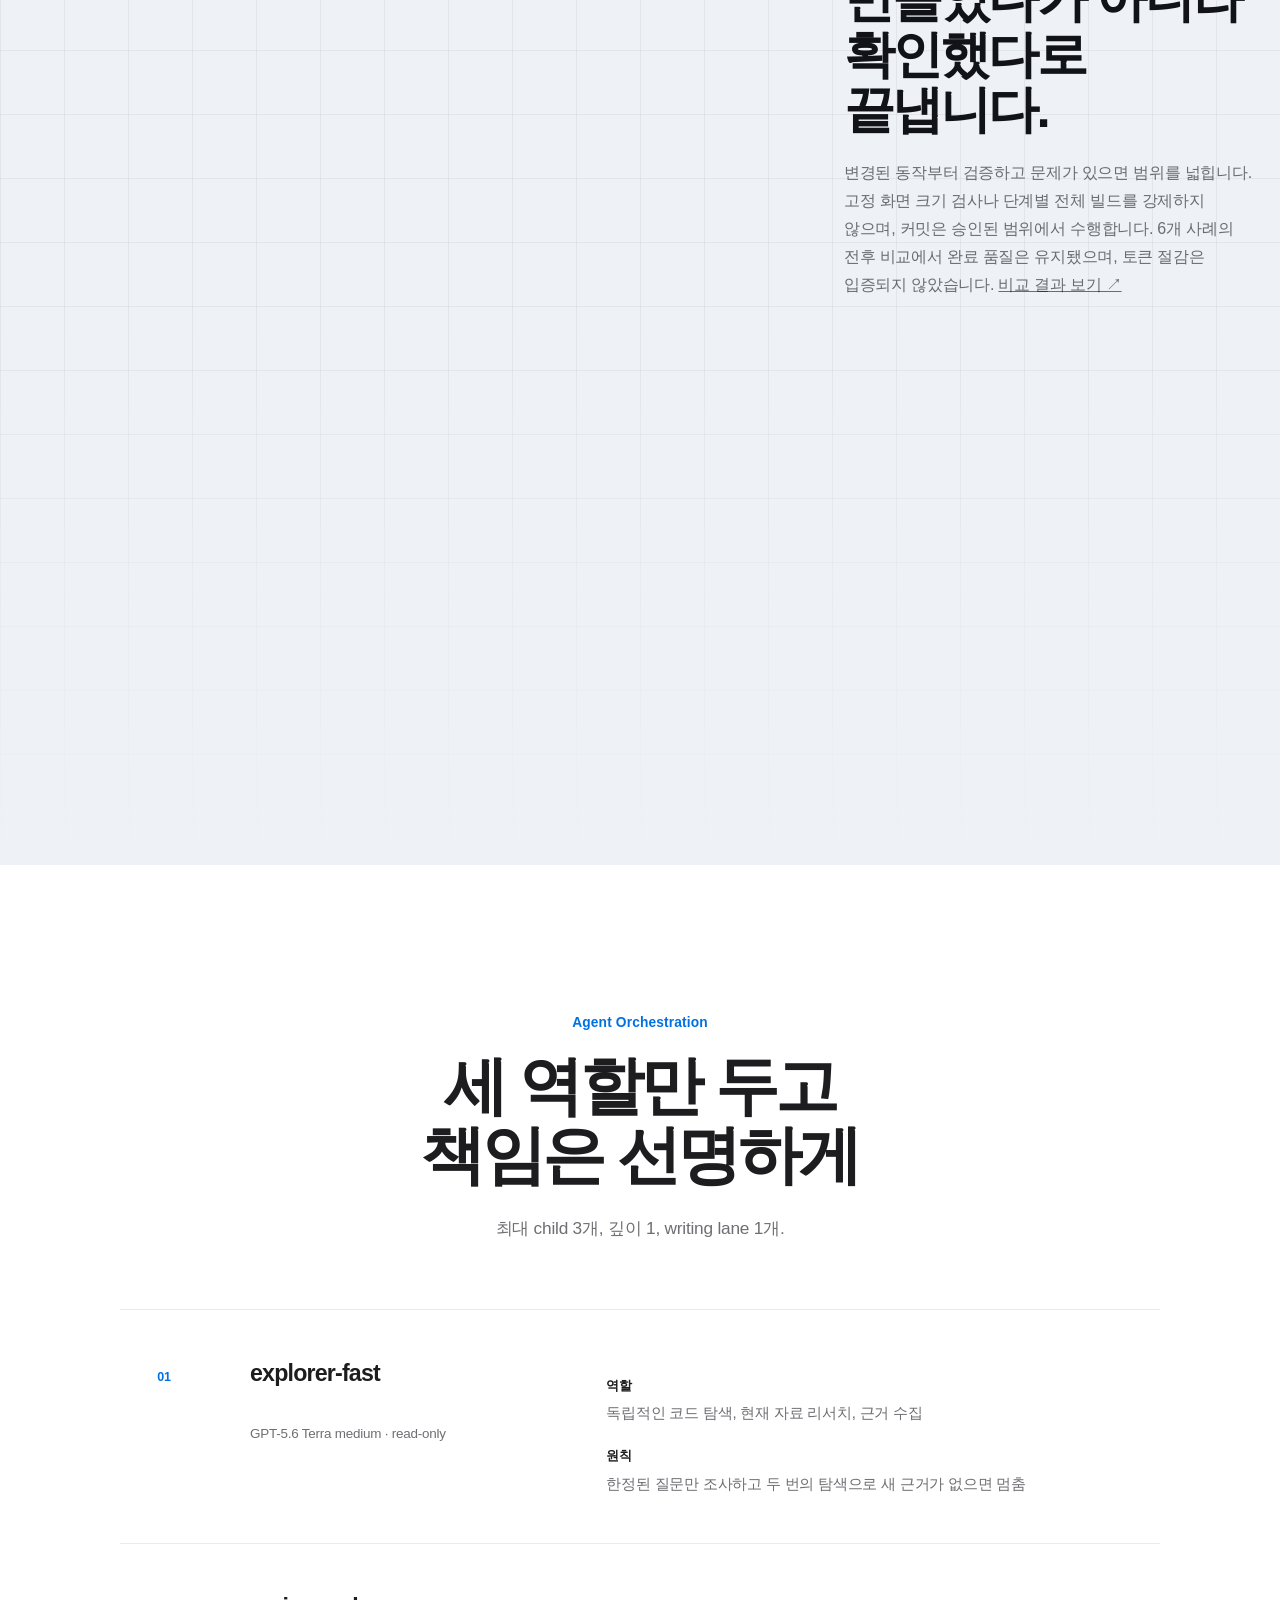
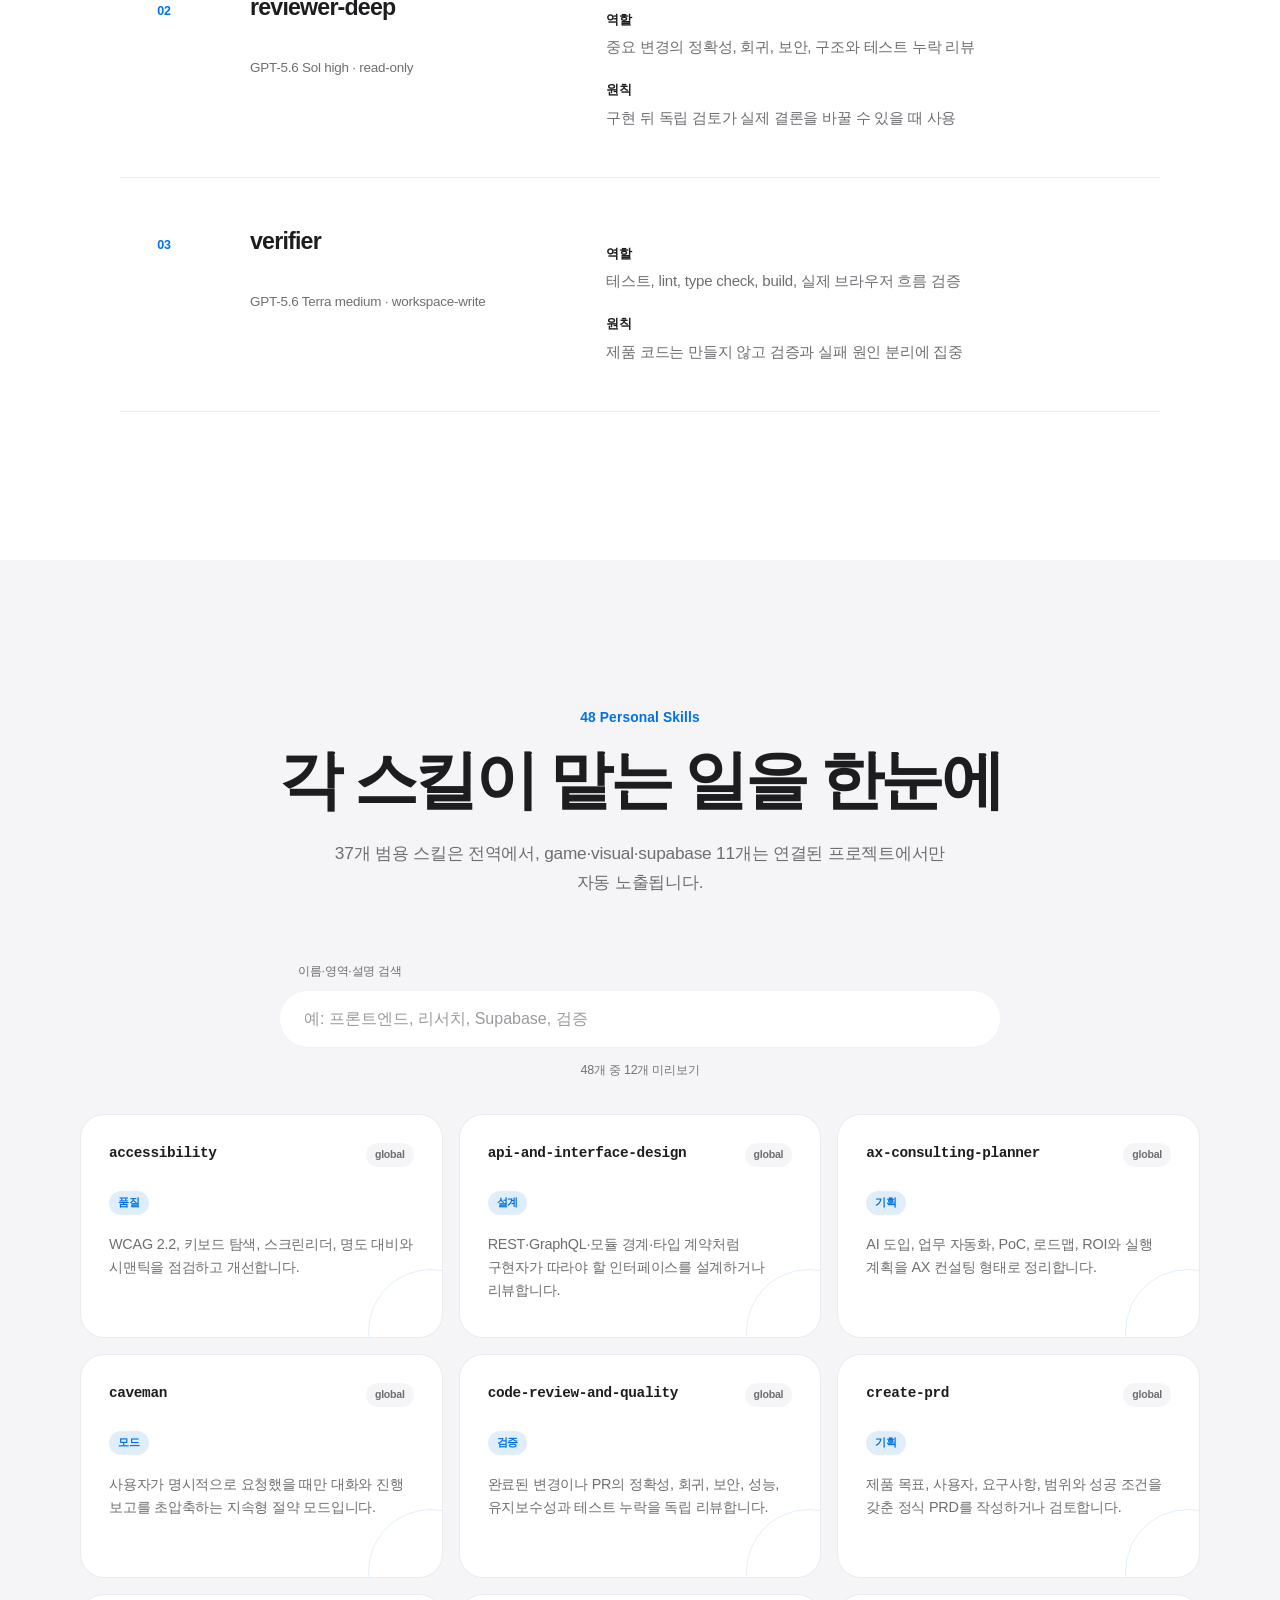
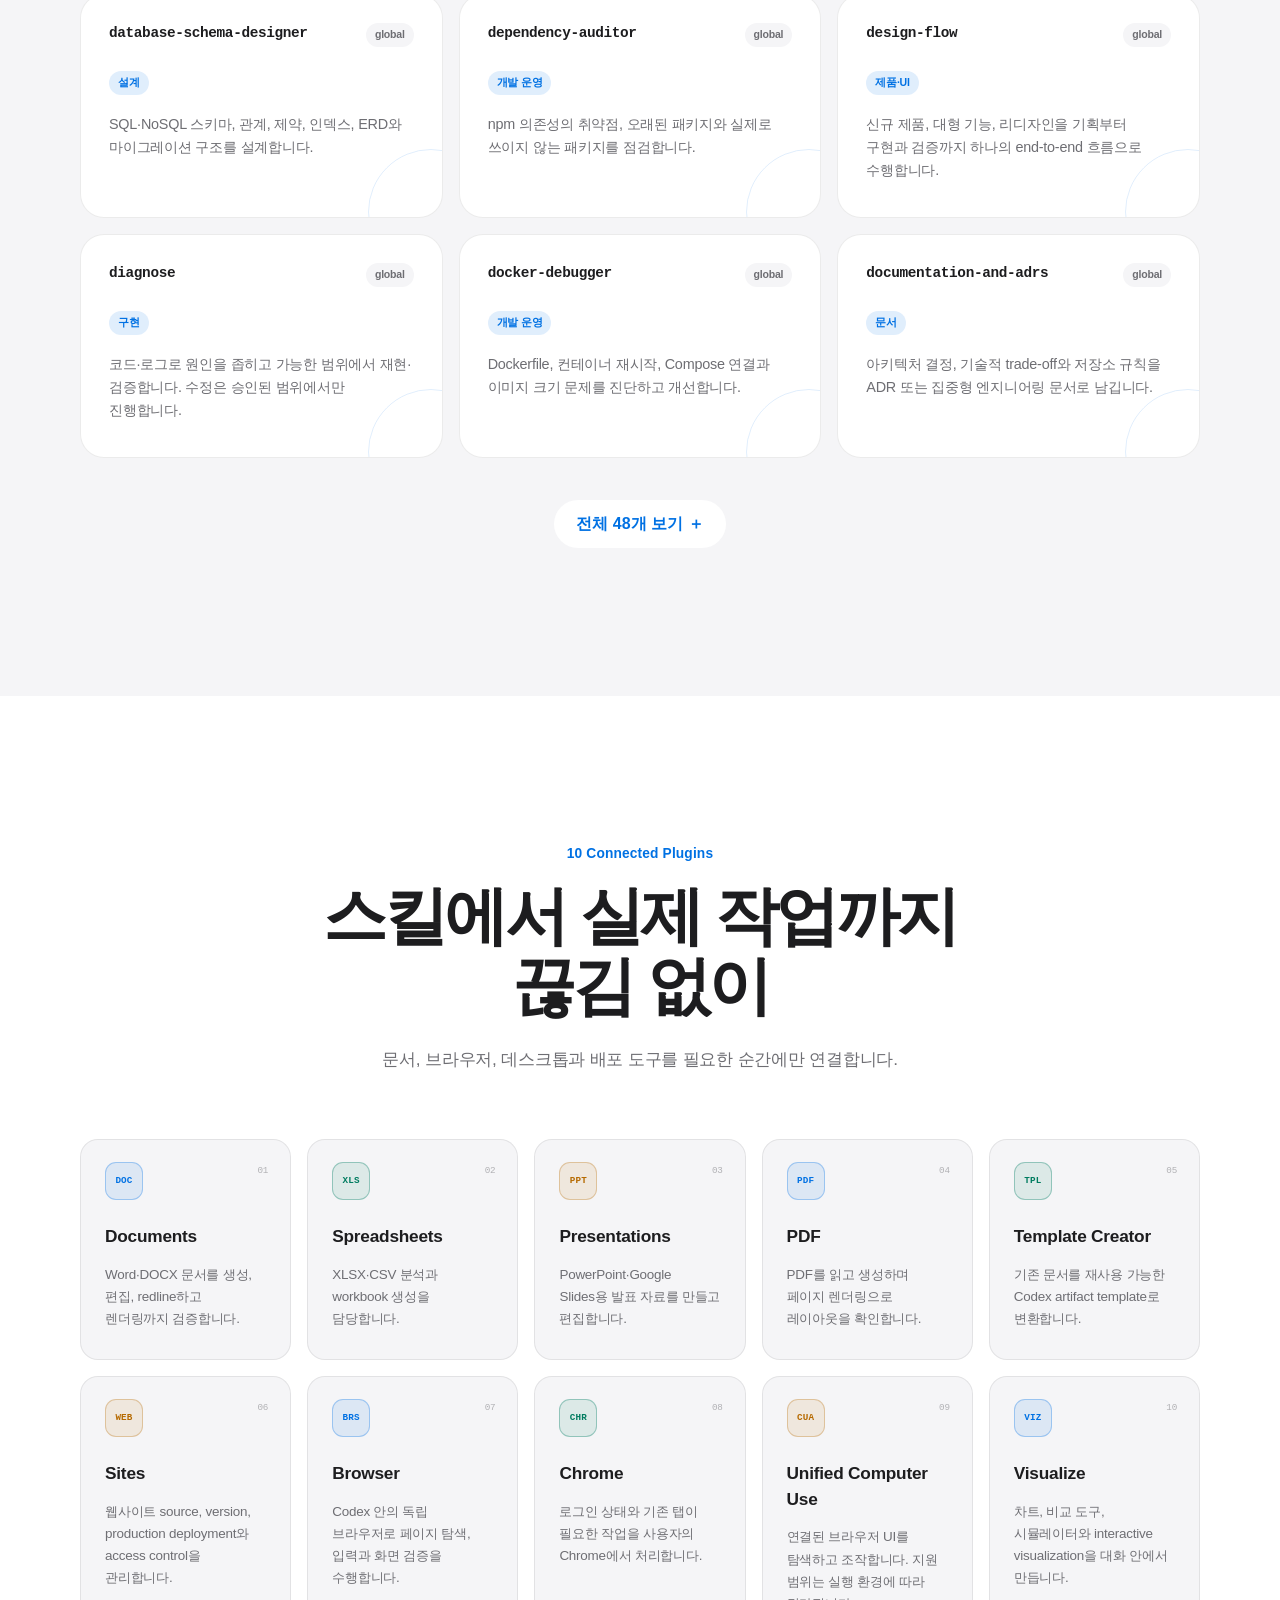
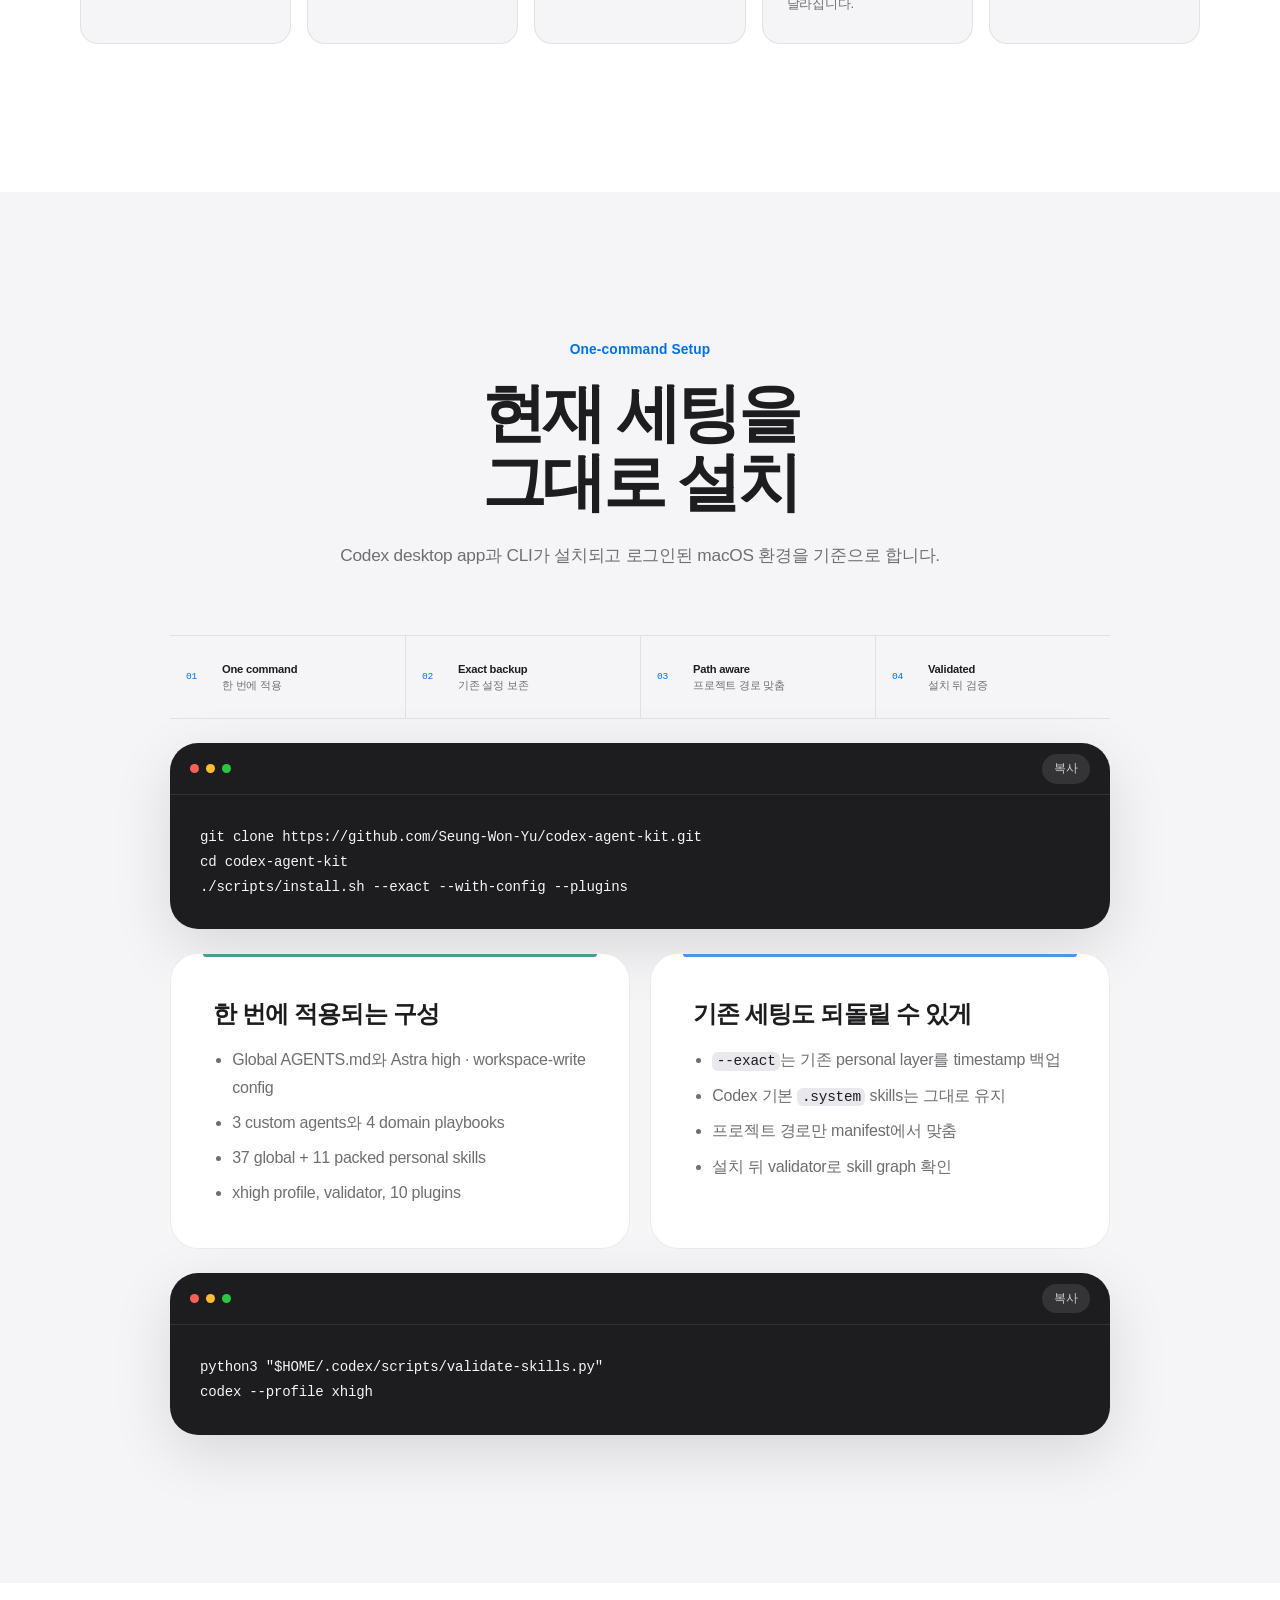
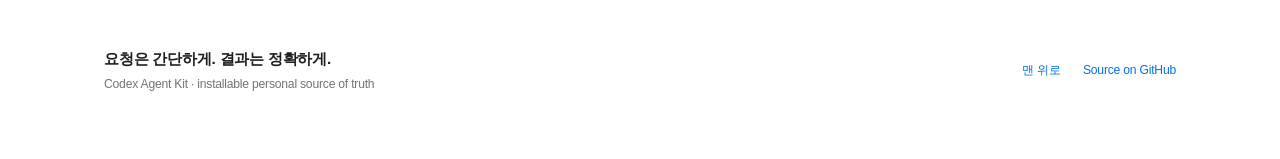
==== commit 69706c92: "refactor: relax skill ceremony and measure execution quality" ====
--- a/index.html
+++ b/index.html
@@ -296,14 +296,14 @@
                 <span>03</span><strong>Route</strong>
               </button>
               <h3>많이 부르지 않고<br />정확히 연결합니다.</h3>
-              <p>보정은 별도 모델이나 에이전트 없이 한 번만 합니다. 이후 가장 좁은 primary로 작업하고, 후속 요청에서는 기존 해석과 읽은 자료를 재사용합니다.</p>
+              <p>보정은 별도 모델이나 에이전트 없이 한 번만 합니다. 담당 스킬은 확정된 목적과 완료 기준을 이어받고, 구현에 필요한 빈칸만 보충합니다.</p>
             </article>
             <article class="story-chapter" data-story-key="verify">
               <button type="button" data-story-trigger aria-pressed="false">
                 <span>04</span><strong>Verify</strong>
               </button>
               <h3>만들었다가 아니라<br />확인했다로 끝냅니다.</h3>
-              <p>변경에 맞는 검증을 수행하고, 새 문제가 없으면 통과한 검사를 반복하지 않습니다. 요청 항목과 실제 사용 목적을 함께 확인합니다. 토큰 절감률은 아직 비교 측정하지 않았습니다.</p>
+              <p>변경된 동작부터 검증하고 문제가 있으면 범위를 넓힙니다. 고정 화면 크기 검사나 단계별 전체 빌드를 강제하지 않으며, 커밋은 승인된 범위에서 수행합니다. 6개 사례의 전후 비교에서 완료 품질은 유지됐으며, 토큰 절감은 입증되지 않았습니다. <a href="https://github.com/Seung-Won-Yu/codex-agent-kit/blob/main/docs/evaluations/2026-09-09.md">비교 결과 보기 ↗</a></p>
             </article>
           </div>
         </div>
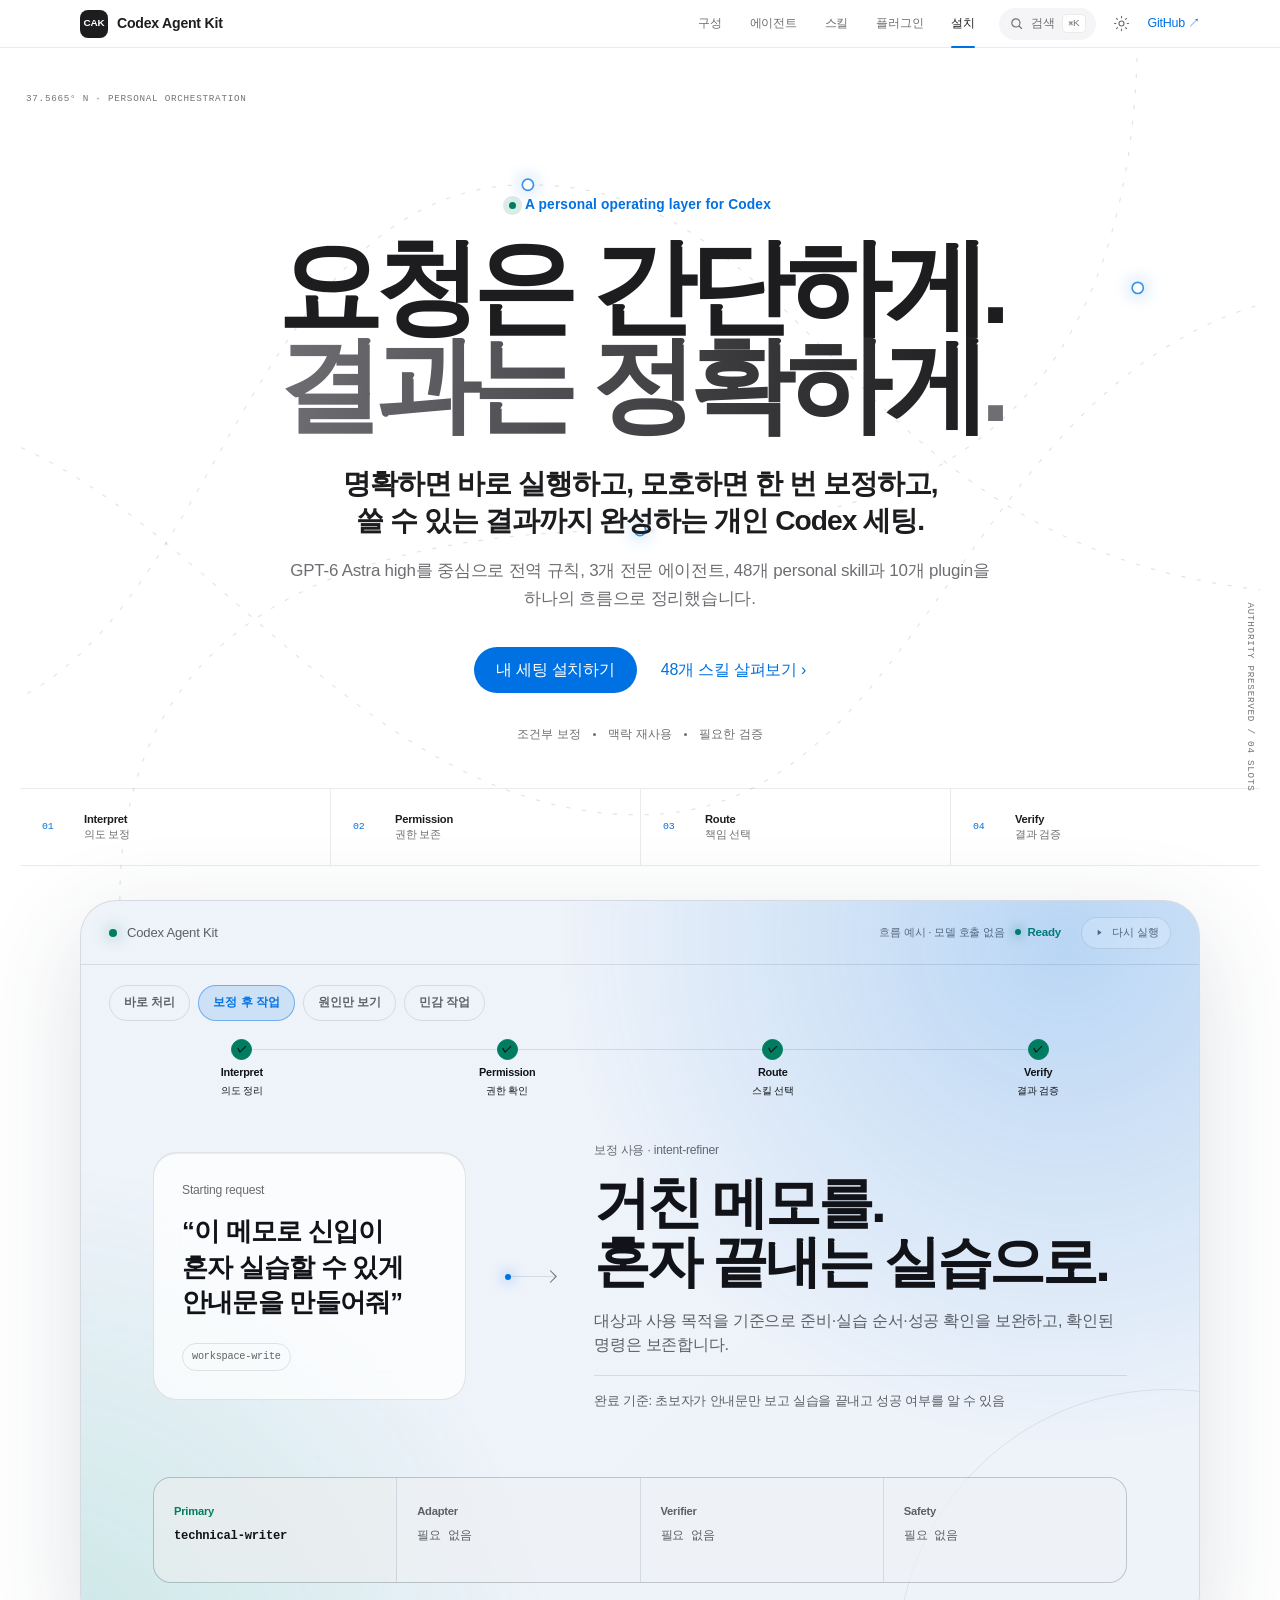
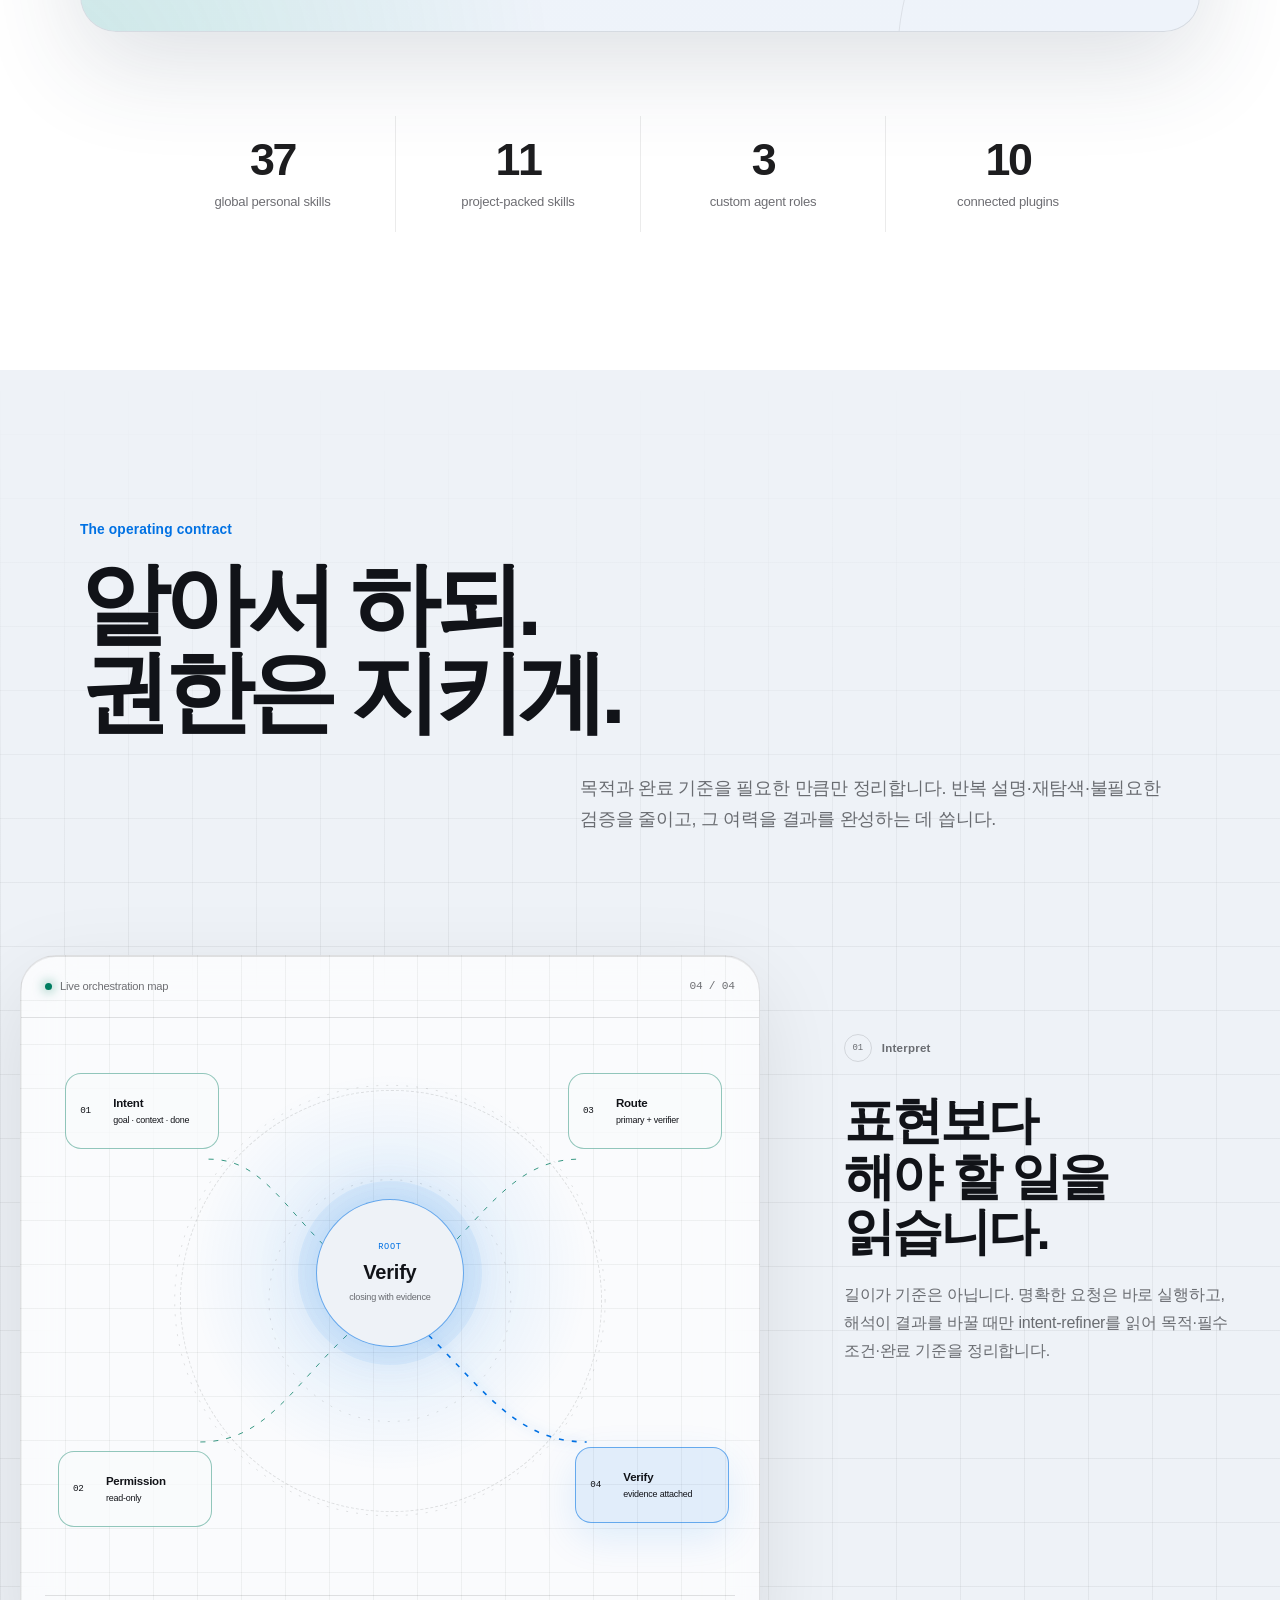
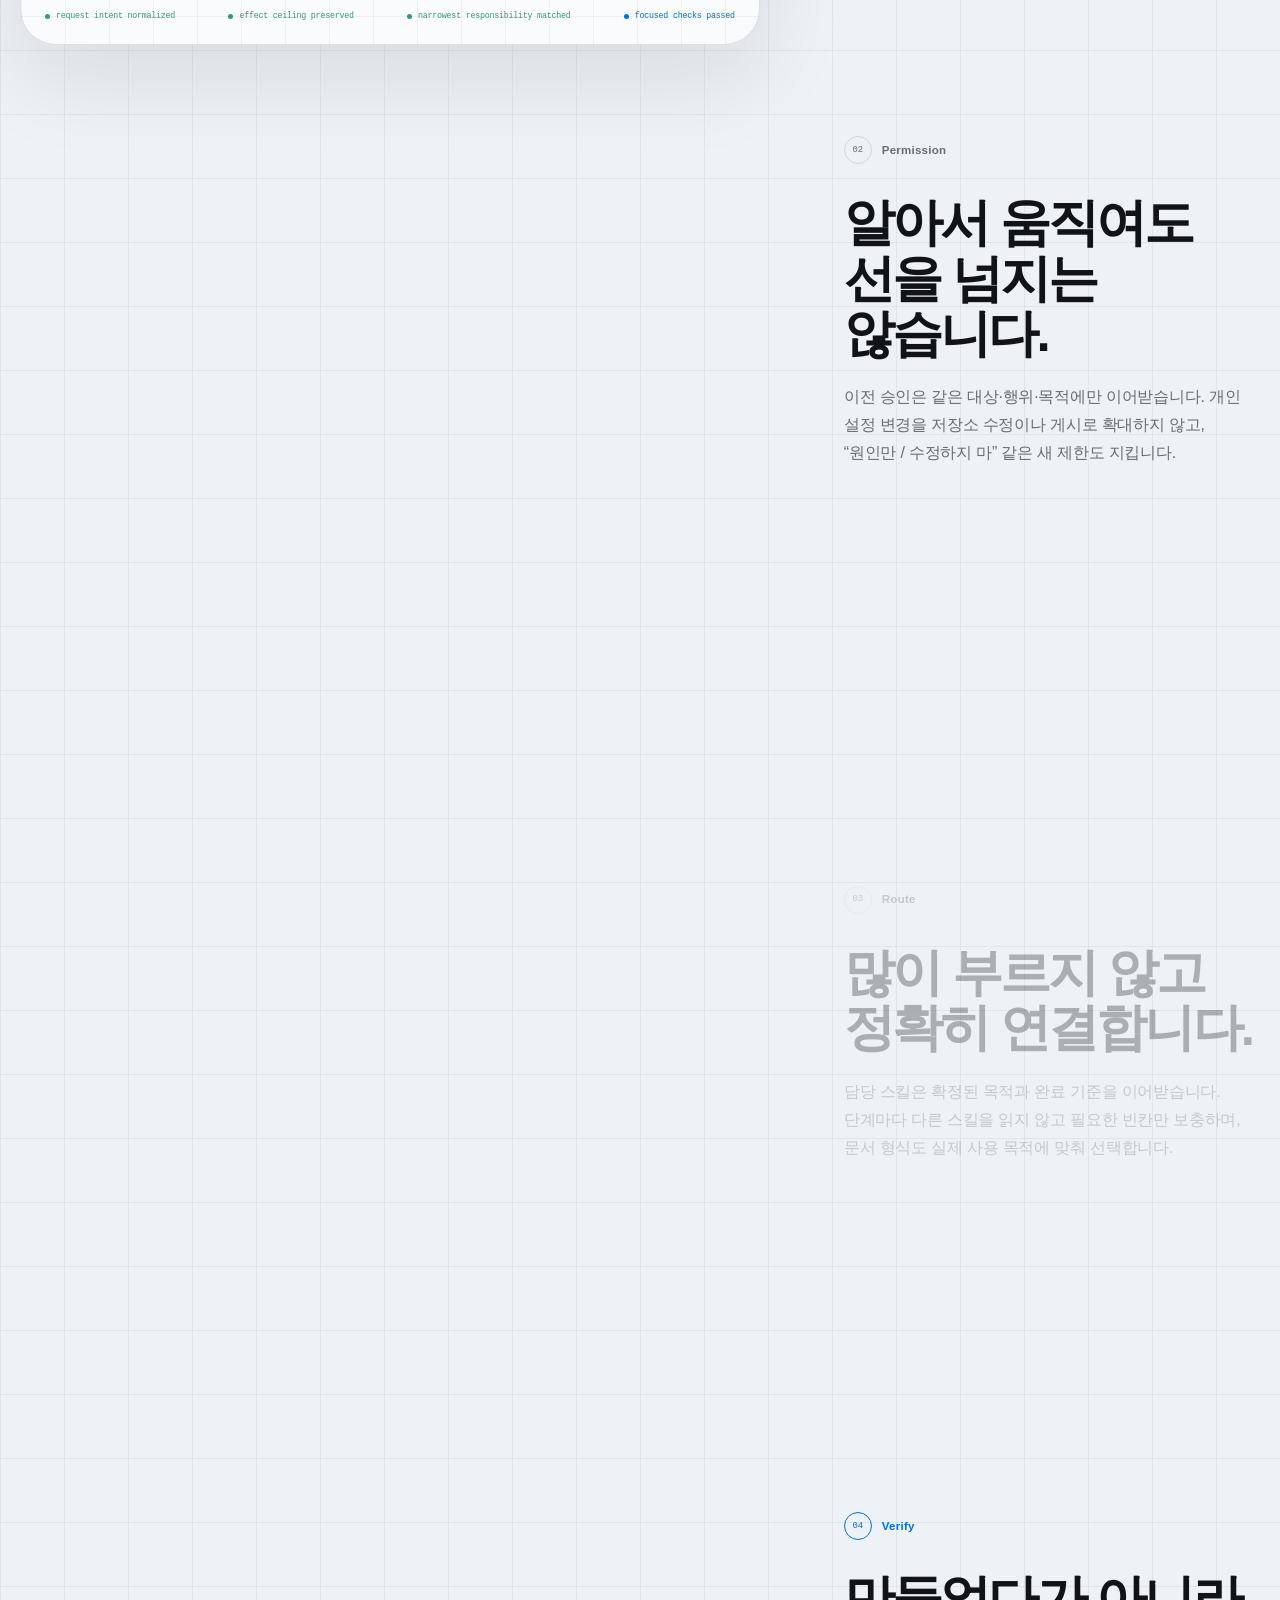
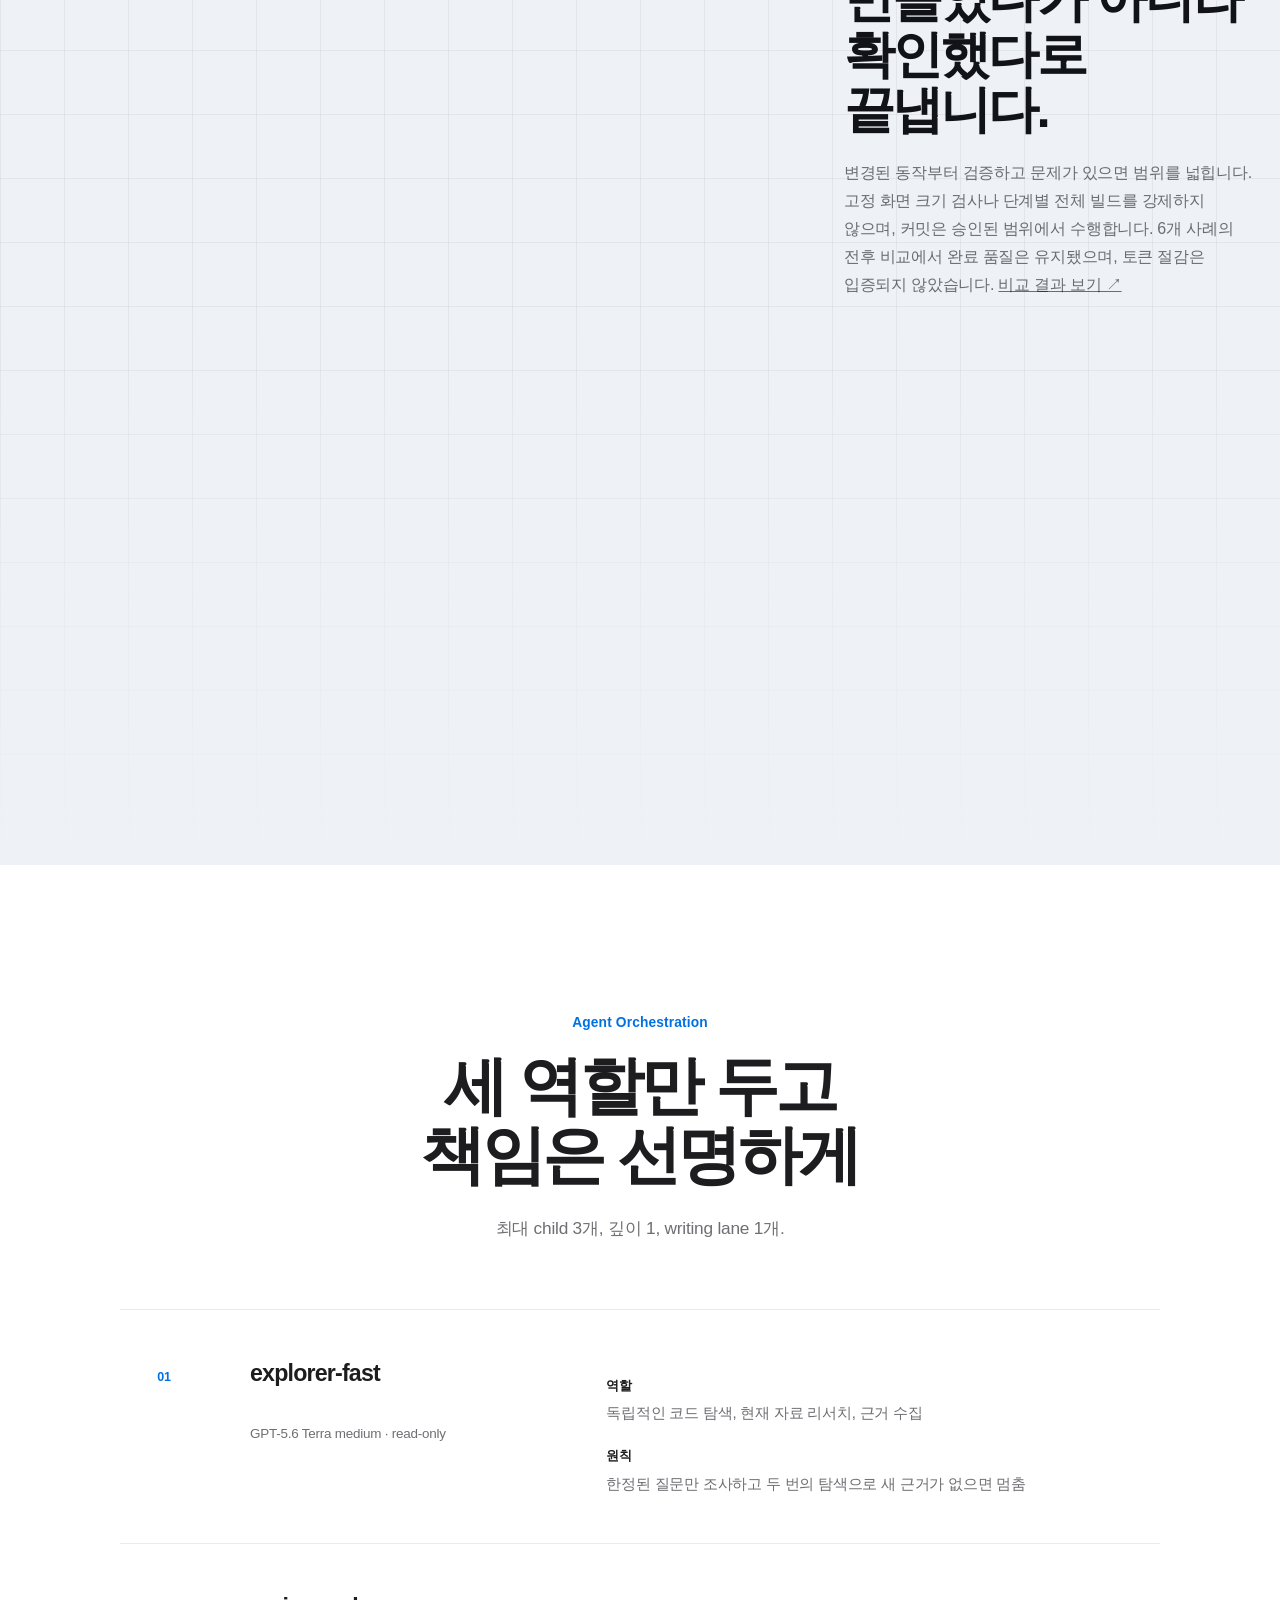
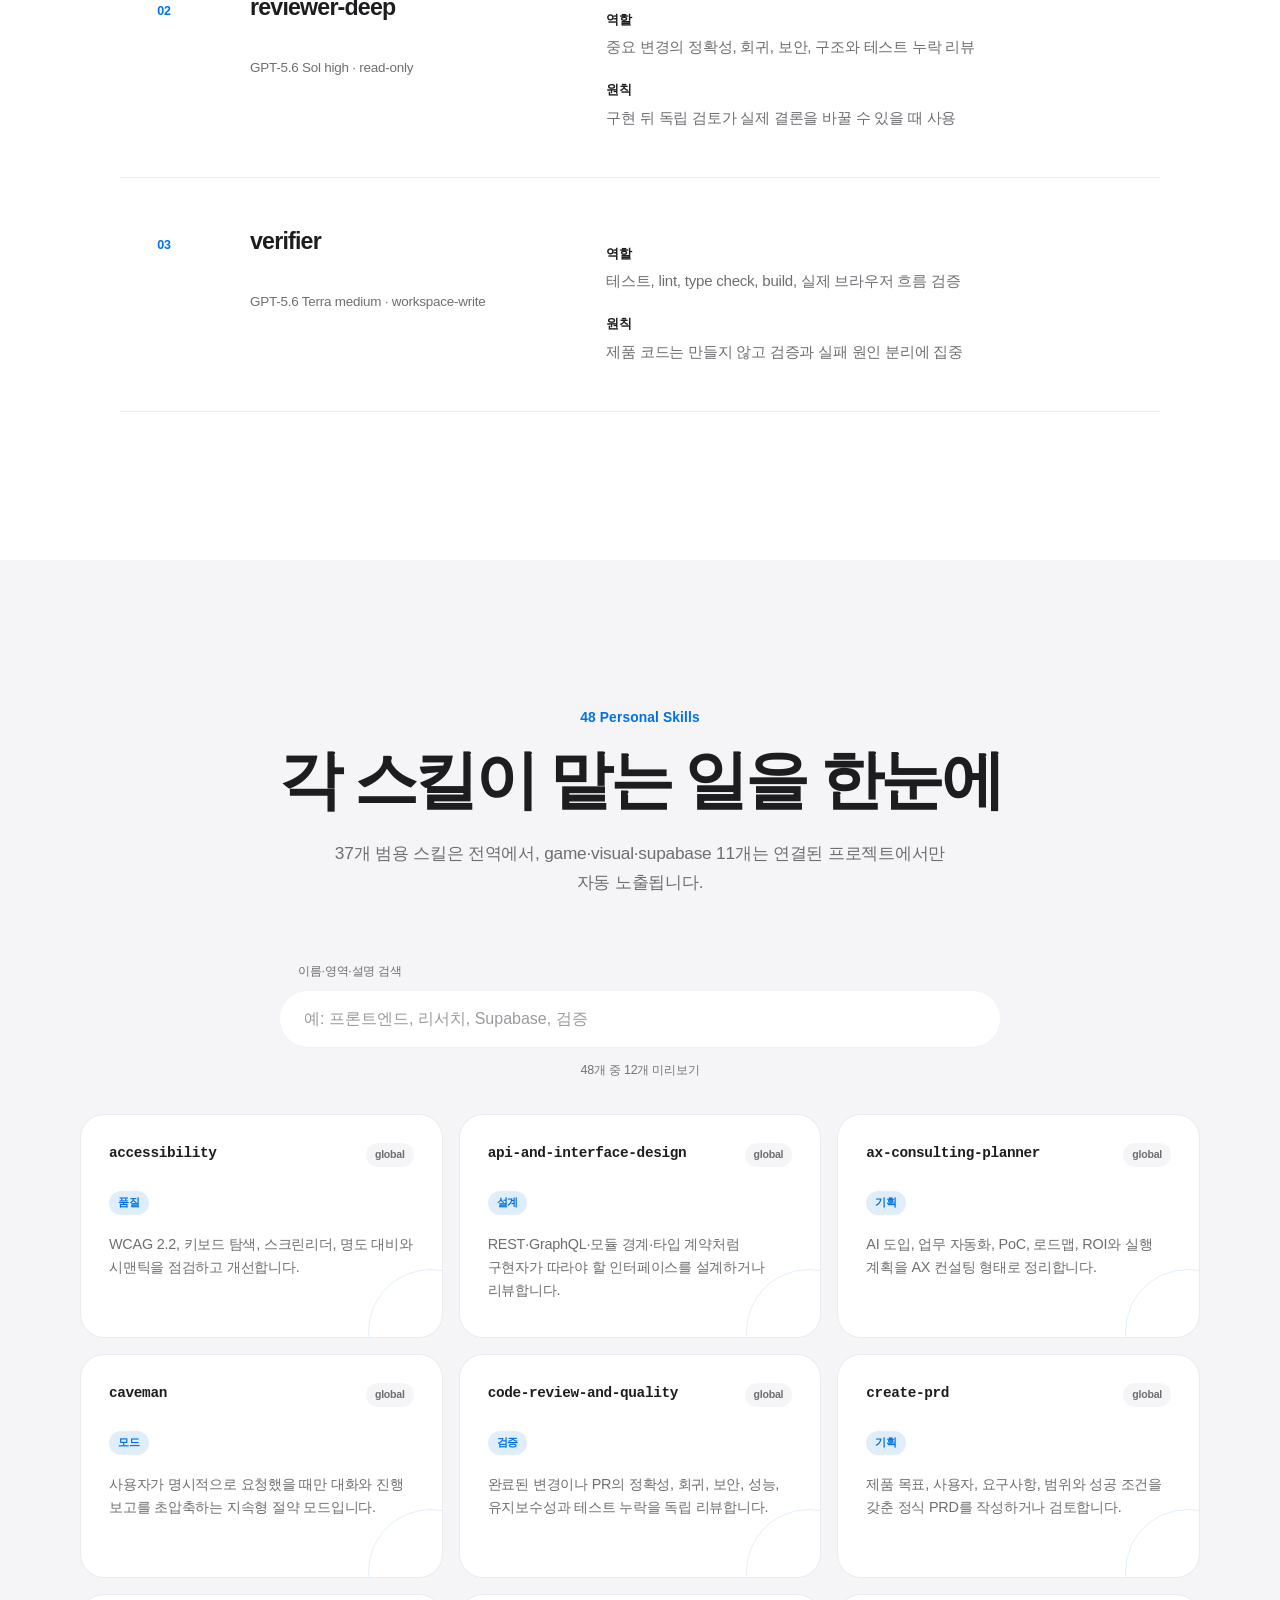
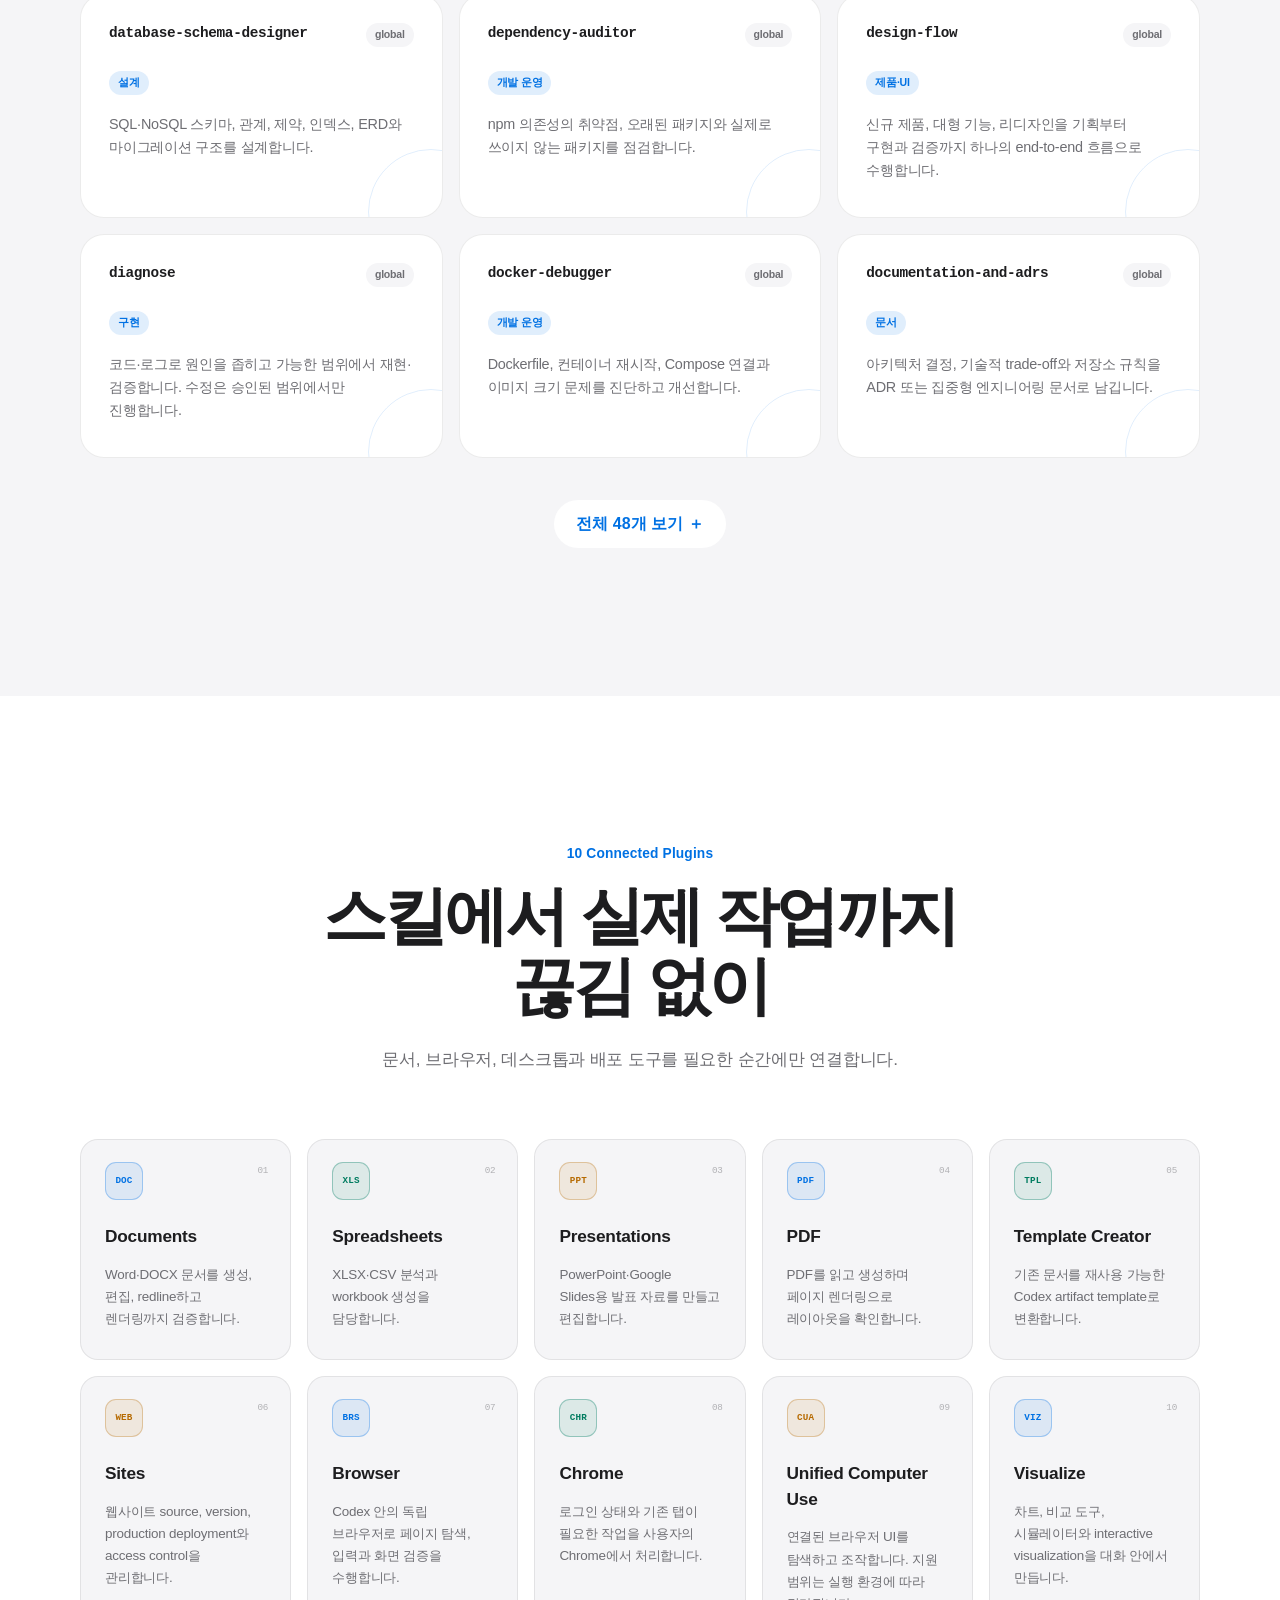
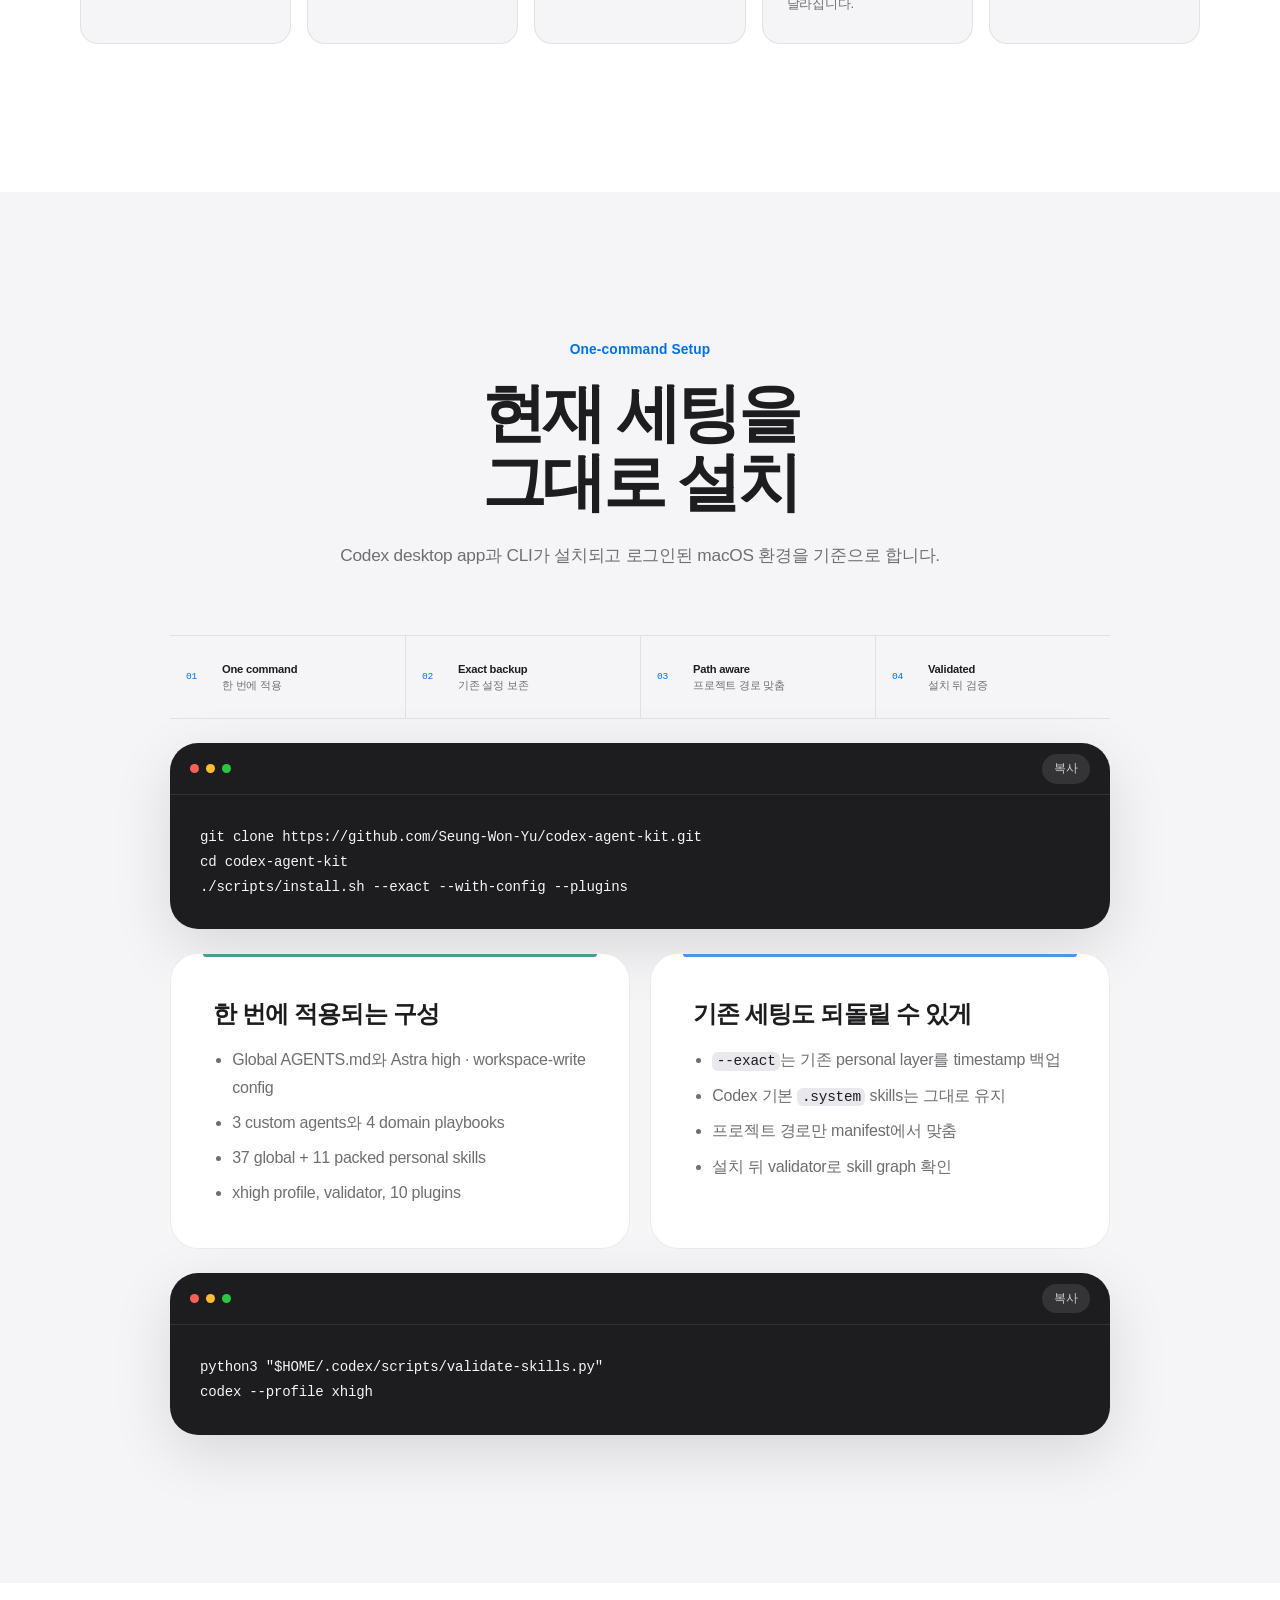
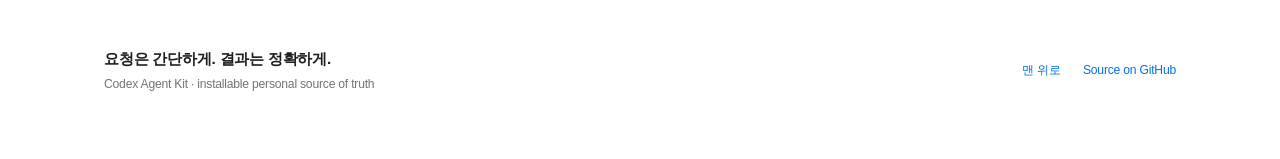
==== commit 36713280: "refactor: reduce skill chaining and preserve target-scoped authority" ====
--- a/index.html
+++ b/index.html
@@ -289,14 +289,14 @@
                 <span>02</span><strong>Permission</strong>
               </button>
               <h3>알아서 움직여도<br />선을 넘지는 않습니다.</h3>
-              <p>이전 수정 승인은 같은 대상에서 이어받고, “원인만 / 수정하지 마” 같은 새 제한은 지킵니다. 보정이 임의의 기능 추가나 외부 전송으로 이어지지 않게 합니다.</p>
+              <p>이전 승인은 같은 대상·행위·목적에만 이어받습니다. 개인 설정 변경을 저장소 수정이나 게시로 확대하지 않고, “원인만 / 수정하지 마” 같은 새 제한도 지킵니다.</p>
             </article>
             <article class="story-chapter" data-story-key="route">
               <button type="button" data-story-trigger aria-pressed="false">
                 <span>03</span><strong>Route</strong>
               </button>
               <h3>많이 부르지 않고<br />정확히 연결합니다.</h3>
-              <p>보정은 별도 모델이나 에이전트 없이 한 번만 합니다. 담당 스킬은 확정된 목적과 완료 기준을 이어받고, 구현에 필요한 빈칸만 보충합니다.</p>
+              <p>담당 스킬은 확정된 목적과 완료 기준을 이어받습니다. 단계마다 다른 스킬을 읽지 않고 필요한 빈칸만 보충하며, 문서 형식도 실제 사용 목적에 맞춰 선택합니다.</p>
             </article>
             <article class="story-chapter" data-story-key="verify">
               <button type="button" data-story-trigger aria-pressed="false">
